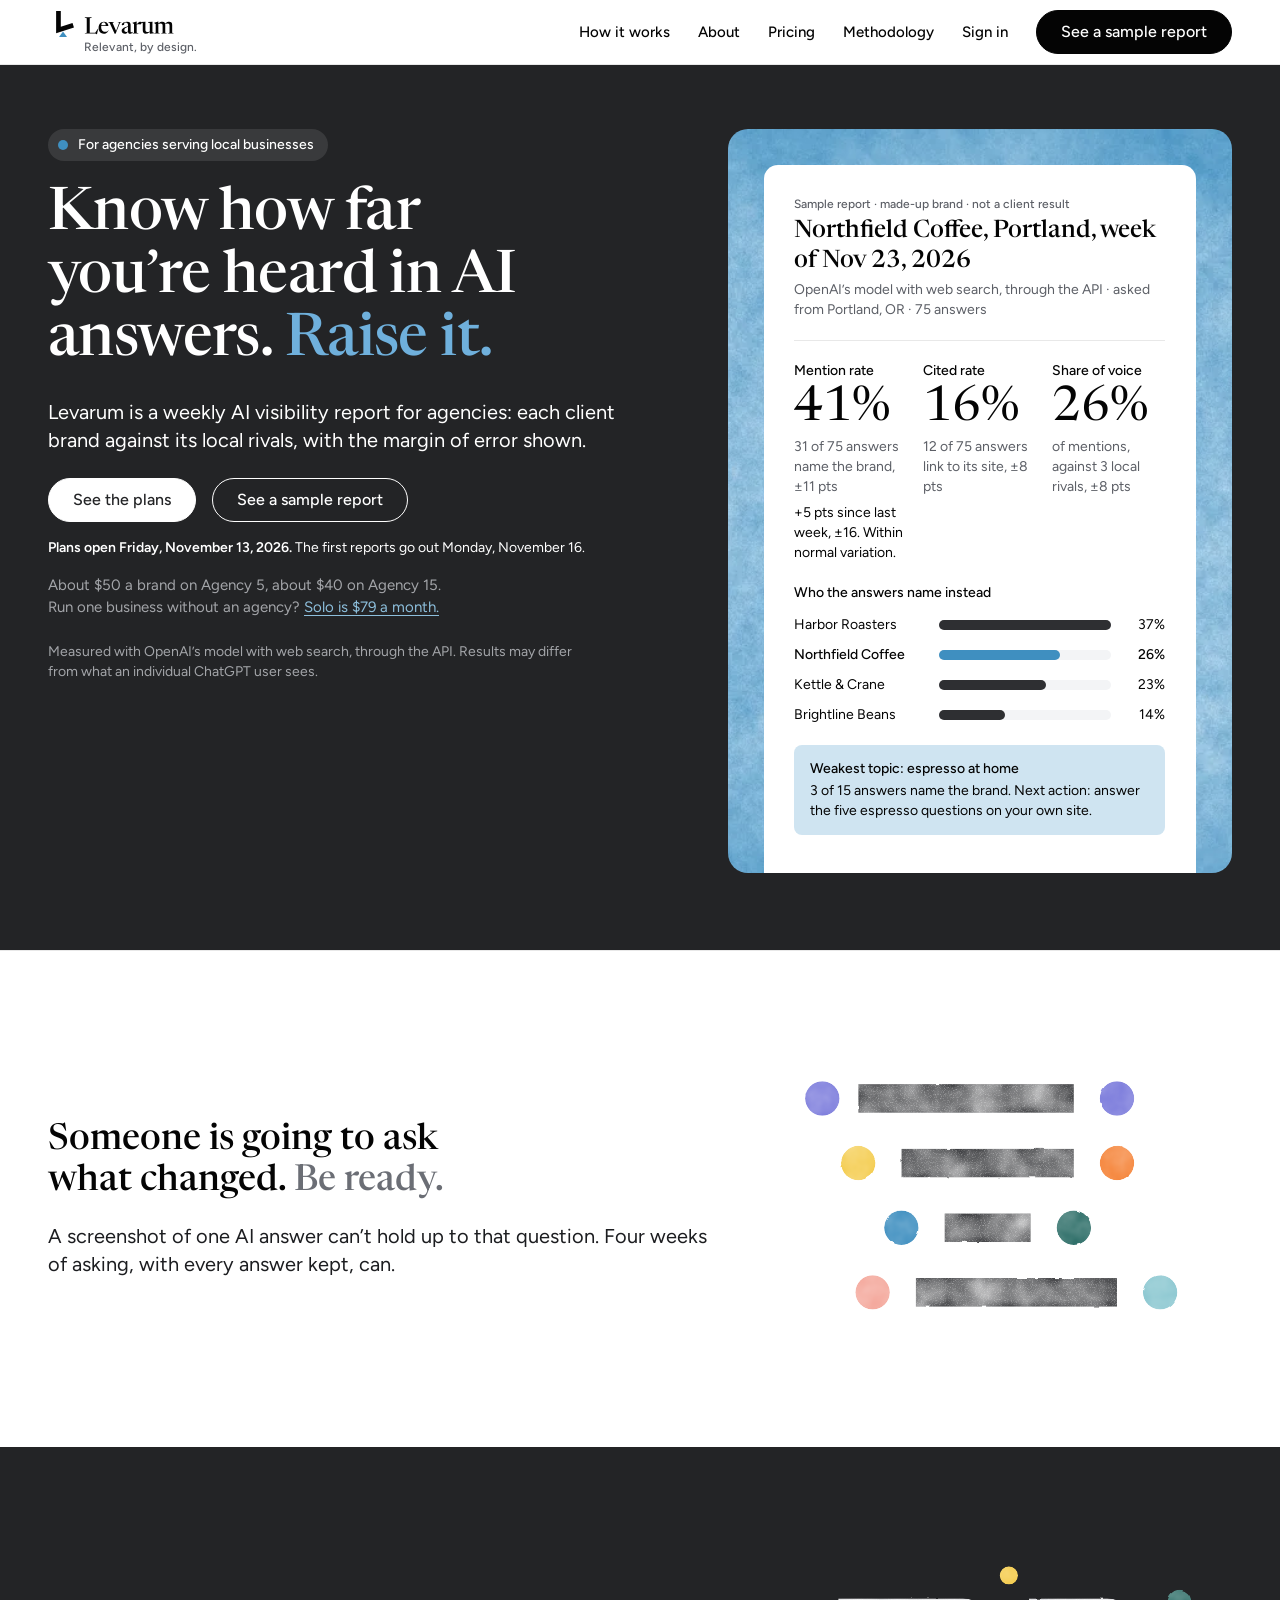
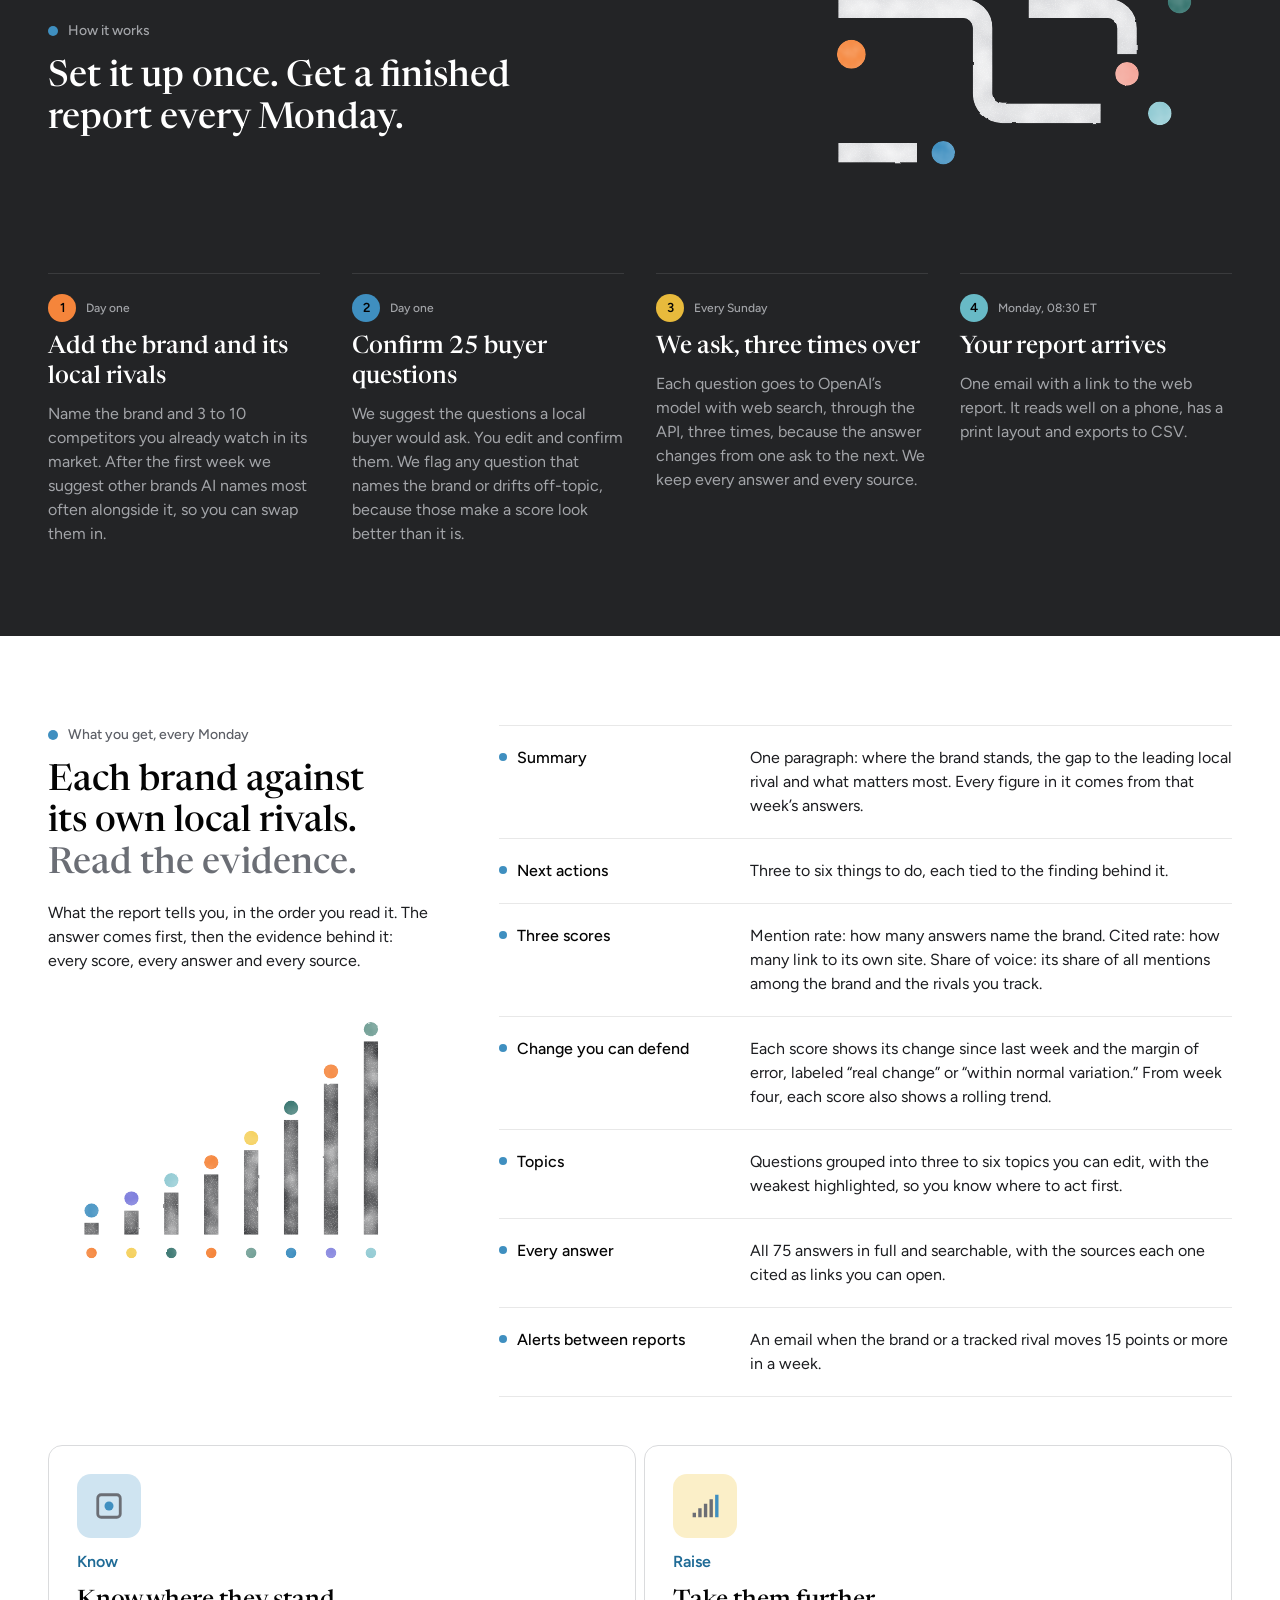
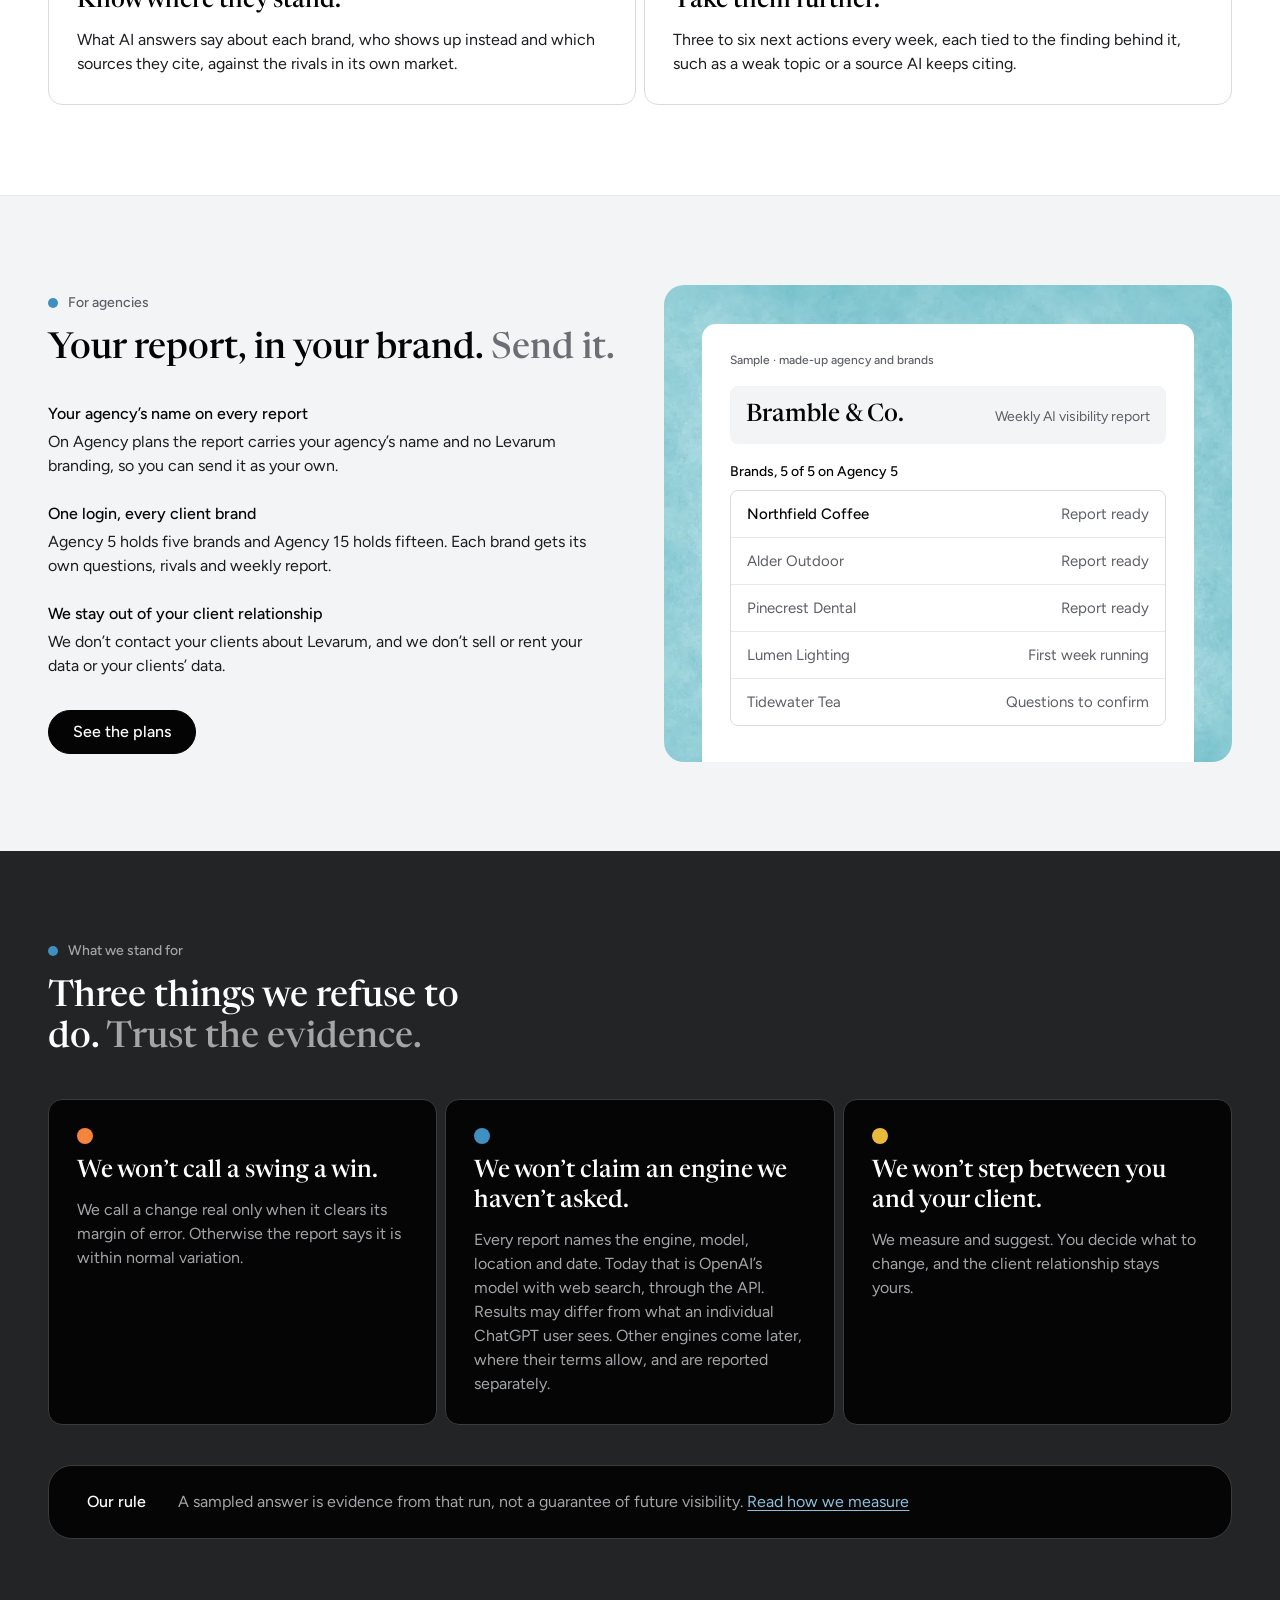
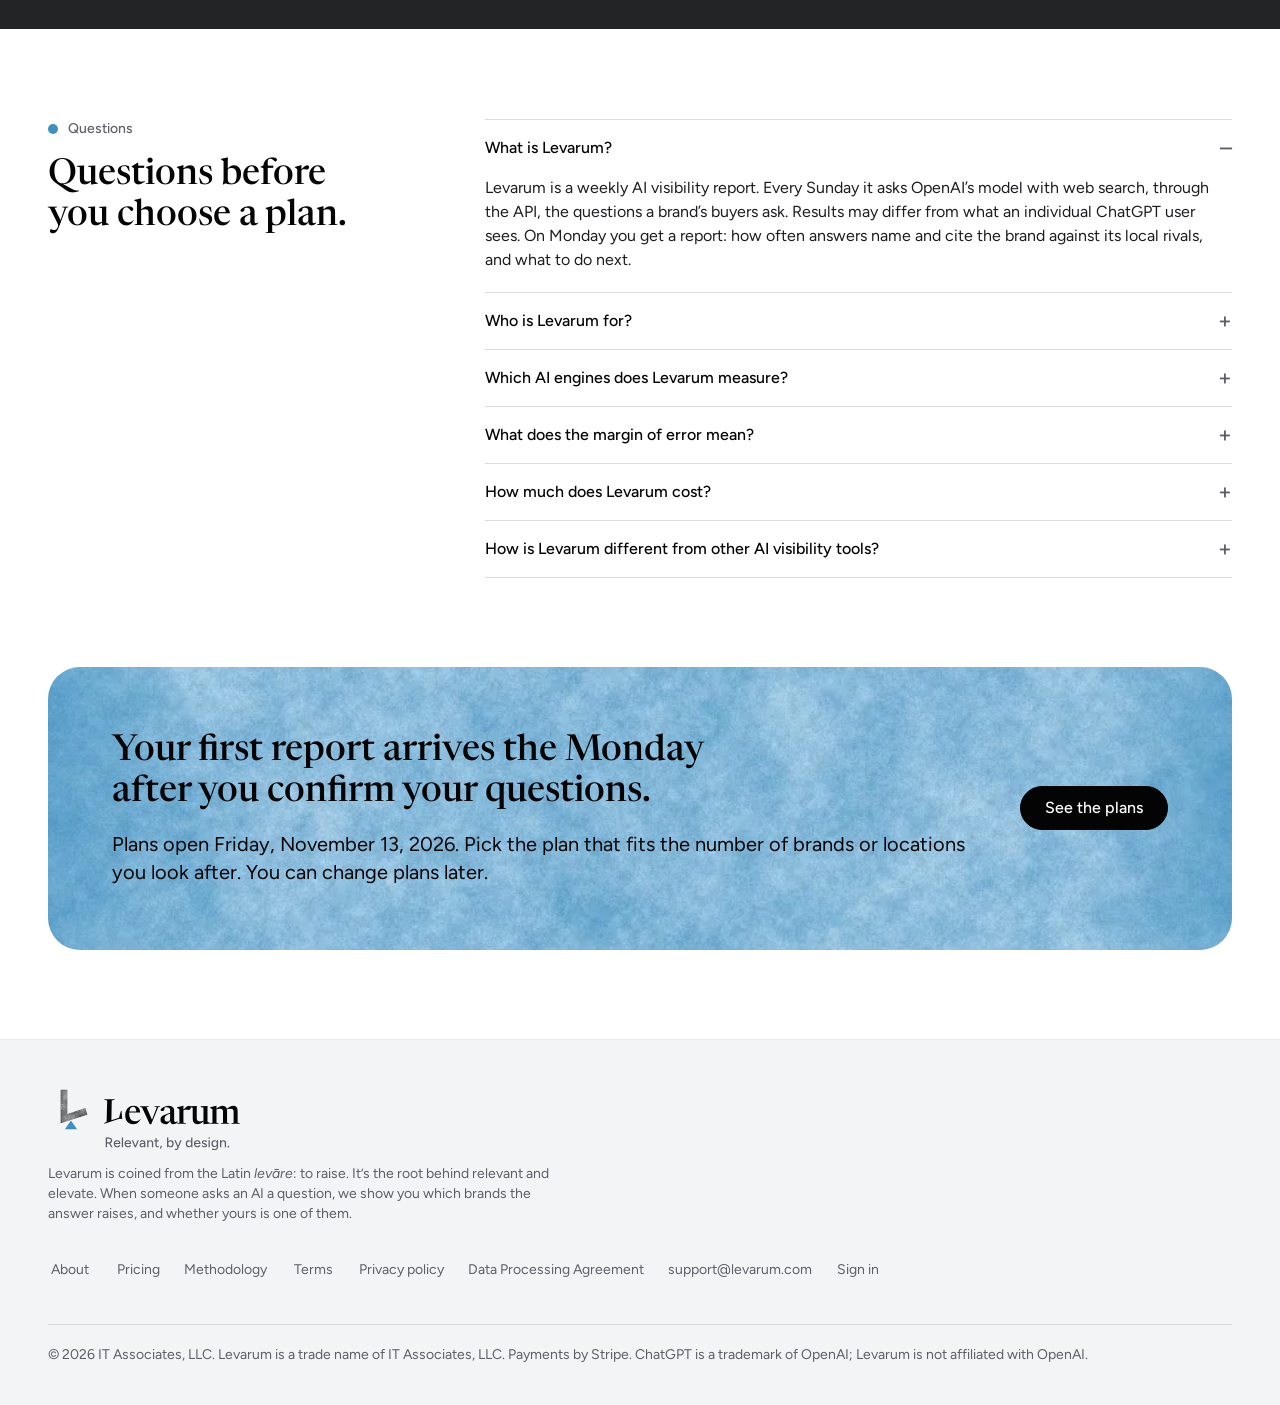
==== index.html @ 301036c8 "Use support@levarum.com (REQ-71) for the contact and reminder links Co-Authored-By: Claude Opus 5.5 " ====
<!doctype html>
<html lang="en-US">
<head>
<meta charset="utf-8">
<meta name="viewport" content="width=device-width, initial-scale=1">
<title>Levarum: weekly AI visibility reports for agencies</title>
<meta name="description" content="A weekly AI visibility report for each client brand, scored against its own local rivals, with a margin of error on every score. From $79 a month, or about $40 a brand on Agency 15.">
<link rel="icon" href="/favicon.ico" sizes="32x32">
<link rel="icon" href="/img/icon.svg" type="image/svg+xml">
<link rel="apple-touch-icon" href="/apple-touch-icon.png">
<link rel="preload" href="/assets/fonts/figtree-latin-wght-normal.woff2" as="font" type="font/woff2" crossorigin>
<link rel="preload" href="/assets/fonts/newsreader-latin-opsz-normal.woff2" as="font" type="font/woff2" crossorigin>
<meta property="og:type" content="website">
<meta property="og:site_name" content="Levarum">
<meta property="og:title" content="Levarum: weekly AI visibility reports for agencies">
<meta property="og:description" content="A weekly AI visibility report for each client brand, scored against its own local rivals, with a margin of error on every score. From $79 a month, or about $40 a brand on Agency 15.">
<meta property="og:url" content="https://levarum-website.vercel.app/">
<meta property="og:image" content="https://levarum-website.vercel.app/img/og-image.png">
<meta property="og:image:width" content="1200">
<meta property="og:image:height" content="630">
<meta property="og:image:alt" content="Levarum. Know how far you’re heard in AI answers. Raise it.">
<meta name="twitter:card" content="summary_large_image">
<link rel="stylesheet" href="/assets/levarum.css">
<script type="application/ld+json">{"@context": "https://schema.org", "@type": "Organization", "name": "Levarum", "legalName": "IT Associates, LLC", "url": "https://levarum-website.vercel.app/", "logo": "https://levarum-website.vercel.app/img/icon.svg"}</script>
<script type="application/ld+json">{"@context": "https://schema.org", "@type": "Product", "name": "Levarum weekly AI visibility report", "brand": {"@type": "Brand", "name": "Levarum"}, "description": "A weekly AI visibility report for agencies: each client brand against its local rivals, with the margin of error shown.", "offers": [{"@type": "Offer", "name": "Solo", "price": "79", "priceCurrency": "USD", "url": "https://levarum-website.vercel.app/pricing", "priceSpecification": {"@type": "UnitPriceSpecification", "price": "79", "priceCurrency": "USD", "unitText": "MONTH"}}, {"@type": "Offer", "name": "Agency 5", "price": "249", "priceCurrency": "USD", "url": "https://levarum-website.vercel.app/pricing", "priceSpecification": {"@type": "UnitPriceSpecification", "price": "249", "priceCurrency": "USD", "unitText": "MONTH"}}, {"@type": "Offer", "name": "Agency 15", "price": "599", "priceCurrency": "USD", "url": "https://levarum-website.vercel.app/pricing", "priceSpecification": {"@type": "UnitPriceSpecification", "price": "599", "priceCurrency": "USD", "unitText": "MONTH"}}]}</script>
</head>
<body>
<a class="lv-skip" href="#main">Skip to content</a>
<div class="lv-root">
<header style="background: var(--lv-page); border-bottom: 1px solid var(--lv-hairline); position: relative;">
<div class="lv-wrap" style="padding-top: 10px; padding-bottom: 10px; display: flex; flex-wrap: nowrap; align-items: center; justify-content: space-between; gap: 8px 24px;">
<a href="/" aria-label="Levarum home. Relevant, by design." class="lv-brand"><img width="572" height="124" src="/img/logo-header.svg" alt="" style="height: 28px; width: auto; display: block;"><span class="lv-brand__tag" aria-hidden="true">Relevant, by design.</span></a>
<nav aria-label="Main" class="lv-nav-desk" style="display: flex; flex-wrap: wrap; align-items: center; gap: 0 28px;">
<a class="lv-nav-link" href="/#how">How it works</a>
<a class="lv-nav-link" href="/about">About</a>
<a class="lv-nav-link" href="/pricing">Pricing</a>
<a class="lv-nav-link" href="/methodology">Methodology</a>
<a class="lv-nav-link" href="/signin">Sign in</a>
<a class="lv-btn" href="/#sample">See a sample report</a>
</nav>
<div class="lv-nav-mob">
<details class="lv-menu-m">
<summary>Menu</summary>
<nav aria-label="Main, mobile" class="lv-menu-m__panel">
<a class="lv-nav-link" href="/#how">How it works</a>
<a class="lv-nav-link" href="/about">About</a>
<a class="lv-nav-link" href="/pricing">Pricing</a>
<a class="lv-nav-link" href="/methodology">Methodology</a>
<a class="lv-nav-link" href="/signin">Sign in</a>
<a class="lv-btn" href="/#sample" style="margin-top: 16px; align-self: flex-start;">See a sample report</a>
</nav>
</details>
</div>
</div>
</header>
<main id="main">
<section class="lv-hero lv-inv" aria-labelledby="hero-h" style="background: var(--lv-inverse); overflow: hidden;">
<div class="lv-wrap" style="padding-top: clamp(48px, 5cqw, 72px); padding-bottom: clamp(56px, 6cqw, 96px);">
<div style="display: flex; flex-wrap: wrap; align-items: flex-start; gap: 48px 64px;">
<div style="flex: 1.3 1 480px; min-width: 0; display: flex; flex-direction: column; gap: 24px;">
<p class="lv-chip">For agencies serving local businesses</p>
<h1 id="hero-h" class="lv-display" style="color: var(--lv-on-inverse);">Know how far you’re heard in AI answers. <span class="lv-closer lv-closer--accent">Raise it.</span></h1>
<p class="lv-lead" style="color: var(--lv-on-inverse); max-width: 34em;">Levarum is a weekly AI visibility report for agencies: each client brand against its local rivals, with the margin of error shown.</p>
<div style="display: flex; flex-direction: column; gap: 16px;">
<div class="lv-cta-row" style="display: flex; flex-wrap: wrap; align-items: center; gap: 12px 16px;">
<a class="lv-btn" href="/pricing">See the plans</a>
<a class="lv-btn lv-btn-outline" href="#sample">See a sample report</a>
</div>
<p class="lv-body-sm" style="color: var(--lv-on-inverse);"><strong style="font-weight: 600;">Plans open Friday, November 13, 2026.</strong> The first reports go out Monday, November 16.</p>
<p class="lv-body" style="color: var(--lv-on-inverse-muted);">About $50 a brand on Agency 5, about $40 on Agency 15.<br>Run one business without an agency? <a class="lv-link" href="/pricing">Solo is $79 a month.</a></p>
</div>
<p class="lv-body-sm" style="color: var(--lv-on-inverse-muted); max-width: 38em;">Measured with OpenAI’s model with web search, through the API. Results may differ from what an individual ChatGPT user sees.</p>
</div>
<div class="lv-hero-art" style="flex: 1 1 400px; max-width: 580px; min-width: 0; position: relative;">
<div id="sample" class="lv-frame-sky lv-hero-frame" style="position: relative; z-index: 1; min-width: 0; border-radius: var(--lv-radius-lg); padding: clamp(20px, 3cqw, 36px) clamp(20px, 3cqw, 36px) 0; box-sizing: border-box; overflow: hidden; display: flex; flex-direction: column; justify-content: flex-start; height: auto; scroll-margin-top: 24px;">
<figure aria-labelledby="sample-cap" style="margin: 0; background: var(--lv-page); border-radius: var(--lv-radius-md) var(--lv-radius-md) 0 0; padding: clamp(20px, 2.4cqw, 32px); display: flex; flex-direction: column; gap: 20px;">
<div style="display: flex; flex-direction: column; gap: 4px;">
<p class="lv-caption" style="color: var(--lv-ink-muted);">Sample report · made-up brand · not a client result</p>
<p id="sample-cap" class="lv-subtitle" style="color: var(--lv-ink);">Northfield Coffee, Portland, week of Nov 23, 2026</p>
<p class="lv-body-sm" style="color: var(--lv-ink-muted);">OpenAI’s model with web search, through the API · asked from Portland, OR · 75 answers</p>
</div>
<div style="display: grid; grid-template-columns: repeat(auto-fit, minmax(min(100%, 104px), 1fr)); gap: 16px; border-top: 1px solid var(--lv-hairline); padding-top: 20px;">
<div style="display: flex; flex-direction: column; gap: 2px;">
<p class="lv-body-sm" style="font-weight: 500; color: var(--lv-ink);">Mention rate</p>
<p class="lv-numeral" style="color: var(--lv-ink);">41%</p>
<p class="lv-body-sm" style="color: var(--lv-ink-muted);">31 of 75 answers name the brand, ±11 pts</p>
<p class="lv-body-sm" style="color: var(--lv-ink); margin-top: 4px;">+5 pts since last week, ±16. Within normal variation.</p>
</div>
<div style="display: flex; flex-direction: column; gap: 2px;">
<p class="lv-body-sm" style="font-weight: 500; color: var(--lv-ink);">Cited rate</p>
<p class="lv-numeral" style="color: var(--lv-ink);">16%</p>
<p class="lv-body-sm" style="color: var(--lv-ink-muted);">12 of 75 answers link to its site, ±8 pts</p>
</div>
<div style="display: flex; flex-direction: column; gap: 2px;">
<p class="lv-body-sm" style="font-weight: 500; color: var(--lv-ink);">Share of voice</p>
<p class="lv-numeral" style="color: var(--lv-ink);">26%</p>
<p class="lv-body-sm" style="color: var(--lv-ink-muted);">of mentions, against 3 local rivals, ±8 pts</p>
</div>
</div>
<div class="lv-m-hide" style="display: flex; flex-direction: column; gap: 12px;">
<p class="lv-body-sm" style="font-weight: 500; color: var(--lv-ink);">Who the answers name instead</p>
<div style="display: grid; grid-template-columns: minmax(0, 9.5em) minmax(0, 1fr) 3em; align-items: center; gap: 10px 12px; font-size: 14px; line-height: 20px;">
<span style="color: var(--lv-ink);">Harbor Roasters</span><span style="display: block; height: 10px; border-radius: 999px; background: var(--lv-mist);"><span style="display: block; height: 10px; width: 100%; border-radius: 999px; background: var(--lv-charcoal);"></span></span><span style="text-align: right; color: var(--lv-ink);">37%</span>
<span style="font-weight: 500; color: var(--lv-ink);">Northfield Coffee</span><span style="display: block; height: 10px; border-radius: 999px; background: var(--lv-mist);"><span style="display: block; height: 10px; width: 70%; border-radius: 999px; background: var(--lv-accent);"></span></span><span style="font-weight: 500; text-align: right; color: var(--lv-ink);">26%</span>
<span style="color: var(--lv-ink);">Kettle &amp; Crane</span><span style="display: block; height: 10px; border-radius: 999px; background: var(--lv-mist);"><span style="display: block; height: 10px; width: 62%; border-radius: 999px; background: var(--lv-charcoal);"></span></span><span style="text-align: right; color: var(--lv-ink);">23%</span>
<span style="color: var(--lv-ink);">Brightline Beans</span><span style="display: block; height: 10px; border-radius: 999px; background: var(--lv-mist);"><span style="display: block; height: 10px; width: 38%; border-radius: 999px; background: var(--lv-charcoal);"></span></span><span style="text-align: right; color: var(--lv-ink);">14%</span>
</div>
</div>
<div style="background: var(--lv-tint); border-radius: var(--lv-radius-sm); padding: 14px 16px; margin-bottom: 8px; display: flex; flex-direction: column; gap: 2px;">
<p class="lv-body-sm" style="font-weight: 500; color: var(--lv-ink);">Weakest topic: espresso at home</p>
<p class="lv-body-sm" style="color: var(--lv-ink);">3 of 15 answers name the brand. Next action: answer the five espresso questions on your own site.</p>
</div>
</figure>
</div>
</div>
</div>
</div>
</section>
<section aria-labelledby="problem-h" style="background: var(--lv-page); border-top: 1px solid var(--lv-hairline);">
<div class="lv-wrap" style="padding-top: clamp(56px, 7cqw, 96px); padding-bottom: clamp(56px, 7cqw, 96px);">
<div style="display: flex; flex-wrap: wrap; align-items: center; justify-content: space-between; gap: 40px 64px;">
<div style="flex: 1 1 400px; min-width: 0; display: flex; flex-direction: column; gap: 20px; max-width: 46em;">
<h2 id="problem-h" class="lv-headline" style="color: var(--lv-ink);">Someone is going to ask what changed. <span class="lv-closer">Be ready.</span></h2>
<p class="lv-lead" style="color: var(--lv-ink-body);">A screenshot of one AI answer can’t hold up to that question. Four weeks of asking, with every answer kept, can.</p>
</div>
<img width="640" height="440" loading="lazy" decoding="async" src="/img/illustration-65a2b0a2.svg" alt="" style="flex: 0 1 460px; width: min(100%, 460px); height: auto; display: block;">
</div>
</div>
</section>
<section id="how" class="lv-inv" aria-labelledby="how-h" style="background: var(--lv-inverse);">
<div class="lv-wrap" style="padding-top: clamp(56px, 7cqw, 96px); padding-bottom: clamp(56px, 7cqw, 96px);">
<div style="display: flex; flex-direction: column; gap: 48px;">
<div style="display: flex; flex-wrap: wrap; align-items: center; justify-content: space-between; gap: 32px 64px;">
<div style="flex: 1 1 360px; min-width: 0; display: flex; flex-direction: column; gap: 16px; max-width: 40em;">
<p class="lv-eyebrow">How it works</p>
<h2 id="how-h" class="lv-headline" style="color: var(--lv-on-inverse);">Set it up once. Get a finished report every Monday.</h2>
</div>
<img width="640" height="440" loading="lazy" decoding="async" src="/img/illustration-a85e7f0f.svg" alt="" style="flex: 0 1 420px; width: min(100%, 420px); height: auto; display: block;">
</div>
<ol role="list" style="list-style: none; margin: 0; padding: 0; display: grid; grid-template-columns: repeat(auto-fit, minmax(min(100%, 240px), 1fr)); gap: 40px 32px;">
<li style="display: flex; flex-direction: column; gap: 10px; border-top: 1px solid var(--lv-inverse-rule); padding-top: 20px;">
<p class="lv-caption" style="display: flex; align-items: center; gap: 10px; color: var(--lv-on-inverse-muted);"><span aria-hidden="true" style="width: 28px; height: 28px; border-radius: 50%; background: var(--lv-ill-ember); color: #040404; display: grid; place-items: center; font-size: 13px; font-weight: 600;">1</span>Day one</p>
<h3 class="lv-subtitle" style="color: var(--lv-on-inverse);">Add the brand and its local rivals</h3>
<p class="lv-body-lg" style="color: var(--lv-on-inverse-muted);">Name the brand and 3 to 10 competitors you already watch in its market. After the first week we suggest other brands AI names most often alongside it, so you can swap them in.</p>
</li>
<li style="display: flex; flex-direction: column; gap: 10px; border-top: 1px solid var(--lv-inverse-rule); padding-top: 20px;">
<p class="lv-caption" style="display: flex; align-items: center; gap: 10px; color: var(--lv-on-inverse-muted);"><span aria-hidden="true" style="width: 28px; height: 28px; border-radius: 50%; background: var(--lv-accent); color: #040404; display: grid; place-items: center; font-size: 13px; font-weight: 600;">2</span>Day one</p>
<h3 class="lv-subtitle" style="color: var(--lv-on-inverse);">Confirm 25 buyer questions</h3>
<p class="lv-body-lg" style="color: var(--lv-on-inverse-muted);">We suggest the questions a local buyer would ask. You edit and confirm them. We flag any question that names the brand or drifts off-topic, because those make a score look better than it is.</p>
</li>
<li style="display: flex; flex-direction: column; gap: 10px; border-top: 1px solid var(--lv-inverse-rule); padding-top: 20px;">
<p class="lv-caption" style="display: flex; align-items: center; gap: 10px; color: var(--lv-on-inverse-muted);"><span aria-hidden="true" style="width: 28px; height: 28px; border-radius: 50%; background: var(--lv-sun); color: #040404; display: grid; place-items: center; font-size: 13px; font-weight: 600;">3</span>Every Sunday</p>
<h3 class="lv-subtitle" style="color: var(--lv-on-inverse);">We ask, three times over</h3>
<p class="lv-body-lg" style="color: var(--lv-on-inverse-muted);">Each question goes to OpenAI’s model with web search, through the API, three times, because the answer changes from one ask to the next. We keep every answer and every source.</p>
</li>
<li style="display: flex; flex-direction: column; gap: 10px; border-top: 1px solid var(--lv-inverse-rule); padding-top: 20px;">
<p class="lv-caption" style="display: flex; align-items: center; gap: 10px; color: var(--lv-on-inverse-muted);"><span aria-hidden="true" style="width: 28px; height: 28px; border-radius: 50%; background: var(--lv-ice); color: #040404; display: grid; place-items: center; font-size: 13px; font-weight: 600;">4</span>Monday, 08:30 ET</p>
<h3 class="lv-subtitle" style="color: var(--lv-on-inverse);">Your report arrives</h3>
<p class="lv-body-lg" style="color: var(--lv-on-inverse-muted);">One email with a link to the web report. It reads well on a phone, has a print layout and exports to CSV.</p>
</li>
</ol>
</div>
</div>
</section>
<section aria-labelledby="report-h" style="background: var(--lv-page);">
<div class="lv-wrap" style="padding-top: clamp(56px, 7cqw, 96px); padding-bottom: clamp(56px, 7cqw, 96px); display: flex; flex-direction: column; gap: 48px;">
<div style="display: flex; flex-wrap: wrap; gap: 40px 64px;">
<div style="flex: 1 1 300px; min-width: 0; display: flex; flex-direction: column; gap: 16px;">
<p class="lv-eyebrow">What you get, every Monday</p>
<h2 id="report-h" class="lv-headline" style="color: var(--lv-ink);">Each brand against its own local rivals. <span class="lv-closer">Read the evidence.</span></h2>
<p class="lv-body-lg" style="color: var(--lv-ink-body);">What the report tells you, in the order you read it. The answer comes first, then the evidence behind it: every score, every answer and every source.</p>
<img width="640" height="440" loading="lazy" decoding="async" src="/img/illustration-48159eb1.svg" alt="" style="width: min(100%, 420px); height: auto; display: block; margin-top: 16px;">
</div>
<dl style="flex: 2 1 560px; min-width: 0; margin: 0; display: flex; flex-direction: column;">
<div style="display: flex; flex-wrap: wrap; gap: 4px 24px; padding: 20px 0; border-top: 1px solid var(--lv-hairline);">
<dt class="lv-body-strong lv-dt" style="flex: 1 1 180px; margin: 0; color: var(--lv-ink);">Summary</dt>
<dd class="lv-body-lg" style="flex: 3 1 340px; margin: 0; color: var(--lv-ink-body);">One paragraph: where the brand stands, the gap to the leading local rival and what matters most. Every figure in it comes from that week’s answers.</dd>
</div>
<div style="display: flex; flex-wrap: wrap; gap: 4px 24px; padding: 20px 0; border-top: 1px solid var(--lv-hairline);">
<dt class="lv-body-strong lv-dt" style="flex: 1 1 180px; margin: 0; color: var(--lv-ink);">Next actions</dt>
<dd class="lv-body-lg" style="flex: 3 1 340px; margin: 0; color: var(--lv-ink-body);">Three to six things to do, each tied to the finding behind it.</dd>
</div>
<div style="display: flex; flex-wrap: wrap; gap: 4px 24px; padding: 20px 0; border-top: 1px solid var(--lv-hairline);">
<dt class="lv-body-strong lv-dt" style="flex: 1 1 180px; margin: 0; color: var(--lv-ink);">Three scores</dt>
<dd class="lv-body-lg" style="flex: 3 1 340px; margin: 0; color: var(--lv-ink-body);">Mention rate: how many answers name the brand. Cited rate: how many link to its own site. Share of voice: its share of all mentions among the brand and the rivals you track.</dd>
</div>
<div style="display: flex; flex-wrap: wrap; gap: 4px 24px; padding: 20px 0; border-top: 1px solid var(--lv-hairline);">
<dt class="lv-body-strong lv-dt" style="flex: 1 1 180px; margin: 0; color: var(--lv-ink);">Change you can defend</dt>
<dd class="lv-body-lg" style="flex: 3 1 340px; margin: 0; color: var(--lv-ink-body);">Each score shows its change since last week and the margin of error, labeled “real change” or “within normal variation.” From week four, each score also shows a rolling trend.</dd>
</div>
<div style="display: flex; flex-wrap: wrap; gap: 4px 24px; padding: 20px 0; border-top: 1px solid var(--lv-hairline);">
<dt class="lv-body-strong lv-dt" style="flex: 1 1 180px; margin: 0; color: var(--lv-ink);">Topics</dt>
<dd class="lv-body-lg" style="flex: 3 1 340px; margin: 0; color: var(--lv-ink-body);">Questions grouped into three to six topics you can edit, with the weakest highlighted, so you know where to act first.</dd>
</div>
<div style="display: flex; flex-wrap: wrap; gap: 4px 24px; padding: 20px 0; border-top: 1px solid var(--lv-hairline);">
<dt class="lv-body-strong lv-dt" style="flex: 1 1 180px; margin: 0; color: var(--lv-ink);">Every answer</dt>
<dd class="lv-body-lg" style="flex: 3 1 340px; margin: 0; color: var(--lv-ink-body);">All 75 answers in full and searchable, with the sources each one cited as links you can open.</dd>
</div>
<div style="display: flex; flex-wrap: wrap; gap: 4px 24px; padding: 20px 0; border-top: 1px solid var(--lv-hairline); border-bottom: 1px solid var(--lv-hairline);">
<dt class="lv-body-strong lv-dt" style="flex: 1 1 180px; margin: 0; color: var(--lv-ink);">Alerts between reports</dt>
<dd class="lv-body-lg" style="flex: 3 1 340px; margin: 0; color: var(--lv-ink-body);">An email when the brand or a tracked rival moves 15 points or more in a week.</dd>
</div>
</dl>
</div>
<ul role="list" style="list-style: none; margin: 0; padding: 0; display: grid; grid-template-columns: repeat(auto-fit, minmax(min(100%, 300px), 1fr)); gap: 8px;">
<li style="background: var(--lv-page); border: 1px solid var(--lv-rule); border-radius: var(--lv-radius-md); padding: 28px; display: flex; flex-direction: column; gap: 12px;">
<span style="width: 64px; height: 64px; border-radius: var(--lv-radius-md); background: var(--lv-tint-sky); display: grid; place-items: center;"><img width="32" height="32" loading="lazy" decoding="async" src="/img/illustration-ce087df8.svg" alt="" style="width: 36px; height: 36px; display: block;"></span>
<p class="lv-body-strong" style="color: var(--lv-accent-text); font-weight: 600;">Know</p>
<h3 class="lv-subtitle" style="color: var(--lv-ink);">Know where they stand.</h3>
<p class="lv-body-lg" style="color: var(--lv-ink-body);">What AI answers say about each brand, who shows up instead and which sources they cite, against the rivals in its own market.</p>
</li>
<li style="background: var(--lv-page); border: 1px solid var(--lv-rule); border-radius: var(--lv-radius-md); padding: 28px; display: flex; flex-direction: column; gap: 12px;">
<span style="width: 64px; height: 64px; border-radius: var(--lv-radius-md); background: var(--lv-tint-sun); display: grid; place-items: center;"><img width="32" height="32" loading="lazy" decoding="async" src="/img/illustration-6ac0e00a.svg" alt="" style="width: 36px; height: 36px; display: block;"></span>
<p class="lv-body-strong" style="color: var(--lv-accent-text); font-weight: 600;">Raise</p>
<h3 class="lv-subtitle" style="color: var(--lv-ink);">Take them further.</h3>
<p class="lv-body-lg" style="color: var(--lv-ink-body);">Three to six next actions every week, each tied to the finding behind it, such as a weak topic or a source AI keeps citing.</p>
</li>
</ul>
</div>
</section>
<section aria-labelledby="agency-h" style="background: var(--lv-mist); border-top: 1px solid var(--lv-hairline);">
<div class="lv-wrap" style="padding-top: clamp(56px, 7cqw, 96px); padding-bottom: clamp(56px, 7cqw, 96px);">
<div style="display: flex; flex-wrap: wrap; align-items: center; gap: 48px;">
<div style="flex: 1 1 400px; min-width: 0; display: flex; flex-direction: column; gap: 32px;">
<div style="display: flex; flex-direction: column; gap: 16px;">
<p class="lv-eyebrow">For agencies</p>
<h2 id="agency-h" class="lv-headline" style="color: var(--lv-ink);">Your report, in your brand. <span class="lv-closer">Send it.</span></h2>
</div>
<ul role="list" style="list-style: none; margin: 0; padding: 0; display: flex; flex-direction: column; gap: 24px;">
<li style="display: flex; flex-direction: column; gap: 4px;">
<h3 class="lv-body-strong" style="color: var(--lv-ink);">Your agency’s name on every report</h3>
<p class="lv-body-lg" style="color: var(--lv-ink-body);">On Agency plans the report carries your agency’s name and no Levarum branding, so you can send it as your own.</p>
</li>
<li style="display: flex; flex-direction: column; gap: 4px;">
<h3 class="lv-body-strong" style="color: var(--lv-ink);">One login, every client brand</h3>
<p class="lv-body-lg" style="color: var(--lv-ink-body);">Agency 5 holds five brands and Agency 15 holds fifteen. Each brand gets its own questions, rivals and weekly report.</p>
</li>
<li style="display: flex; flex-direction: column; gap: 4px;">
<h3 class="lv-body-strong" style="color: var(--lv-ink);">We stay out of your client relationship</h3>
<p class="lv-body-lg" style="color: var(--lv-ink-body);">We don’t contact your clients about Levarum, and we don’t sell or rent your data or your clients’ data.</p>
</li>
</ul>
<a class="lv-btn" href="/pricing" style="align-self: flex-start;">See the plans</a>
</div>
<div class="lv-frame-ice" style="flex: 1 1 400px; min-width: 0; border-radius: var(--lv-radius-lg); padding: clamp(20px, 3cqw, 40px) clamp(20px, 3cqw, 40px) 0; box-sizing: border-box; overflow: hidden; display: flex; flex-direction: column; justify-content: flex-end;">
<figure aria-labelledby="agency-cap" style="margin: 0; background: var(--lv-page); border-radius: var(--lv-radius-md) var(--lv-radius-md) 0 0; padding: clamp(20px, 2.4cqw, 28px) clamp(20px, 2.4cqw, 28px) 36px; display: flex; flex-direction: column; gap: 18px;">
<p class="lv-caption" style="color: var(--lv-ink-muted);">Sample · made-up agency and brands</p>
<div style="background: var(--lv-mist); border-radius: var(--lv-radius-sm); padding: 14px 16px; display: flex; flex-wrap: wrap; justify-content: space-between; align-items: baseline; gap: 4px 16px;">
<p class="lv-subtitle" style="color: var(--lv-ink);">Bramble &amp; Co.</p>
<p class="lv-body-sm" style="color: var(--lv-ink-muted);">Weekly AI visibility report</p>
</div>
<div style="display: flex; flex-direction: column; gap: 8px;">
<p id="agency-cap" class="lv-body-sm" style="font-weight: 500; color: var(--lv-ink);">Brands, 5 of 5 on Agency 5</p>
<ul role="list" style="list-style: none; margin: 0; padding: 0; border: 1px solid var(--lv-rule); border-radius: var(--lv-radius-sm); font-size: 15px; line-height: 22px; color: var(--lv-ink-muted);">
<li style="display: flex; justify-content: space-between; gap: 12px; padding: 12px 16px; border-bottom: 1px solid var(--lv-hairline); font-weight: 500; color: var(--lv-ink);"><span>Northfield Coffee</span><span style="font-weight: 400; color: var(--lv-ink-muted);">Report ready</span></li>
<li style="display: flex; justify-content: space-between; gap: 12px; padding: 12px 16px; border-bottom: 1px solid var(--lv-hairline);"><span>Alder Outdoor</span><span>Report ready</span></li>
<li style="display: flex; justify-content: space-between; gap: 12px; padding: 12px 16px; border-bottom: 1px solid var(--lv-hairline);"><span>Pinecrest Dental</span><span>Report ready</span></li>
<li style="display: flex; justify-content: space-between; gap: 12px; padding: 12px 16px; border-bottom: 1px solid var(--lv-hairline);"><span>Lumen Lighting</span><span>First week running</span></li>
<li style="display: flex; justify-content: space-between; gap: 12px; padding: 12px 16px;"><span>Tidewater Tea</span><span>Questions to confirm</span></li>
</ul>
</div>
</figure>
</div>
</div>
</div>
</section>
<section class="lv-inv" aria-labelledby="limits-h" style="background: var(--lv-inverse);">
<div class="lv-wrap" style="padding-top: clamp(56px, 7cqw, 96px); padding-bottom: clamp(56px, 7cqw, 96px);">
<div style="display: flex; flex-direction: column; gap: 40px;">
<div style="display: flex; flex-direction: column; gap: 16px; max-width: 44em;">
<p class="lv-eyebrow">What we stand for</p>
<h2 id="limits-h" class="lv-headline" style="color: var(--lv-on-inverse);">Three things we refuse to do. <span class="lv-closer">Trust the evidence.</span></h2>
</div>
<div style="display: grid; grid-template-columns: repeat(auto-fit, minmax(min(100%, 300px), 1fr)); gap: 8px;">
<div style="background: var(--lv-inverse-sunken); border: 1px solid var(--lv-inverse-rule); border-radius: var(--lv-radius-md); padding: 28px; display: flex; flex-direction: column; gap: 12px;">
<span aria-hidden="true" style="width: 16px; height: 16px; border-radius: 50%; background: var(--lv-ill-ember);"></span>
<h3 class="lv-subtitle" style="color: var(--lv-on-inverse);">We won’t call a swing a win.</h3>
<p class="lv-body-lg" style="color: var(--lv-on-inverse-muted);">We call a change real only when it clears its margin of error. Otherwise the report says it is within normal variation.</p>
</div>
<div style="background: var(--lv-inverse-sunken); border: 1px solid var(--lv-inverse-rule); border-radius: var(--lv-radius-md); padding: 28px; display: flex; flex-direction: column; gap: 12px;">
<span aria-hidden="true" style="width: 16px; height: 16px; border-radius: 50%; background: var(--lv-accent);"></span>
<h3 class="lv-subtitle" style="color: var(--lv-on-inverse);">We won’t claim an engine we haven’t asked.</h3>
<p class="lv-body-lg" style="color: var(--lv-on-inverse-muted);">Every report names the engine, model, location and date. Today that is OpenAI’s model with web search, through the API. Results may differ from what an individual ChatGPT user sees. Other engines come later, where their terms allow, and are reported separately.</p>
</div>
<div style="background: var(--lv-inverse-sunken); border: 1px solid var(--lv-inverse-rule); border-radius: var(--lv-radius-md); padding: 28px; display: flex; flex-direction: column; gap: 12px;">
<span aria-hidden="true" style="width: 16px; height: 16px; border-radius: 50%; background: var(--lv-sun);"></span>
<h3 class="lv-subtitle" style="color: var(--lv-on-inverse);">We won’t step between you and your client.</h3>
<p class="lv-body-lg" style="color: var(--lv-on-inverse-muted);">We measure and suggest. You decide what to change, and the client relationship stays yours.</p>
</div>
</div>
<div class="lv-inv lv-callout" style="background: var(--lv-inverse-sunken); border: 1px solid var(--lv-inverse-rule); border-radius: 24px; padding: 24px clamp(24px, 3cqw, 40px); display: flex; flex-wrap: wrap; align-items: baseline; gap: 8px 32px;">
<p class="lv-body-strong" style="color: var(--lv-on-inverse); white-space: nowrap;">Our rule</p>
<p class="lv-body-lg" style="flex: 1 1 320px; min-width: 0; color: var(--lv-on-inverse-muted);">A sampled answer is evidence from that run, not a guarantee of future visibility. <a class="lv-link" href="/methodology" style="color: var(--lv-focus-inverse);">Read how we measure</a></p>
</div>
</div>
</div>
</section>
<section aria-labelledby="faq-h" style="background: var(--lv-page);">
<div class="lv-wrap" style="padding-top: clamp(56px, 7cqw, 96px);">
<div style="display: flex; flex-wrap: wrap; gap: 32px 64px;">
<div style="flex: 1 1 280px; min-width: 0; display: flex; flex-direction: column; gap: 16px;">
<p class="lv-eyebrow">Questions</p>
<h2 id="faq-h" class="lv-headline" style="color: var(--lv-ink);">Questions before you choose a plan.</h2>
</div>
<div class="lv-faq" style="flex: 2 1 560px; min-width: 0; border-top: 1px solid var(--lv-rule);">
<details open style="border-bottom: 1px solid var(--lv-rule);">
<summary>What is Levarum?</summary>
<p class="lv-body-lg" style="margin: 0 0 20px; color: var(--lv-ink-body);">Levarum is a weekly AI visibility report. Every Sunday it asks OpenAI’s model with web search, through the API, the questions a brand’s buyers ask. Results may differ from what an individual ChatGPT user sees. On Monday you get a report: how often answers name and cite the brand against its local rivals, and what to do next.</p>
</details>
<details style="border-bottom: 1px solid var(--lv-rule);">
<summary>Who is Levarum for?</summary>
<p class="lv-body-lg" style="margin: 0 0 20px; color: var(--lv-ink-body);">Marketing agencies of any size that serve local and small businesses. On Agency 5 and Agency 15, each report carries your agency’s name, not ours. A business without an agency can use Solo: one brand, $79 a month, with the Levarum name on the report.</p>
</details>
<details style="border-bottom: 1px solid var(--lv-rule);">
<summary>Which AI engines does Levarum measure?</summary>
<p class="lv-body-lg" style="margin: 0 0 20px; color: var(--lv-ink-body);">Today, OpenAI’s model with web search, through the API. Results may differ from what an individual ChatGPT user sees. Every report names the engine, model, location and date. Other engines come later, where their terms allow, and will be reported separately.</p>
</details>
<details style="border-bottom: 1px solid var(--lv-rule);">
<summary>What does the margin of error mean?</summary>
<p class="lv-body-lg" style="margin: 0 0 20px; color: var(--lv-ink-body);">AI answers change between asks, so every score carries a margin of error. A change counts as real only when it clears that margin. Anything smaller is labeled “within normal variation,” so you’re less likely to report a swing as a win. <a class="lv-link" href="/methodology">How we measure</a></p>
</details>
<details style="border-bottom: 1px solid var(--lv-rule);">
<summary>How much does Levarum cost?</summary>
<p class="lv-body-lg" style="margin: 0 0 20px; color: var(--lv-ink-body);">Solo is $79 a month for one brand. Agency 5 is $249 a month for five brands, about $50 a brand. Agency 15 is $599 a month for fifteen brands, about $40 a brand. Prices are in US dollars, billed monthly until you cancel. You can change plans later.</p>
</details>
<details style="border-bottom: 1px solid var(--lv-rule);">
<summary>How is Levarum different from other AI visibility tools?</summary>
<p class="lv-body-lg" style="margin: 0 0 20px; color: var(--lv-ink-body);">Levarum is built around one comparison: each brand against the local rivals you name in its market. The weekly report shows that comparison, the answers and sources behind it, and next actions tied to what it finds.</p>
</details>
</div>
</div>
</div>
</section>
<section aria-labelledby="band-h" style="background: var(--lv-page);">
<div class="lv-wrap" style="padding-top: clamp(56px, 7cqw, 96px); padding-bottom: clamp(56px, 7cqw, 96px);">
<div class="lv-frame-sky" style="border-radius: var(--lv-radius-2xl); padding: clamp(32px, 5cqw, 72px); display: flex; flex-wrap: wrap; align-items: center; justify-content: space-between; gap: 32px 48px;">
<div style="flex: 1 1 420px; min-width: 0; display: flex; flex-direction: column; gap: 16px;">
<h2 id="band-h" class="lv-headline" style="color: var(--lv-ink);">Your first report arrives the Monday after you confirm your questions.</h2>
<p class="lv-lead" style="color: var(--lv-ink);">Plans open Friday, November 13, 2026. Pick the plan that fits the number of brands or locations you look after. You can change plans later.</p>
</div>
<a class="lv-btn" href="/pricing">See the plans</a>
</div>
</div>
</section>
</main>
<footer style="background: var(--lv-mist); border-top: 1px solid var(--lv-hairline);">
<div class="lv-wrap" style="padding-top: 48px; padding-bottom: 40px; display: flex; flex-direction: column; gap: 32px;">
<div style="display: flex; flex-wrap: wrap; justify-content: space-between; gap: 24px 48px;">
<div style="display: flex; flex-direction: column; gap: 12px;">
<a href="/" aria-label="Levarum home" style="display: inline-flex; align-self: flex-start;"><img width="572" height="186" loading="lazy" decoding="async" src="/img/logo-footer.svg" alt="Levarum. Relevant, by design." style="height: 64px; width: auto; display: block;"></a>
<p class="lv-body-sm" style="color: var(--lv-ink-muted); max-width: 36em;">Levarum is coined from the Latin <em>levāre</em>: to raise. It’s the root behind relevant and elevate. When someone asks an AI a question, we show you which brands the answer raises, and whether yours is one of them.</p>
</div>
<nav aria-label="Footer" style="display: flex; flex-wrap: wrap; gap: 0 24px; align-content: flex-start;">
<a class="lv-foot-link" href="/about">About</a>
<a class="lv-foot-link" href="/pricing">Pricing</a>
<a class="lv-foot-link" href="/methodology">Methodology</a>
<a class="lv-foot-link" href="/terms">Terms</a>
<a class="lv-foot-link" href="/privacy">Privacy policy</a>
<a class="lv-foot-link" href="/dpa">Data Processing Agreement</a>
<a class="lv-foot-link" href="mailto:support@levarum.com">support@levarum.com</a>
<a class="lv-foot-link" href="/signin">Sign in</a>
</nav>
</div>
<p class="lv-body-sm" style="border-top: 1px solid var(--lv-rule); padding-top: 20px; color: var(--lv-ink-muted);">© 2026 IT Associates, LLC. Levarum is a trade name of IT Associates, LLC. Payments by Stripe. ChatGPT is a trademark of OpenAI; Levarum is not affiliated with OpenAI.</p>
</div>
</footer>
</div>
</body>
</html>
---- assets/levarum.css ----
/* Fonts: Newsreader and Figtree (SIL Open Font License 1.1, see assets/fonts/OFL-*.txt), self-hosted so no visitor data goes to a font CDN */
@font-face { font-family: "Newsreader"; font-style: normal; font-weight: 200 800; font-display: swap; src: url(fonts/newsreader-latin-opsz-normal.woff2) format("woff2-variations"), url(fonts/newsreader-latin-opsz-normal.woff2) format("woff2"); unicode-range: U+0000-00FF,U+0131,U+0152-0153,U+02BB-02BC,U+02C6,U+02DA,U+02DC,U+0304,U+0308,U+0329,U+2000-206F,U+20AC,U+2122,U+2191,U+2193,U+2212,U+2215,U+FEFF,U+FFFD; }
@font-face { font-family: "Newsreader"; font-style: normal; font-weight: 200 800; font-display: swap; src: url(fonts/newsreader-latin-ext-opsz-normal.woff2) format("woff2-variations"), url(fonts/newsreader-latin-ext-opsz-normal.woff2) format("woff2"); unicode-range: U+0100-02BA,U+02BD-02C5,U+02C7-02CC,U+02CE-02D7,U+02DD-02FF,U+0304,U+0308,U+0329,U+1D00-1DBF,U+1E00-1E9F,U+1EF2-1EFF,U+2020,U+20A0-20AB,U+20AD-20C0,U+2113,U+2C60-2C7F,U+A720-A7FF; }
@font-face { font-family: "Newsreader"; font-style: italic; font-weight: 200 800; font-display: swap; src: url(fonts/newsreader-latin-opsz-italic.woff2) format("woff2-variations"), url(fonts/newsreader-latin-opsz-italic.woff2) format("woff2"); unicode-range: U+0000-00FF,U+0131,U+0152-0153,U+02BB-02BC,U+02C6,U+02DA,U+02DC,U+0304,U+0308,U+0329,U+2000-206F,U+20AC,U+2122,U+2191,U+2193,U+2212,U+2215,U+FEFF,U+FFFD; }
@font-face { font-family: "Newsreader"; font-style: italic; font-weight: 200 800; font-display: swap; src: url(fonts/newsreader-latin-ext-opsz-italic.woff2) format("woff2-variations"), url(fonts/newsreader-latin-ext-opsz-italic.woff2) format("woff2"); unicode-range: U+0100-02BA,U+02BD-02C5,U+02C7-02CC,U+02CE-02D7,U+02DD-02FF,U+0304,U+0308,U+0329,U+1D00-1DBF,U+1E00-1E9F,U+1EF2-1EFF,U+2020,U+20A0-20AB,U+20AD-20C0,U+2113,U+2C60-2C7F,U+A720-A7FF; }
@font-face { font-family: "Figtree"; font-style: normal; font-weight: 300 900; font-display: swap; src: url(fonts/figtree-latin-wght-normal.woff2) format("woff2-variations"), url(fonts/figtree-latin-wght-normal.woff2) format("woff2"); unicode-range: U+0000-00FF,U+0131,U+0152-0153,U+02BB-02BC,U+02C6,U+02DA,U+02DC,U+0304,U+0308,U+0329,U+2000-206F,U+20AC,U+2122,U+2191,U+2193,U+2212,U+2215,U+FEFF,U+FFFD; }
@font-face { font-family: "Figtree"; font-style: normal; font-weight: 300 900; font-display: swap; src: url(fonts/figtree-latin-ext-wght-normal.woff2) format("woff2-variations"), url(fonts/figtree-latin-ext-wght-normal.woff2) format("woff2"); unicode-range: U+0100-02BA,U+02BD-02C5,U+02C7-02CC,U+02CE-02D7,U+02DD-02FF,U+0304,U+0308,U+0329,U+1D00-1DBF,U+1E00-1E9F,U+1EF2-1EFF,U+2020,U+20A0-20AB,U+20AD-20C0,U+2113,U+2C60-2C7F,U+A720-A7FF; }
@font-face { font-family: "Figtree"; font-style: italic; font-weight: 300 900; font-display: swap; src: url(fonts/figtree-latin-wght-italic.woff2) format("woff2-variations"), url(fonts/figtree-latin-wght-italic.woff2) format("woff2"); unicode-range: U+0000-00FF,U+0131,U+0152-0153,U+02BB-02BC,U+02C6,U+02DA,U+02DC,U+0304,U+0308,U+0329,U+2000-206F,U+20AC,U+2122,U+2191,U+2193,U+2212,U+2215,U+FEFF,U+FFFD; }
@font-face { font-family: "Figtree"; font-style: italic; font-weight: 300 900; font-display: swap; src: url(fonts/figtree-latin-ext-wght-italic.woff2) format("woff2-variations"), url(fonts/figtree-latin-ext-wght-italic.woff2) format("woff2"); unicode-range: U+0100-02BA,U+02BD-02C5,U+02C7-02CC,U+02CE-02D7,U+02DD-02FF,U+0304,U+0308,U+0329,U+1D00-1DBF,U+1E00-1E9F,U+1EF2-1EFF,U+2020,U+20A0-20AB,U+20AD-20C0,U+2113,U+2C60-2C7F,U+A720-A7FF; }

/* Levarum tokens (light theme) and type/button styles, from the Levarum design system tokens.json */
:root {
  --lv-page: #ffffff;
  --lv-mist: #f3f4f6;
  --lv-hairline: #e8e8e8;
  --lv-rule: #dadbdd;
  --lv-rule-strong: #8a8d93;
  --lv-ink: #040404;
  --lv-ink-muted: #5c5f66;
  --lv-ink-faint: #6b6e75;
  --lv-ink-body: #1c1d20;
  --lv-tint-sky: #cfe4f1;
  --lv-tint-sun: #fbefc8;
  --lv-tint-ember: #fde0cc;
  --lv-on-ink: #ffffff;
  --lv-inverse: #232426;
  --lv-inverse-sunken: #050505;
  --lv-inverse-rule: #3a3b3d;
  --lv-on-inverse: #ffffff;
  --lv-on-inverse-muted: #a3a5a9;
  --lv-accent: #3f8fc0;
  --lv-accent-text: #1f6b96;
  --lv-focus: #1f6b96;
  --lv-focus-inverse: #8dbfdc;
  --lv-tint: #cfe4f1;
  --lv-charcoal: #2e2f32;
  --lv-serif: "Newsreader", "Source Serif 4", Georgia, serif;
  --lv-sans: "Figtree", "Helvetica Neue", Arial, sans-serif;
  --lv-radius-sm: 8px;
  --lv-radius-md: 14px;
  --lv-radius-lg: 20px;
  --lv-radius-2xl: 32px;
  --lv-ease: cubic-bezier(0.2, 0, 0, 1);
  --lv-sky: #3a8cc0;
  --lv-ice: #68bac6;
  --lv-sun: #e8ba3c;
  --lv-ill-ember: #f5853b;
  --lv-ill-teal: #2f6f69;
  --lv-ill-peri: #7d7ddc;
  --lv-success: #1f6f66;
  --lv-danger: #b3401c;
}

.lv-root { font-family: var(--lv-sans); font-size: 15px; line-height: 22px; color: var(--lv-ink); background: var(--lv-page); container-type: inline-size; width: 100%; min-width: 0; }
.lv-wrap { max-width: 1266px; margin: 0 auto; padding-left: 24px; padding-right: 24px; padding-left: clamp(16px, 4cqw, 48px); padding-right: clamp(16px, 4cqw, 48px); box-sizing: content-box; }

.lv-display { margin: 0; font-family: var(--lv-serif); font-weight: 500; font-size: 48px; font-size: clamp(36px, 4.6cqw, 64px); line-height: 1.07; letter-spacing: -0.01em; font-variation-settings: "opsz" 72; text-wrap: balance; }
.lv-headline { margin: 0; font-family: var(--lv-serif); font-weight: 500; font-size: 36px; font-size: clamp(30px, 2.8cqw, 40px); line-height: 1.15; font-variation-settings: "opsz" 72; text-wrap: balance; }
.lv-title { margin: 0; font-family: var(--lv-serif); font-weight: 500; font-size: 28px; font-size: clamp(26px, 2.2cqw, 32px); line-height: 1.19; font-variation-settings: "opsz" 72; text-wrap: balance; }
.lv-subtitle { margin: 0; font-family: var(--lv-serif); font-weight: 500; font-size: 24px; line-height: 30px; font-variation-settings: "opsz" 72; }
.lv-numeral { margin: 0; font-family: var(--lv-serif); font-weight: 400; font-size: 48px; line-height: 52px; font-variation-settings: "opsz" 72; font-feature-settings: "tnum"; }
.lv-lead { margin: 0; font-size: 20px; line-height: 28px; }
.lv-body-lg { margin: 0; font-size: 16px; line-height: 24px; }
.lv-body { margin: 0; font-size: 15px; line-height: 22px; }
.lv-body-strong { margin: 0; font-size: 16px; line-height: 24px; font-weight: 500; }
.lv-body-sm { margin: 0; font-size: 14px; line-height: 20px; }
.lv-caption { margin: 0; font-size: 12px; line-height: 16px; font-weight: 500; }
.lv-closer { color: var(--lv-ink-faint); }

.lv-btn { display: inline-flex; align-items: center; justify-content: center; min-height: 44px; padding: 0 24px; box-sizing: border-box; border-radius: 999px; border: 1px solid var(--lv-ink); background: var(--lv-ink); color: var(--lv-on-ink); font-family: var(--lv-sans); font-size: 16px; line-height: 20px; font-weight: 500; text-decoration: none; transition: opacity 120ms var(--lv-ease); }
.lv-btn:hover { opacity: 0.86; color: var(--lv-on-ink); }
.lv-btn-outline { background: transparent; color: var(--lv-ink); border: 1px solid var(--lv-ink); }
.lv-btn-outline:hover { color: var(--lv-ink); }

.lv-link { color: var(--lv-accent-text); text-decoration: underline; text-underline-offset: 3px; }
.lv-link:hover { color: #174f70; text-decoration-thickness: 2px; }
.lv-nav-link { color: var(--lv-ink); text-decoration: none; font-size: 15px; line-height: 20px; font-weight: 500; padding: 12px 0; }
.lv-nav-link:hover { color: var(--lv-ink-muted); }
.lv-foot-link { display: inline-flex; align-items: center; justify-content: center; min-height: 44px; min-width: 44px; color: var(--lv-ink-muted); text-decoration: none; font-size: 14px; line-height: 20px; padding: 0; }
.lv-foot-link:hover { color: var(--lv-ink); }

a:focus-visible, summary:focus-visible { outline: 2px solid var(--lv-focus); outline-offset: 2px; }
.lv-inv a:focus-visible { outline-color: var(--lv-focus-inverse); }
/* focus on the textured sky/ice bands: ink ring, about 5.6:1 on the mid-blue texture */
.lv-frame-sky a:focus-visible, .lv-frame-ice a:focus-visible { outline: 3px solid var(--lv-ink); outline-offset: 3px; }

.lv-faq summary { list-style: none; display: flex; justify-content: space-between; align-items: center; gap: 16px; cursor: pointer; padding: 16px 0; font-size: 16px; line-height: 24px; font-weight: 500; }
.lv-faq summary::-webkit-details-marker { display: none; }
.lv-faq summary::after { content: "+"; content: "+" / ""; font-size: 22px; line-height: 22px; color: var(--lv-ink-muted); }
.lv-faq details[open] summary::after { content: "\2013"; content: "\2013" / ""; }

@media (prefers-reduced-motion: reduce) { * { transition-duration: 0ms !important; } }

/* v8: inverse band helpers and stronger marks */
.lv-inv { background: var(--lv-inverse); color: var(--lv-on-inverse); }
.lv-dot { display: inline-block; width: 10px; height: 10px; border-radius: 50%; background: var(--lv-accent); }

.lv-eyebrow { margin: 0; display: inline-flex; align-items: center; gap: 10px; font-size: 14px; line-height: 20px; font-weight: 500; color: var(--lv-ink-muted); }
.lv-eyebrow::before { content: ""; width: 10px; height: 10px; border-radius: 50%; background: var(--lv-accent); flex: none; }
.lv-dt::before { content: ""; display: inline-block; width: 8px; height: 8px; border-radius: 50%; background: var(--lv-accent); margin-right: 10px; vertical-align: 2px; }
.lv-tick { position: relative; }
.lv-tick::before { content: ""; position: absolute; left: 2px; top: 22px; width: 10px; height: 5px; border-left: 2px solid var(--lv-accent); border-bottom: 2px solid var(--lv-accent); transform: rotate(-45deg); }

.lv-quote-serif { font-family: var(--lv-serif); font-weight: 500; font-size: 24px; font-size: clamp(22px, 2cqw, 28px); line-height: 1.3; font-variation-settings: "opsz" 72; color: var(--lv-ink); text-wrap: pretty; }
.lv-quote-serif::before { content: ""; display: block; width: 12px; height: 12px; border-radius: 50%; background: var(--lv-ill-ember); margin-bottom: 14px; }

.lv-chip { margin: 0; align-self: flex-start; display: inline-flex; align-items: center; gap: 10px; padding: 6px 14px 6px 10px; border-radius: 999px; background: var(--lv-tint-sky); color: var(--lv-ink); font-size: 14px; line-height: 20px; font-weight: 500; }
.lv-chip::before { content: ""; width: 10px; height: 10px; border-radius: 50%; background: var(--lv-accent); }

.lv-brand { display: inline-flex; flex-direction: column; align-items: flex-start; gap: 2px; min-height: 44px; justify-content: center; text-decoration: none; }
.lv-brand__tag { padding-left: 36px; font-size: 12px; line-height: 14px; font-weight: 500; color: var(--lv-ink-muted); letter-spacing: 0.01em; white-space: nowrap; }
.lv-hero-art { margin-top: 0; }
@container (max-width: 760px) { .lv-hero-art { margin-top: 0; } }

/* phone header: one row, menu behind a button */
.lv-nav-mob { display: none; align-items: center; gap: 8px; }
.lv-btn-sm { min-height: 40px; padding: 0 16px; font-size: 14px; }
.lv-menu-m summary { list-style: none; display: inline-flex; align-items: center; gap: 8px; min-height: 44px; padding: 0 14px; border: 1px solid var(--lv-ink); border-radius: 999px; font-size: 14px; font-weight: 500; cursor: pointer; }
.lv-menu-m summary::-webkit-details-marker { display: none; }
.lv-menu-m summary::after { content: ""; width: 14px; height: 10px; background: linear-gradient(var(--lv-ink) 0 0) top/100% 2px no-repeat, linear-gradient(var(--lv-ink) 0 0) center/100% 2px no-repeat, linear-gradient(var(--lv-ink) 0 0) bottom/100% 2px no-repeat; }
.lv-menu-m[open] summary::after { background: linear-gradient(var(--lv-ink) 0 0) center/100% 2px no-repeat; }
.lv-menu-m__panel { position: absolute; left: 0; right: 0; top: 100%; z-index: 20; display: flex; flex-direction: column; padding: 8px 24px 16px; padding: 8px clamp(16px, 4cqw, 48px) 16px; background: var(--lv-page); border-bottom: 1px solid var(--lv-hairline); box-shadow: 0 8px 24px rgba(4,4,4,0.08); }
.lv-menu-m__panel .lv-nav-link { padding: 14px 0; border-bottom: 1px solid var(--lv-hairline); font-size: 17px; }
@container (min-width: 761px) { .lv-wrap > .lv-nav-desk { flex-wrap: wrap; } }
@container (max-width: 760px) {
  .lv-nav-desk { display: none !important; }
  .lv-nav-mob { display: flex; }
  .lv-m-hide { display: none !important; }
  .lv-hero-frame { height: auto !important; }
  .lv-hero-frame figure { padding-bottom: 28px !important; }
}

/* dark bands (restored): text, buttons and links on inverse grounds */
.lv-inv .lv-closer { color: var(--lv-on-inverse-muted); }
.lv-closer--accent { color: var(--lv-accent); }
.lv-inv .lv-closer--accent { color: #6fb0dc; }
.lv-inv .lv-eyebrow { color: var(--lv-on-inverse-muted); }
.lv-inv .lv-chip { background: rgba(255,255,255,0.10); color: var(--lv-on-inverse); }
.lv-inv .lv-btn { background: var(--lv-on-inverse); color: var(--lv-inverse); border-color: var(--lv-on-inverse); }
.lv-inv .lv-btn:hover { color: var(--lv-inverse); }
.lv-inv .lv-btn-outline { background: transparent; color: var(--lv-on-inverse); border-color: var(--lv-on-inverse); }
.lv-inv .lv-btn-outline:hover { color: var(--lv-on-inverse); }
.lv-inv .lv-link, .lv-inv .lv-link:hover { color: #8dbfdc; }
.lv-inv .lv-quote-serif { color: var(--lv-on-inverse); }
.lv-inv .lv-hero-frame .lv-link { color: var(--lv-accent-text); }

/* Page-level frames */
.lv-frame-sky{background-color:var(--lv-sky);background-image:url(../img/frame-sky.png);background-image:image-set(url(../img/frame-sky.webp) type("image/webp"),url(../img/frame-sky.png) type("image/png"));background-size:cover;background-position:center}
.lv-frame-ice{background-color:var(--lv-ice);background-image:url(../img/frame-ice.png);background-image:image-set(url(../img/frame-ice.webp) type("image/webp"),url(../img/frame-ice.png) type("image/png"));background-size:cover;background-position:center}
body{margin:0;background:var(--lv-page)}

/* Skip link: hidden until focused */
.lv-skip { position: absolute; left: -9999px; top: 8px; z-index: 100; background: var(--lv-page); color: var(--lv-ink); padding: 10px 16px; border-radius: var(--lv-radius-sm); font-family: var(--lv-sans); font-size: 15px; font-weight: 500; text-decoration: underline; }
.lv-skip:focus { left: 16px; outline: 2px solid var(--lv-focus); outline-offset: 2px; }

/* Current page in the mobile menu */
.lv-menu-m__panel [aria-current="page"] { text-decoration: underline; text-decoration-thickness: 1px; text-underline-offset: 6px; }

/* Browsers without container queries (Safari < 16, Firefox < 110): use viewport breakpoints instead */
@supports not (container-type: inline-size) {
  @media (max-width: 760px) {
    .lv-nav-desk { display: none !important; }
    .lv-nav-mob { display: flex; }
    .lv-m-hide { display: none !important; }
  }
}

/* Phone: two-button rows fill the width, so stacked buttons are the same width */
@container (max-width: 560px) { .lv-cta-row > .lv-btn { flex: 1 1 auto; } }
@supports not (container-type: inline-size) {
  @media (max-width: 560px) { .lv-cta-row > .lv-btn { flex: 1 1 auto; } }
}
/* Phone: tagline a touch smaller so the header fits at 320 px */
@container (max-width: 760px) { .lv-brand__tag { font-size: 11px; line-height: 13px; } }
/* Small tablets: the full nav (with Sign in) wraps under the logo below ~850 px, so keep the Menu button up to 880 px */
@container (max-width: 880px) { .lv-nav-desk { display: none !important; } .lv-nav-mob { display: flex; } }
@supports not (container-type: inline-size) {
  @media (max-width: 880px) { .lv-nav-desk { display: none !important; } .lv-nav-mob { display: flex; } }
}
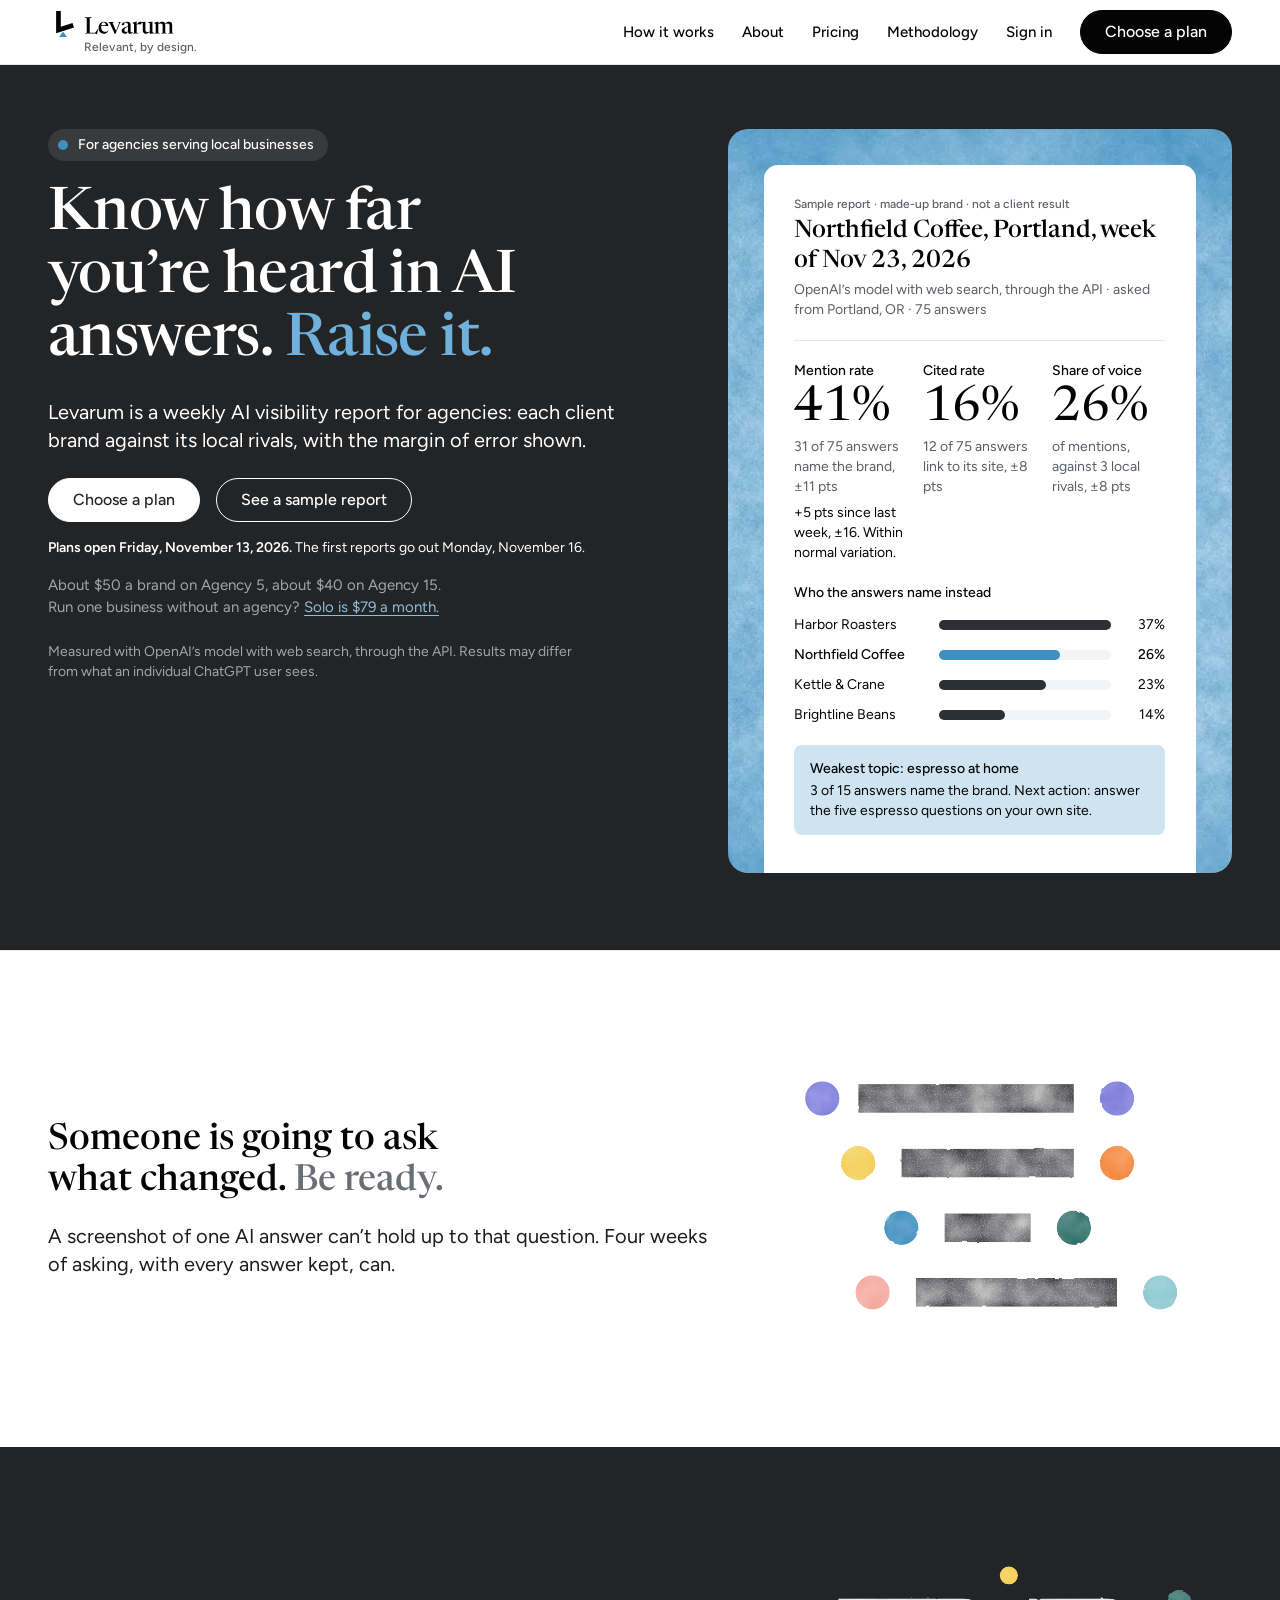
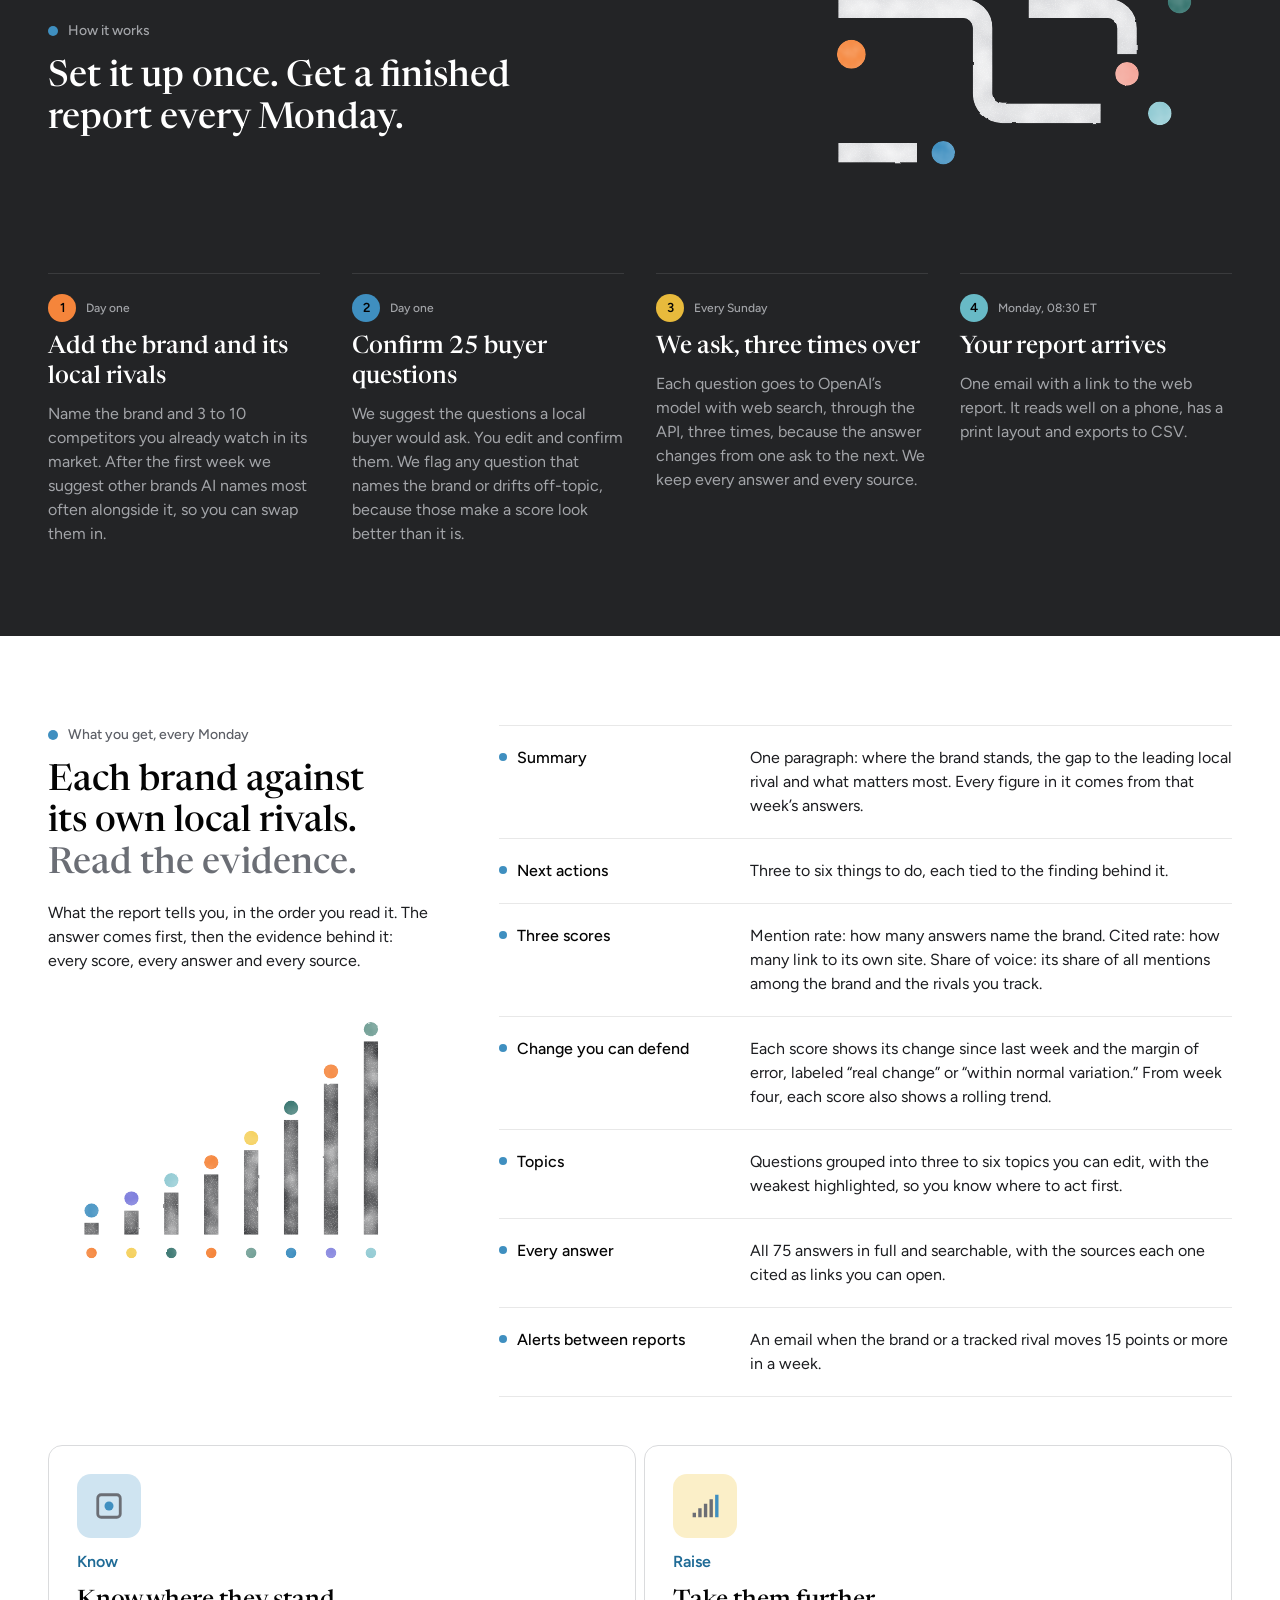
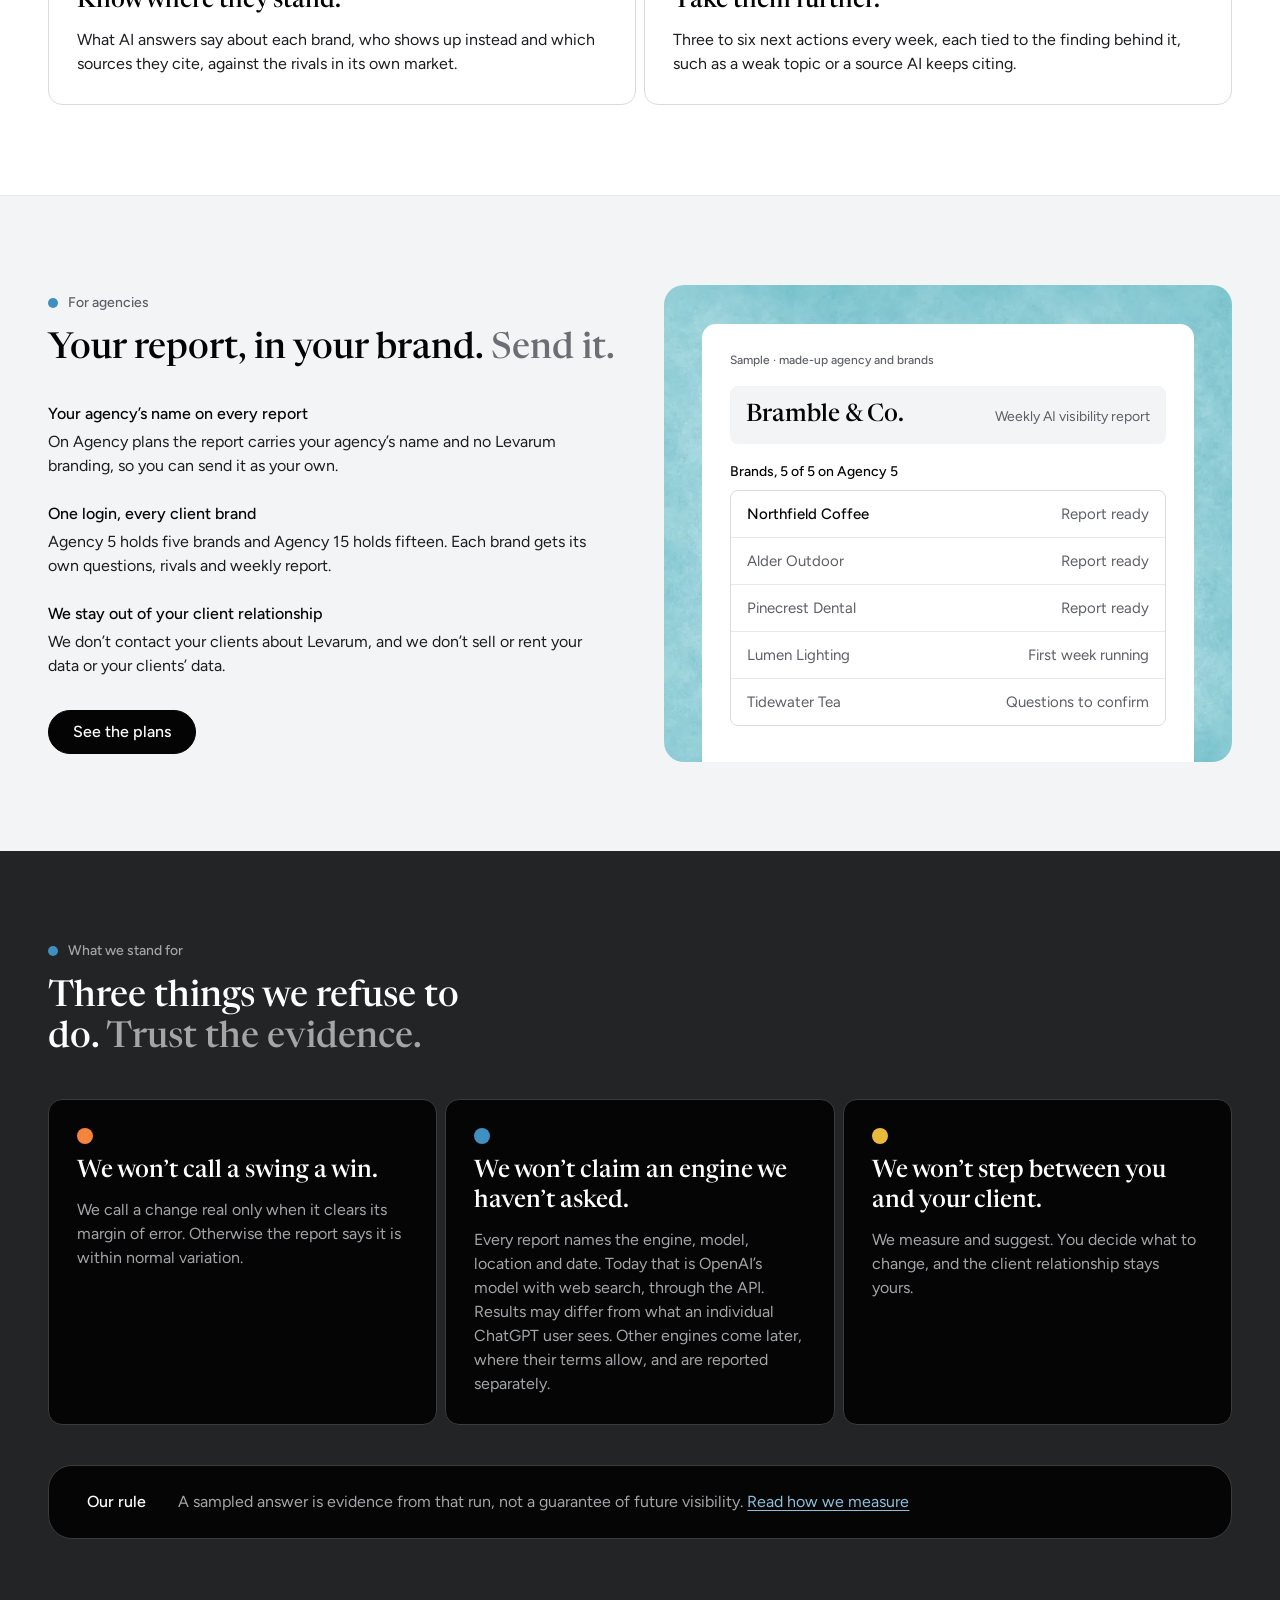
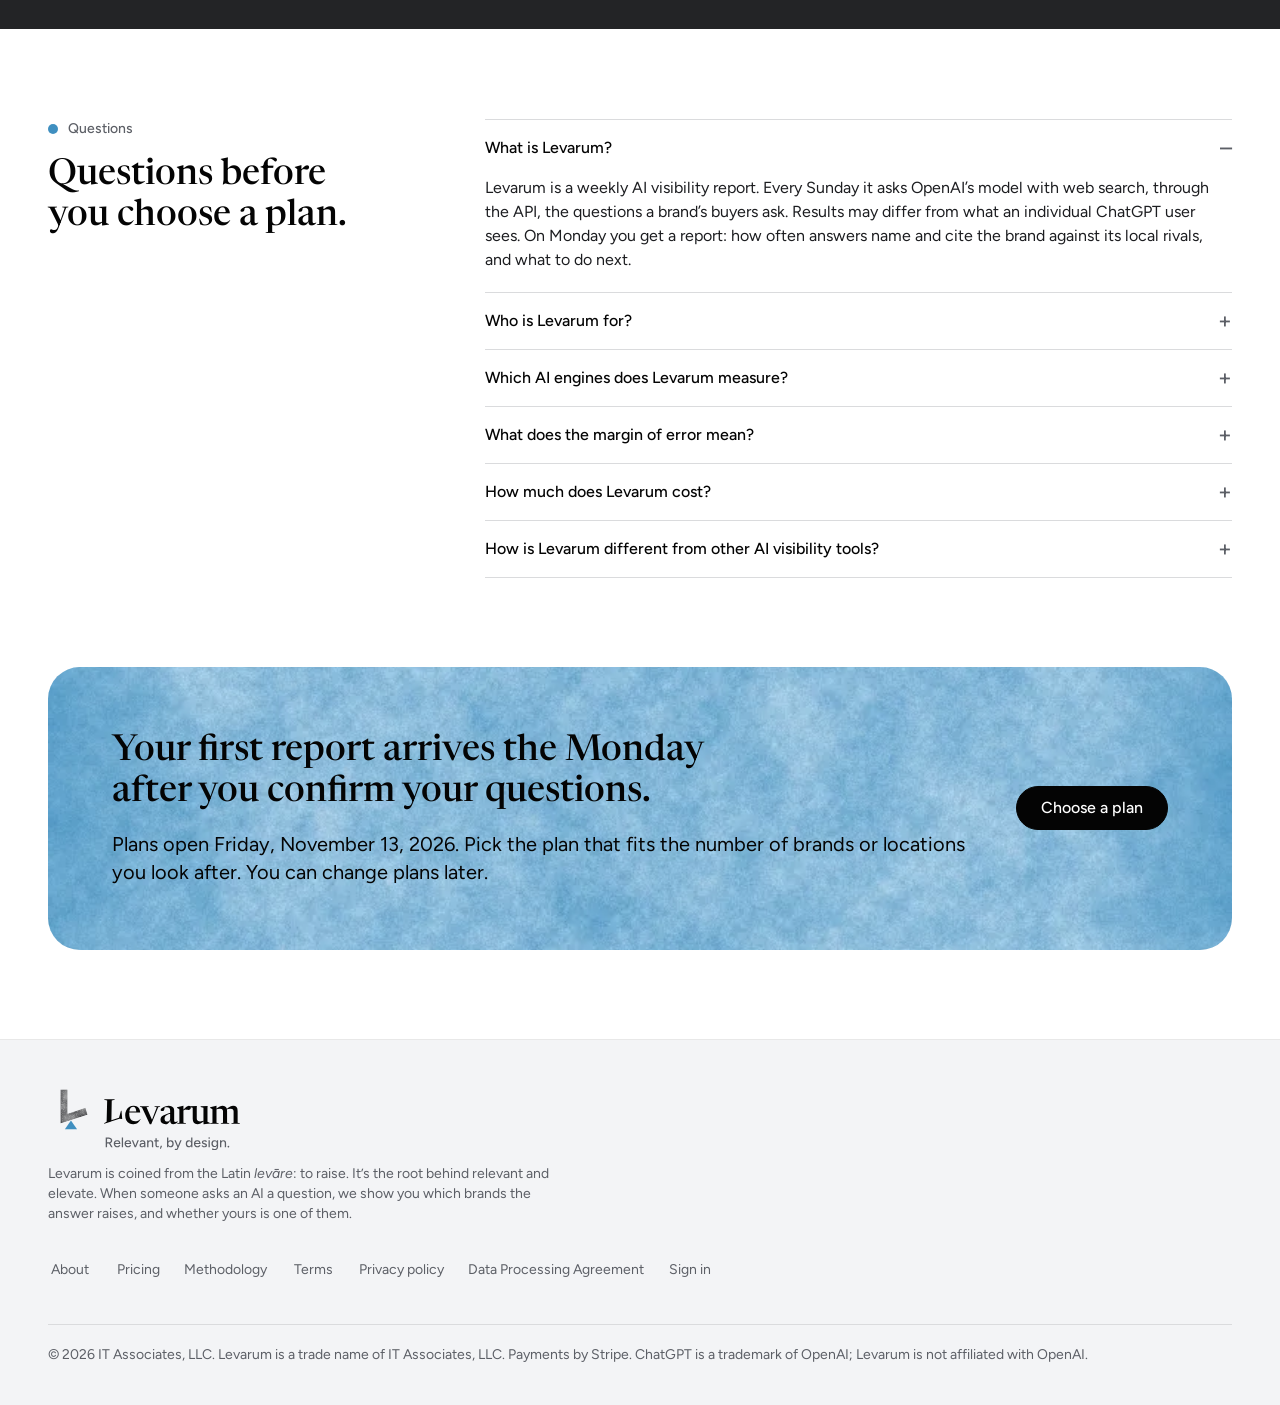
==== commit 6b7afc60: "Version the stylesheet link so phone and layout fixes reach every visitor /assets/ is cached for 7 d" ====
--- a/index.html
+++ b/index.html
@@ -20,7 +20,7 @@
 <meta property="og:image:height" content="630">
 <meta property="og:image:alt" content="Levarum. Know how far you’re heard in AI answers. Raise it.">
 <meta name="twitter:card" content="summary_large_image">
-<link rel="stylesheet" href="/assets/levarum.css">
+<link rel="stylesheet" href="/assets/levarum.css?v=c46daf00">
 <script type="application/ld+json">{"@context": "https://schema.org", "@type": "Organization", "name": "Levarum", "legalName": "IT Associates, LLC", "url": "https://levarum-website.vercel.app/", "logo": "https://levarum-website.vercel.app/img/icon.svg"}</script>
 <script type="application/ld+json">{"@context": "https://schema.org", "@type": "Product", "name": "Levarum weekly AI visibility report", "brand": {"@type": "Brand", "name": "Levarum"}, "description": "A weekly AI visibility report for agencies: each client brand against its local rivals, with the margin of error shown.", "offers": [{"@type": "Offer", "name": "Solo", "price": "79", "priceCurrency": "USD", "url": "https://levarum-website.vercel.app/pricing", "priceSpecification": {"@type": "UnitPriceSpecification", "price": "79", "priceCurrency": "USD", "unitText": "MONTH"}}, {"@type": "Offer", "name": "Agency 5", "price": "249", "priceCurrency": "USD", "url": "https://levarum-website.vercel.app/pricing", "priceSpecification": {"@type": "UnitPriceSpecification", "price": "249", "priceCurrency": "USD", "unitText": "MONTH"}}, {"@type": "Offer", "name": "Agency 15", "price": "599", "priceCurrency": "USD", "url": "https://levarum-website.vercel.app/pricing", "priceSpecification": {"@type": "UnitPriceSpecification", "price": "599", "priceCurrency": "USD", "unitText": "MONTH"}}]}</script>
 </head>
@@ -36,7 +36,7 @@
 <a class="lv-nav-link" href="/pricing">Pricing</a>
 <a class="lv-nav-link" href="/methodology">Methodology</a>
 <a class="lv-nav-link" href="/signin">Sign in</a>
-<a class="lv-btn" href="/#sample">See a sample report</a>
+<a class="lv-btn" href="/pricing">Choose a plan</a>
 </nav>
 <div class="lv-nav-mob">
 <details class="lv-menu-m">
@@ -47,7 +47,7 @@
 <a class="lv-nav-link" href="/pricing">Pricing</a>
 <a class="lv-nav-link" href="/methodology">Methodology</a>
 <a class="lv-nav-link" href="/signin">Sign in</a>
-<a class="lv-btn" href="/#sample" style="margin-top: 16px; align-self: flex-start;">See a sample report</a>
+<a class="lv-btn" href="/pricing" style="margin-top: 16px; align-self: flex-start;">Choose a plan</a>
 </nav>
 </details>
 </div>
@@ -63,7 +63,7 @@
 <p class="lv-lead" style="color: var(--lv-on-inverse); max-width: 34em;">Levarum is a weekly AI visibility report for agencies: each client brand against its local rivals, with the margin of error shown.</p>
 <div style="display: flex; flex-direction: column; gap: 16px;">
 <div class="lv-cta-row" style="display: flex; flex-wrap: wrap; align-items: center; gap: 12px 16px;">
-<a class="lv-btn" href="/pricing">See the plans</a>
+<a class="lv-btn" href="/pricing">Choose a plan</a>
 <a class="lv-btn lv-btn-outline" href="#sample">See a sample report</a>
 </div>
 <p class="lv-body-sm" style="color: var(--lv-on-inverse);"><strong style="font-weight: 600;">Plans open Friday, November 13, 2026.</strong> The first reports go out Monday, November 16.</p>
@@ -338,7 +338,7 @@
 <h2 id="band-h" class="lv-headline" style="color: var(--lv-ink);">Your first report arrives the Monday after you confirm your questions.</h2>
 <p class="lv-lead" style="color: var(--lv-ink);">Plans open Friday, November 13, 2026. Pick the plan that fits the number of brands or locations you look after. You can change plans later.</p>
 </div>
-<a class="lv-btn" href="/pricing">See the plans</a>
+<a class="lv-btn" href="/pricing">Choose a plan</a>
 </div>
 </div>
 </section>
@@ -357,7 +357,6 @@
 <a class="lv-foot-link" href="/terms">Terms</a>
 <a class="lv-foot-link" href="/privacy">Privacy policy</a>
 <a class="lv-foot-link" href="/dpa">Data Processing Agreement</a>
-<a class="lv-foot-link" href="mailto:support@levarum.com">support@levarum.com</a>
 <a class="lv-foot-link" href="/signin">Sign in</a>
 </nav>
 </div>
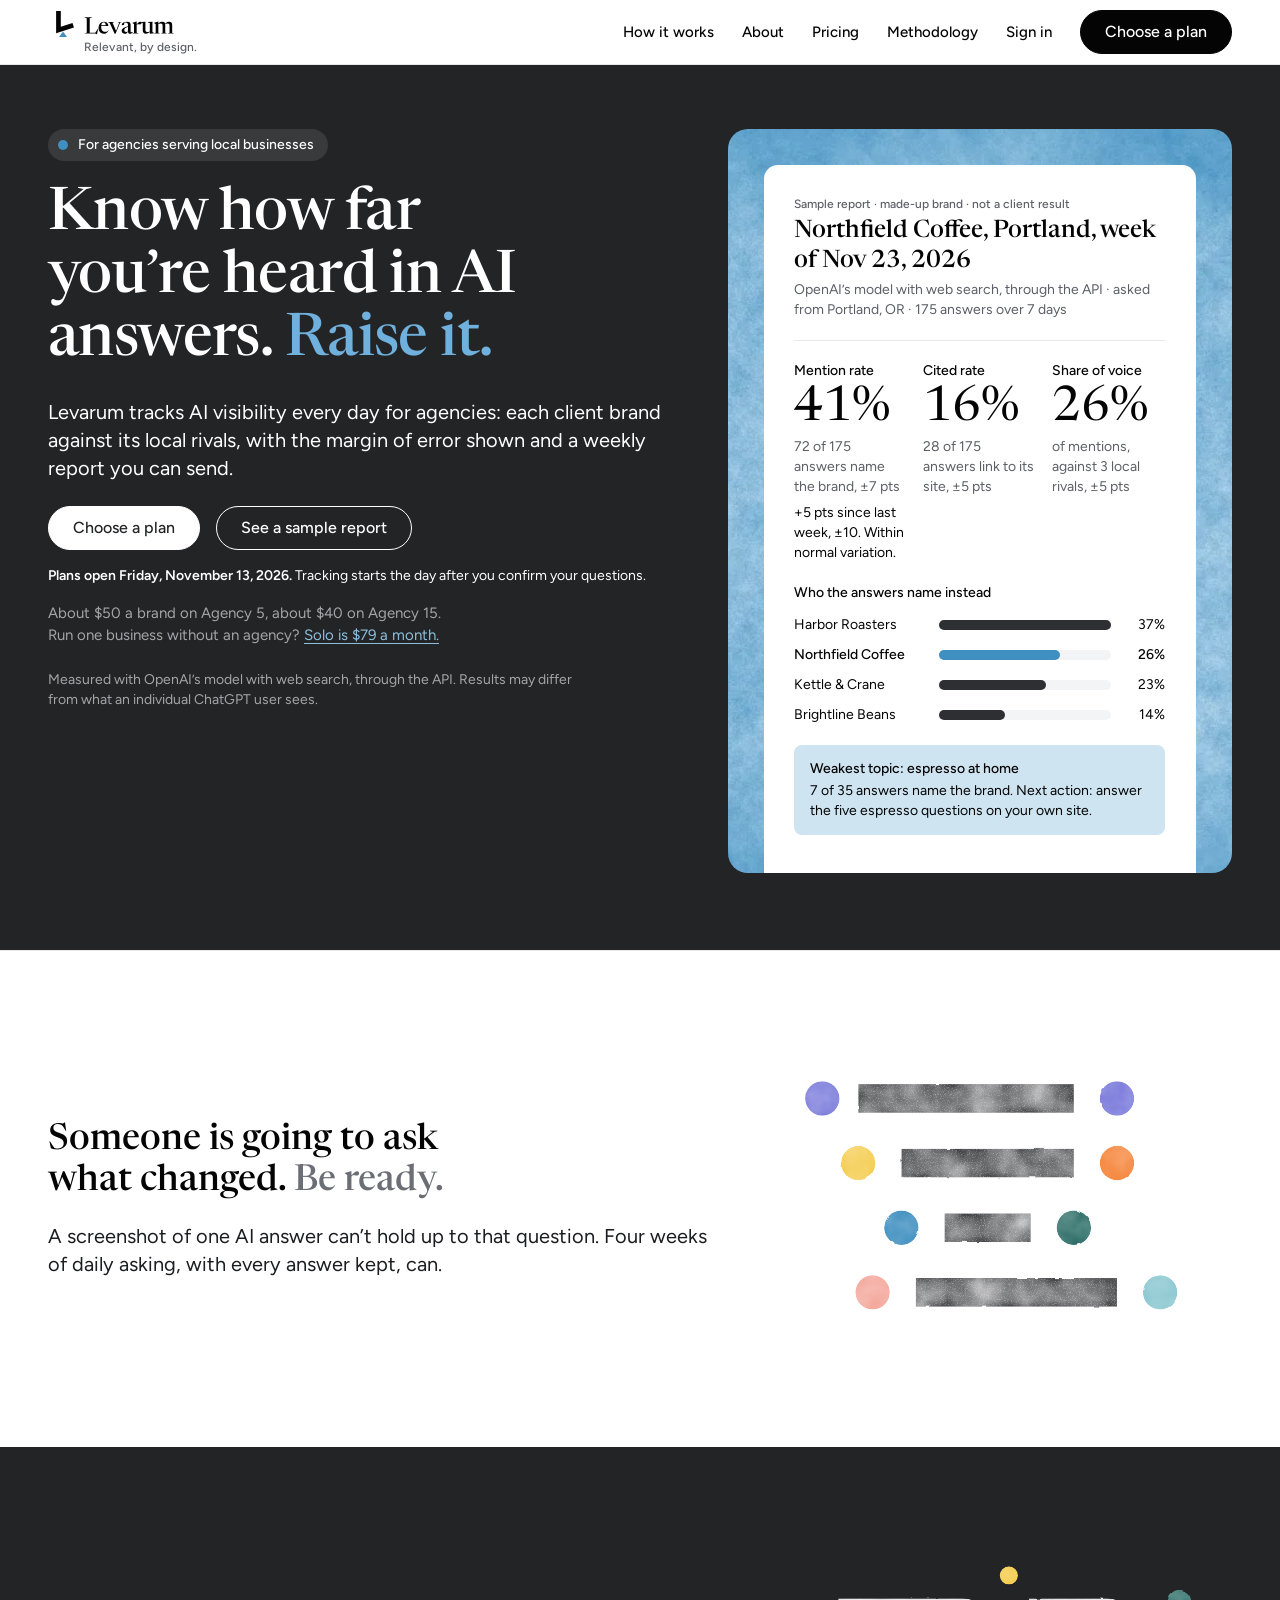
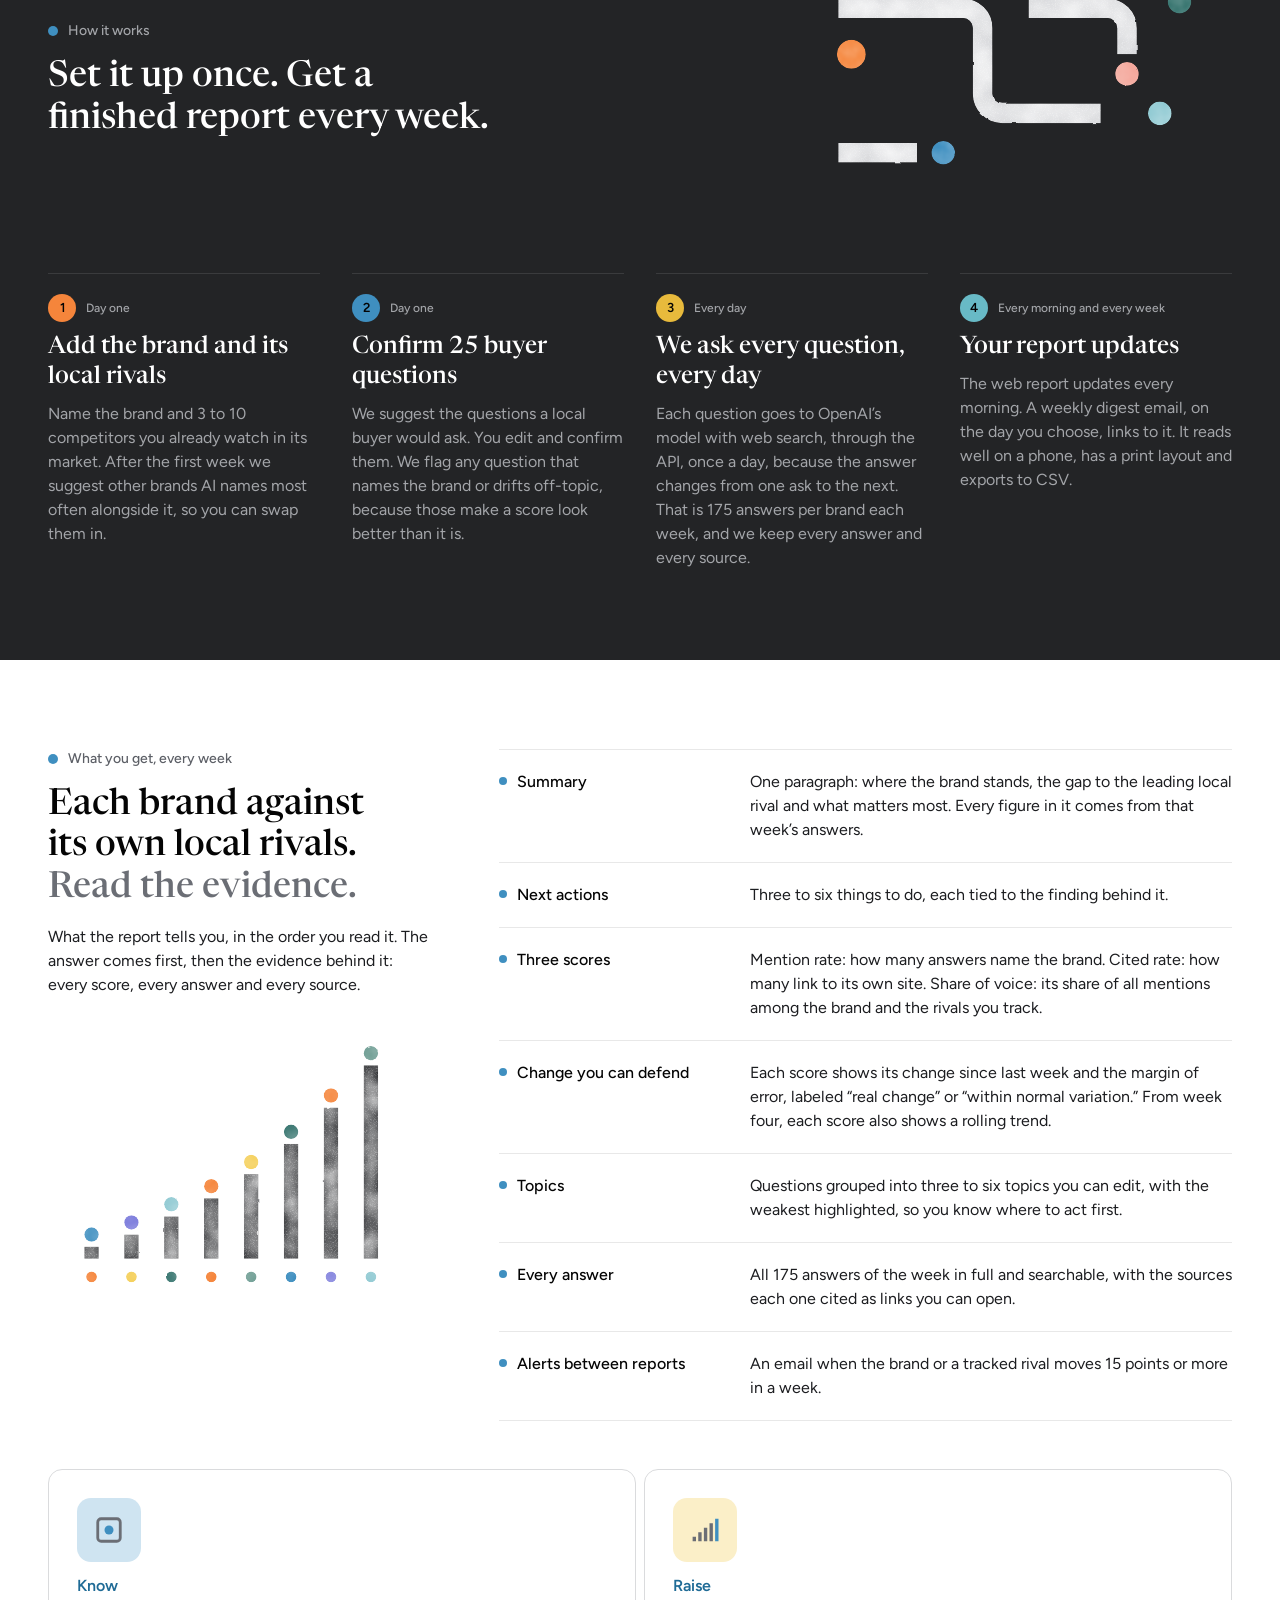
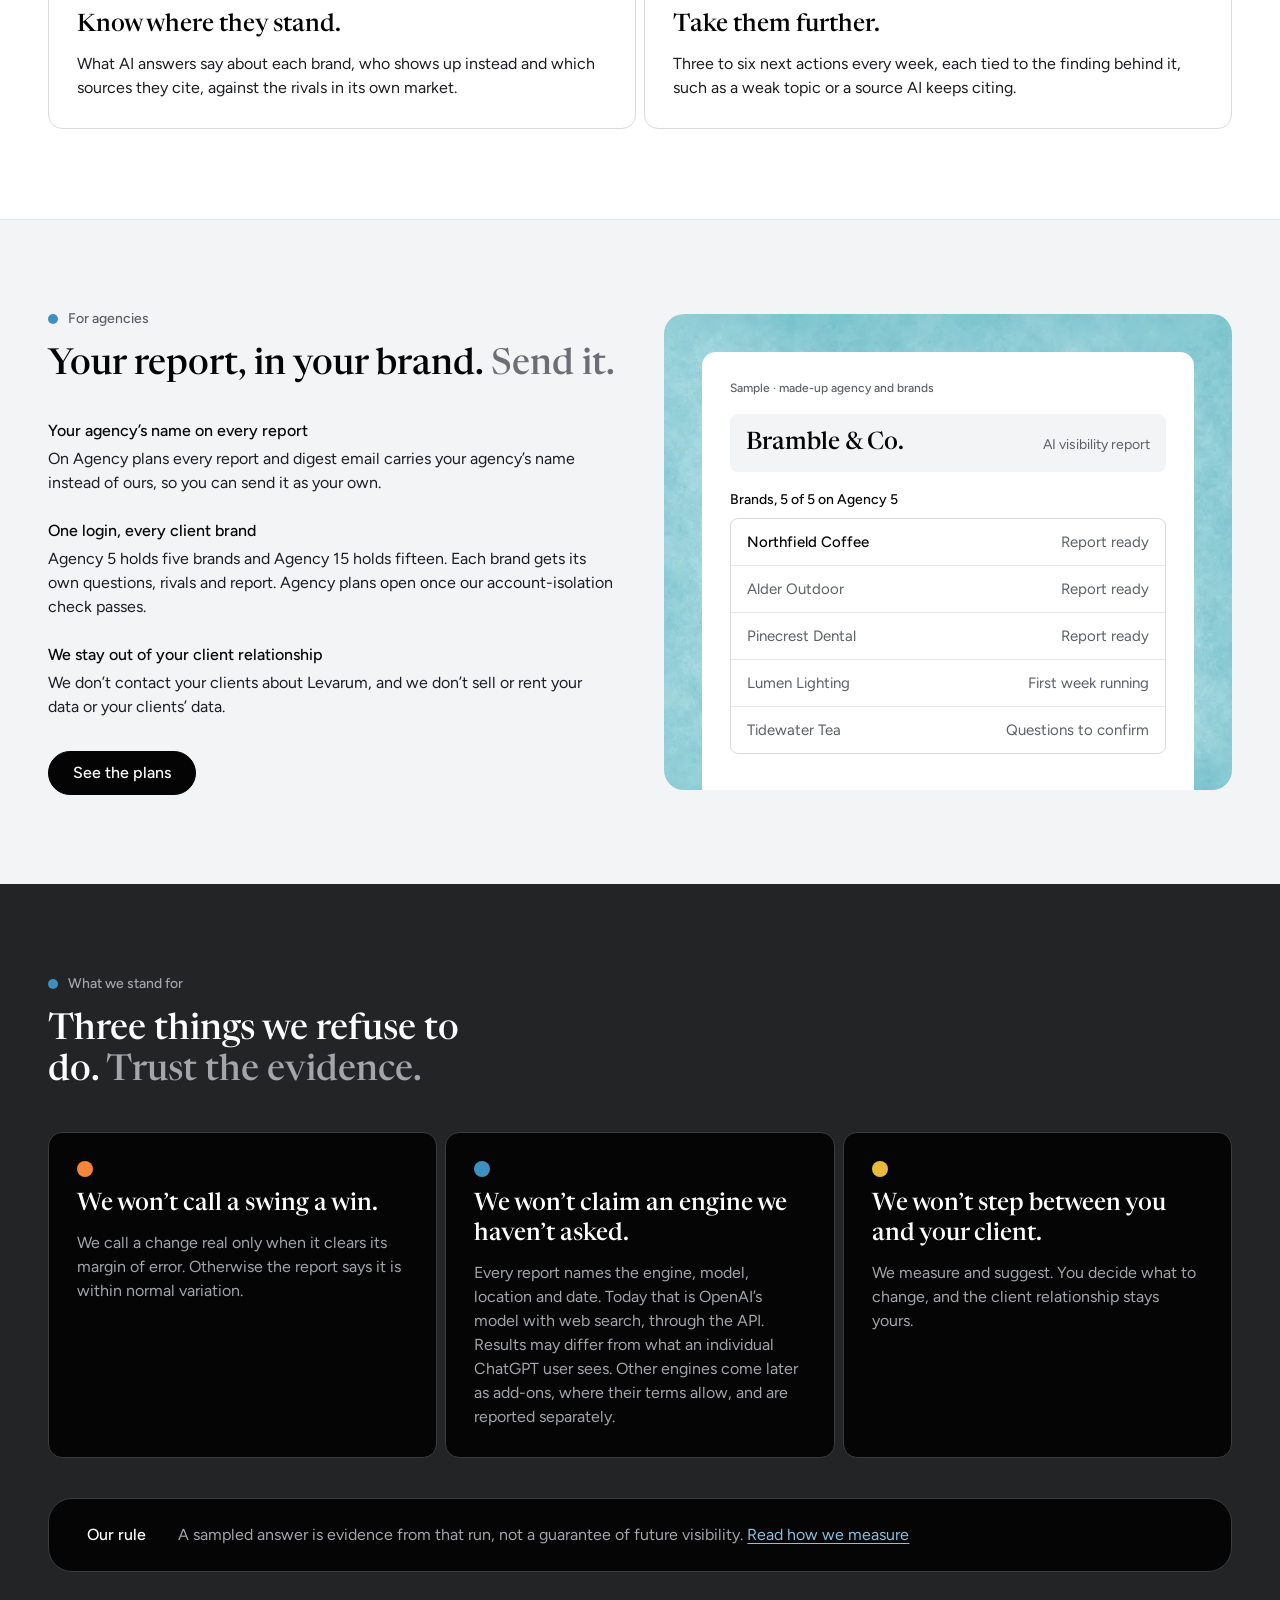
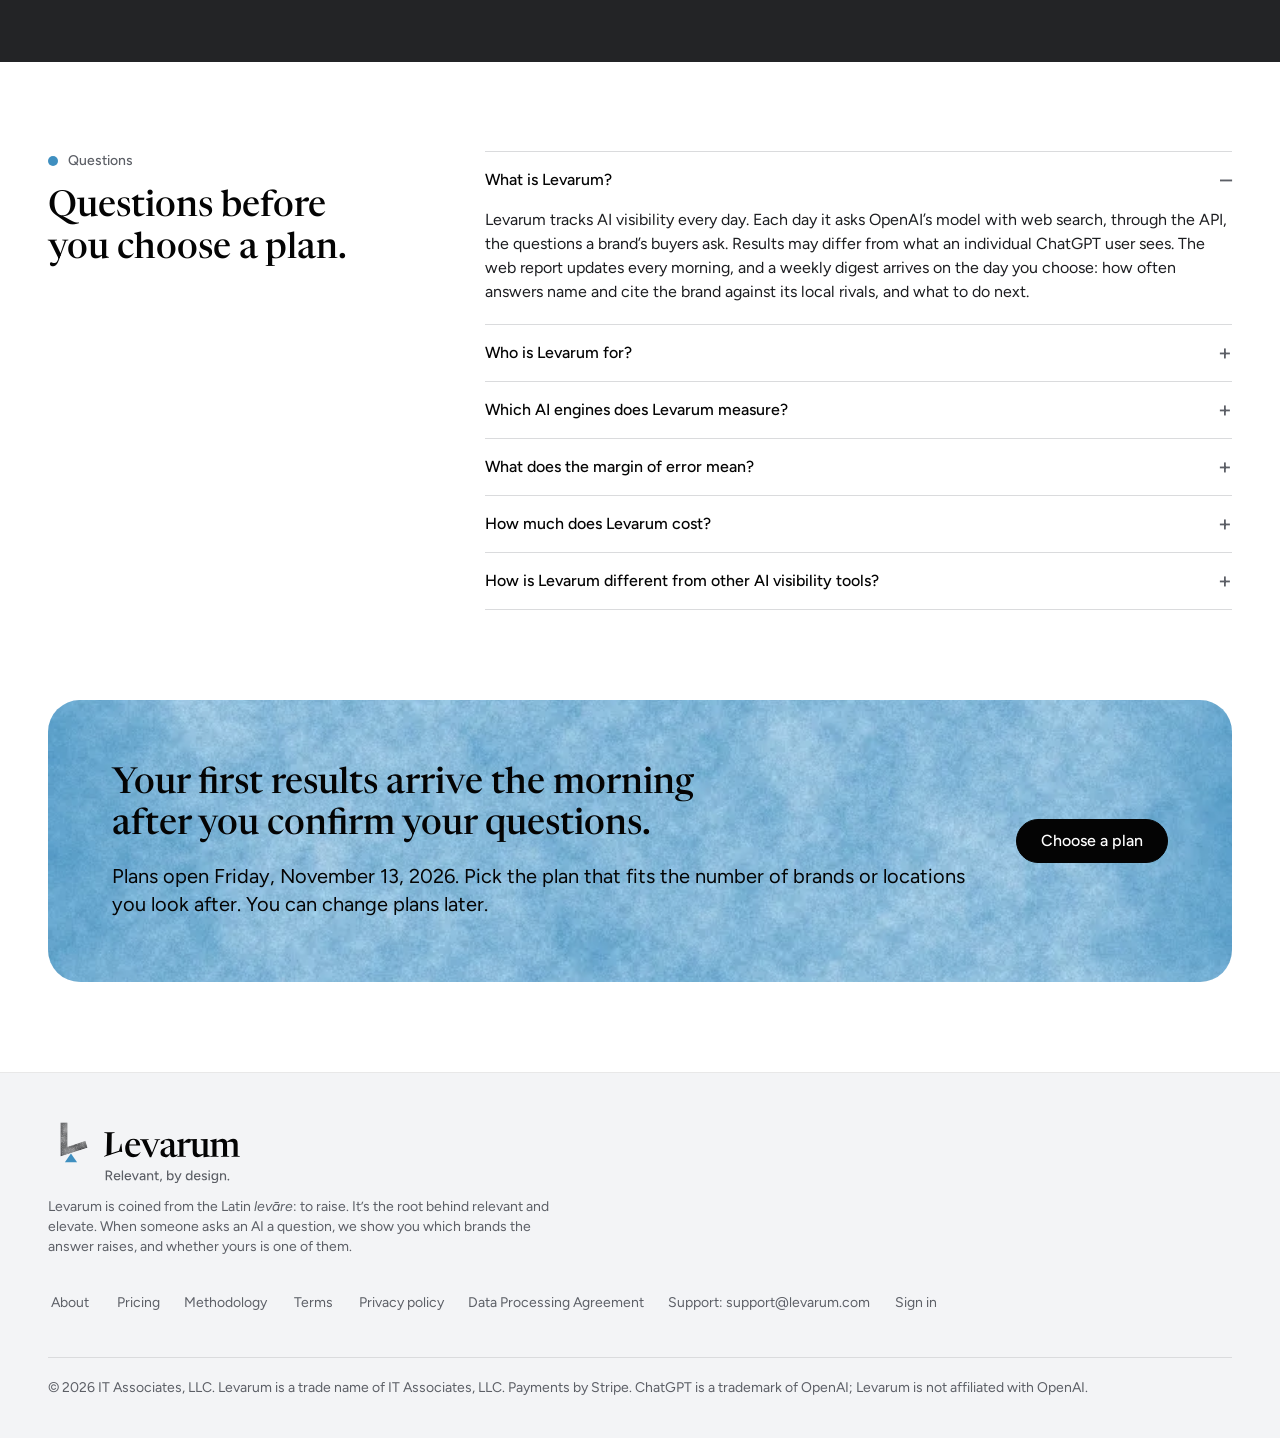
==== commit b17aa3be: "Align site with D-58 to D-66: daily tracking, weekly digest, add-ons, support email, billing rules D" ====
--- a/index.html
+++ b/index.html
@@ -3,8 +3,8 @@
 <head>
 <meta charset="utf-8">
 <meta name="viewport" content="width=device-width, initial-scale=1">
-<title>Levarum: weekly AI visibility reports for agencies</title>
-<meta name="description" content="A weekly AI visibility report for each client brand, scored against its own local rivals, with a margin of error on every score. From $79 a month, or about $40 a brand on Agency 15.">
+<title>Levarum: daily AI visibility tracking for agencies</title>
+<meta name="description" content="Daily AI visibility tracking for each client brand, scored against its own local rivals, with a margin of error on every score and a weekly report. From $79 a month, or about $40 a brand on Agency 15.">
 <link rel="icon" href="/favicon.ico" sizes="32x32">
 <link rel="icon" href="/img/icon.svg" type="image/svg+xml">
 <link rel="apple-touch-icon" href="/apple-touch-icon.png">
@@ -12,17 +12,17 @@
 <link rel="preload" href="/assets/fonts/newsreader-latin-opsz-normal.woff2" as="font" type="font/woff2" crossorigin>
 <meta property="og:type" content="website">
 <meta property="og:site_name" content="Levarum">
-<meta property="og:title" content="Levarum: weekly AI visibility reports for agencies">
-<meta property="og:description" content="A weekly AI visibility report for each client brand, scored against its own local rivals, with a margin of error on every score. From $79 a month, or about $40 a brand on Agency 15.">
+<meta property="og:title" content="Levarum: daily AI visibility tracking for agencies">
+<meta property="og:description" content="Daily AI visibility tracking for each client brand, scored against its own local rivals, with a margin of error on every score and a weekly report. From $79 a month, or about $40 a brand on Agency 15.">
 <meta property="og:url" content="https://levarum-website.vercel.app/">
 <meta property="og:image" content="https://levarum-website.vercel.app/img/og-image.png">
 <meta property="og:image:width" content="1200">
 <meta property="og:image:height" content="630">
 <meta property="og:image:alt" content="Levarum. Know how far you’re heard in AI answers. Raise it.">
 <meta name="twitter:card" content="summary_large_image">
-<link rel="stylesheet" href="/assets/levarum.css?v=c46daf00">
+<link rel="stylesheet" href="/assets/levarum.css?v=31357da3">
 <script type="application/ld+json">{"@context": "https://schema.org", "@type": "Organization", "name": "Levarum", "legalName": "IT Associates, LLC", "url": "https://levarum-website.vercel.app/", "logo": "https://levarum-website.vercel.app/img/icon.svg"}</script>
-<script type="application/ld+json">{"@context": "https://schema.org", "@type": "Product", "name": "Levarum weekly AI visibility report", "brand": {"@type": "Brand", "name": "Levarum"}, "description": "A weekly AI visibility report for agencies: each client brand against its local rivals, with the margin of error shown.", "offers": [{"@type": "Offer", "name": "Solo", "price": "79", "priceCurrency": "USD", "url": "https://levarum-website.vercel.app/pricing", "priceSpecification": {"@type": "UnitPriceSpecification", "price": "79", "priceCurrency": "USD", "unitText": "MONTH"}}, {"@type": "Offer", "name": "Agency 5", "price": "249", "priceCurrency": "USD", "url": "https://levarum-website.vercel.app/pricing", "priceSpecification": {"@type": "UnitPriceSpecification", "price": "249", "priceCurrency": "USD", "unitText": "MONTH"}}, {"@type": "Offer", "name": "Agency 15", "price": "599", "priceCurrency": "USD", "url": "https://levarum-website.vercel.app/pricing", "priceSpecification": {"@type": "UnitPriceSpecification", "price": "599", "priceCurrency": "USD", "unitText": "MONTH"}}]}</script>
+<script type="application/ld+json">{"@context": "https://schema.org", "@type": "Product", "name": "Levarum AI visibility tracking", "brand": {"@type": "Brand", "name": "Levarum"}, "description": "Daily AI visibility tracking for agencies: each client brand against its local rivals, with the margin of error shown and a weekly report.", "offers": [{"@type": "Offer", "name": "Solo", "price": "79", "priceCurrency": "USD", "url": "https://levarum-website.vercel.app/pricing", "priceSpecification": {"@type": "UnitPriceSpecification", "price": "79", "priceCurrency": "USD", "unitText": "MONTH"}}, {"@type": "Offer", "name": "Agency 5", "price": "249", "priceCurrency": "USD", "url": "https://levarum-website.vercel.app/pricing", "priceSpecification": {"@type": "UnitPriceSpecification", "price": "249", "priceCurrency": "USD", "unitText": "MONTH"}}, {"@type": "Offer", "name": "Agency 15", "price": "599", "priceCurrency": "USD", "url": "https://levarum-website.vercel.app/pricing", "priceSpecification": {"@type": "UnitPriceSpecification", "price": "599", "priceCurrency": "USD", "unitText": "MONTH"}}]}</script>
 </head>
 <body>
 <a class="lv-skip" href="#main">Skip to content</a>
@@ -60,13 +60,13 @@
 <div style="flex: 1.3 1 480px; min-width: 0; display: flex; flex-direction: column; gap: 24px;">
 <p class="lv-chip">For agencies serving local businesses</p>
 <h1 id="hero-h" class="lv-display" style="color: var(--lv-on-inverse);">Know how far you’re heard in AI answers. <span class="lv-closer lv-closer--accent">Raise it.</span></h1>
-<p class="lv-lead" style="color: var(--lv-on-inverse); max-width: 34em;">Levarum is a weekly AI visibility report for agencies: each client brand against its local rivals, with the margin of error shown.</p>
+<p class="lv-lead" style="color: var(--lv-on-inverse); max-width: 34em;">Levarum tracks AI visibility every day for agencies: each client brand against its local rivals, with the margin of error shown and a weekly report you can send.</p>
 <div style="display: flex; flex-direction: column; gap: 16px;">
 <div class="lv-cta-row" style="display: flex; flex-wrap: wrap; align-items: center; gap: 12px 16px;">
 <a class="lv-btn" href="/pricing">Choose a plan</a>
 <a class="lv-btn lv-btn-outline" href="#sample">See a sample report</a>
 </div>
-<p class="lv-body-sm" style="color: var(--lv-on-inverse);"><strong style="font-weight: 600;">Plans open Friday, November 13, 2026.</strong> The first reports go out Monday, November 16.</p>
+<p class="lv-body-sm" style="color: var(--lv-on-inverse);"><strong style="font-weight: 600;">Plans open Friday, November 13, 2026.</strong> Tracking starts the day after you confirm your questions.</p>
 <p class="lv-body" style="color: var(--lv-on-inverse-muted);">About $50 a brand on Agency 5, about $40 on Agency 15.<br>Run one business without an agency? <a class="lv-link" href="/pricing">Solo is $79 a month.</a></p>
 </div>
 <p class="lv-body-sm" style="color: var(--lv-on-inverse-muted); max-width: 38em;">Measured with OpenAI’s model with web search, through the API. Results may differ from what an individual ChatGPT user sees.</p>
@@ -77,24 +77,24 @@
 <div style="display: flex; flex-direction: column; gap: 4px;">
 <p class="lv-caption" style="color: var(--lv-ink-muted);">Sample report · made-up brand · not a client result</p>
 <p id="sample-cap" class="lv-subtitle" style="color: var(--lv-ink);">Northfield Coffee, Portland, week of Nov 23, 2026</p>
-<p class="lv-body-sm" style="color: var(--lv-ink-muted);">OpenAI’s model with web search, through the API · asked from Portland, OR · 75 answers</p>
+<p class="lv-body-sm" style="color: var(--lv-ink-muted);">OpenAI’s model with web search, through the API · asked from Portland, OR · 175 answers over 7 days</p>
 </div>
 <div style="display: grid; grid-template-columns: repeat(auto-fit, minmax(min(100%, 104px), 1fr)); gap: 16px; border-top: 1px solid var(--lv-hairline); padding-top: 20px;">
 <div style="display: flex; flex-direction: column; gap: 2px;">
 <p class="lv-body-sm" style="font-weight: 500; color: var(--lv-ink);">Mention rate</p>
 <p class="lv-numeral" style="color: var(--lv-ink);">41%</p>
-<p class="lv-body-sm" style="color: var(--lv-ink-muted);">31 of 75 answers name the brand, ±11 pts</p>
-<p class="lv-body-sm" style="color: var(--lv-ink); margin-top: 4px;">+5 pts since last week, ±16. Within normal variation.</p>
+<p class="lv-body-sm" style="color: var(--lv-ink-muted);">72 of 175 answers name the brand, ±7 pts</p>
+<p class="lv-body-sm" style="color: var(--lv-ink); margin-top: 4px;">+5 pts since last week, ±10. Within normal variation.</p>
 </div>
 <div style="display: flex; flex-direction: column; gap: 2px;">
 <p class="lv-body-sm" style="font-weight: 500; color: var(--lv-ink);">Cited rate</p>
 <p class="lv-numeral" style="color: var(--lv-ink);">16%</p>
-<p class="lv-body-sm" style="color: var(--lv-ink-muted);">12 of 75 answers link to its site, ±8 pts</p>
+<p class="lv-body-sm" style="color: var(--lv-ink-muted);">28 of 175 answers link to its site, ±5 pts</p>
 </div>
 <div style="display: flex; flex-direction: column; gap: 2px;">
 <p class="lv-body-sm" style="font-weight: 500; color: var(--lv-ink);">Share of voice</p>
 <p class="lv-numeral" style="color: var(--lv-ink);">26%</p>
-<p class="lv-body-sm" style="color: var(--lv-ink-muted);">of mentions, against 3 local rivals, ±8 pts</p>
+<p class="lv-body-sm" style="color: var(--lv-ink-muted);">of mentions, against 3 local rivals, ±5 pts</p>
 </div>
 </div>
 <div class="lv-m-hide" style="display: flex; flex-direction: column; gap: 12px;">
@@ -108,7 +108,7 @@
 </div>
 <div style="background: var(--lv-tint); border-radius: var(--lv-radius-sm); padding: 14px 16px; margin-bottom: 8px; display: flex; flex-direction: column; gap: 2px;">
 <p class="lv-body-sm" style="font-weight: 500; color: var(--lv-ink);">Weakest topic: espresso at home</p>
-<p class="lv-body-sm" style="color: var(--lv-ink);">3 of 15 answers name the brand. Next action: answer the five espresso questions on your own site.</p>
+<p class="lv-body-sm" style="color: var(--lv-ink);">7 of 35 answers name the brand. Next action: answer the five espresso questions on your own site.</p>
 </div>
 </figure>
 </div>
@@ -121,7 +121,7 @@
 <div style="display: flex; flex-wrap: wrap; align-items: center; justify-content: space-between; gap: 40px 64px;">
 <div style="flex: 1 1 400px; min-width: 0; display: flex; flex-direction: column; gap: 20px; max-width: 46em;">
 <h2 id="problem-h" class="lv-headline" style="color: var(--lv-ink);">Someone is going to ask what changed. <span class="lv-closer">Be ready.</span></h2>
-<p class="lv-lead" style="color: var(--lv-ink-body);">A screenshot of one AI answer can’t hold up to that question. Four weeks of asking, with every answer kept, can.</p>
+<p class="lv-lead" style="color: var(--lv-ink-body);">A screenshot of one AI answer can’t hold up to that question. Four weeks of daily asking, with every answer kept, can.</p>
 </div>
 <img width="640" height="440" loading="lazy" decoding="async" src="/img/illustration-65a2b0a2.svg" alt="" style="flex: 0 1 460px; width: min(100%, 460px); height: auto; display: block;">
 </div>
@@ -133,7 +133,7 @@
 <div style="display: flex; flex-wrap: wrap; align-items: center; justify-content: space-between; gap: 32px 64px;">
 <div style="flex: 1 1 360px; min-width: 0; display: flex; flex-direction: column; gap: 16px; max-width: 40em;">
 <p class="lv-eyebrow">How it works</p>
-<h2 id="how-h" class="lv-headline" style="color: var(--lv-on-inverse);">Set it up once. Get a finished report every Monday.</h2>
+<h2 id="how-h" class="lv-headline" style="color: var(--lv-on-inverse);">Set it up once. Get a finished report every week.</h2>
 </div>
 <img width="640" height="440" loading="lazy" decoding="async" src="/img/illustration-a85e7f0f.svg" alt="" style="flex: 0 1 420px; width: min(100%, 420px); height: auto; display: block;">
 </div>
@@ -149,14 +149,14 @@
 <p class="lv-body-lg" style="color: var(--lv-on-inverse-muted);">We suggest the questions a local buyer would ask. You edit and confirm them. We flag any question that names the brand or drifts off-topic, because those make a score look better than it is.</p>
 </li>
 <li style="display: flex; flex-direction: column; gap: 10px; border-top: 1px solid var(--lv-inverse-rule); padding-top: 20px;">
-<p class="lv-caption" style="display: flex; align-items: center; gap: 10px; color: var(--lv-on-inverse-muted);"><span aria-hidden="true" style="width: 28px; height: 28px; border-radius: 50%; background: var(--lv-sun); color: #040404; display: grid; place-items: center; font-size: 13px; font-weight: 600;">3</span>Every Sunday</p>
-<h3 class="lv-subtitle" style="color: var(--lv-on-inverse);">We ask, three times over</h3>
-<p class="lv-body-lg" style="color: var(--lv-on-inverse-muted);">Each question goes to OpenAI’s model with web search, through the API, three times, because the answer changes from one ask to the next. We keep every answer and every source.</p>
+<p class="lv-caption" style="display: flex; align-items: center; gap: 10px; color: var(--lv-on-inverse-muted);"><span aria-hidden="true" style="width: 28px; height: 28px; border-radius: 50%; background: var(--lv-sun); color: #040404; display: grid; place-items: center; font-size: 13px; font-weight: 600;">3</span>Every day</p>
+<h3 class="lv-subtitle" style="color: var(--lv-on-inverse);">We ask every question, every day</h3>
+<p class="lv-body-lg" style="color: var(--lv-on-inverse-muted);">Each question goes to OpenAI’s model with web search, through the API, once a day, because the answer changes from one ask to the next. That is 175 answers per brand each week, and we keep every answer and every source.</p>
 </li>
 <li style="display: flex; flex-direction: column; gap: 10px; border-top: 1px solid var(--lv-inverse-rule); padding-top: 20px;">
-<p class="lv-caption" style="display: flex; align-items: center; gap: 10px; color: var(--lv-on-inverse-muted);"><span aria-hidden="true" style="width: 28px; height: 28px; border-radius: 50%; background: var(--lv-ice); color: #040404; display: grid; place-items: center; font-size: 13px; font-weight: 600;">4</span>Monday, 08:30 ET</p>
-<h3 class="lv-subtitle" style="color: var(--lv-on-inverse);">Your report arrives</h3>
-<p class="lv-body-lg" style="color: var(--lv-on-inverse-muted);">One email with a link to the web report. It reads well on a phone, has a print layout and exports to CSV.</p>
+<p class="lv-caption" style="display: flex; align-items: center; gap: 10px; color: var(--lv-on-inverse-muted);"><span aria-hidden="true" style="width: 28px; height: 28px; border-radius: 50%; background: var(--lv-ice); color: #040404; display: grid; place-items: center; font-size: 13px; font-weight: 600;">4</span>Every morning and every week</p>
+<h3 class="lv-subtitle" style="color: var(--lv-on-inverse);">Your report updates</h3>
+<p class="lv-body-lg" style="color: var(--lv-on-inverse-muted);">The web report updates every morning. A weekly digest email, on the day you choose, links to it. It reads well on a phone, has a print layout and exports to CSV.</p>
 </li>
 </ol>
 </div>
@@ -166,7 +166,7 @@
 <div class="lv-wrap" style="padding-top: clamp(56px, 7cqw, 96px); padding-bottom: clamp(56px, 7cqw, 96px); display: flex; flex-direction: column; gap: 48px;">
 <div style="display: flex; flex-wrap: wrap; gap: 40px 64px;">
 <div style="flex: 1 1 300px; min-width: 0; display: flex; flex-direction: column; gap: 16px;">
-<p class="lv-eyebrow">What you get, every Monday</p>
+<p class="lv-eyebrow">What you get, every week</p>
 <h2 id="report-h" class="lv-headline" style="color: var(--lv-ink);">Each brand against its own local rivals. <span class="lv-closer">Read the evidence.</span></h2>
 <p class="lv-body-lg" style="color: var(--lv-ink-body);">What the report tells you, in the order you read it. The answer comes first, then the evidence behind it: every score, every answer and every source.</p>
 <img width="640" height="440" loading="lazy" decoding="async" src="/img/illustration-48159eb1.svg" alt="" style="width: min(100%, 420px); height: auto; display: block; margin-top: 16px;">
@@ -194,7 +194,7 @@
 </div>
 <div style="display: flex; flex-wrap: wrap; gap: 4px 24px; padding: 20px 0; border-top: 1px solid var(--lv-hairline);">
 <dt class="lv-body-strong lv-dt" style="flex: 1 1 180px; margin: 0; color: var(--lv-ink);">Every answer</dt>
-<dd class="lv-body-lg" style="flex: 3 1 340px; margin: 0; color: var(--lv-ink-body);">All 75 answers in full and searchable, with the sources each one cited as links you can open.</dd>
+<dd class="lv-body-lg" style="flex: 3 1 340px; margin: 0; color: var(--lv-ink-body);">All 175 answers of the week in full and searchable, with the sources each one cited as links you can open.</dd>
 </div>
 <div style="display: flex; flex-wrap: wrap; gap: 4px 24px; padding: 20px 0; border-top: 1px solid var(--lv-hairline); border-bottom: 1px solid var(--lv-hairline);">
 <dt class="lv-body-strong lv-dt" style="flex: 1 1 180px; margin: 0; color: var(--lv-ink);">Alerts between reports</dt>
@@ -229,11 +229,11 @@
 <ul role="list" style="list-style: none; margin: 0; padding: 0; display: flex; flex-direction: column; gap: 24px;">
 <li style="display: flex; flex-direction: column; gap: 4px;">
 <h3 class="lv-body-strong" style="color: var(--lv-ink);">Your agency’s name on every report</h3>
-<p class="lv-body-lg" style="color: var(--lv-ink-body);">On Agency plans the report carries your agency’s name and no Levarum branding, so you can send it as your own.</p>
+<p class="lv-body-lg" style="color: var(--lv-ink-body);">On Agency plans every report and digest email carries your agency’s name instead of ours, so you can send it as your own.</p>
 </li>
 <li style="display: flex; flex-direction: column; gap: 4px;">
 <h3 class="lv-body-strong" style="color: var(--lv-ink);">One login, every client brand</h3>
-<p class="lv-body-lg" style="color: var(--lv-ink-body);">Agency 5 holds five brands and Agency 15 holds fifteen. Each brand gets its own questions, rivals and weekly report.</p>
+<p class="lv-body-lg" style="color: var(--lv-ink-body);">Agency 5 holds five brands and Agency 15 holds fifteen. Each brand gets its own questions, rivals and report. Agency plans open once our account-isolation check passes.</p>
 </li>
 <li style="display: flex; flex-direction: column; gap: 4px;">
 <h3 class="lv-body-strong" style="color: var(--lv-ink);">We stay out of your client relationship</h3>
@@ -247,7 +247,7 @@
 <p class="lv-caption" style="color: var(--lv-ink-muted);">Sample · made-up agency and brands</p>
 <div style="background: var(--lv-mist); border-radius: var(--lv-radius-sm); padding: 14px 16px; display: flex; flex-wrap: wrap; justify-content: space-between; align-items: baseline; gap: 4px 16px;">
 <p class="lv-subtitle" style="color: var(--lv-ink);">Bramble &amp; Co.</p>
-<p class="lv-body-sm" style="color: var(--lv-ink-muted);">Weekly AI visibility report</p>
+<p class="lv-body-sm" style="color: var(--lv-ink-muted);">AI visibility report</p>
 </div>
 <div style="display: flex; flex-direction: column; gap: 8px;">
 <p id="agency-cap" class="lv-body-sm" style="font-weight: 500; color: var(--lv-ink);">Brands, 5 of 5 on Agency 5</p>
@@ -280,7 +280,7 @@
 <div style="background: var(--lv-inverse-sunken); border: 1px solid var(--lv-inverse-rule); border-radius: var(--lv-radius-md); padding: 28px; display: flex; flex-direction: column; gap: 12px;">
 <span aria-hidden="true" style="width: 16px; height: 16px; border-radius: 50%; background: var(--lv-accent);"></span>
 <h3 class="lv-subtitle" style="color: var(--lv-on-inverse);">We won’t claim an engine we haven’t asked.</h3>
-<p class="lv-body-lg" style="color: var(--lv-on-inverse-muted);">Every report names the engine, model, location and date. Today that is OpenAI’s model with web search, through the API. Results may differ from what an individual ChatGPT user sees. Other engines come later, where their terms allow, and are reported separately.</p>
+<p class="lv-body-lg" style="color: var(--lv-on-inverse-muted);">Every report names the engine, model, location and date. Today that is OpenAI’s model with web search, through the API. Results may differ from what an individual ChatGPT user sees. Other engines come later as add-ons, where their terms allow, and are reported separately.</p>
 </div>
 <div style="background: var(--lv-inverse-sunken); border: 1px solid var(--lv-inverse-rule); border-radius: var(--lv-radius-md); padding: 28px; display: flex; flex-direction: column; gap: 12px;">
 <span aria-hidden="true" style="width: 16px; height: 16px; border-radius: 50%; background: var(--lv-sun);"></span>
@@ -305,7 +305,7 @@
 <div class="lv-faq" style="flex: 2 1 560px; min-width: 0; border-top: 1px solid var(--lv-rule);">
 <details open style="border-bottom: 1px solid var(--lv-rule);">
 <summary>What is Levarum?</summary>
-<p class="lv-body-lg" style="margin: 0 0 20px; color: var(--lv-ink-body);">Levarum is a weekly AI visibility report. Every Sunday it asks OpenAI’s model with web search, through the API, the questions a brand’s buyers ask. Results may differ from what an individual ChatGPT user sees. On Monday you get a report: how often answers name and cite the brand against its local rivals, and what to do next.</p>
+<p class="lv-body-lg" style="margin: 0 0 20px; color: var(--lv-ink-body);">Levarum tracks AI visibility every day. Each day it asks OpenAI’s model with web search, through the API, the questions a brand’s buyers ask. Results may differ from what an individual ChatGPT user sees. The web report updates every morning, and a weekly digest arrives on the day you choose: how often answers name and cite the brand against its local rivals, and what to do next.</p>
 </details>
 <details style="border-bottom: 1px solid var(--lv-rule);">
 <summary>Who is Levarum for?</summary>
@@ -313,7 +313,7 @@
 </details>
 <details style="border-bottom: 1px solid var(--lv-rule);">
 <summary>Which AI engines does Levarum measure?</summary>
-<p class="lv-body-lg" style="margin: 0 0 20px; color: var(--lv-ink-body);">Today, OpenAI’s model with web search, through the API. Results may differ from what an individual ChatGPT user sees. Every report names the engine, model, location and date. Other engines come later, where their terms allow, and will be reported separately.</p>
+<p class="lv-body-lg" style="margin: 0 0 20px; color: var(--lv-ink-body);">Today, OpenAI’s model with web search, through the API. Results may differ from what an individual ChatGPT user sees. Every report names the engine, model, location and date. Other engines come later as add-ons, where their terms allow, and will be reported separately.</p>
 </details>
 <details style="border-bottom: 1px solid var(--lv-rule);">
 <summary>What does the margin of error mean?</summary>
@@ -321,11 +321,11 @@
 </details>
 <details style="border-bottom: 1px solid var(--lv-rule);">
 <summary>How much does Levarum cost?</summary>
-<p class="lv-body-lg" style="margin: 0 0 20px; color: var(--lv-ink-body);">Solo is $79 a month for one brand. Agency 5 is $249 a month for five brands, about $50 a brand. Agency 15 is $599 a month for fifteen brands, about $40 a brand. Prices are in US dollars, billed monthly until you cancel. You can change plans later.</p>
+<p class="lv-body-lg" style="margin: 0 0 20px; color: var(--lv-ink-body);">Solo is $79 a month for one brand. Agency 5 is $249 a month for five brands, about $50 a brand. Agency 15 is $599 a month for fifteen brands, about $40 a brand. Prices are in US dollars, billed monthly until you cancel. Add-ons per brand: Insights $29 a month and Action drafts $49 a month. You can change plans later.</p>
 </details>
 <details style="border-bottom: 1px solid var(--lv-rule);">
 <summary>How is Levarum different from other AI visibility tools?</summary>
-<p class="lv-body-lg" style="margin: 0 0 20px; color: var(--lv-ink-body);">Levarum is built around one comparison: each brand against the local rivals you name in its market. The weekly report shows that comparison, the answers and sources behind it, and next actions tied to what it finds.</p>
+<p class="lv-body-lg" style="margin: 0 0 20px; color: var(--lv-ink-body);">Levarum is built around one comparison: each brand against the local rivals you name in its market. The report shows that comparison, the answers and sources behind it, and next actions tied to what it finds.</p>
 </details>
 </div>
 </div>
@@ -335,7 +335,7 @@
 <div class="lv-wrap" style="padding-top: clamp(56px, 7cqw, 96px); padding-bottom: clamp(56px, 7cqw, 96px);">
 <div class="lv-frame-sky" style="border-radius: var(--lv-radius-2xl); padding: clamp(32px, 5cqw, 72px); display: flex; flex-wrap: wrap; align-items: center; justify-content: space-between; gap: 32px 48px;">
 <div style="flex: 1 1 420px; min-width: 0; display: flex; flex-direction: column; gap: 16px;">
-<h2 id="band-h" class="lv-headline" style="color: var(--lv-ink);">Your first report arrives the Monday after you confirm your questions.</h2>
+<h2 id="band-h" class="lv-headline" style="color: var(--lv-ink);">Your first results arrive the morning after you confirm your questions.</h2>
 <p class="lv-lead" style="color: var(--lv-ink);">Plans open Friday, November 13, 2026. Pick the plan that fits the number of brands or locations you look after. You can change plans later.</p>
 </div>
 <a class="lv-btn" href="/pricing">Choose a plan</a>
@@ -348,7 +348,7 @@
 <div style="display: flex; flex-wrap: wrap; justify-content: space-between; gap: 24px 48px;">
 <div style="display: flex; flex-direction: column; gap: 12px;">
 <a href="/" aria-label="Levarum home" style="display: inline-flex; align-self: flex-start;"><img width="572" height="186" loading="lazy" decoding="async" src="/img/logo-footer.svg" alt="Levarum. Relevant, by design." style="height: 64px; width: auto; display: block;"></a>
-<p class="lv-body-sm" style="color: var(--lv-ink-muted); max-width: 36em;">Levarum is coined from the Latin <em>levāre</em>: to raise. It’s the root behind relevant and elevate. When someone asks an AI a question, we show you which brands the answer raises, and whether yours is one of them.</p>
+<p class="lv-body-sm" style="color: var(--lv-ink-muted); max-width: 36em;">Levarum is coined from the Latin <em lang="la">levāre</em>: to raise. It’s the root behind relevant and elevate. When someone asks an AI a question, we show you which brands the answer raises, and whether yours is one of them.</p>
 </div>
 <nav aria-label="Footer" style="display: flex; flex-wrap: wrap; gap: 0 24px; align-content: flex-start;">
 <a class="lv-foot-link" href="/about">About</a>
@@ -357,6 +357,7 @@
 <a class="lv-foot-link" href="/terms">Terms</a>
 <a class="lv-foot-link" href="/privacy">Privacy policy</a>
 <a class="lv-foot-link" href="/dpa">Data Processing Agreement</a>
+<a class="lv-foot-link" href="mailto:support@levarum.com">Support: support@levarum.com</a>
 <a class="lv-foot-link" href="/signin">Sign in</a>
 </nav>
 </div>
--- a/assets/levarum.css
+++ b/assets/levarum.css
@@ -177,3 +177,5 @@
 @supports not (container-type: inline-size) {
   @media (max-width: 880px) { .lv-nav-desk { display: none !important; } .lv-nav-mob { display: flex; } }
 }
+/* Legal document tabs (Terms, Privacy policy, DPA): at least 44 x 44 px tap area (REQ-39 AC4) */
+nav[aria-label="Legal documents"] a { display: inline-flex; align-items: center; justify-content: center; min-width: 44px; min-height: 44px; box-sizing: border-box; }
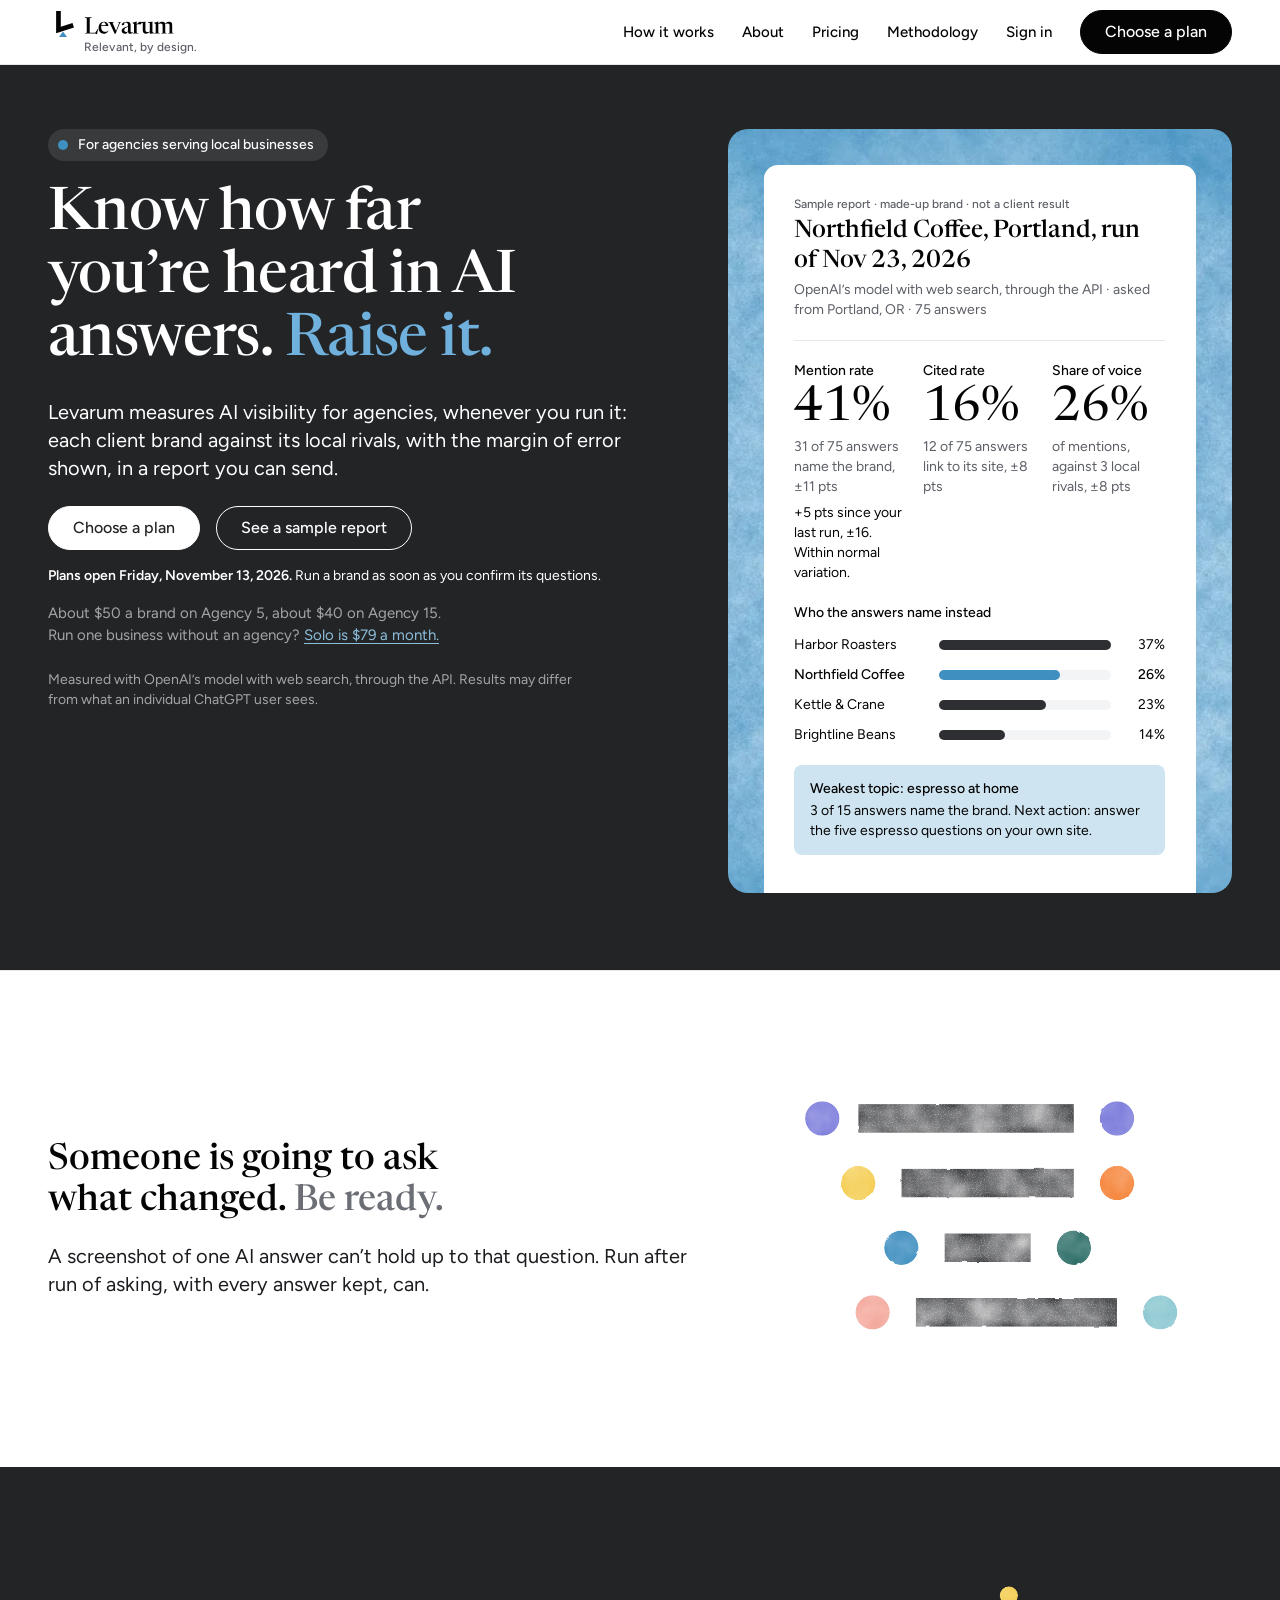
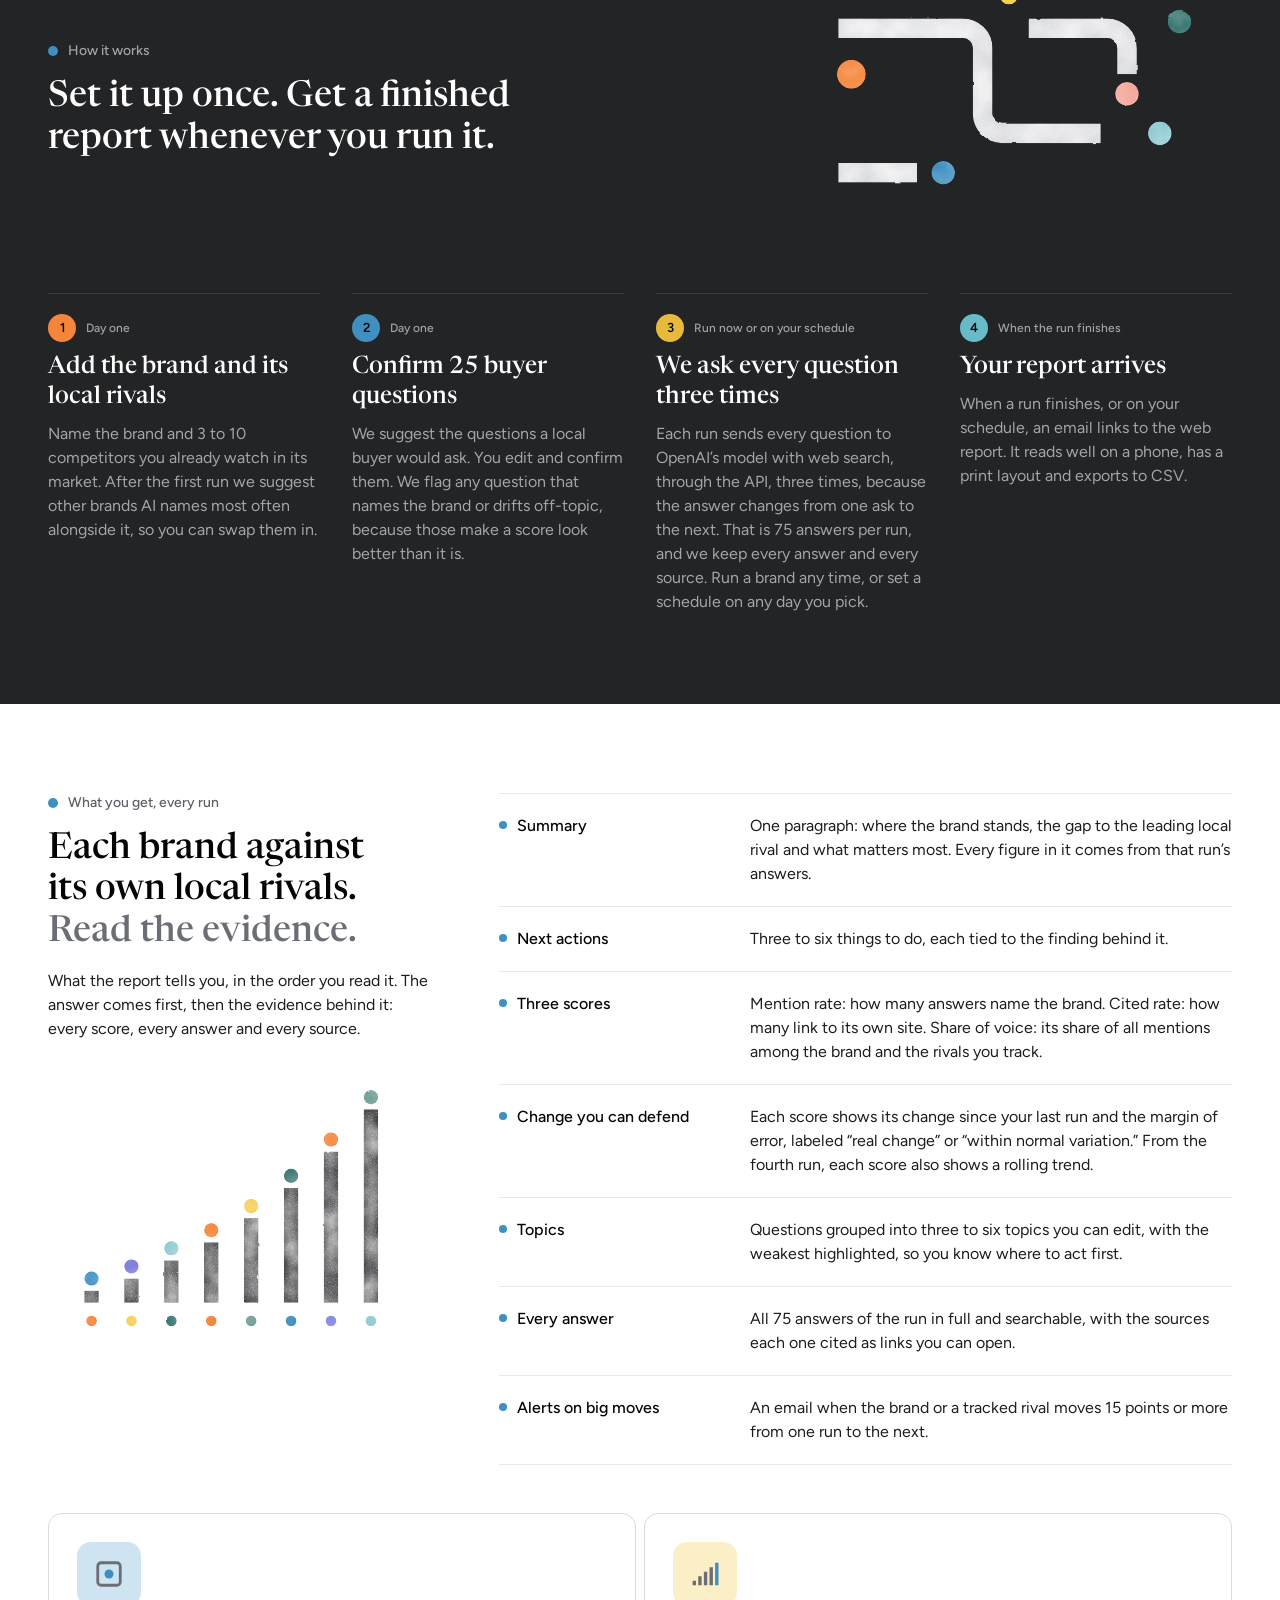
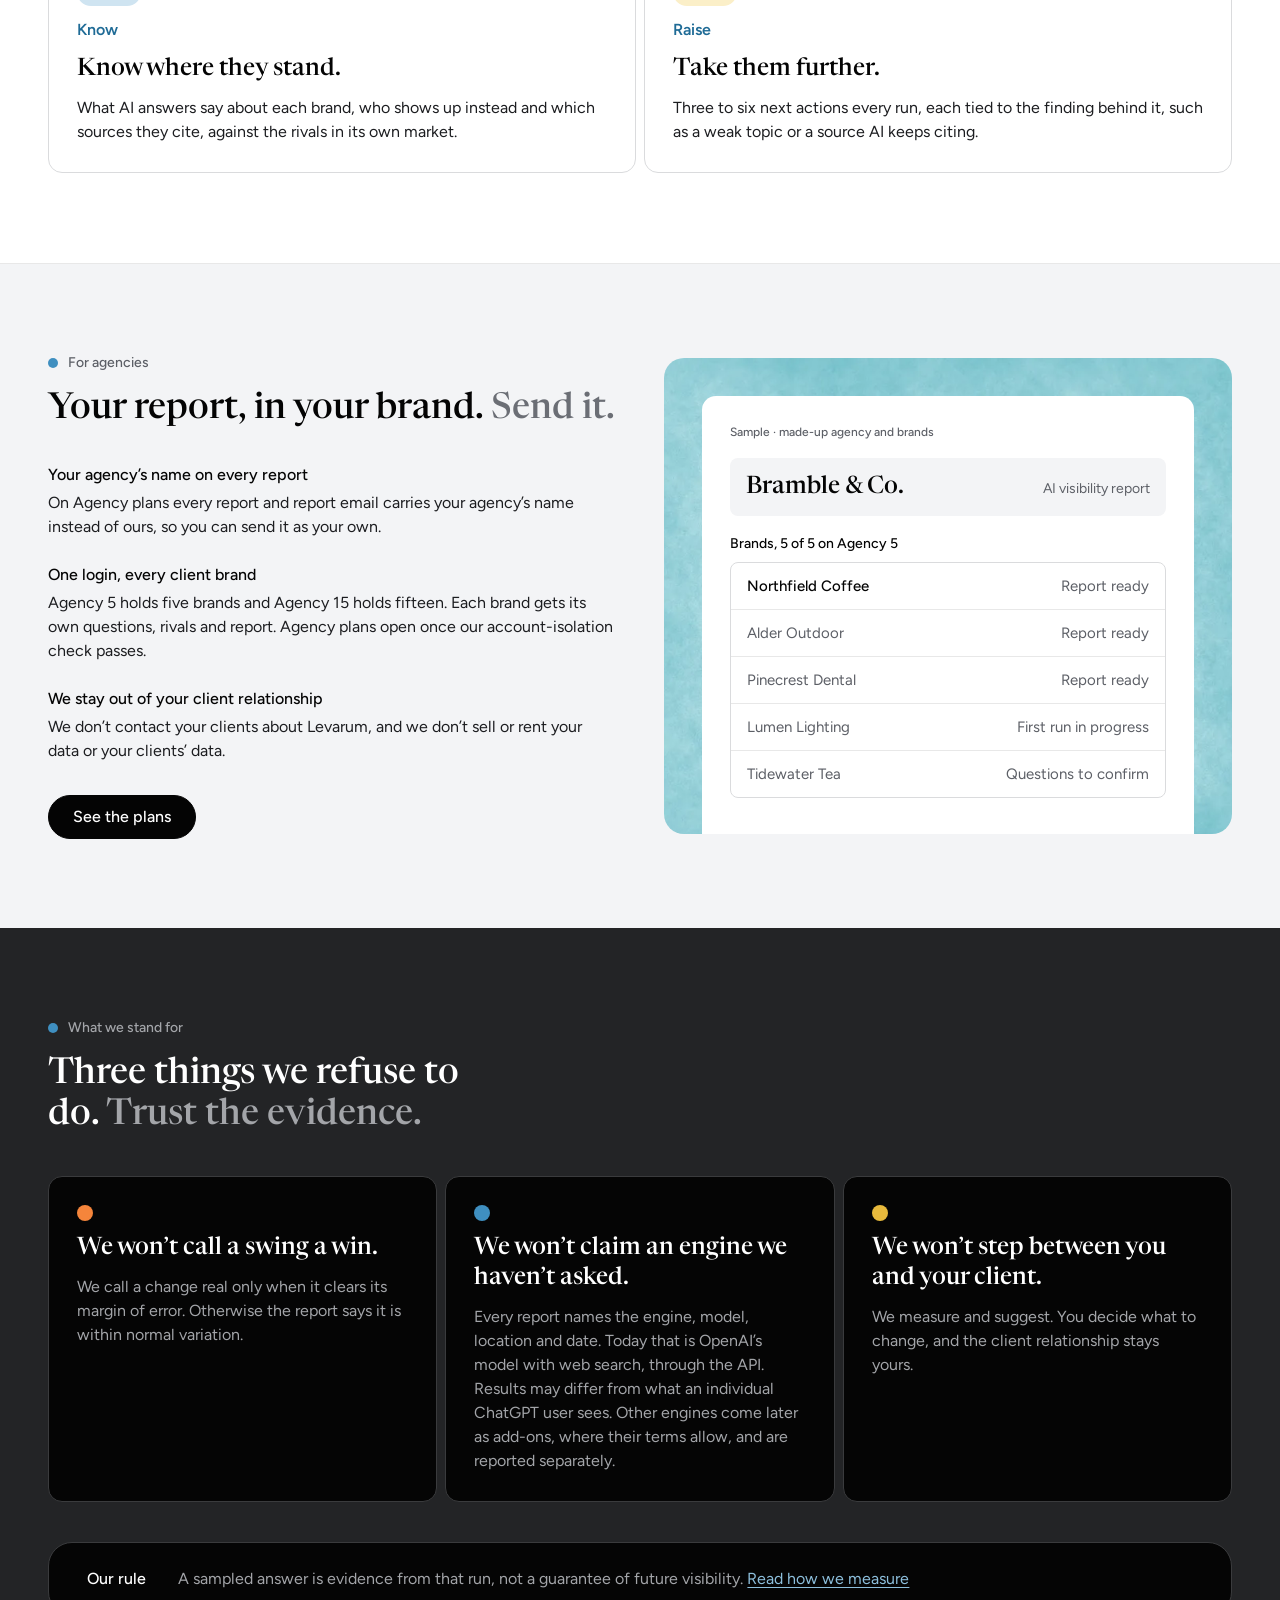
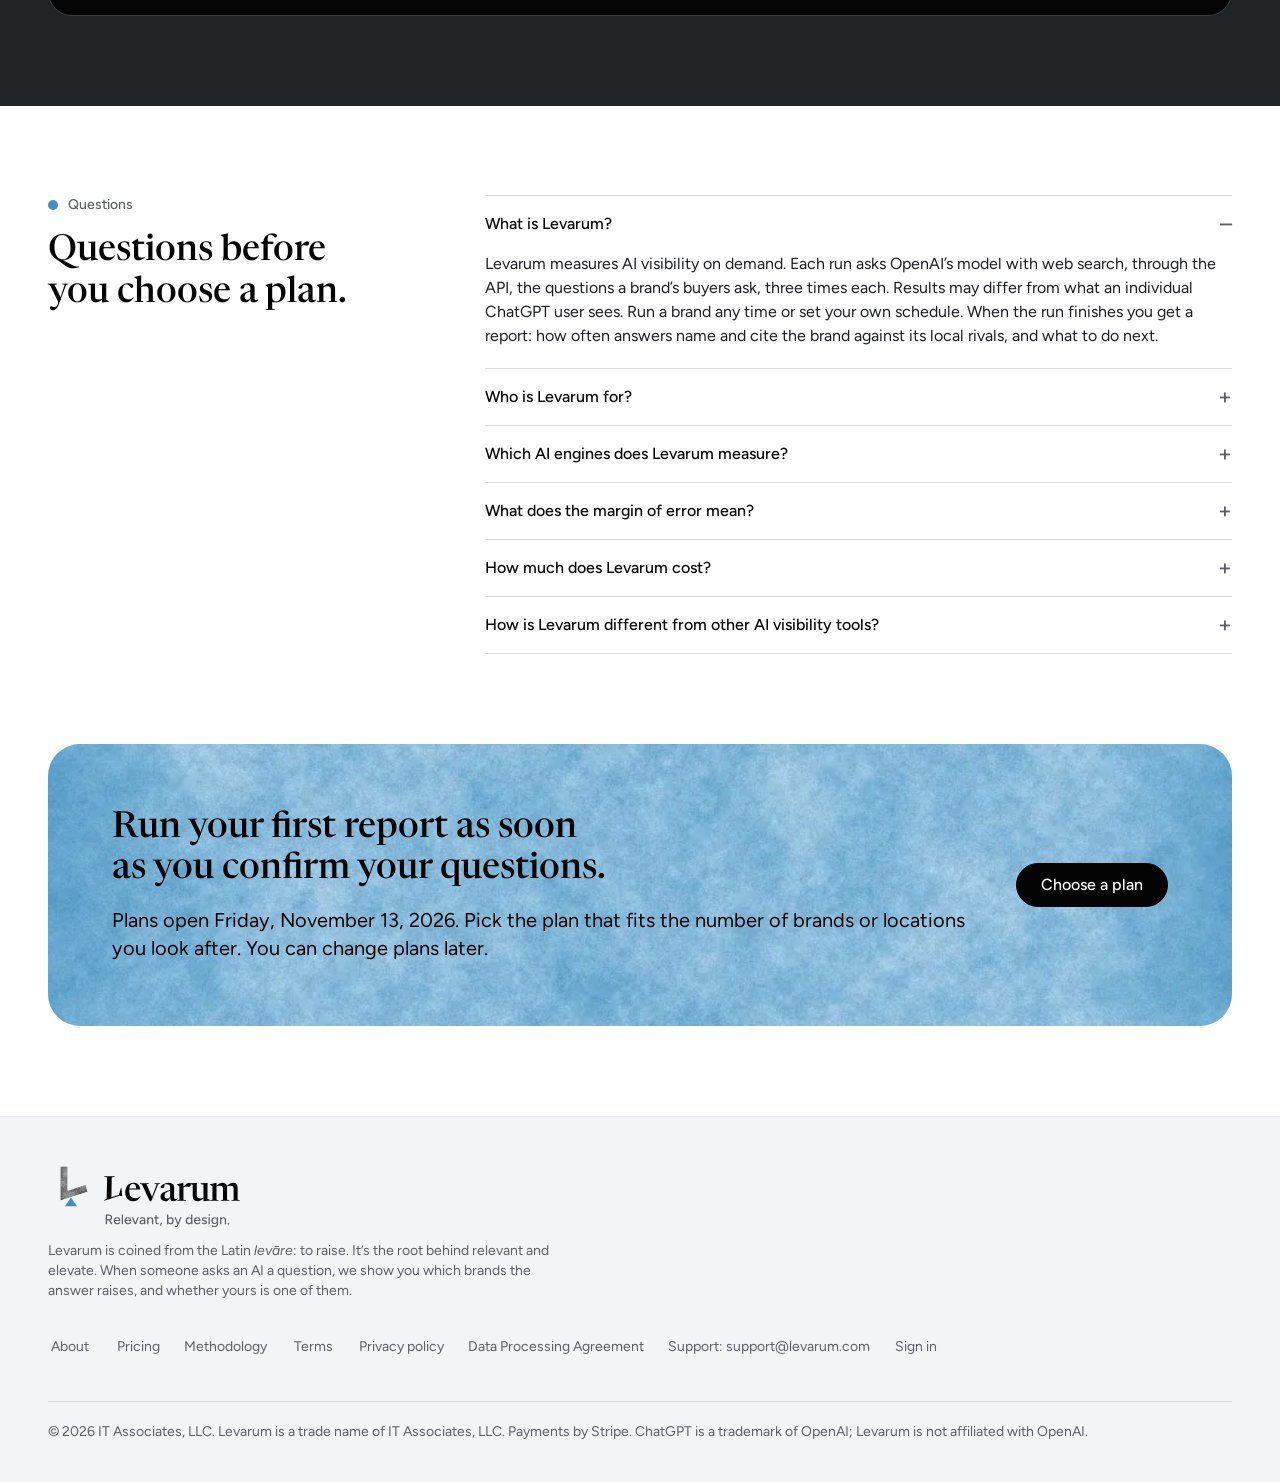
==== commit c036384c: "Switch site to on-demand runs and reports (decision 31 Oct 2026) Replace the daily tracking and week" ====
--- a/index.html
+++ b/index.html
@@ -3,8 +3,8 @@
 <head>
 <meta charset="utf-8">
 <meta name="viewport" content="width=device-width, initial-scale=1">
-<title>Levarum: daily AI visibility tracking for agencies</title>
-<meta name="description" content="Daily AI visibility tracking for each client brand, scored against its own local rivals, with a margin of error on every score and a weekly report. From $79 a month, or about $40 a brand on Agency 15.">
+<title>Levarum: on-demand AI visibility reports for agencies</title>
+<meta name="description" content="AI visibility reports on demand for each client brand, scored against its own local rivals, with a margin of error on every score. Run a brand any time or on your own schedule. From $79 a month, or about $40 a brand on Agency 15.">
 <link rel="icon" href="/favicon.ico" sizes="32x32">
 <link rel="icon" href="/img/icon.svg" type="image/svg+xml">
 <link rel="apple-touch-icon" href="/apple-touch-icon.png">
@@ -12,8 +12,8 @@
 <link rel="preload" href="/assets/fonts/newsreader-latin-opsz-normal.woff2" as="font" type="font/woff2" crossorigin>
 <meta property="og:type" content="website">
 <meta property="og:site_name" content="Levarum">
-<meta property="og:title" content="Levarum: daily AI visibility tracking for agencies">
-<meta property="og:description" content="Daily AI visibility tracking for each client brand, scored against its own local rivals, with a margin of error on every score and a weekly report. From $79 a month, or about $40 a brand on Agency 15.">
+<meta property="og:title" content="Levarum: on-demand AI visibility reports for agencies">
+<meta property="og:description" content="AI visibility reports on demand for each client brand, scored against its own local rivals, with a margin of error on every score. Run a brand any time or on your own schedule. From $79 a month, or about $40 a brand on Agency 15.">
 <meta property="og:url" content="https://levarum-website.vercel.app/">
 <meta property="og:image" content="https://levarum-website.vercel.app/img/og-image.png">
 <meta property="og:image:width" content="1200">
@@ -22,7 +22,7 @@
 <meta name="twitter:card" content="summary_large_image">
 <link rel="stylesheet" href="/assets/levarum.css?v=31357da3">
 <script type="application/ld+json">{"@context": "https://schema.org", "@type": "Organization", "name": "Levarum", "legalName": "IT Associates, LLC", "url": "https://levarum-website.vercel.app/", "logo": "https://levarum-website.vercel.app/img/icon.svg"}</script>
-<script type="application/ld+json">{"@context": "https://schema.org", "@type": "Product", "name": "Levarum AI visibility tracking", "brand": {"@type": "Brand", "name": "Levarum"}, "description": "Daily AI visibility tracking for agencies: each client brand against its local rivals, with the margin of error shown and a weekly report.", "offers": [{"@type": "Offer", "name": "Solo", "price": "79", "priceCurrency": "USD", "url": "https://levarum-website.vercel.app/pricing", "priceSpecification": {"@type": "UnitPriceSpecification", "price": "79", "priceCurrency": "USD", "unitText": "MONTH"}}, {"@type": "Offer", "name": "Agency 5", "price": "249", "priceCurrency": "USD", "url": "https://levarum-website.vercel.app/pricing", "priceSpecification": {"@type": "UnitPriceSpecification", "price": "249", "priceCurrency": "USD", "unitText": "MONTH"}}, {"@type": "Offer", "name": "Agency 15", "price": "599", "priceCurrency": "USD", "url": "https://levarum-website.vercel.app/pricing", "priceSpecification": {"@type": "UnitPriceSpecification", "price": "599", "priceCurrency": "USD", "unitText": "MONTH"}}]}</script>
+<script type="application/ld+json">{"@context": "https://schema.org", "@type": "Product", "name": "Levarum AI visibility tracking", "brand": {"@type": "Brand", "name": "Levarum"}, "description": "On-demand AI visibility reports for agencies: each client brand against its local rivals, with the margin of error shown. Run a brand any time or on your own schedule.", "offers": [{"@type": "Offer", "name": "Solo", "price": "79", "priceCurrency": "USD", "url": "https://levarum-website.vercel.app/pricing", "priceSpecification": {"@type": "UnitPriceSpecification", "price": "79", "priceCurrency": "USD", "unitText": "MONTH"}}, {"@type": "Offer", "name": "Agency 5", "price": "249", "priceCurrency": "USD", "url": "https://levarum-website.vercel.app/pricing", "priceSpecification": {"@type": "UnitPriceSpecification", "price": "249", "priceCurrency": "USD", "unitText": "MONTH"}}, {"@type": "Offer", "name": "Agency 15", "price": "599", "priceCurrency": "USD", "url": "https://levarum-website.vercel.app/pricing", "priceSpecification": {"@type": "UnitPriceSpecification", "price": "599", "priceCurrency": "USD", "unitText": "MONTH"}}]}</script>
 </head>
 <body>
 <a class="lv-skip" href="#main">Skip to content</a>
@@ -60,13 +60,13 @@
 <div style="flex: 1.3 1 480px; min-width: 0; display: flex; flex-direction: column; gap: 24px;">
 <p class="lv-chip">For agencies serving local businesses</p>
 <h1 id="hero-h" class="lv-display" style="color: var(--lv-on-inverse);">Know how far you’re heard in AI answers. <span class="lv-closer lv-closer--accent">Raise it.</span></h1>
-<p class="lv-lead" style="color: var(--lv-on-inverse); max-width: 34em;">Levarum tracks AI visibility every day for agencies: each client brand against its local rivals, with the margin of error shown and a weekly report you can send.</p>
+<p class="lv-lead" style="color: var(--lv-on-inverse); max-width: 34em;">Levarum measures AI visibility for agencies, whenever you run it: each client brand against its local rivals, with the margin of error shown, in a report you can send.</p>
 <div style="display: flex; flex-direction: column; gap: 16px;">
 <div class="lv-cta-row" style="display: flex; flex-wrap: wrap; align-items: center; gap: 12px 16px;">
 <a class="lv-btn" href="/pricing">Choose a plan</a>
 <a class="lv-btn lv-btn-outline" href="#sample">See a sample report</a>
 </div>
-<p class="lv-body-sm" style="color: var(--lv-on-inverse);"><strong style="font-weight: 600;">Plans open Friday, November 13, 2026.</strong> Tracking starts the day after you confirm your questions.</p>
+<p class="lv-body-sm" style="color: var(--lv-on-inverse);"><strong style="font-weight: 600;">Plans open Friday, November 13, 2026.</strong> Run a brand as soon as you confirm its questions.</p>
 <p class="lv-body" style="color: var(--lv-on-inverse-muted);">About $50 a brand on Agency 5, about $40 on Agency 15.<br>Run one business without an agency? <a class="lv-link" href="/pricing">Solo is $79 a month.</a></p>
 </div>
 <p class="lv-body-sm" style="color: var(--lv-on-inverse-muted); max-width: 38em;">Measured with OpenAI’s model with web search, through the API. Results may differ from what an individual ChatGPT user sees.</p>
@@ -76,25 +76,25 @@
 <figure aria-labelledby="sample-cap" style="margin: 0; background: var(--lv-page); border-radius: var(--lv-radius-md) var(--lv-radius-md) 0 0; padding: clamp(20px, 2.4cqw, 32px); display: flex; flex-direction: column; gap: 20px;">
 <div style="display: flex; flex-direction: column; gap: 4px;">
 <p class="lv-caption" style="color: var(--lv-ink-muted);">Sample report · made-up brand · not a client result</p>
-<p id="sample-cap" class="lv-subtitle" style="color: var(--lv-ink);">Northfield Coffee, Portland, week of Nov 23, 2026</p>
-<p class="lv-body-sm" style="color: var(--lv-ink-muted);">OpenAI’s model with web search, through the API · asked from Portland, OR · 175 answers over 7 days</p>
+<p id="sample-cap" class="lv-subtitle" style="color: var(--lv-ink);">Northfield Coffee, Portland, run of Nov 23, 2026</p>
+<p class="lv-body-sm" style="color: var(--lv-ink-muted);">OpenAI’s model with web search, through the API · asked from Portland, OR · 75 answers</p>
 </div>
 <div style="display: grid; grid-template-columns: repeat(auto-fit, minmax(min(100%, 104px), 1fr)); gap: 16px; border-top: 1px solid var(--lv-hairline); padding-top: 20px;">
 <div style="display: flex; flex-direction: column; gap: 2px;">
 <p class="lv-body-sm" style="font-weight: 500; color: var(--lv-ink);">Mention rate</p>
 <p class="lv-numeral" style="color: var(--lv-ink);">41%</p>
-<p class="lv-body-sm" style="color: var(--lv-ink-muted);">72 of 175 answers name the brand, ±7 pts</p>
-<p class="lv-body-sm" style="color: var(--lv-ink); margin-top: 4px;">+5 pts since last week, ±10. Within normal variation.</p>
+<p class="lv-body-sm" style="color: var(--lv-ink-muted);">31 of 75 answers name the brand, ±11 pts</p>
+<p class="lv-body-sm" style="color: var(--lv-ink); margin-top: 4px;">+5 pts since your last run, ±16. Within normal variation.</p>
 </div>
 <div style="display: flex; flex-direction: column; gap: 2px;">
 <p class="lv-body-sm" style="font-weight: 500; color: var(--lv-ink);">Cited rate</p>
 <p class="lv-numeral" style="color: var(--lv-ink);">16%</p>
-<p class="lv-body-sm" style="color: var(--lv-ink-muted);">28 of 175 answers link to its site, ±5 pts</p>
+<p class="lv-body-sm" style="color: var(--lv-ink-muted);">12 of 75 answers link to its site, ±8 pts</p>
 </div>
 <div style="display: flex; flex-direction: column; gap: 2px;">
 <p class="lv-body-sm" style="font-weight: 500; color: var(--lv-ink);">Share of voice</p>
 <p class="lv-numeral" style="color: var(--lv-ink);">26%</p>
-<p class="lv-body-sm" style="color: var(--lv-ink-muted);">of mentions, against 3 local rivals, ±5 pts</p>
+<p class="lv-body-sm" style="color: var(--lv-ink-muted);">of mentions, against 3 local rivals, ±8 pts</p>
 </div>
 </div>
 <div class="lv-m-hide" style="display: flex; flex-direction: column; gap: 12px;">
@@ -108,7 +108,7 @@
 </div>
 <div style="background: var(--lv-tint); border-radius: var(--lv-radius-sm); padding: 14px 16px; margin-bottom: 8px; display: flex; flex-direction: column; gap: 2px;">
 <p class="lv-body-sm" style="font-weight: 500; color: var(--lv-ink);">Weakest topic: espresso at home</p>
-<p class="lv-body-sm" style="color: var(--lv-ink);">7 of 35 answers name the brand. Next action: answer the five espresso questions on your own site.</p>
+<p class="lv-body-sm" style="color: var(--lv-ink);">3 of 15 answers name the brand. Next action: answer the five espresso questions on your own site.</p>
 </div>
 </figure>
 </div>
@@ -121,7 +121,7 @@
 <div style="display: flex; flex-wrap: wrap; align-items: center; justify-content: space-between; gap: 40px 64px;">
 <div style="flex: 1 1 400px; min-width: 0; display: flex; flex-direction: column; gap: 20px; max-width: 46em;">
 <h2 id="problem-h" class="lv-headline" style="color: var(--lv-ink);">Someone is going to ask what changed. <span class="lv-closer">Be ready.</span></h2>
-<p class="lv-lead" style="color: var(--lv-ink-body);">A screenshot of one AI answer can’t hold up to that question. Four weeks of daily asking, with every answer kept, can.</p>
+<p class="lv-lead" style="color: var(--lv-ink-body);">A screenshot of one AI answer can’t hold up to that question. Run after run of asking, with every answer kept, can.</p>
 </div>
 <img width="640" height="440" loading="lazy" decoding="async" src="/img/illustration-65a2b0a2.svg" alt="" style="flex: 0 1 460px; width: min(100%, 460px); height: auto; display: block;">
 </div>
@@ -133,7 +133,7 @@
 <div style="display: flex; flex-wrap: wrap; align-items: center; justify-content: space-between; gap: 32px 64px;">
 <div style="flex: 1 1 360px; min-width: 0; display: flex; flex-direction: column; gap: 16px; max-width: 40em;">
 <p class="lv-eyebrow">How it works</p>
-<h2 id="how-h" class="lv-headline" style="color: var(--lv-on-inverse);">Set it up once. Get a finished report every week.</h2>
+<h2 id="how-h" class="lv-headline" style="color: var(--lv-on-inverse);">Set it up once. Get a finished report whenever you run it.</h2>
 </div>
 <img width="640" height="440" loading="lazy" decoding="async" src="/img/illustration-a85e7f0f.svg" alt="" style="flex: 0 1 420px; width: min(100%, 420px); height: auto; display: block;">
 </div>
@@ -141,7 +141,7 @@
 <li style="display: flex; flex-direction: column; gap: 10px; border-top: 1px solid var(--lv-inverse-rule); padding-top: 20px;">
 <p class="lv-caption" style="display: flex; align-items: center; gap: 10px; color: var(--lv-on-inverse-muted);"><span aria-hidden="true" style="width: 28px; height: 28px; border-radius: 50%; background: var(--lv-ill-ember); color: #040404; display: grid; place-items: center; font-size: 13px; font-weight: 600;">1</span>Day one</p>
 <h3 class="lv-subtitle" style="color: var(--lv-on-inverse);">Add the brand and its local rivals</h3>
-<p class="lv-body-lg" style="color: var(--lv-on-inverse-muted);">Name the brand and 3 to 10 competitors you already watch in its market. After the first week we suggest other brands AI names most often alongside it, so you can swap them in.</p>
+<p class="lv-body-lg" style="color: var(--lv-on-inverse-muted);">Name the brand and 3 to 10 competitors you already watch in its market. After the first run we suggest other brands AI names most often alongside it, so you can swap them in.</p>
 </li>
 <li style="display: flex; flex-direction: column; gap: 10px; border-top: 1px solid var(--lv-inverse-rule); padding-top: 20px;">
 <p class="lv-caption" style="display: flex; align-items: center; gap: 10px; color: var(--lv-on-inverse-muted);"><span aria-hidden="true" style="width: 28px; height: 28px; border-radius: 50%; background: var(--lv-accent); color: #040404; display: grid; place-items: center; font-size: 13px; font-weight: 600;">2</span>Day one</p>
@@ -149,14 +149,14 @@
 <p class="lv-body-lg" style="color: var(--lv-on-inverse-muted);">We suggest the questions a local buyer would ask. You edit and confirm them. We flag any question that names the brand or drifts off-topic, because those make a score look better than it is.</p>
 </li>
 <li style="display: flex; flex-direction: column; gap: 10px; border-top: 1px solid var(--lv-inverse-rule); padding-top: 20px;">
-<p class="lv-caption" style="display: flex; align-items: center; gap: 10px; color: var(--lv-on-inverse-muted);"><span aria-hidden="true" style="width: 28px; height: 28px; border-radius: 50%; background: var(--lv-sun); color: #040404; display: grid; place-items: center; font-size: 13px; font-weight: 600;">3</span>Every day</p>
-<h3 class="lv-subtitle" style="color: var(--lv-on-inverse);">We ask every question, every day</h3>
-<p class="lv-body-lg" style="color: var(--lv-on-inverse-muted);">Each question goes to OpenAI’s model with web search, through the API, once a day, because the answer changes from one ask to the next. That is 175 answers per brand each week, and we keep every answer and every source.</p>
+<p class="lv-caption" style="display: flex; align-items: center; gap: 10px; color: var(--lv-on-inverse-muted);"><span aria-hidden="true" style="width: 28px; height: 28px; border-radius: 50%; background: var(--lv-sun); color: #040404; display: grid; place-items: center; font-size: 13px; font-weight: 600;">3</span>Run now or on your schedule</p>
+<h3 class="lv-subtitle" style="color: var(--lv-on-inverse);">We ask every question three times</h3>
+<p class="lv-body-lg" style="color: var(--lv-on-inverse-muted);">Each run sends every question to OpenAI’s model with web search, through the API, three times, because the answer changes from one ask to the next. That is 75 answers per run, and we keep every answer and every source. Run a brand any time, or set a schedule on any day you pick.</p>
 </li>
 <li style="display: flex; flex-direction: column; gap: 10px; border-top: 1px solid var(--lv-inverse-rule); padding-top: 20px;">
-<p class="lv-caption" style="display: flex; align-items: center; gap: 10px; color: var(--lv-on-inverse-muted);"><span aria-hidden="true" style="width: 28px; height: 28px; border-radius: 50%; background: var(--lv-ice); color: #040404; display: grid; place-items: center; font-size: 13px; font-weight: 600;">4</span>Every morning and every week</p>
-<h3 class="lv-subtitle" style="color: var(--lv-on-inverse);">Your report updates</h3>
-<p class="lv-body-lg" style="color: var(--lv-on-inverse-muted);">The web report updates every morning. A weekly digest email, on the day you choose, links to it. It reads well on a phone, has a print layout and exports to CSV.</p>
+<p class="lv-caption" style="display: flex; align-items: center; gap: 10px; color: var(--lv-on-inverse-muted);"><span aria-hidden="true" style="width: 28px; height: 28px; border-radius: 50%; background: var(--lv-ice); color: #040404; display: grid; place-items: center; font-size: 13px; font-weight: 600;">4</span>When the run finishes</p>
+<h3 class="lv-subtitle" style="color: var(--lv-on-inverse);">Your report arrives</h3>
+<p class="lv-body-lg" style="color: var(--lv-on-inverse-muted);">When a run finishes, or on your schedule, an email links to the web report. It reads well on a phone, has a print layout and exports to CSV.</p>
 </li>
 </ol>
 </div>
@@ -166,7 +166,7 @@
 <div class="lv-wrap" style="padding-top: clamp(56px, 7cqw, 96px); padding-bottom: clamp(56px, 7cqw, 96px); display: flex; flex-direction: column; gap: 48px;">
 <div style="display: flex; flex-wrap: wrap; gap: 40px 64px;">
 <div style="flex: 1 1 300px; min-width: 0; display: flex; flex-direction: column; gap: 16px;">
-<p class="lv-eyebrow">What you get, every week</p>
+<p class="lv-eyebrow">What you get, every run</p>
 <h2 id="report-h" class="lv-headline" style="color: var(--lv-ink);">Each brand against its own local rivals. <span class="lv-closer">Read the evidence.</span></h2>
 <p class="lv-body-lg" style="color: var(--lv-ink-body);">What the report tells you, in the order you read it. The answer comes first, then the evidence behind it: every score, every answer and every source.</p>
 <img width="640" height="440" loading="lazy" decoding="async" src="/img/illustration-48159eb1.svg" alt="" style="width: min(100%, 420px); height: auto; display: block; margin-top: 16px;">
@@ -174,7 +174,7 @@
 <dl style="flex: 2 1 560px; min-width: 0; margin: 0; display: flex; flex-direction: column;">
 <div style="display: flex; flex-wrap: wrap; gap: 4px 24px; padding: 20px 0; border-top: 1px solid var(--lv-hairline);">
 <dt class="lv-body-strong lv-dt" style="flex: 1 1 180px; margin: 0; color: var(--lv-ink);">Summary</dt>
-<dd class="lv-body-lg" style="flex: 3 1 340px; margin: 0; color: var(--lv-ink-body);">One paragraph: where the brand stands, the gap to the leading local rival and what matters most. Every figure in it comes from that week’s answers.</dd>
+<dd class="lv-body-lg" style="flex: 3 1 340px; margin: 0; color: var(--lv-ink-body);">One paragraph: where the brand stands, the gap to the leading local rival and what matters most. Every figure in it comes from that run’s answers.</dd>
 </div>
 <div style="display: flex; flex-wrap: wrap; gap: 4px 24px; padding: 20px 0; border-top: 1px solid var(--lv-hairline);">
 <dt class="lv-body-strong lv-dt" style="flex: 1 1 180px; margin: 0; color: var(--lv-ink);">Next actions</dt>
@@ -186,7 +186,7 @@
 </div>
 <div style="display: flex; flex-wrap: wrap; gap: 4px 24px; padding: 20px 0; border-top: 1px solid var(--lv-hairline);">
 <dt class="lv-body-strong lv-dt" style="flex: 1 1 180px; margin: 0; color: var(--lv-ink);">Change you can defend</dt>
-<dd class="lv-body-lg" style="flex: 3 1 340px; margin: 0; color: var(--lv-ink-body);">Each score shows its change since last week and the margin of error, labeled “real change” or “within normal variation.” From week four, each score also shows a rolling trend.</dd>
+<dd class="lv-body-lg" style="flex: 3 1 340px; margin: 0; color: var(--lv-ink-body);">Each score shows its change since your last run and the margin of error, labeled “real change” or “within normal variation.” From the fourth run, each score also shows a rolling trend.</dd>
 </div>
 <div style="display: flex; flex-wrap: wrap; gap: 4px 24px; padding: 20px 0; border-top: 1px solid var(--lv-hairline);">
 <dt class="lv-body-strong lv-dt" style="flex: 1 1 180px; margin: 0; color: var(--lv-ink);">Topics</dt>
@@ -194,11 +194,11 @@
 </div>
 <div style="display: flex; flex-wrap: wrap; gap: 4px 24px; padding: 20px 0; border-top: 1px solid var(--lv-hairline);">
 <dt class="lv-body-strong lv-dt" style="flex: 1 1 180px; margin: 0; color: var(--lv-ink);">Every answer</dt>
-<dd class="lv-body-lg" style="flex: 3 1 340px; margin: 0; color: var(--lv-ink-body);">All 175 answers of the week in full and searchable, with the sources each one cited as links you can open.</dd>
+<dd class="lv-body-lg" style="flex: 3 1 340px; margin: 0; color: var(--lv-ink-body);">All 75 answers of the run in full and searchable, with the sources each one cited as links you can open.</dd>
 </div>
 <div style="display: flex; flex-wrap: wrap; gap: 4px 24px; padding: 20px 0; border-top: 1px solid var(--lv-hairline); border-bottom: 1px solid var(--lv-hairline);">
-<dt class="lv-body-strong lv-dt" style="flex: 1 1 180px; margin: 0; color: var(--lv-ink);">Alerts between reports</dt>
-<dd class="lv-body-lg" style="flex: 3 1 340px; margin: 0; color: var(--lv-ink-body);">An email when the brand or a tracked rival moves 15 points or more in a week.</dd>
+<dt class="lv-body-strong lv-dt" style="flex: 1 1 180px; margin: 0; color: var(--lv-ink);">Alerts on big moves</dt>
+<dd class="lv-body-lg" style="flex: 3 1 340px; margin: 0; color: var(--lv-ink-body);">An email when the brand or a tracked rival moves 15 points or more from one run to the next.</dd>
 </div>
 </dl>
 </div>
@@ -213,7 +213,7 @@
 <span style="width: 64px; height: 64px; border-radius: var(--lv-radius-md); background: var(--lv-tint-sun); display: grid; place-items: center;"><img width="32" height="32" loading="lazy" decoding="async" src="/img/illustration-6ac0e00a.svg" alt="" style="width: 36px; height: 36px; display: block;"></span>
 <p class="lv-body-strong" style="color: var(--lv-accent-text); font-weight: 600;">Raise</p>
 <h3 class="lv-subtitle" style="color: var(--lv-ink);">Take them further.</h3>
-<p class="lv-body-lg" style="color: var(--lv-ink-body);">Three to six next actions every week, each tied to the finding behind it, such as a weak topic or a source AI keeps citing.</p>
+<p class="lv-body-lg" style="color: var(--lv-ink-body);">Three to six next actions every run, each tied to the finding behind it, such as a weak topic or a source AI keeps citing.</p>
 </li>
 </ul>
 </div>
@@ -229,7 +229,7 @@
 <ul role="list" style="list-style: none; margin: 0; padding: 0; display: flex; flex-direction: column; gap: 24px;">
 <li style="display: flex; flex-direction: column; gap: 4px;">
 <h3 class="lv-body-strong" style="color: var(--lv-ink);">Your agency’s name on every report</h3>
-<p class="lv-body-lg" style="color: var(--lv-ink-body);">On Agency plans every report and digest email carries your agency’s name instead of ours, so you can send it as your own.</p>
+<p class="lv-body-lg" style="color: var(--lv-ink-body);">On Agency plans every report and report email carries your agency’s name instead of ours, so you can send it as your own.</p>
 </li>
 <li style="display: flex; flex-direction: column; gap: 4px;">
 <h3 class="lv-body-strong" style="color: var(--lv-ink);">One login, every client brand</h3>
@@ -255,7 +255,7 @@
 <li style="display: flex; justify-content: space-between; gap: 12px; padding: 12px 16px; border-bottom: 1px solid var(--lv-hairline); font-weight: 500; color: var(--lv-ink);"><span>Northfield Coffee</span><span style="font-weight: 400; color: var(--lv-ink-muted);">Report ready</span></li>
 <li style="display: flex; justify-content: space-between; gap: 12px; padding: 12px 16px; border-bottom: 1px solid var(--lv-hairline);"><span>Alder Outdoor</span><span>Report ready</span></li>
 <li style="display: flex; justify-content: space-between; gap: 12px; padding: 12px 16px; border-bottom: 1px solid var(--lv-hairline);"><span>Pinecrest Dental</span><span>Report ready</span></li>
-<li style="display: flex; justify-content: space-between; gap: 12px; padding: 12px 16px; border-bottom: 1px solid var(--lv-hairline);"><span>Lumen Lighting</span><span>First week running</span></li>
+<li style="display: flex; justify-content: space-between; gap: 12px; padding: 12px 16px; border-bottom: 1px solid var(--lv-hairline);"><span>Lumen Lighting</span><span>First run in progress</span></li>
 <li style="display: flex; justify-content: space-between; gap: 12px; padding: 12px 16px;"><span>Tidewater Tea</span><span>Questions to confirm</span></li>
 </ul>
 </div>
@@ -305,7 +305,7 @@
 <div class="lv-faq" style="flex: 2 1 560px; min-width: 0; border-top: 1px solid var(--lv-rule);">
 <details open style="border-bottom: 1px solid var(--lv-rule);">
 <summary>What is Levarum?</summary>
-<p class="lv-body-lg" style="margin: 0 0 20px; color: var(--lv-ink-body);">Levarum tracks AI visibility every day. Each day it asks OpenAI’s model with web search, through the API, the questions a brand’s buyers ask. Results may differ from what an individual ChatGPT user sees. The web report updates every morning, and a weekly digest arrives on the day you choose: how often answers name and cite the brand against its local rivals, and what to do next.</p>
+<p class="lv-body-lg" style="margin: 0 0 20px; color: var(--lv-ink-body);">Levarum measures AI visibility on demand. Each run asks OpenAI’s model with web search, through the API, the questions a brand’s buyers ask, three times each. Results may differ from what an individual ChatGPT user sees. Run a brand any time or set your own schedule. When the run finishes you get a report: how often answers name and cite the brand against its local rivals, and what to do next.</p>
 </details>
 <details style="border-bottom: 1px solid var(--lv-rule);">
 <summary>Who is Levarum for?</summary>
@@ -321,7 +321,7 @@
 </details>
 <details style="border-bottom: 1px solid var(--lv-rule);">
 <summary>How much does Levarum cost?</summary>
-<p class="lv-body-lg" style="margin: 0 0 20px; color: var(--lv-ink-body);">Solo is $79 a month for one brand. Agency 5 is $249 a month for five brands, about $50 a brand. Agency 15 is $599 a month for fifteen brands, about $40 a brand. Prices are in US dollars, billed monthly until you cancel. Add-ons per brand: Insights $29 a month and Action drafts $49 a month. You can change plans later.</p>
+<p class="lv-body-lg" style="margin: 0 0 20px; color: var(--lv-ink-body);">Solo is $79 a month for one brand. Agency 5 is $249 a month for five brands, about $50 a brand. Agency 15 is $599 a month for fifteen brands, about $40 a brand. Prices are in US dollars, billed monthly until you cancel. Each plan includes 4 runs per brand a month; extra runs use credits, priced when plans open. Add-ons per brand: Insights $29 a month and Action drafts $49 a month. You can change plans later.</p>
 </details>
 <details style="border-bottom: 1px solid var(--lv-rule);">
 <summary>How is Levarum different from other AI visibility tools?</summary>
@@ -335,7 +335,7 @@
 <div class="lv-wrap" style="padding-top: clamp(56px, 7cqw, 96px); padding-bottom: clamp(56px, 7cqw, 96px);">
 <div class="lv-frame-sky" style="border-radius: var(--lv-radius-2xl); padding: clamp(32px, 5cqw, 72px); display: flex; flex-wrap: wrap; align-items: center; justify-content: space-between; gap: 32px 48px;">
 <div style="flex: 1 1 420px; min-width: 0; display: flex; flex-direction: column; gap: 16px;">
-<h2 id="band-h" class="lv-headline" style="color: var(--lv-ink);">Your first results arrive the morning after you confirm your questions.</h2>
+<h2 id="band-h" class="lv-headline" style="color: var(--lv-ink);">Run your first report as soon as you confirm your questions.</h2>
 <p class="lv-lead" style="color: var(--lv-ink);">Plans open Friday, November 13, 2026. Pick the plan that fits the number of brands or locations you look after. You can change plans later.</p>
 </div>
 <a class="lv-btn" href="/pricing">Choose a plan</a>
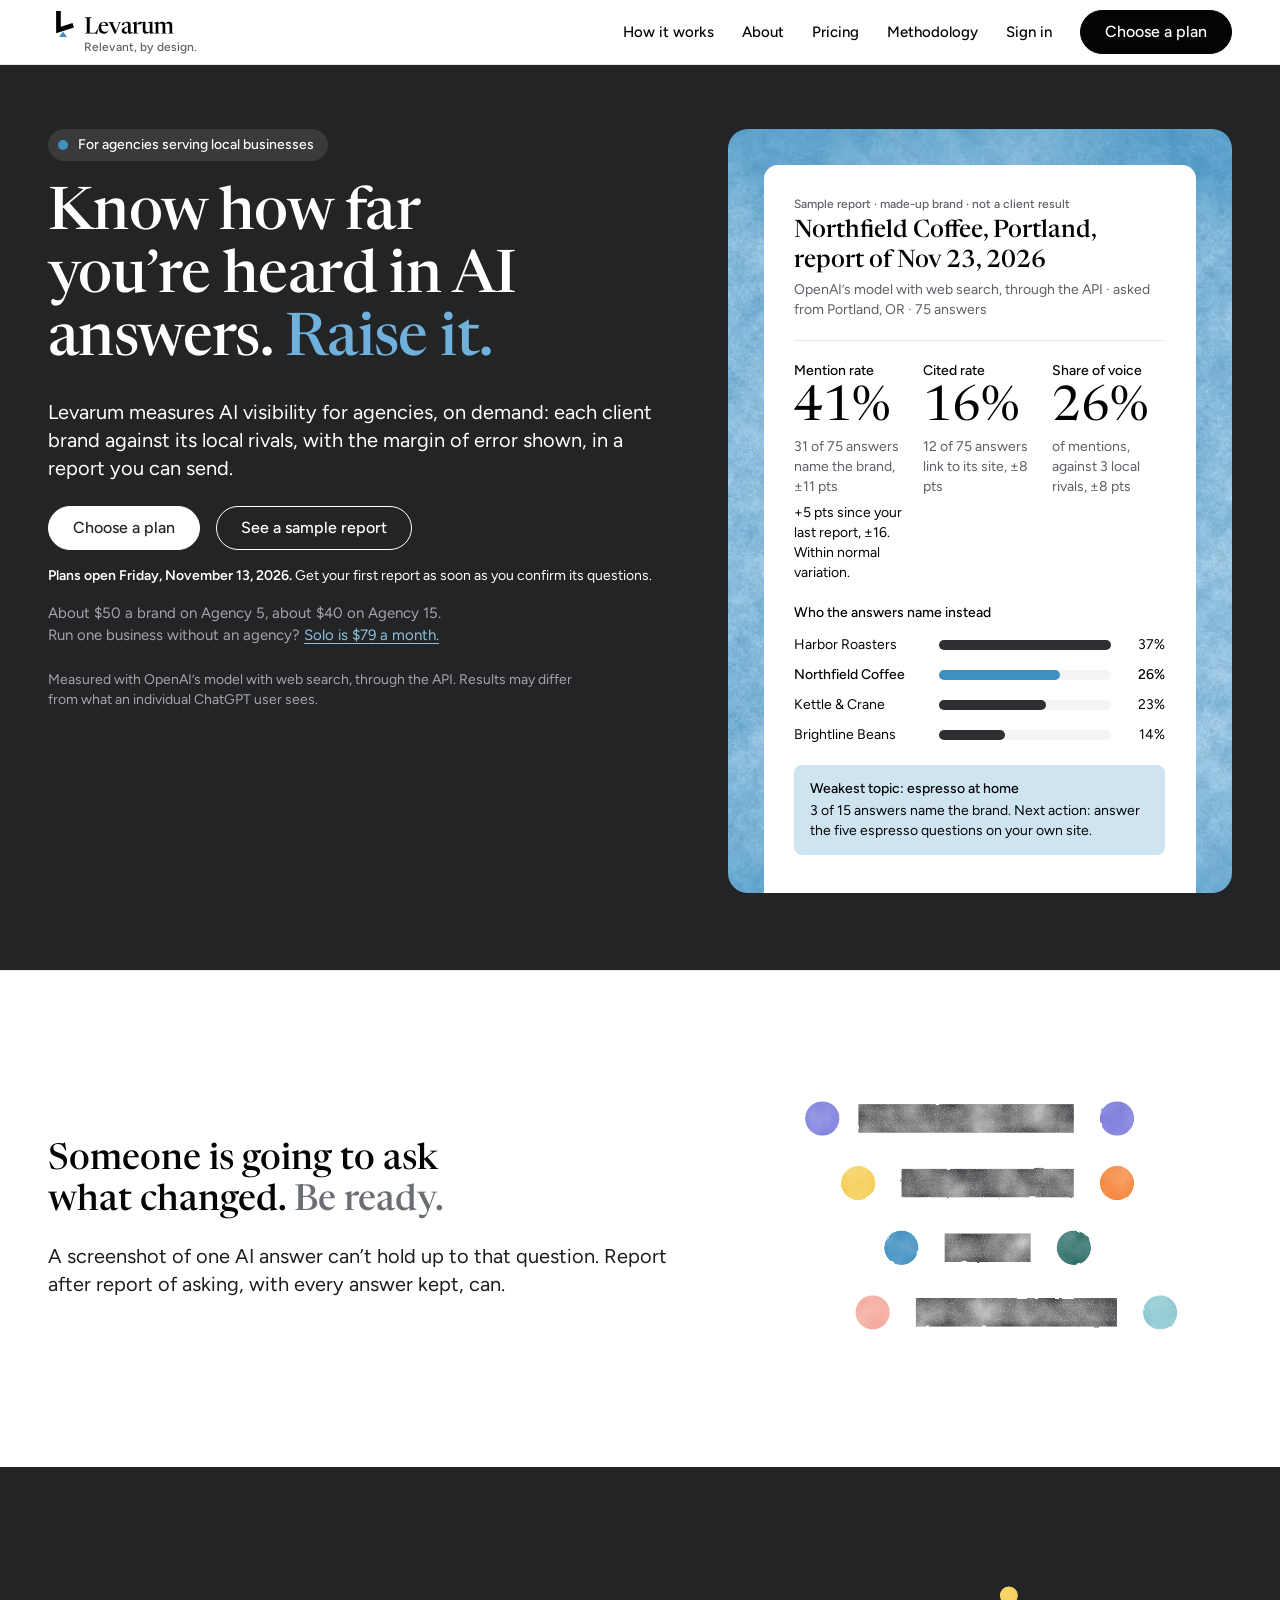
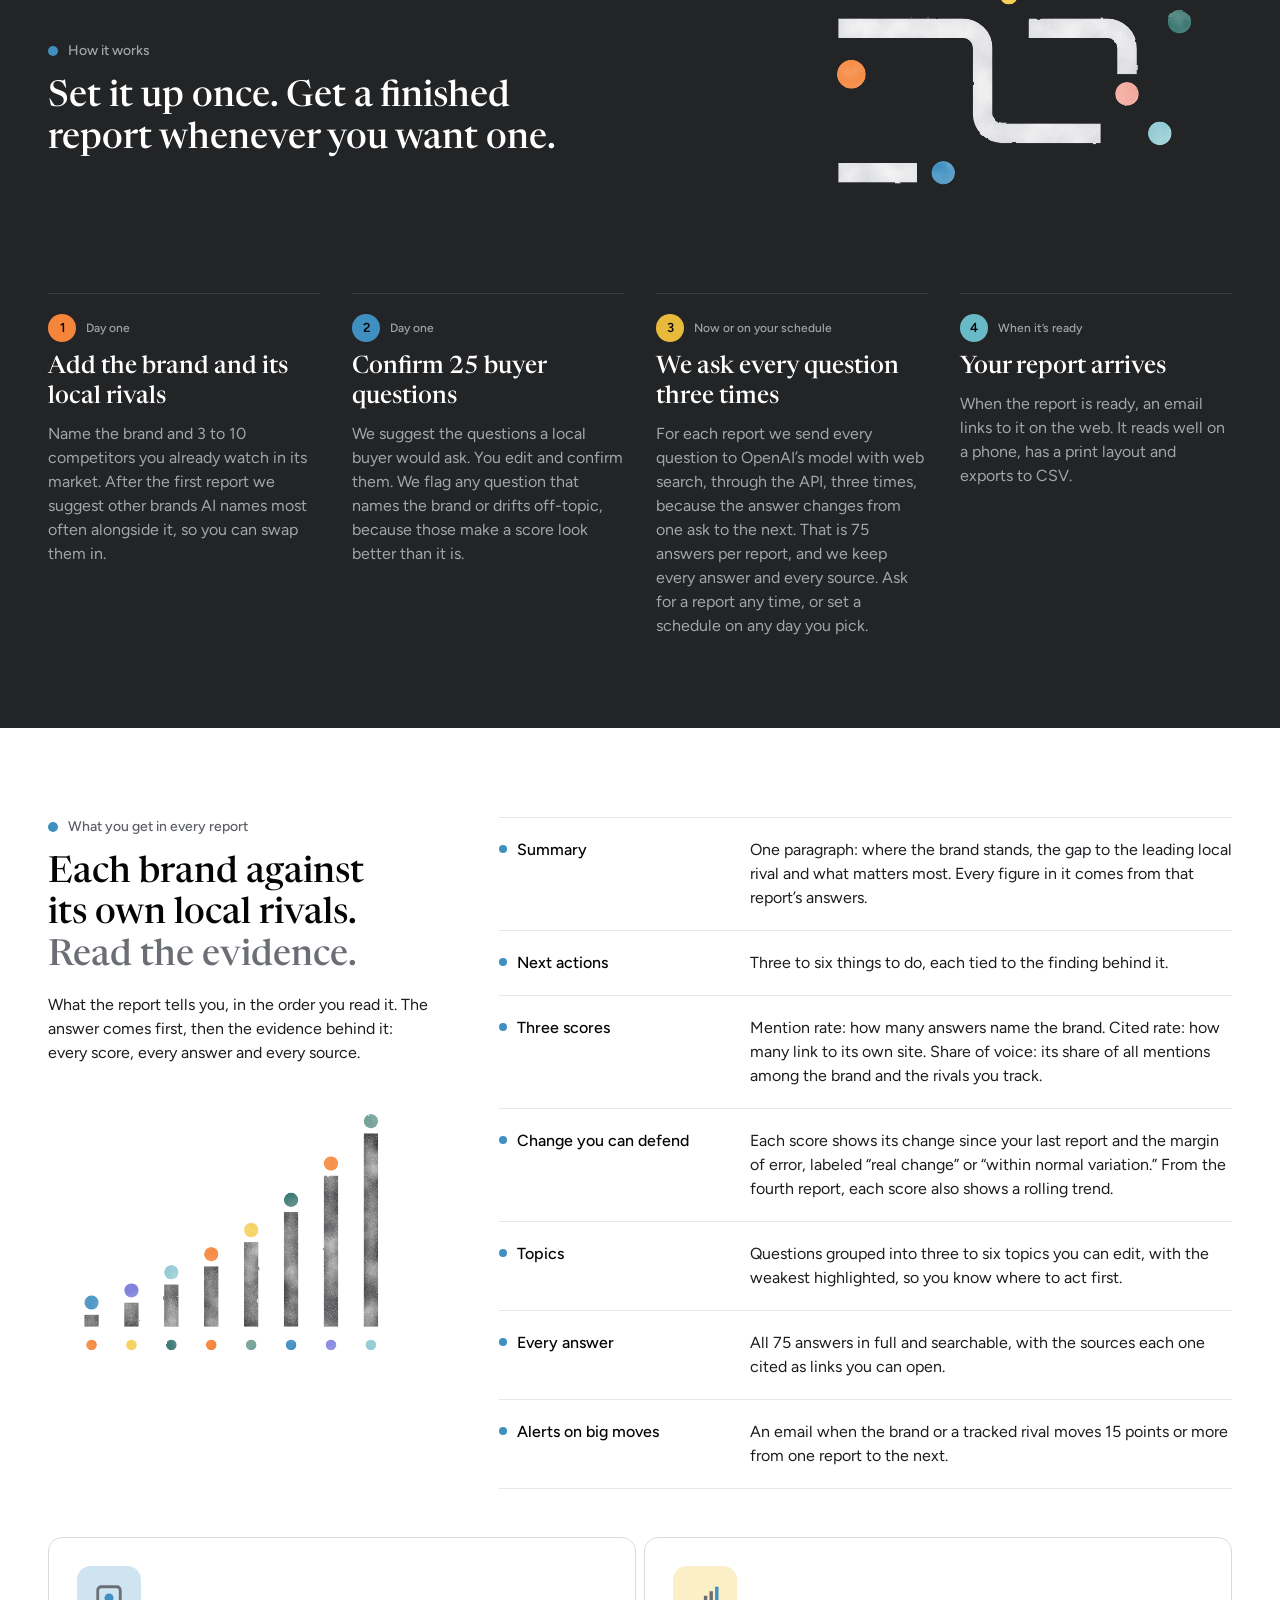
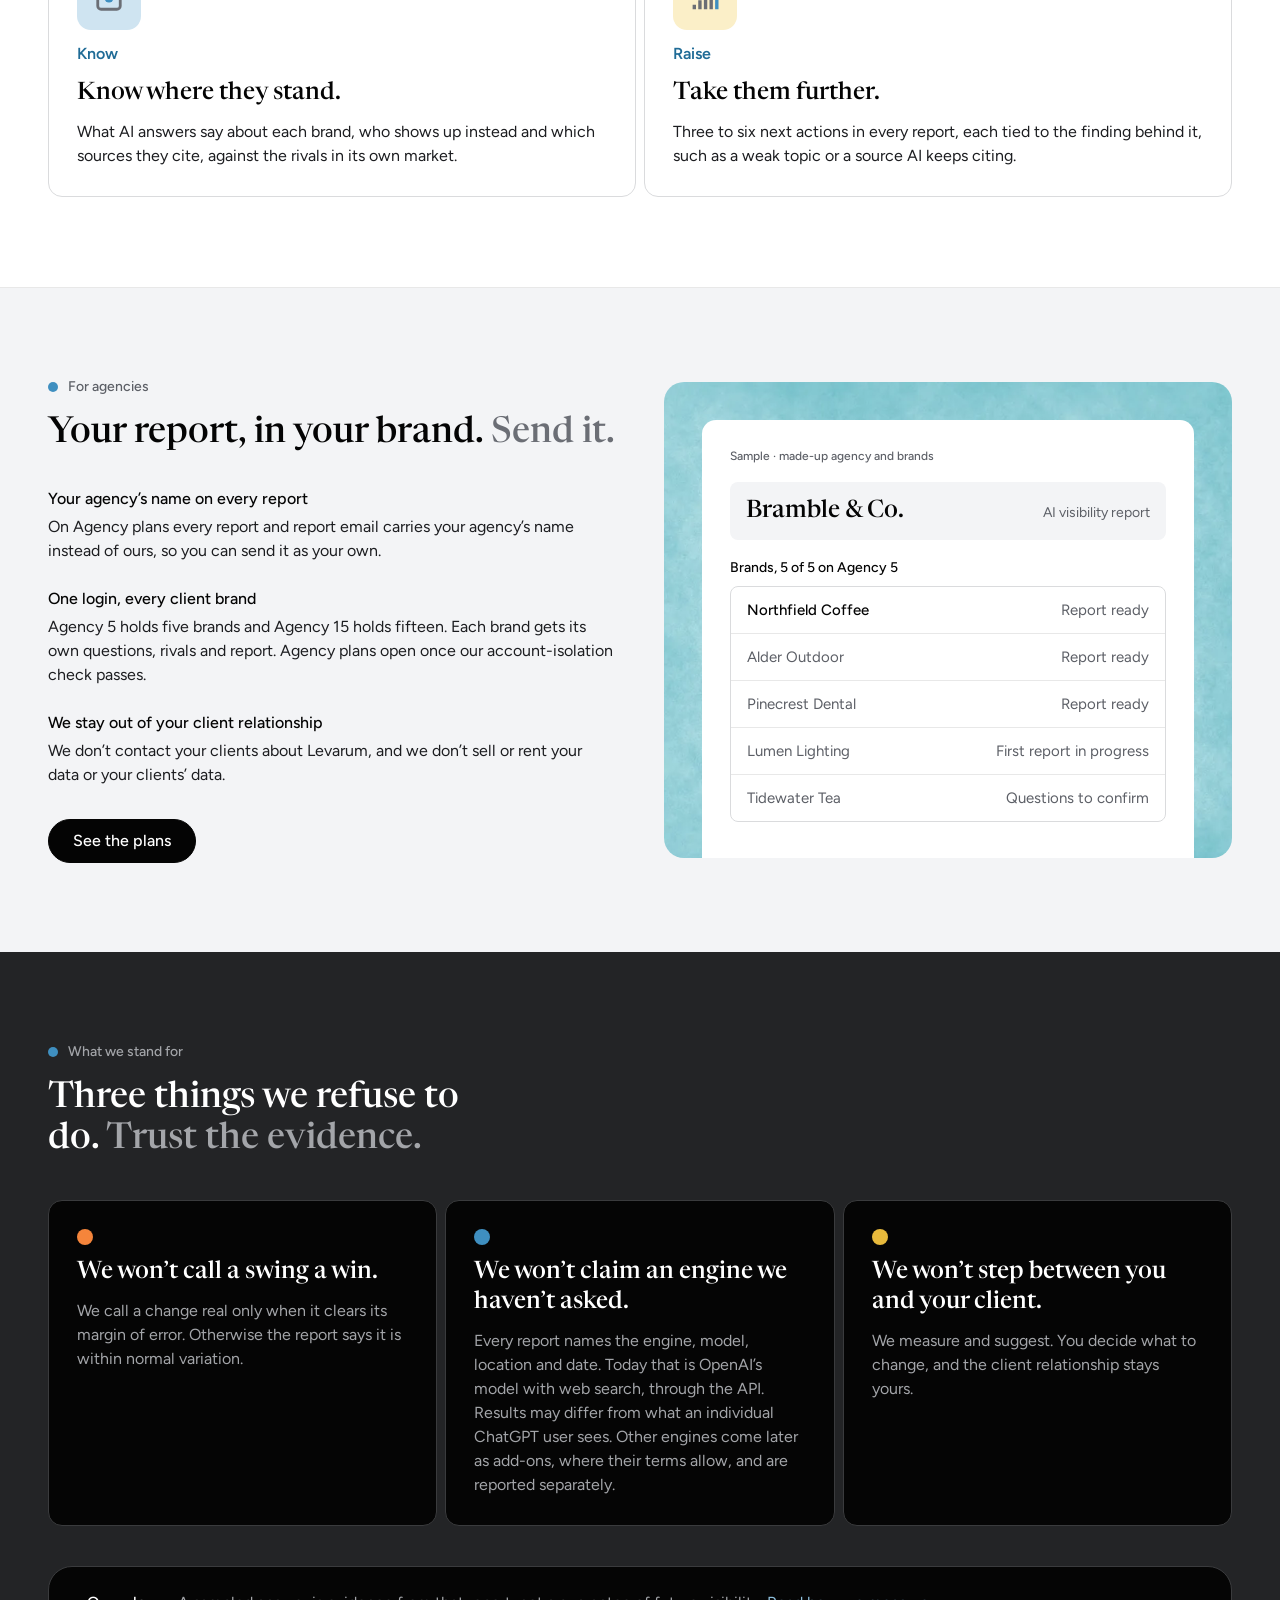
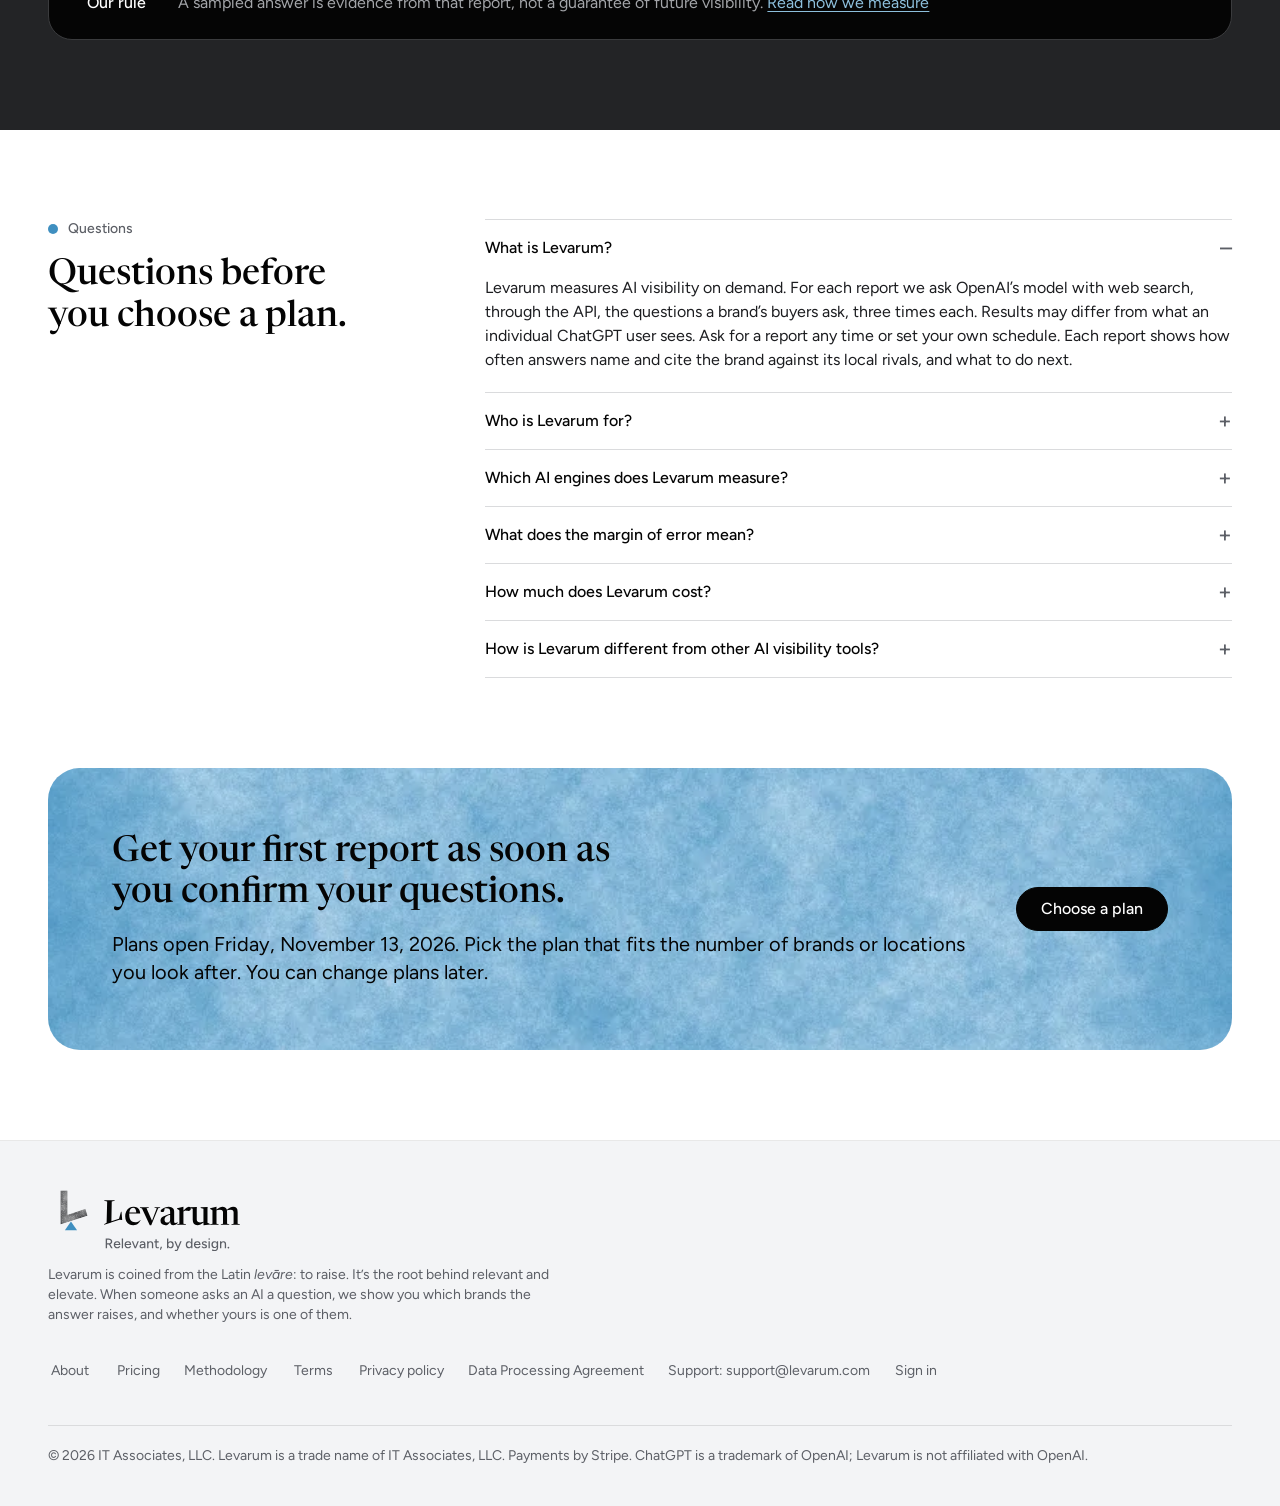
==== commit b0f95a43: "Mobile-first layout and MIN-232 offer wording - CSS now styles phones by default and adds to them at" ====
--- a/index.html
+++ b/index.html
@@ -4,7 +4,7 @@
 <meta charset="utf-8">
 <meta name="viewport" content="width=device-width, initial-scale=1">
 <title>Levarum: on-demand AI visibility reports for agencies</title>
-<meta name="description" content="AI visibility reports on demand for each client brand, scored against its own local rivals, with a margin of error on every score. Run a brand any time or on your own schedule. From $79 a month, or about $40 a brand on Agency 15.">
+<meta name="description" content="AI visibility reports on demand for each client brand, scored against its own local rivals, with a margin of error on every score. Get a report on any brand whenever you want one, or on your own schedule. From $79 a month, or about $40 a brand on Agency 15.">
 <link rel="icon" href="/favicon.ico" sizes="32x32">
 <link rel="icon" href="/img/icon.svg" type="image/svg+xml">
 <link rel="apple-touch-icon" href="/apple-touch-icon.png">
@@ -13,16 +13,16 @@
 <meta property="og:type" content="website">
 <meta property="og:site_name" content="Levarum">
 <meta property="og:title" content="Levarum: on-demand AI visibility reports for agencies">
-<meta property="og:description" content="AI visibility reports on demand for each client brand, scored against its own local rivals, with a margin of error on every score. Run a brand any time or on your own schedule. From $79 a month, or about $40 a brand on Agency 15.">
+<meta property="og:description" content="AI visibility reports on demand for each client brand, scored against its own local rivals, with a margin of error on every score. Get a report on any brand whenever you want one, or on your own schedule. From $79 a month, or about $40 a brand on Agency 15.">
 <meta property="og:url" content="https://levarum-website.vercel.app/">
 <meta property="og:image" content="https://levarum-website.vercel.app/img/og-image.png">
 <meta property="og:image:width" content="1200">
 <meta property="og:image:height" content="630">
 <meta property="og:image:alt" content="Levarum. Know how far you’re heard in AI answers. Raise it.">
 <meta name="twitter:card" content="summary_large_image">
-<link rel="stylesheet" href="/assets/levarum.css?v=31357da3">
+<link rel="stylesheet" href="/assets/levarum.css?v=1da5ec3e">
 <script type="application/ld+json">{"@context": "https://schema.org", "@type": "Organization", "name": "Levarum", "legalName": "IT Associates, LLC", "url": "https://levarum-website.vercel.app/", "logo": "https://levarum-website.vercel.app/img/icon.svg"}</script>
-<script type="application/ld+json">{"@context": "https://schema.org", "@type": "Product", "name": "Levarum AI visibility tracking", "brand": {"@type": "Brand", "name": "Levarum"}, "description": "On-demand AI visibility reports for agencies: each client brand against its local rivals, with the margin of error shown. Run a brand any time or on your own schedule.", "offers": [{"@type": "Offer", "name": "Solo", "price": "79", "priceCurrency": "USD", "url": "https://levarum-website.vercel.app/pricing", "priceSpecification": {"@type": "UnitPriceSpecification", "price": "79", "priceCurrency": "USD", "unitText": "MONTH"}}, {"@type": "Offer", "name": "Agency 5", "price": "249", "priceCurrency": "USD", "url": "https://levarum-website.vercel.app/pricing", "priceSpecification": {"@type": "UnitPriceSpecification", "price": "249", "priceCurrency": "USD", "unitText": "MONTH"}}, {"@type": "Offer", "name": "Agency 15", "price": "599", "priceCurrency": "USD", "url": "https://levarum-website.vercel.app/pricing", "priceSpecification": {"@type": "UnitPriceSpecification", "price": "599", "priceCurrency": "USD", "unitText": "MONTH"}}]}</script>
+<script type="application/ld+json">{"@context": "https://schema.org", "@type": "Product", "name": "Levarum AI visibility tracking", "brand": {"@type": "Brand", "name": "Levarum"}, "description": "On-demand AI visibility reports for agencies: each client brand against its local rivals, with the margin of error shown. Get a report on any brand whenever you want one, or on your own schedule.", "offers": [{"@type": "Offer", "name": "Solo", "price": "79", "priceCurrency": "USD", "url": "https://levarum-website.vercel.app/pricing", "priceSpecification": {"@type": "UnitPriceSpecification", "price": "79", "priceCurrency": "USD", "unitText": "MONTH"}}, {"@type": "Offer", "name": "Agency 5", "price": "249", "priceCurrency": "USD", "url": "https://levarum-website.vercel.app/pricing", "priceSpecification": {"@type": "UnitPriceSpecification", "price": "249", "priceCurrency": "USD", "unitText": "MONTH"}}, {"@type": "Offer", "name": "Agency 15", "price": "599", "priceCurrency": "USD", "url": "https://levarum-website.vercel.app/pricing", "priceSpecification": {"@type": "UnitPriceSpecification", "price": "599", "priceCurrency": "USD", "unitText": "MONTH"}}]}</script>
 </head>
 <body>
 <a class="lv-skip" href="#main">Skip to content</a>
@@ -30,7 +30,7 @@
 <header style="background: var(--lv-page); border-bottom: 1px solid var(--lv-hairline); position: relative;">
 <div class="lv-wrap" style="padding-top: 10px; padding-bottom: 10px; display: flex; flex-wrap: nowrap; align-items: center; justify-content: space-between; gap: 8px 24px;">
 <a href="/" aria-label="Levarum home. Relevant, by design." class="lv-brand"><img width="572" height="124" src="/img/logo-header.svg" alt="" style="height: 28px; width: auto; display: block;"><span class="lv-brand__tag" aria-hidden="true">Relevant, by design.</span></a>
-<nav aria-label="Main" class="lv-nav-desk" style="display: flex; flex-wrap: wrap; align-items: center; gap: 0 28px;">
+<nav aria-label="Main" class="lv-nav-desk">
 <a class="lv-nav-link" href="/#how">How it works</a>
 <a class="lv-nav-link" href="/about">About</a>
 <a class="lv-nav-link" href="/pricing">Pricing</a>
@@ -47,7 +47,7 @@
 <a class="lv-nav-link" href="/pricing">Pricing</a>
 <a class="lv-nav-link" href="/methodology">Methodology</a>
 <a class="lv-nav-link" href="/signin">Sign in</a>
-<a class="lv-btn" href="/pricing" style="margin-top: 16px; align-self: flex-start;">Choose a plan</a>
+<a class="lv-btn" href="/pricing" style="margin-top: 16px;">Choose a plan</a>
 </nav>
 </details>
 </div>
@@ -60,13 +60,13 @@
 <div style="flex: 1.3 1 480px; min-width: 0; display: flex; flex-direction: column; gap: 24px;">
 <p class="lv-chip">For agencies serving local businesses</p>
 <h1 id="hero-h" class="lv-display" style="color: var(--lv-on-inverse);">Know how far you’re heard in AI answers. <span class="lv-closer lv-closer--accent">Raise it.</span></h1>
-<p class="lv-lead" style="color: var(--lv-on-inverse); max-width: 34em;">Levarum measures AI visibility for agencies, whenever you run it: each client brand against its local rivals, with the margin of error shown, in a report you can send.</p>
+<p class="lv-lead" style="color: var(--lv-on-inverse); max-width: 34em;">Levarum measures AI visibility for agencies, on demand: each client brand against its local rivals, with the margin of error shown, in a report you can send.</p>
 <div style="display: flex; flex-direction: column; gap: 16px;">
 <div class="lv-cta-row" style="display: flex; flex-wrap: wrap; align-items: center; gap: 12px 16px;">
 <a class="lv-btn" href="/pricing">Choose a plan</a>
 <a class="lv-btn lv-btn-outline" href="#sample">See a sample report</a>
 </div>
-<p class="lv-body-sm" style="color: var(--lv-on-inverse);"><strong style="font-weight: 600;">Plans open Friday, November 13, 2026.</strong> Run a brand as soon as you confirm its questions.</p>
+<p class="lv-body-sm" style="color: var(--lv-on-inverse);"><strong style="font-weight: 600;">Plans open Friday, November 13, 2026.</strong> Get your first report as soon as you confirm its questions.</p>
 <p class="lv-body" style="color: var(--lv-on-inverse-muted);">About $50 a brand on Agency 5, about $40 on Agency 15.<br>Run one business without an agency? <a class="lv-link" href="/pricing">Solo is $79 a month.</a></p>
 </div>
 <p class="lv-body-sm" style="color: var(--lv-on-inverse-muted); max-width: 38em;">Measured with OpenAI’s model with web search, through the API. Results may differ from what an individual ChatGPT user sees.</p>
@@ -76,7 +76,7 @@
 <figure aria-labelledby="sample-cap" style="margin: 0; background: var(--lv-page); border-radius: var(--lv-radius-md) var(--lv-radius-md) 0 0; padding: clamp(20px, 2.4cqw, 32px); display: flex; flex-direction: column; gap: 20px;">
 <div style="display: flex; flex-direction: column; gap: 4px;">
 <p class="lv-caption" style="color: var(--lv-ink-muted);">Sample report · made-up brand · not a client result</p>
-<p id="sample-cap" class="lv-subtitle" style="color: var(--lv-ink);">Northfield Coffee, Portland, run of Nov 23, 2026</p>
+<p id="sample-cap" class="lv-subtitle" style="color: var(--lv-ink);">Northfield Coffee, Portland, report of Nov 23, 2026</p>
 <p class="lv-body-sm" style="color: var(--lv-ink-muted);">OpenAI’s model with web search, through the API · asked from Portland, OR · 75 answers</p>
 </div>
 <div style="display: grid; grid-template-columns: repeat(auto-fit, minmax(min(100%, 104px), 1fr)); gap: 16px; border-top: 1px solid var(--lv-hairline); padding-top: 20px;">
@@ -84,7 +84,7 @@
 <p class="lv-body-sm" style="font-weight: 500; color: var(--lv-ink);">Mention rate</p>
 <p class="lv-numeral" style="color: var(--lv-ink);">41%</p>
 <p class="lv-body-sm" style="color: var(--lv-ink-muted);">31 of 75 answers name the brand, ±11 pts</p>
-<p class="lv-body-sm" style="color: var(--lv-ink); margin-top: 4px;">+5 pts since your last run, ±16. Within normal variation.</p>
+<p class="lv-body-sm" style="color: var(--lv-ink); margin-top: 4px;">+5 pts since your last report, ±16. Within normal variation.</p>
 </div>
 <div style="display: flex; flex-direction: column; gap: 2px;">
 <p class="lv-body-sm" style="font-weight: 500; color: var(--lv-ink);">Cited rate</p>
@@ -97,7 +97,7 @@
 <p class="lv-body-sm" style="color: var(--lv-ink-muted);">of mentions, against 3 local rivals, ±8 pts</p>
 </div>
 </div>
-<div class="lv-m-hide" style="display: flex; flex-direction: column; gap: 12px;">
+<div class="lv-m-hide">
 <p class="lv-body-sm" style="font-weight: 500; color: var(--lv-ink);">Who the answers name instead</p>
 <div style="display: grid; grid-template-columns: minmax(0, 9.5em) minmax(0, 1fr) 3em; align-items: center; gap: 10px 12px; font-size: 14px; line-height: 20px;">
 <span style="color: var(--lv-ink);">Harbor Roasters</span><span style="display: block; height: 10px; border-radius: 999px; background: var(--lv-mist);"><span style="display: block; height: 10px; width: 100%; border-radius: 999px; background: var(--lv-charcoal);"></span></span><span style="text-align: right; color: var(--lv-ink);">37%</span>
@@ -121,7 +121,7 @@
 <div style="display: flex; flex-wrap: wrap; align-items: center; justify-content: space-between; gap: 40px 64px;">
 <div style="flex: 1 1 400px; min-width: 0; display: flex; flex-direction: column; gap: 20px; max-width: 46em;">
 <h2 id="problem-h" class="lv-headline" style="color: var(--lv-ink);">Someone is going to ask what changed. <span class="lv-closer">Be ready.</span></h2>
-<p class="lv-lead" style="color: var(--lv-ink-body);">A screenshot of one AI answer can’t hold up to that question. Run after run of asking, with every answer kept, can.</p>
+<p class="lv-lead" style="color: var(--lv-ink-body);">A screenshot of one AI answer can’t hold up to that question. Report after report of asking, with every answer kept, can.</p>
 </div>
 <img width="640" height="440" loading="lazy" decoding="async" src="/img/illustration-65a2b0a2.svg" alt="" style="flex: 0 1 460px; width: min(100%, 460px); height: auto; display: block;">
 </div>
@@ -133,7 +133,7 @@
 <div style="display: flex; flex-wrap: wrap; align-items: center; justify-content: space-between; gap: 32px 64px;">
 <div style="flex: 1 1 360px; min-width: 0; display: flex; flex-direction: column; gap: 16px; max-width: 40em;">
 <p class="lv-eyebrow">How it works</p>
-<h2 id="how-h" class="lv-headline" style="color: var(--lv-on-inverse);">Set it up once. Get a finished report whenever you run it.</h2>
+<h2 id="how-h" class="lv-headline" style="color: var(--lv-on-inverse);">Set it up once. Get a finished report whenever you want one.</h2>
 </div>
 <img width="640" height="440" loading="lazy" decoding="async" src="/img/illustration-a85e7f0f.svg" alt="" style="flex: 0 1 420px; width: min(100%, 420px); height: auto; display: block;">
 </div>
@@ -141,7 +141,7 @@
 <li style="display: flex; flex-direction: column; gap: 10px; border-top: 1px solid var(--lv-inverse-rule); padding-top: 20px;">
 <p class="lv-caption" style="display: flex; align-items: center; gap: 10px; color: var(--lv-on-inverse-muted);"><span aria-hidden="true" style="width: 28px; height: 28px; border-radius: 50%; background: var(--lv-ill-ember); color: #040404; display: grid; place-items: center; font-size: 13px; font-weight: 600;">1</span>Day one</p>
 <h3 class="lv-subtitle" style="color: var(--lv-on-inverse);">Add the brand and its local rivals</h3>
-<p class="lv-body-lg" style="color: var(--lv-on-inverse-muted);">Name the brand and 3 to 10 competitors you already watch in its market. After the first run we suggest other brands AI names most often alongside it, so you can swap them in.</p>
+<p class="lv-body-lg" style="color: var(--lv-on-inverse-muted);">Name the brand and 3 to 10 competitors you already watch in its market. After the first report we suggest other brands AI names most often alongside it, so you can swap them in.</p>
 </li>
 <li style="display: flex; flex-direction: column; gap: 10px; border-top: 1px solid var(--lv-inverse-rule); padding-top: 20px;">
 <p class="lv-caption" style="display: flex; align-items: center; gap: 10px; color: var(--lv-on-inverse-muted);"><span aria-hidden="true" style="width: 28px; height: 28px; border-radius: 50%; background: var(--lv-accent); color: #040404; display: grid; place-items: center; font-size: 13px; font-weight: 600;">2</span>Day one</p>
@@ -149,14 +149,14 @@
 <p class="lv-body-lg" style="color: var(--lv-on-inverse-muted);">We suggest the questions a local buyer would ask. You edit and confirm them. We flag any question that names the brand or drifts off-topic, because those make a score look better than it is.</p>
 </li>
 <li style="display: flex; flex-direction: column; gap: 10px; border-top: 1px solid var(--lv-inverse-rule); padding-top: 20px;">
-<p class="lv-caption" style="display: flex; align-items: center; gap: 10px; color: var(--lv-on-inverse-muted);"><span aria-hidden="true" style="width: 28px; height: 28px; border-radius: 50%; background: var(--lv-sun); color: #040404; display: grid; place-items: center; font-size: 13px; font-weight: 600;">3</span>Run now or on your schedule</p>
+<p class="lv-caption" style="display: flex; align-items: center; gap: 10px; color: var(--lv-on-inverse-muted);"><span aria-hidden="true" style="width: 28px; height: 28px; border-radius: 50%; background: var(--lv-sun); color: #040404; display: grid; place-items: center; font-size: 13px; font-weight: 600;">3</span>Now or on your schedule</p>
 <h3 class="lv-subtitle" style="color: var(--lv-on-inverse);">We ask every question three times</h3>
-<p class="lv-body-lg" style="color: var(--lv-on-inverse-muted);">Each run sends every question to OpenAI’s model with web search, through the API, three times, because the answer changes from one ask to the next. That is 75 answers per run, and we keep every answer and every source. Run a brand any time, or set a schedule on any day you pick.</p>
+<p class="lv-body-lg" style="color: var(--lv-on-inverse-muted);">For each report we send every question to OpenAI’s model with web search, through the API, three times, because the answer changes from one ask to the next. That is 75 answers per report, and we keep every answer and every source. Ask for a report any time, or set a schedule on any day you pick.</p>
 </li>
 <li style="display: flex; flex-direction: column; gap: 10px; border-top: 1px solid var(--lv-inverse-rule); padding-top: 20px;">
-<p class="lv-caption" style="display: flex; align-items: center; gap: 10px; color: var(--lv-on-inverse-muted);"><span aria-hidden="true" style="width: 28px; height: 28px; border-radius: 50%; background: var(--lv-ice); color: #040404; display: grid; place-items: center; font-size: 13px; font-weight: 600;">4</span>When the run finishes</p>
+<p class="lv-caption" style="display: flex; align-items: center; gap: 10px; color: var(--lv-on-inverse-muted);"><span aria-hidden="true" style="width: 28px; height: 28px; border-radius: 50%; background: var(--lv-ice); color: #040404; display: grid; place-items: center; font-size: 13px; font-weight: 600;">4</span>When it’s ready</p>
 <h3 class="lv-subtitle" style="color: var(--lv-on-inverse);">Your report arrives</h3>
-<p class="lv-body-lg" style="color: var(--lv-on-inverse-muted);">When a run finishes, or on your schedule, an email links to the web report. It reads well on a phone, has a print layout and exports to CSV.</p>
+<p class="lv-body-lg" style="color: var(--lv-on-inverse-muted);">When the report is ready, an email links to it on the web. It reads well on a phone, has a print layout and exports to CSV.</p>
 </li>
 </ol>
 </div>
@@ -166,7 +166,7 @@
 <div class="lv-wrap" style="padding-top: clamp(56px, 7cqw, 96px); padding-bottom: clamp(56px, 7cqw, 96px); display: flex; flex-direction: column; gap: 48px;">
 <div style="display: flex; flex-wrap: wrap; gap: 40px 64px;">
 <div style="flex: 1 1 300px; min-width: 0; display: flex; flex-direction: column; gap: 16px;">
-<p class="lv-eyebrow">What you get, every run</p>
+<p class="lv-eyebrow">What you get in every report</p>
 <h2 id="report-h" class="lv-headline" style="color: var(--lv-ink);">Each brand against its own local rivals. <span class="lv-closer">Read the evidence.</span></h2>
 <p class="lv-body-lg" style="color: var(--lv-ink-body);">What the report tells you, in the order you read it. The answer comes first, then the evidence behind it: every score, every answer and every source.</p>
 <img width="640" height="440" loading="lazy" decoding="async" src="/img/illustration-48159eb1.svg" alt="" style="width: min(100%, 420px); height: auto; display: block; margin-top: 16px;">
@@ -174,7 +174,7 @@
 <dl style="flex: 2 1 560px; min-width: 0; margin: 0; display: flex; flex-direction: column;">
 <div style="display: flex; flex-wrap: wrap; gap: 4px 24px; padding: 20px 0; border-top: 1px solid var(--lv-hairline);">
 <dt class="lv-body-strong lv-dt" style="flex: 1 1 180px; margin: 0; color: var(--lv-ink);">Summary</dt>
-<dd class="lv-body-lg" style="flex: 3 1 340px; margin: 0; color: var(--lv-ink-body);">One paragraph: where the brand stands, the gap to the leading local rival and what matters most. Every figure in it comes from that run’s answers.</dd>
+<dd class="lv-body-lg" style="flex: 3 1 340px; margin: 0; color: var(--lv-ink-body);">One paragraph: where the brand stands, the gap to the leading local rival and what matters most. Every figure in it comes from that report’s answers.</dd>
 </div>
 <div style="display: flex; flex-wrap: wrap; gap: 4px 24px; padding: 20px 0; border-top: 1px solid var(--lv-hairline);">
 <dt class="lv-body-strong lv-dt" style="flex: 1 1 180px; margin: 0; color: var(--lv-ink);">Next actions</dt>
@@ -186,7 +186,7 @@
 </div>
 <div style="display: flex; flex-wrap: wrap; gap: 4px 24px; padding: 20px 0; border-top: 1px solid var(--lv-hairline);">
 <dt class="lv-body-strong lv-dt" style="flex: 1 1 180px; margin: 0; color: var(--lv-ink);">Change you can defend</dt>
-<dd class="lv-body-lg" style="flex: 3 1 340px; margin: 0; color: var(--lv-ink-body);">Each score shows its change since your last run and the margin of error, labeled “real change” or “within normal variation.” From the fourth run, each score also shows a rolling trend.</dd>
+<dd class="lv-body-lg" style="flex: 3 1 340px; margin: 0; color: var(--lv-ink-body);">Each score shows its change since your last report and the margin of error, labeled “real change” or “within normal variation.” From the fourth report, each score also shows a rolling trend.</dd>
 </div>
 <div style="display: flex; flex-wrap: wrap; gap: 4px 24px; padding: 20px 0; border-top: 1px solid var(--lv-hairline);">
 <dt class="lv-body-strong lv-dt" style="flex: 1 1 180px; margin: 0; color: var(--lv-ink);">Topics</dt>
@@ -194,11 +194,11 @@
 </div>
 <div style="display: flex; flex-wrap: wrap; gap: 4px 24px; padding: 20px 0; border-top: 1px solid var(--lv-hairline);">
 <dt class="lv-body-strong lv-dt" style="flex: 1 1 180px; margin: 0; color: var(--lv-ink);">Every answer</dt>
-<dd class="lv-body-lg" style="flex: 3 1 340px; margin: 0; color: var(--lv-ink-body);">All 75 answers of the run in full and searchable, with the sources each one cited as links you can open.</dd>
+<dd class="lv-body-lg" style="flex: 3 1 340px; margin: 0; color: var(--lv-ink-body);">All 75 answers in full and searchable, with the sources each one cited as links you can open.</dd>
 </div>
 <div style="display: flex; flex-wrap: wrap; gap: 4px 24px; padding: 20px 0; border-top: 1px solid var(--lv-hairline); border-bottom: 1px solid var(--lv-hairline);">
 <dt class="lv-body-strong lv-dt" style="flex: 1 1 180px; margin: 0; color: var(--lv-ink);">Alerts on big moves</dt>
-<dd class="lv-body-lg" style="flex: 3 1 340px; margin: 0; color: var(--lv-ink-body);">An email when the brand or a tracked rival moves 15 points or more from one run to the next.</dd>
+<dd class="lv-body-lg" style="flex: 3 1 340px; margin: 0; color: var(--lv-ink-body);">An email when the brand or a tracked rival moves 15 points or more from one report to the next.</dd>
 </div>
 </dl>
 </div>
@@ -213,7 +213,7 @@
 <span style="width: 64px; height: 64px; border-radius: var(--lv-radius-md); background: var(--lv-tint-sun); display: grid; place-items: center;"><img width="32" height="32" loading="lazy" decoding="async" src="/img/illustration-6ac0e00a.svg" alt="" style="width: 36px; height: 36px; display: block;"></span>
 <p class="lv-body-strong" style="color: var(--lv-accent-text); font-weight: 600;">Raise</p>
 <h3 class="lv-subtitle" style="color: var(--lv-ink);">Take them further.</h3>
-<p class="lv-body-lg" style="color: var(--lv-ink-body);">Three to six next actions every run, each tied to the finding behind it, such as a weak topic or a source AI keeps citing.</p>
+<p class="lv-body-lg" style="color: var(--lv-ink-body);">Three to six next actions in every report, each tied to the finding behind it, such as a weak topic or a source AI keeps citing.</p>
 </li>
 </ul>
 </div>
@@ -255,7 +255,7 @@
 <li style="display: flex; justify-content: space-between; gap: 12px; padding: 12px 16px; border-bottom: 1px solid var(--lv-hairline); font-weight: 500; color: var(--lv-ink);"><span>Northfield Coffee</span><span style="font-weight: 400; color: var(--lv-ink-muted);">Report ready</span></li>
 <li style="display: flex; justify-content: space-between; gap: 12px; padding: 12px 16px; border-bottom: 1px solid var(--lv-hairline);"><span>Alder Outdoor</span><span>Report ready</span></li>
 <li style="display: flex; justify-content: space-between; gap: 12px; padding: 12px 16px; border-bottom: 1px solid var(--lv-hairline);"><span>Pinecrest Dental</span><span>Report ready</span></li>
-<li style="display: flex; justify-content: space-between; gap: 12px; padding: 12px 16px; border-bottom: 1px solid var(--lv-hairline);"><span>Lumen Lighting</span><span>First run in progress</span></li>
+<li style="display: flex; justify-content: space-between; gap: 12px; padding: 12px 16px; border-bottom: 1px solid var(--lv-hairline);"><span>Lumen Lighting</span><span>First report in progress</span></li>
 <li style="display: flex; justify-content: space-between; gap: 12px; padding: 12px 16px;"><span>Tidewater Tea</span><span>Questions to confirm</span></li>
 </ul>
 </div>
@@ -290,7 +290,7 @@
 </div>
 <div class="lv-inv lv-callout" style="background: var(--lv-inverse-sunken); border: 1px solid var(--lv-inverse-rule); border-radius: 24px; padding: 24px clamp(24px, 3cqw, 40px); display: flex; flex-wrap: wrap; align-items: baseline; gap: 8px 32px;">
 <p class="lv-body-strong" style="color: var(--lv-on-inverse); white-space: nowrap;">Our rule</p>
-<p class="lv-body-lg" style="flex: 1 1 320px; min-width: 0; color: var(--lv-on-inverse-muted);">A sampled answer is evidence from that run, not a guarantee of future visibility. <a class="lv-link" href="/methodology" style="color: var(--lv-focus-inverse);">Read how we measure</a></p>
+<p class="lv-body-lg" style="flex: 1 1 320px; min-width: 0; color: var(--lv-on-inverse-muted);">A sampled answer is evidence from that report, not a guarantee of future visibility. <a class="lv-link" href="/methodology" style="color: var(--lv-focus-inverse);">Read how we measure</a></p>
 </div>
 </div>
 </div>
@@ -305,7 +305,7 @@
 <div class="lv-faq" style="flex: 2 1 560px; min-width: 0; border-top: 1px solid var(--lv-rule);">
 <details open style="border-bottom: 1px solid var(--lv-rule);">
 <summary>What is Levarum?</summary>
-<p class="lv-body-lg" style="margin: 0 0 20px; color: var(--lv-ink-body);">Levarum measures AI visibility on demand. Each run asks OpenAI’s model with web search, through the API, the questions a brand’s buyers ask, three times each. Results may differ from what an individual ChatGPT user sees. Run a brand any time or set your own schedule. When the run finishes you get a report: how often answers name and cite the brand against its local rivals, and what to do next.</p>
+<p class="lv-body-lg" style="margin: 0 0 20px; color: var(--lv-ink-body);">Levarum measures AI visibility on demand. For each report we ask OpenAI’s model with web search, through the API, the questions a brand’s buyers ask, three times each. Results may differ from what an individual ChatGPT user sees. Ask for a report any time or set your own schedule. Each report shows how often answers name and cite the brand against its local rivals, and what to do next.</p>
 </details>
 <details style="border-bottom: 1px solid var(--lv-rule);">
 <summary>Who is Levarum for?</summary>
@@ -321,7 +321,7 @@
 </details>
 <details style="border-bottom: 1px solid var(--lv-rule);">
 <summary>How much does Levarum cost?</summary>
-<p class="lv-body-lg" style="margin: 0 0 20px; color: var(--lv-ink-body);">Solo is $79 a month for one brand. Agency 5 is $249 a month for five brands, about $50 a brand. Agency 15 is $599 a month for fifteen brands, about $40 a brand. Prices are in US dollars, billed monthly until you cancel. Each plan includes 4 runs per brand a month; extra runs use credits, priced when plans open. Add-ons per brand: Insights $29 a month and Action drafts $49 a month. You can change plans later.</p>
+<p class="lv-body-lg" style="margin: 0 0 20px; color: var(--lv-ink-body);">Solo is $79 a month for one brand. Agency 5 is $249 a month for five brands, about $50 a brand. Agency 15 is $599 a month for fifteen brands, about $40 a brand. Prices are in US dollars, billed monthly until you cancel. Each plan includes 4 reports per brand a month, pooled across your account. Extra reports are $9 each, sold 10 for $90. Add-ons per brand: Insights $29 a month, Action drafts $49 a month and Question packs $19 a month for 10 more questions. All prices are provisional until plans open. You can change plans later.</p>
 </details>
 <details style="border-bottom: 1px solid var(--lv-rule);">
 <summary>How is Levarum different from other AI visibility tools?</summary>
@@ -335,7 +335,7 @@
 <div class="lv-wrap" style="padding-top: clamp(56px, 7cqw, 96px); padding-bottom: clamp(56px, 7cqw, 96px);">
 <div class="lv-frame-sky" style="border-radius: var(--lv-radius-2xl); padding: clamp(32px, 5cqw, 72px); display: flex; flex-wrap: wrap; align-items: center; justify-content: space-between; gap: 32px 48px;">
 <div style="flex: 1 1 420px; min-width: 0; display: flex; flex-direction: column; gap: 16px;">
-<h2 id="band-h" class="lv-headline" style="color: var(--lv-ink);">Run your first report as soon as you confirm your questions.</h2>
+<h2 id="band-h" class="lv-headline" style="color: var(--lv-ink);">Get your first report as soon as you confirm your questions.</h2>
 <p class="lv-lead" style="color: var(--lv-ink);">Plans open Friday, November 13, 2026. Pick the plan that fits the number of brands or locations you look after. You can change plans later.</p>
 </div>
 <a class="lv-btn" href="/pricing">Choose a plan</a>
--- a/assets/levarum.css
+++ b/assets/levarum.css
@@ -110,25 +110,34 @@
 .lv-brand { display: inline-flex; flex-direction: column; align-items: flex-start; gap: 2px; min-height: 44px; justify-content: center; text-decoration: none; }
 .lv-brand__tag { padding-left: 36px; font-size: 12px; line-height: 14px; font-weight: 500; color: var(--lv-ink-muted); letter-spacing: 0.01em; white-space: nowrap; }
 .lv-hero-art { margin-top: 0; }
-@container (max-width: 760px) { .lv-hero-art { margin-top: 0; } }
 
-/* phone header: one row, menu behind a button */
-.lv-nav-mob { display: none; align-items: center; gap: 8px; }
+/* Mobile first: phone styles are the default; wider screens add to them in the breakpoints below */
+.lv-nav-desk { display: none; flex-wrap: wrap; align-items: center; gap: 0 28px; }
+.lv-nav-mob { display: flex; align-items: center; gap: 8px; }
+.lv-m-hide { display: none; }
 .lv-btn-sm { min-height: 40px; padding: 0 16px; font-size: 14px; }
+.lv-brand__tag { font-size: 11px; line-height: 13px; }
+.lv-cta-row > .lv-btn { flex: 1 1 auto; }
+/* decorative illustrations stay small on phones so the copy comes first */
+main img[src*="/img/illustration-"] { max-width: 260px; align-self: center; }
 .lv-menu-m summary { list-style: none; display: inline-flex; align-items: center; gap: 8px; min-height: 44px; padding: 0 14px; border: 1px solid var(--lv-ink); border-radius: 999px; font-size: 14px; font-weight: 500; cursor: pointer; }
 .lv-menu-m summary::-webkit-details-marker { display: none; }
 .lv-menu-m summary::after { content: ""; width: 14px; height: 10px; background: linear-gradient(var(--lv-ink) 0 0) top/100% 2px no-repeat, linear-gradient(var(--lv-ink) 0 0) center/100% 2px no-repeat, linear-gradient(var(--lv-ink) 0 0) bottom/100% 2px no-repeat; }
 .lv-menu-m[open] summary::after { background: linear-gradient(var(--lv-ink) 0 0) center/100% 2px no-repeat; }
 .lv-menu-m__panel { position: absolute; left: 0; right: 0; top: 100%; z-index: 20; display: flex; flex-direction: column; padding: 8px 24px 16px; padding: 8px clamp(16px, 4cqw, 48px) 16px; background: var(--lv-page); border-bottom: 1px solid var(--lv-hairline); box-shadow: 0 8px 24px rgba(4,4,4,0.08); }
 .lv-menu-m__panel .lv-nav-link { padding: 14px 0; border-bottom: 1px solid var(--lv-hairline); font-size: 17px; }
-@container (min-width: 761px) { .lv-wrap > .lv-nav-desk { flex-wrap: wrap; } }
-@container (max-width: 760px) {
-  .lv-nav-desk { display: none !important; }
-  .lv-nav-mob { display: flex; }
-  .lv-m-hide { display: none !important; }
-  .lv-hero-frame { height: auto !important; }
-  .lv-hero-frame figure { padding-bottom: 28px !important; }
+.lv-menu-m__panel .lv-btn { align-self: stretch; }
+
+/* 561 px and up: buttons take their own width */
+@container (min-width: 561px) { .lv-cta-row > .lv-btn { flex: 0 0 auto; } .lv-menu-m__panel .lv-btn { align-self: flex-start; } }
+/* 761 px and up: full tagline, phone-hidden detail and full-size illustrations */
+@container (min-width: 761px) {
+  .lv-brand__tag { font-size: 12px; line-height: 14px; }
+  .lv-m-hide { display: flex; flex-direction: column; gap: 12px; }
+  main img[src*="/img/illustration-"] { max-width: none; align-self: auto; }
 }
+/* 881 px and up: the full nav (with Sign in) fits beside the logo */
+@container (min-width: 881px) { .lv-nav-desk { display: flex; } .lv-nav-mob { display: none; } }
 
 /* dark bands (restored): text, buttons and links on inverse grounds */
 .lv-inv .lv-closer { color: var(--lv-on-inverse-muted); }
@@ -156,26 +165,15 @@
 /* Current page in the mobile menu */
 .lv-menu-m__panel [aria-current="page"] { text-decoration: underline; text-decoration-thickness: 1px; text-underline-offset: 6px; }
 
-/* Browsers without container queries (Safari < 16, Firefox < 110): use viewport breakpoints instead */
+/* Browsers without container queries (Safari < 16, Firefox < 110): the same steps on the viewport */
 @supports not (container-type: inline-size) {
-  @media (max-width: 760px) {
-    .lv-nav-desk { display: none !important; }
-    .lv-nav-mob { display: flex; }
-    .lv-m-hide { display: none !important; }
+  @media (min-width: 561px) { .lv-cta-row > .lv-btn { flex: 0 0 auto; } .lv-menu-m__panel .lv-btn { align-self: flex-start; } }
+  @media (min-width: 761px) {
+    .lv-brand__tag { font-size: 12px; line-height: 14px; }
+    .lv-m-hide { display: flex; flex-direction: column; gap: 12px; }
+    main img[src*="/img/illustration-"] { max-width: none; align-self: auto; }
   }
-}
-
-/* Phone: two-button rows fill the width, so stacked buttons are the same width */
-@container (max-width: 560px) { .lv-cta-row > .lv-btn { flex: 1 1 auto; } }
-@supports not (container-type: inline-size) {
-  @media (max-width: 560px) { .lv-cta-row > .lv-btn { flex: 1 1 auto; } }
-}
-/* Phone: tagline a touch smaller so the header fits at 320 px */
-@container (max-width: 760px) { .lv-brand__tag { font-size: 11px; line-height: 13px; } }
-/* Small tablets: the full nav (with Sign in) wraps under the logo below ~850 px, so keep the Menu button up to 880 px */
-@container (max-width: 880px) { .lv-nav-desk { display: none !important; } .lv-nav-mob { display: flex; } }
-@supports not (container-type: inline-size) {
-  @media (max-width: 880px) { .lv-nav-desk { display: none !important; } .lv-nav-mob { display: flex; } }
+  @media (min-width: 881px) { .lv-nav-desk { display: flex; } .lv-nav-mob { display: none; } }
 }
 /* Legal document tabs (Terms, Privacy policy, DPA): at least 44 x 44 px tap area (REQ-39 AC4) */
 nav[aria-label="Legal documents"] a { display: inline-flex; align-items: center; justify-content: center; min-width: 44px; min-height: 44px; box-sizing: border-box; }
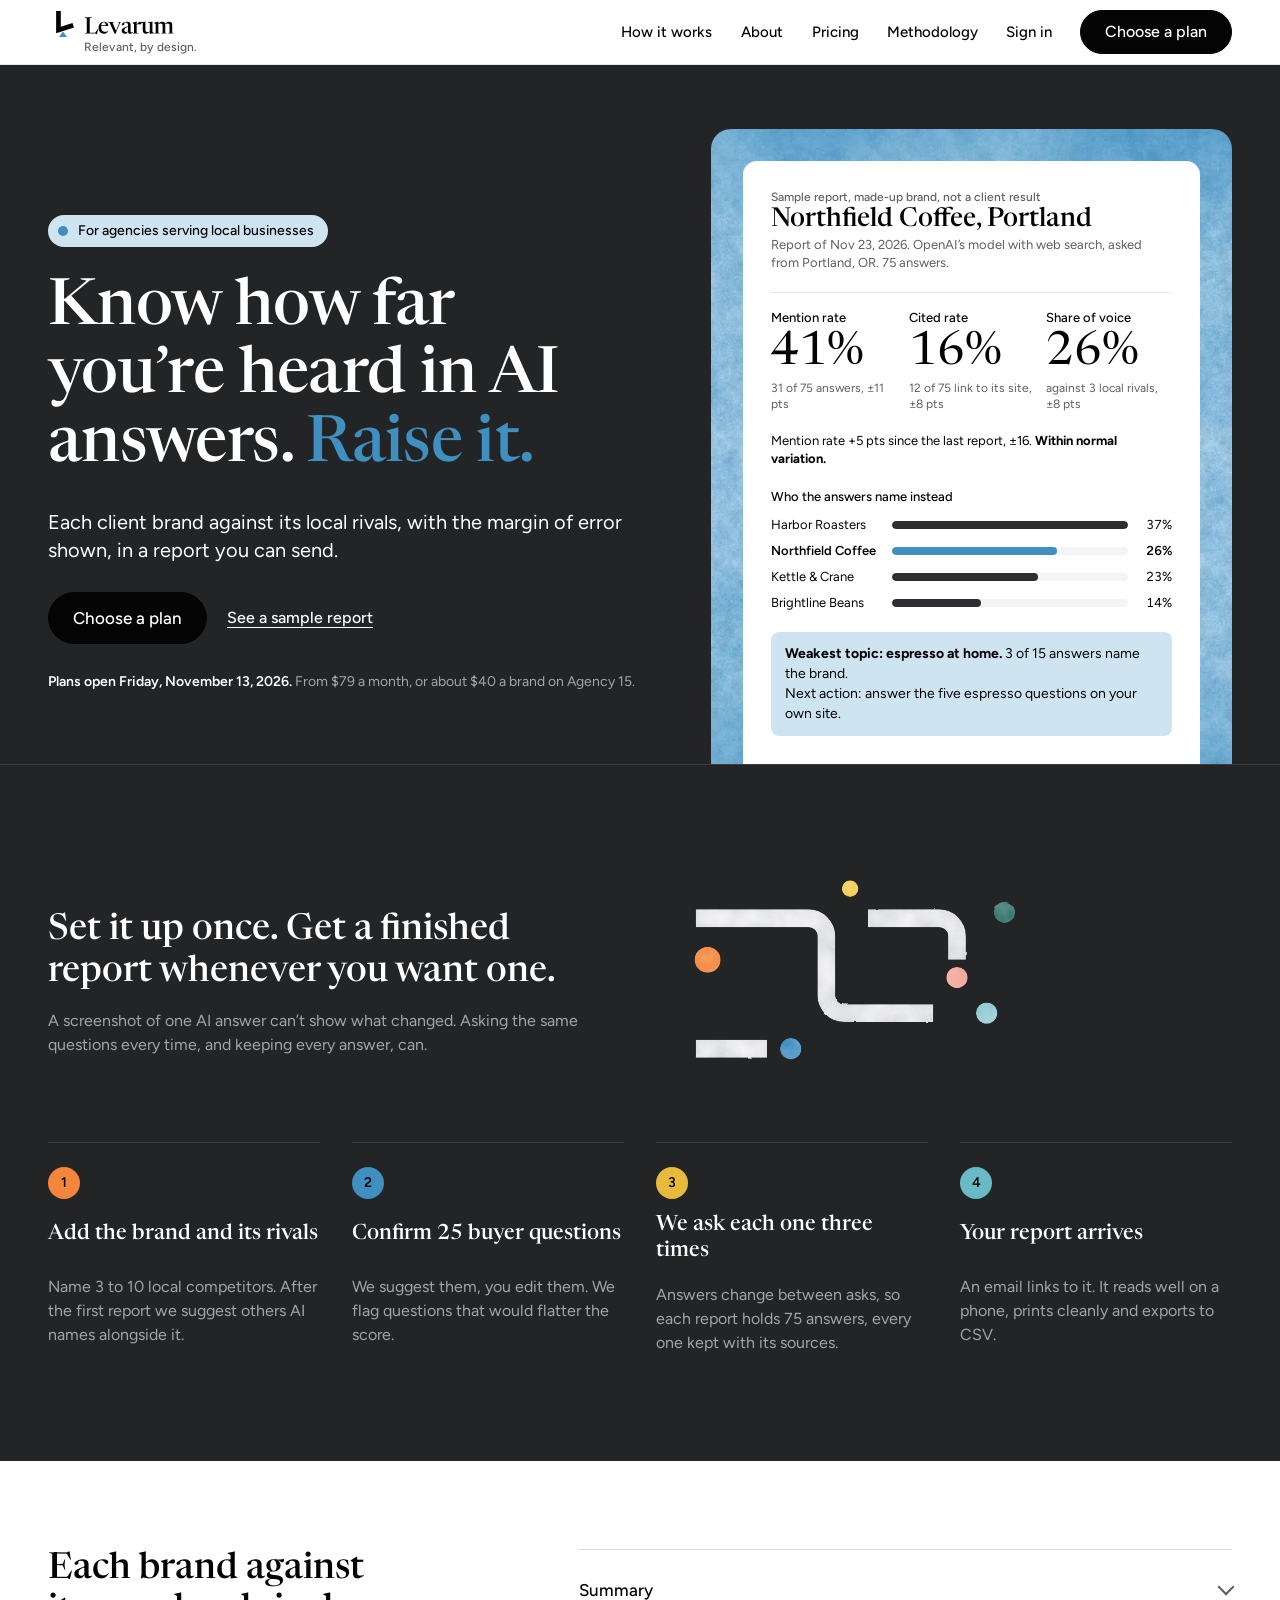
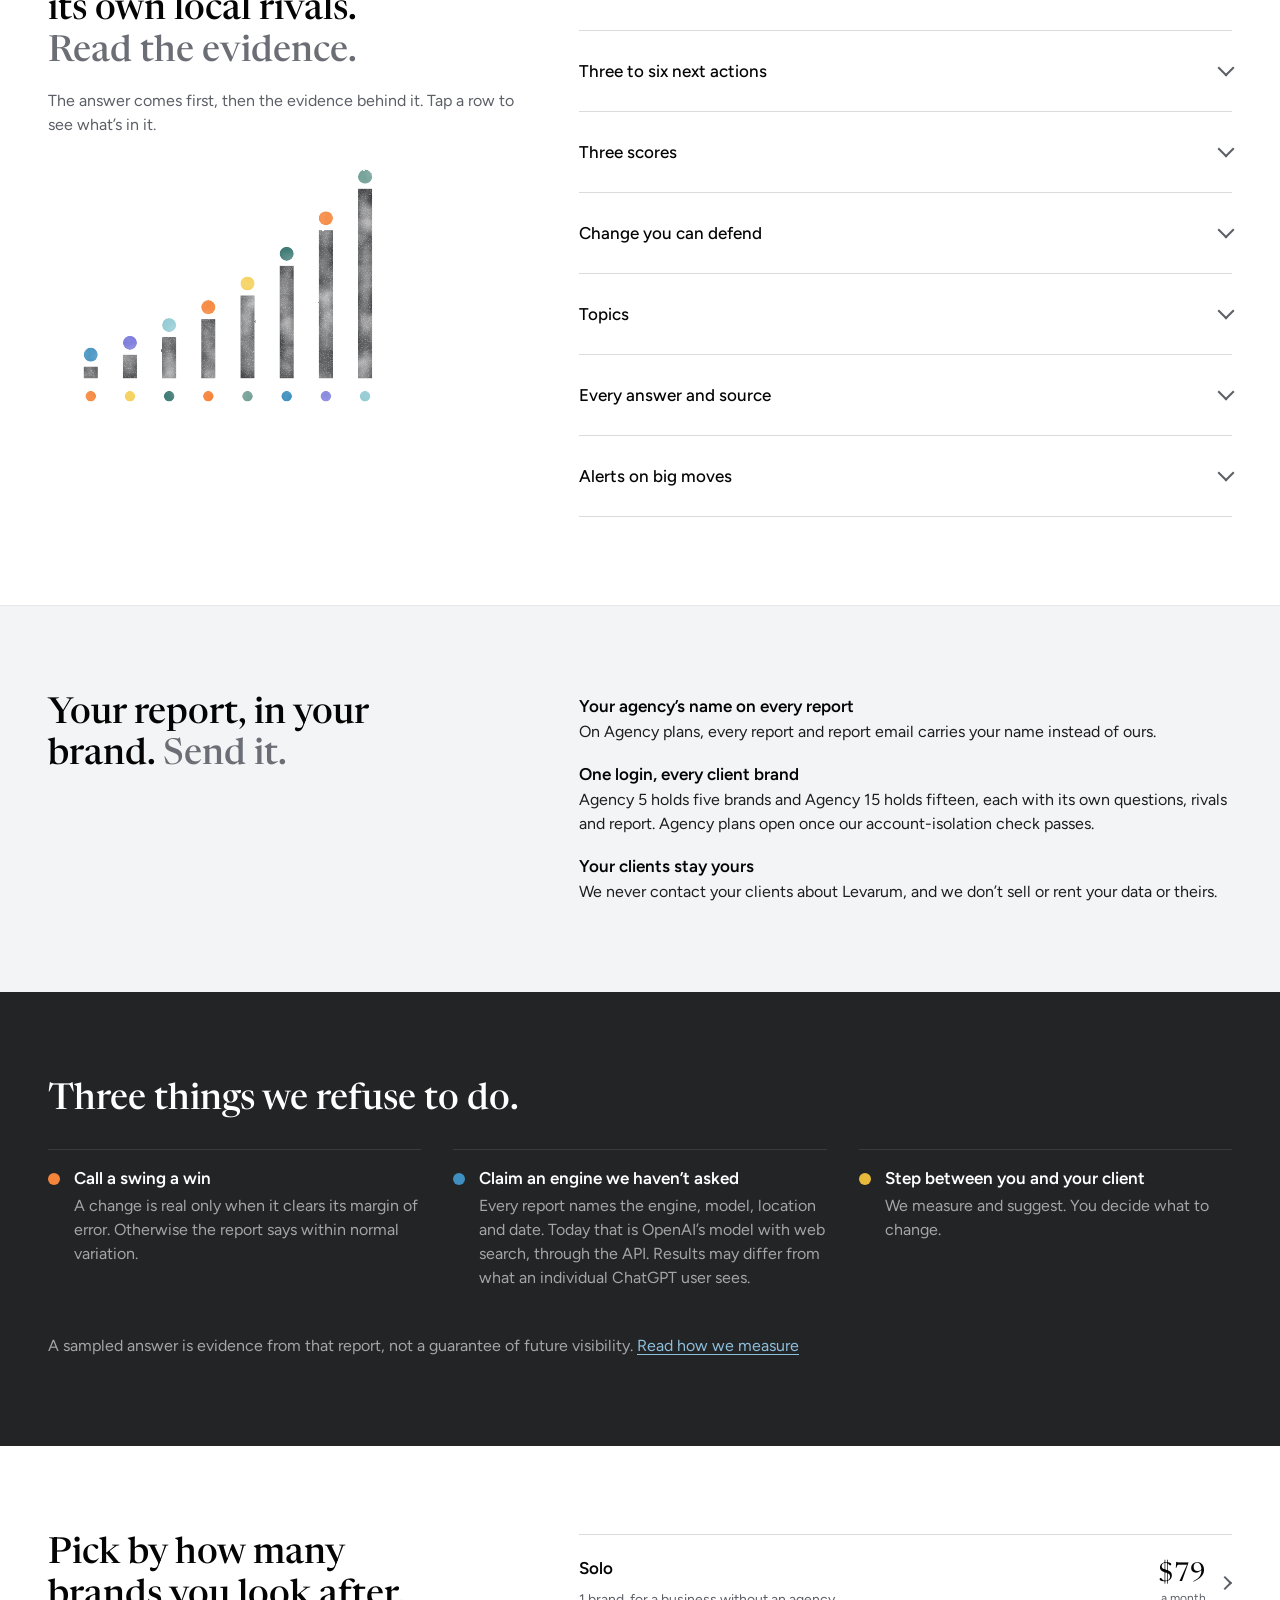
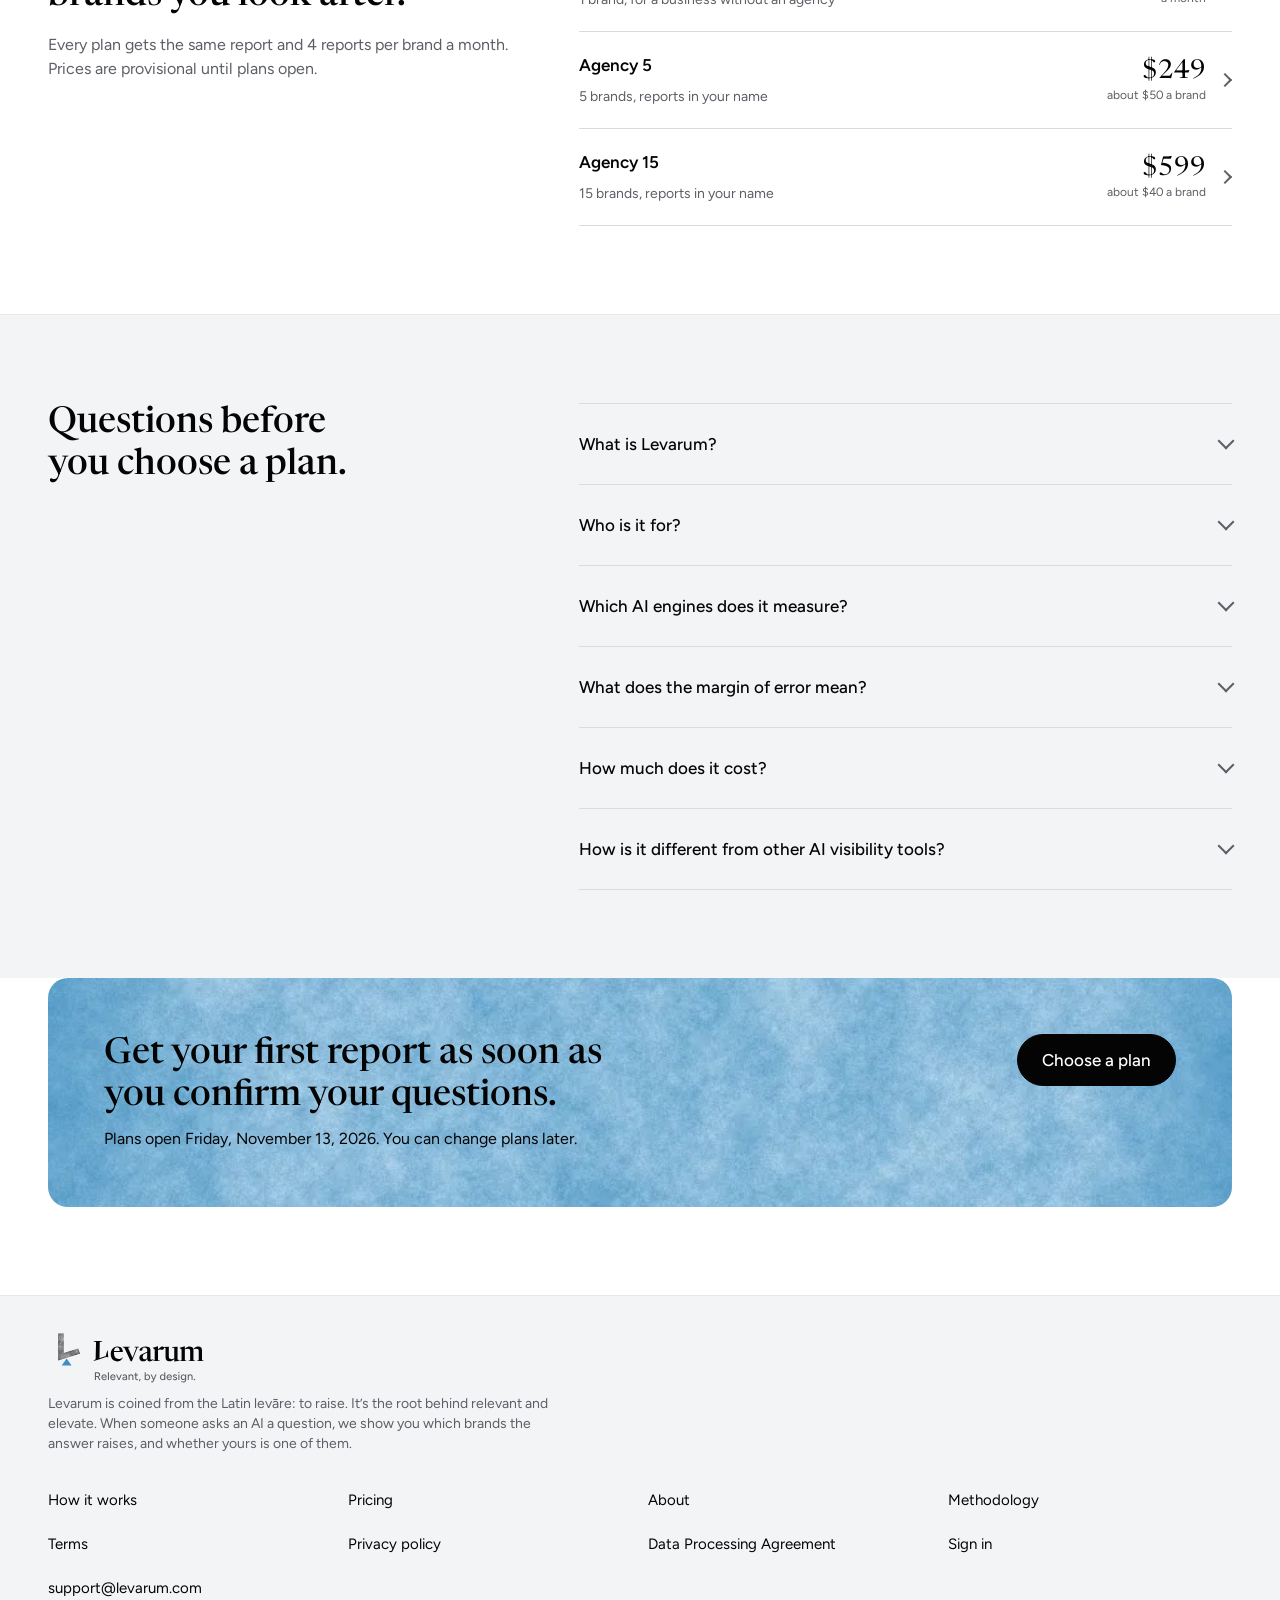
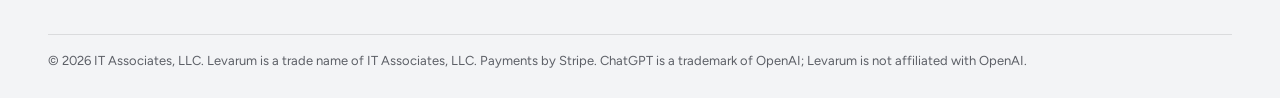
==== commit 62cfc7f3: "Mobile-first rebuild: homepage, pricing and shared chrome - Homepage and pricing rebuilt phone-first" ====
--- a/index.html
+++ b/index.html
@@ -2,7 +2,8 @@
 <html lang="en-US">
 <head>
 <meta charset="utf-8">
-<meta name="viewport" content="width=device-width, initial-scale=1">
+<meta name="viewport" content="width=device-width, initial-scale=1, viewport-fit=cover">
+<meta name="theme-color" content="#ffffff">
 <title>Levarum: on-demand AI visibility reports for agencies</title>
 <meta name="description" content="AI visibility reports on demand for each client brand, scored against its own local rivals, with a margin of error on every score. Get a report on any brand whenever you want one, or on your own schedule. From $79 a month, or about $40 a brand on Agency 15.">
 <link rel="icon" href="/favicon.ico" sizes="32x32">
@@ -20,11 +21,11 @@
 <meta property="og:image:height" content="630">
 <meta property="og:image:alt" content="Levarum. Know how far you’re heard in AI answers. Raise it.">
 <meta name="twitter:card" content="summary_large_image">
-<link rel="stylesheet" href="/assets/levarum.css?v=1da5ec3e">
+<link rel="stylesheet" href="/assets/levarum.css?v=5f46f2f6">
 <script type="application/ld+json">{"@context": "https://schema.org", "@type": "Organization", "name": "Levarum", "legalName": "IT Associates, LLC", "url": "https://levarum-website.vercel.app/", "logo": "https://levarum-website.vercel.app/img/icon.svg"}</script>
 <script type="application/ld+json">{"@context": "https://schema.org", "@type": "Product", "name": "Levarum AI visibility tracking", "brand": {"@type": "Brand", "name": "Levarum"}, "description": "On-demand AI visibility reports for agencies: each client brand against its local rivals, with the margin of error shown. Get a report on any brand whenever you want one, or on your own schedule.", "offers": [{"@type": "Offer", "name": "Solo", "price": "79", "priceCurrency": "USD", "url": "https://levarum-website.vercel.app/pricing", "priceSpecification": {"@type": "UnitPriceSpecification", "price": "79", "priceCurrency": "USD", "unitText": "MONTH"}}, {"@type": "Offer", "name": "Agency 5", "price": "249", "priceCurrency": "USD", "url": "https://levarum-website.vercel.app/pricing", "priceSpecification": {"@type": "UnitPriceSpecification", "price": "249", "priceCurrency": "USD", "unitText": "MONTH"}}, {"@type": "Offer", "name": "Agency 15", "price": "599", "priceCurrency": "USD", "url": "https://levarum-website.vercel.app/pricing", "priceSpecification": {"@type": "UnitPriceSpecification", "price": "599", "priceCurrency": "USD", "unitText": "MONTH"}}]}</script>
 </head>
-<body>
+<body class="has-dock">
 <a class="lv-skip" href="#main">Skip to content</a>
 <div class="lv-root">
 <header style="background: var(--lv-page); border-bottom: 1px solid var(--lv-hairline); position: relative;">
@@ -54,316 +55,175 @@
 </div>
 </header>
 <main id="main">
-<section class="lv-hero lv-inv" aria-labelledby="hero-h" style="background: var(--lv-inverse); overflow: hidden;">
-<div class="lv-wrap" style="padding-top: clamp(48px, 5cqw, 72px); padding-bottom: clamp(56px, 6cqw, 96px);">
-<div style="display: flex; flex-wrap: wrap; align-items: flex-start; gap: 48px 64px;">
-<div style="flex: 1.3 1 480px; min-width: 0; display: flex; flex-direction: column; gap: 24px;">
+<section class="lv-hero2" aria-labelledby="hero-h">
+<div class="lv-wrap lv-hero2__grid">
+<div class="lv-stack lv-stack--lg lv-hero2__copy">
 <p class="lv-chip">For agencies serving local businesses</p>
-<h1 id="hero-h" class="lv-display" style="color: var(--lv-on-inverse);">Know how far you’re heard in AI answers. <span class="lv-closer lv-closer--accent">Raise it.</span></h1>
-<p class="lv-lead" style="color: var(--lv-on-inverse); max-width: 34em;">Levarum measures AI visibility for agencies, on demand: each client brand against its local rivals, with the margin of error shown, in a report you can send.</p>
-<div style="display: flex; flex-direction: column; gap: 16px;">
-<div class="lv-cta-row" style="display: flex; flex-wrap: wrap; align-items: center; gap: 12px 16px;">
-<a class="lv-btn" href="/pricing">Choose a plan</a>
-<a class="lv-btn lv-btn-outline" href="#sample">See a sample report</a>
-</div>
-<p class="lv-body-sm" style="color: var(--lv-on-inverse);"><strong style="font-weight: 600;">Plans open Friday, November 13, 2026.</strong> Get your first report as soon as you confirm its questions.</p>
-<p class="lv-body" style="color: var(--lv-on-inverse-muted);">About $50 a brand on Agency 5, about $40 on Agency 15.<br>Run one business without an agency? <a class="lv-link" href="/pricing">Solo is $79 a month.</a></p>
-</div>
-<p class="lv-body-sm" style="color: var(--lv-on-inverse-muted); max-width: 38em;">Measured with OpenAI’s model with web search, through the API. Results may differ from what an individual ChatGPT user sees.</p>
-</div>
-<div class="lv-hero-art" style="flex: 1 1 400px; max-width: 580px; min-width: 0; position: relative;">
-<div id="sample" class="lv-frame-sky lv-hero-frame" style="position: relative; z-index: 1; min-width: 0; border-radius: var(--lv-radius-lg); padding: clamp(20px, 3cqw, 36px) clamp(20px, 3cqw, 36px) 0; box-sizing: border-box; overflow: hidden; display: flex; flex-direction: column; justify-content: flex-start; height: auto; scroll-margin-top: 24px;">
-<figure aria-labelledby="sample-cap" style="margin: 0; background: var(--lv-page); border-radius: var(--lv-radius-md) var(--lv-radius-md) 0 0; padding: clamp(20px, 2.4cqw, 32px); display: flex; flex-direction: column; gap: 20px;">
-<div style="display: flex; flex-direction: column; gap: 4px;">
-<p class="lv-caption" style="color: var(--lv-ink-muted);">Sample report · made-up brand · not a client result</p>
-<p id="sample-cap" class="lv-subtitle" style="color: var(--lv-ink);">Northfield Coffee, Portland, report of Nov 23, 2026</p>
-<p class="lv-body-sm" style="color: var(--lv-ink-muted);">OpenAI’s model with web search, through the API · asked from Portland, OR · 75 answers</p>
-</div>
-<div style="display: grid; grid-template-columns: repeat(auto-fit, minmax(min(100%, 104px), 1fr)); gap: 16px; border-top: 1px solid var(--lv-hairline); padding-top: 20px;">
-<div style="display: flex; flex-direction: column; gap: 2px;">
-<p class="lv-body-sm" style="font-weight: 500; color: var(--lv-ink);">Mention rate</p>
-<p class="lv-numeral" style="color: var(--lv-ink);">41%</p>
-<p class="lv-body-sm" style="color: var(--lv-ink-muted);">31 of 75 answers name the brand, ±11 pts</p>
-<p class="lv-body-sm" style="color: var(--lv-ink); margin-top: 4px;">+5 pts since your last report, ±16. Within normal variation.</p>
-</div>
-<div style="display: flex; flex-direction: column; gap: 2px;">
-<p class="lv-body-sm" style="font-weight: 500; color: var(--lv-ink);">Cited rate</p>
-<p class="lv-numeral" style="color: var(--lv-ink);">16%</p>
-<p class="lv-body-sm" style="color: var(--lv-ink-muted);">12 of 75 answers link to its site, ±8 pts</p>
-</div>
-<div style="display: flex; flex-direction: column; gap: 2px;">
-<p class="lv-body-sm" style="font-weight: 500; color: var(--lv-ink);">Share of voice</p>
-<p class="lv-numeral" style="color: var(--lv-ink);">26%</p>
-<p class="lv-body-sm" style="color: var(--lv-ink-muted);">of mentions, against 3 local rivals, ±8 pts</p>
-</div>
-</div>
-<div class="lv-m-hide">
-<p class="lv-body-sm" style="font-weight: 500; color: var(--lv-ink);">Who the answers name instead</p>
-<div style="display: grid; grid-template-columns: minmax(0, 9.5em) minmax(0, 1fr) 3em; align-items: center; gap: 10px 12px; font-size: 14px; line-height: 20px;">
-<span style="color: var(--lv-ink);">Harbor Roasters</span><span style="display: block; height: 10px; border-radius: 999px; background: var(--lv-mist);"><span style="display: block; height: 10px; width: 100%; border-radius: 999px; background: var(--lv-charcoal);"></span></span><span style="text-align: right; color: var(--lv-ink);">37%</span>
-<span style="font-weight: 500; color: var(--lv-ink);">Northfield Coffee</span><span style="display: block; height: 10px; border-radius: 999px; background: var(--lv-mist);"><span style="display: block; height: 10px; width: 70%; border-radius: 999px; background: var(--lv-accent);"></span></span><span style="font-weight: 500; text-align: right; color: var(--lv-ink);">26%</span>
-<span style="color: var(--lv-ink);">Kettle &amp; Crane</span><span style="display: block; height: 10px; border-radius: 999px; background: var(--lv-mist);"><span style="display: block; height: 10px; width: 62%; border-radius: 999px; background: var(--lv-charcoal);"></span></span><span style="text-align: right; color: var(--lv-ink);">23%</span>
-<span style="color: var(--lv-ink);">Brightline Beans</span><span style="display: block; height: 10px; border-radius: 999px; background: var(--lv-mist);"><span style="display: block; height: 10px; width: 38%; border-radius: 999px; background: var(--lv-charcoal);"></span></span><span style="text-align: right; color: var(--lv-ink);">14%</span>
-</div>
-</div>
-<div style="background: var(--lv-tint); border-radius: var(--lv-radius-sm); padding: 14px 16px; margin-bottom: 8px; display: flex; flex-direction: column; gap: 2px;">
-<p class="lv-body-sm" style="font-weight: 500; color: var(--lv-ink);">Weakest topic: espresso at home</p>
-<p class="lv-body-sm" style="color: var(--lv-ink);">3 of 15 answers name the brand. Next action: answer the five espresso questions on your own site.</p>
+<h1 id="hero-h" class="lv-display">Know how far you’re heard in AI answers. <span class="lv-closer lv-closer--accent">Raise it.</span></h1>
+<p class="lv-hero2__lead">Each client brand against its local rivals, with the margin of error shown, in a report you can send.</p>
+<div class="lv-hero2__actions">
+<a class="lv-btn" href="/pricing">Choose a plan</a>
+<a class="lv-textlink" href="#sample">See a sample report</a>
+</div>
+<p class="lv-hero2__note"><strong>Plans open Friday, November 13, 2026.</strong> From $79 a month, or about $40 a brand on Agency 15.</p>
+</div>
+<div id="sample" class="lv-report lv-frame-sky">
+<figure class="lv-report__sheet" aria-labelledby="sample-cap">
+<div>
+<p class="lv-report__meta">Sample report, made-up brand, not a client result</p>
+<p id="sample-cap" class="lv-report__title">Northfield Coffee, Portland</p>
+<p class="lv-report__sub">Report of Nov 23, 2026. OpenAI’s model with web search, asked from Portland, OR. 75 answers.</p>
+</div>
+<dl class="lv-scores">
+<div><dt>Mention rate</dt><dd class="lv-score__n">41%</dd><dd class="lv-score__d">31 of 75 answers, ±11 pts</dd></div>
+<div><dt>Cited rate</dt><dd class="lv-score__n">16%</dd><dd class="lv-score__d">12 of 75 link to its site, ±8 pts</dd></div>
+<div><dt>Share of voice</dt><dd class="lv-score__n">26%</dd><dd class="lv-score__d">against 3 local rivals, ±8 pts</dd></div>
+</dl>
+<p class="lv-report__change">Mention rate +5 pts since the last report, ±16. <strong>Within normal variation.</strong></p>
+<div class="lv-stack" style="gap: 10px;">
+<p style="margin: 0; font-size: 13px; line-height: 18px; font-weight: 500;">Who the answers name instead</p>
+<ul class="lv-bars" role="list">
+<li><span>Harbor Roasters</span><span class="lv-bar" aria-hidden="true"><span style="width: 100%;"></span></span><span class="lv-pct">37%</span></li>
+<li class="is-you"><span>Northfield Coffee</span><span class="lv-bar" aria-hidden="true"><span style="width: 70%;"></span></span><span class="lv-pct">26%</span></li>
+<li><span>Kettle &amp; Crane</span><span class="lv-bar" aria-hidden="true"><span style="width: 62%;"></span></span><span class="lv-pct">23%</span></li>
+<li><span>Brightline Beans</span><span class="lv-bar" aria-hidden="true"><span style="width: 38%;"></span></span><span class="lv-pct">14%</span></li>
+</ul>
+</div>
+<div class="lv-report__action">
+<p><strong>Weakest topic: espresso at home.</strong> 3 of 15 answers name the brand.</p>
+<p>Next action: answer the five espresso questions on your own site.</p>
 </div>
 </figure>
 </div>
 </div>
-</div>
-</div>
-</section>
-<section aria-labelledby="problem-h" style="background: var(--lv-page); border-top: 1px solid var(--lv-hairline);">
-<div class="lv-wrap" style="padding-top: clamp(56px, 7cqw, 96px); padding-bottom: clamp(56px, 7cqw, 96px);">
-<div style="display: flex; flex-wrap: wrap; align-items: center; justify-content: space-between; gap: 40px 64px;">
-<div style="flex: 1 1 400px; min-width: 0; display: flex; flex-direction: column; gap: 20px; max-width: 46em;">
-<h2 id="problem-h" class="lv-headline" style="color: var(--lv-ink);">Someone is going to ask what changed. <span class="lv-closer">Be ready.</span></h2>
-<p class="lv-lead" style="color: var(--lv-ink-body);">A screenshot of one AI answer can’t hold up to that question. Report after report of asking, with every answer kept, can.</p>
-</div>
-<img width="640" height="440" loading="lazy" decoding="async" src="/img/illustration-65a2b0a2.svg" alt="" style="flex: 0 1 460px; width: min(100%, 460px); height: auto; display: block;">
-</div>
-</div>
-</section>
-<section id="how" class="lv-inv" aria-labelledby="how-h" style="background: var(--lv-inverse);">
-<div class="lv-wrap" style="padding-top: clamp(56px, 7cqw, 96px); padding-bottom: clamp(56px, 7cqw, 96px);">
-<div style="display: flex; flex-direction: column; gap: 48px;">
-<div style="display: flex; flex-wrap: wrap; align-items: center; justify-content: space-between; gap: 32px 64px;">
-<div style="flex: 1 1 360px; min-width: 0; display: flex; flex-direction: column; gap: 16px; max-width: 40em;">
-<p class="lv-eyebrow">How it works</p>
-<h2 id="how-h" class="lv-headline" style="color: var(--lv-on-inverse);">Set it up once. Get a finished report whenever you want one.</h2>
-</div>
-<img width="640" height="440" loading="lazy" decoding="async" src="/img/illustration-a85e7f0f.svg" alt="" style="flex: 0 1 420px; width: min(100%, 420px); height: auto; display: block;">
-</div>
-<ol role="list" style="list-style: none; margin: 0; padding: 0; display: grid; grid-template-columns: repeat(auto-fit, minmax(min(100%, 240px), 1fr)); gap: 40px 32px;">
-<li style="display: flex; flex-direction: column; gap: 10px; border-top: 1px solid var(--lv-inverse-rule); padding-top: 20px;">
-<p class="lv-caption" style="display: flex; align-items: center; gap: 10px; color: var(--lv-on-inverse-muted);"><span aria-hidden="true" style="width: 28px; height: 28px; border-radius: 50%; background: var(--lv-ill-ember); color: #040404; display: grid; place-items: center; font-size: 13px; font-weight: 600;">1</span>Day one</p>
-<h3 class="lv-subtitle" style="color: var(--lv-on-inverse);">Add the brand and its local rivals</h3>
-<p class="lv-body-lg" style="color: var(--lv-on-inverse-muted);">Name the brand and 3 to 10 competitors you already watch in its market. After the first report we suggest other brands AI names most often alongside it, so you can swap them in.</p>
-</li>
-<li style="display: flex; flex-direction: column; gap: 10px; border-top: 1px solid var(--lv-inverse-rule); padding-top: 20px;">
-<p class="lv-caption" style="display: flex; align-items: center; gap: 10px; color: var(--lv-on-inverse-muted);"><span aria-hidden="true" style="width: 28px; height: 28px; border-radius: 50%; background: var(--lv-accent); color: #040404; display: grid; place-items: center; font-size: 13px; font-weight: 600;">2</span>Day one</p>
-<h3 class="lv-subtitle" style="color: var(--lv-on-inverse);">Confirm 25 buyer questions</h3>
-<p class="lv-body-lg" style="color: var(--lv-on-inverse-muted);">We suggest the questions a local buyer would ask. You edit and confirm them. We flag any question that names the brand or drifts off-topic, because those make a score look better than it is.</p>
-</li>
-<li style="display: flex; flex-direction: column; gap: 10px; border-top: 1px solid var(--lv-inverse-rule); padding-top: 20px;">
-<p class="lv-caption" style="display: flex; align-items: center; gap: 10px; color: var(--lv-on-inverse-muted);"><span aria-hidden="true" style="width: 28px; height: 28px; border-radius: 50%; background: var(--lv-sun); color: #040404; display: grid; place-items: center; font-size: 13px; font-weight: 600;">3</span>Now or on your schedule</p>
-<h3 class="lv-subtitle" style="color: var(--lv-on-inverse);">We ask every question three times</h3>
-<p class="lv-body-lg" style="color: var(--lv-on-inverse-muted);">For each report we send every question to OpenAI’s model with web search, through the API, three times, because the answer changes from one ask to the next. That is 75 answers per report, and we keep every answer and every source. Ask for a report any time, or set a schedule on any day you pick.</p>
-</li>
-<li style="display: flex; flex-direction: column; gap: 10px; border-top: 1px solid var(--lv-inverse-rule); padding-top: 20px;">
-<p class="lv-caption" style="display: flex; align-items: center; gap: 10px; color: var(--lv-on-inverse-muted);"><span aria-hidden="true" style="width: 28px; height: 28px; border-radius: 50%; background: var(--lv-ice); color: #040404; display: grid; place-items: center; font-size: 13px; font-weight: 600;">4</span>When it’s ready</p>
-<h3 class="lv-subtitle" style="color: var(--lv-on-inverse);">Your report arrives</h3>
-<p class="lv-body-lg" style="color: var(--lv-on-inverse-muted);">When the report is ready, an email links to it on the web. It reads well on a phone, has a print layout and exports to CSV.</p>
-</li>
+</section>
+
+<section id="how" class="lv-sec lv-sec--inv" aria-labelledby="how-h" style="border-top: 1px solid var(--lv-inverse-rule);">
+<div class="lv-wrap lv-stack lv-stack--lg">
+<div class="lv-split lv-split--even">
+<div class="lv-stack">
+<h2 id="how-h" class="lv-headline">Set it up once. Get a finished report whenever you want one.</h2>
+<p class="lv-muted" style="margin: 0;">A screenshot of one AI answer can’t show what changed. Asking the same questions every time, and keeping every answer, can.</p>
+</div>
+<img class="lv-illo" width="640" height="440" loading="lazy" decoding="async" src="/img/illustration-a85e7f0f.svg" alt="">
+</div>
+<ol class="lv-steps" role="list">
+<li style="--c: var(--lv-ill-ember);"><h3>Add the brand and its rivals</h3><p>Name 3 to 10 local competitors. After the first report we suggest others AI names alongside it.</p></li>
+<li style="--c: var(--lv-accent);"><h3>Confirm 25 buyer questions</h3><p>We suggest them, you edit them. We flag questions that would flatter the score.</p></li>
+<li style="--c: var(--lv-sun);"><h3>We ask each one three times</h3><p>Answers change between asks, so each report holds 75 answers, every one kept with its sources.</p></li>
+<li style="--c: var(--lv-ice);"><h3>Your report arrives</h3><p>An email links to it. It reads well on a phone, prints cleanly and exports to CSV.</p></li>
 </ol>
 </div>
-</div>
-</section>
-<section aria-labelledby="report-h" style="background: var(--lv-page);">
-<div class="lv-wrap" style="padding-top: clamp(56px, 7cqw, 96px); padding-bottom: clamp(56px, 7cqw, 96px); display: flex; flex-direction: column; gap: 48px;">
-<div style="display: flex; flex-wrap: wrap; gap: 40px 64px;">
-<div style="flex: 1 1 300px; min-width: 0; display: flex; flex-direction: column; gap: 16px;">
-<p class="lv-eyebrow">What you get in every report</p>
-<h2 id="report-h" class="lv-headline" style="color: var(--lv-ink);">Each brand against its own local rivals. <span class="lv-closer">Read the evidence.</span></h2>
-<p class="lv-body-lg" style="color: var(--lv-ink-body);">What the report tells you, in the order you read it. The answer comes first, then the evidence behind it: every score, every answer and every source.</p>
-<img width="640" height="440" loading="lazy" decoding="async" src="/img/illustration-48159eb1.svg" alt="" style="width: min(100%, 420px); height: auto; display: block; margin-top: 16px;">
-</div>
-<dl style="flex: 2 1 560px; min-width: 0; margin: 0; display: flex; flex-direction: column;">
-<div style="display: flex; flex-wrap: wrap; gap: 4px 24px; padding: 20px 0; border-top: 1px solid var(--lv-hairline);">
-<dt class="lv-body-strong lv-dt" style="flex: 1 1 180px; margin: 0; color: var(--lv-ink);">Summary</dt>
-<dd class="lv-body-lg" style="flex: 3 1 340px; margin: 0; color: var(--lv-ink-body);">One paragraph: where the brand stands, the gap to the leading local rival and what matters most. Every figure in it comes from that report’s answers.</dd>
-</div>
-<div style="display: flex; flex-wrap: wrap; gap: 4px 24px; padding: 20px 0; border-top: 1px solid var(--lv-hairline);">
-<dt class="lv-body-strong lv-dt" style="flex: 1 1 180px; margin: 0; color: var(--lv-ink);">Next actions</dt>
-<dd class="lv-body-lg" style="flex: 3 1 340px; margin: 0; color: var(--lv-ink-body);">Three to six things to do, each tied to the finding behind it.</dd>
-</div>
-<div style="display: flex; flex-wrap: wrap; gap: 4px 24px; padding: 20px 0; border-top: 1px solid var(--lv-hairline);">
-<dt class="lv-body-strong lv-dt" style="flex: 1 1 180px; margin: 0; color: var(--lv-ink);">Three scores</dt>
-<dd class="lv-body-lg" style="flex: 3 1 340px; margin: 0; color: var(--lv-ink-body);">Mention rate: how many answers name the brand. Cited rate: how many link to its own site. Share of voice: its share of all mentions among the brand and the rivals you track.</dd>
-</div>
-<div style="display: flex; flex-wrap: wrap; gap: 4px 24px; padding: 20px 0; border-top: 1px solid var(--lv-hairline);">
-<dt class="lv-body-strong lv-dt" style="flex: 1 1 180px; margin: 0; color: var(--lv-ink);">Change you can defend</dt>
-<dd class="lv-body-lg" style="flex: 3 1 340px; margin: 0; color: var(--lv-ink-body);">Each score shows its change since your last report and the margin of error, labeled “real change” or “within normal variation.” From the fourth report, each score also shows a rolling trend.</dd>
-</div>
-<div style="display: flex; flex-wrap: wrap; gap: 4px 24px; padding: 20px 0; border-top: 1px solid var(--lv-hairline);">
-<dt class="lv-body-strong lv-dt" style="flex: 1 1 180px; margin: 0; color: var(--lv-ink);">Topics</dt>
-<dd class="lv-body-lg" style="flex: 3 1 340px; margin: 0; color: var(--lv-ink-body);">Questions grouped into three to six topics you can edit, with the weakest highlighted, so you know where to act first.</dd>
-</div>
-<div style="display: flex; flex-wrap: wrap; gap: 4px 24px; padding: 20px 0; border-top: 1px solid var(--lv-hairline);">
-<dt class="lv-body-strong lv-dt" style="flex: 1 1 180px; margin: 0; color: var(--lv-ink);">Every answer</dt>
-<dd class="lv-body-lg" style="flex: 3 1 340px; margin: 0; color: var(--lv-ink-body);">All 75 answers in full and searchable, with the sources each one cited as links you can open.</dd>
-</div>
-<div style="display: flex; flex-wrap: wrap; gap: 4px 24px; padding: 20px 0; border-top: 1px solid var(--lv-hairline); border-bottom: 1px solid var(--lv-hairline);">
-<dt class="lv-body-strong lv-dt" style="flex: 1 1 180px; margin: 0; color: var(--lv-ink);">Alerts on big moves</dt>
-<dd class="lv-body-lg" style="flex: 3 1 340px; margin: 0; color: var(--lv-ink-body);">An email when the brand or a tracked rival moves 15 points or more from one report to the next.</dd>
-</div>
-</dl>
-</div>
-<ul role="list" style="list-style: none; margin: 0; padding: 0; display: grid; grid-template-columns: repeat(auto-fit, minmax(min(100%, 300px), 1fr)); gap: 8px;">
-<li style="background: var(--lv-page); border: 1px solid var(--lv-rule); border-radius: var(--lv-radius-md); padding: 28px; display: flex; flex-direction: column; gap: 12px;">
-<span style="width: 64px; height: 64px; border-radius: var(--lv-radius-md); background: var(--lv-tint-sky); display: grid; place-items: center;"><img width="32" height="32" loading="lazy" decoding="async" src="/img/illustration-ce087df8.svg" alt="" style="width: 36px; height: 36px; display: block;"></span>
-<p class="lv-body-strong" style="color: var(--lv-accent-text); font-weight: 600;">Know</p>
-<h3 class="lv-subtitle" style="color: var(--lv-ink);">Know where they stand.</h3>
-<p class="lv-body-lg" style="color: var(--lv-ink-body);">What AI answers say about each brand, who shows up instead and which sources they cite, against the rivals in its own market.</p>
-</li>
-<li style="background: var(--lv-page); border: 1px solid var(--lv-rule); border-radius: var(--lv-radius-md); padding: 28px; display: flex; flex-direction: column; gap: 12px;">
-<span style="width: 64px; height: 64px; border-radius: var(--lv-radius-md); background: var(--lv-tint-sun); display: grid; place-items: center;"><img width="32" height="32" loading="lazy" decoding="async" src="/img/illustration-6ac0e00a.svg" alt="" style="width: 36px; height: 36px; display: block;"></span>
-<p class="lv-body-strong" style="color: var(--lv-accent-text); font-weight: 600;">Raise</p>
-<h3 class="lv-subtitle" style="color: var(--lv-ink);">Take them further.</h3>
-<p class="lv-body-lg" style="color: var(--lv-ink-body);">Three to six next actions in every report, each tied to the finding behind it, such as a weak topic or a source AI keeps citing.</p>
-</li>
-</ul>
-</div>
-</section>
-<section aria-labelledby="agency-h" style="background: var(--lv-mist); border-top: 1px solid var(--lv-hairline);">
-<div class="lv-wrap" style="padding-top: clamp(56px, 7cqw, 96px); padding-bottom: clamp(56px, 7cqw, 96px);">
-<div style="display: flex; flex-wrap: wrap; align-items: center; gap: 48px;">
-<div style="flex: 1 1 400px; min-width: 0; display: flex; flex-direction: column; gap: 32px;">
-<div style="display: flex; flex-direction: column; gap: 16px;">
-<p class="lv-eyebrow">For agencies</p>
-<h2 id="agency-h" class="lv-headline" style="color: var(--lv-ink);">Your report, in your brand. <span class="lv-closer">Send it.</span></h2>
-</div>
-<ul role="list" style="list-style: none; margin: 0; padding: 0; display: flex; flex-direction: column; gap: 24px;">
-<li style="display: flex; flex-direction: column; gap: 4px;">
-<h3 class="lv-body-strong" style="color: var(--lv-ink);">Your agency’s name on every report</h3>
-<p class="lv-body-lg" style="color: var(--lv-ink-body);">On Agency plans every report and report email carries your agency’s name instead of ours, so you can send it as your own.</p>
-</li>
-<li style="display: flex; flex-direction: column; gap: 4px;">
-<h3 class="lv-body-strong" style="color: var(--lv-ink);">One login, every client brand</h3>
-<p class="lv-body-lg" style="color: var(--lv-ink-body);">Agency 5 holds five brands and Agency 15 holds fifteen. Each brand gets its own questions, rivals and report. Agency plans open once our account-isolation check passes.</p>
-</li>
-<li style="display: flex; flex-direction: column; gap: 4px;">
-<h3 class="lv-body-strong" style="color: var(--lv-ink);">We stay out of your client relationship</h3>
-<p class="lv-body-lg" style="color: var(--lv-ink-body);">We don’t contact your clients about Levarum, and we don’t sell or rent your data or your clients’ data.</p>
-</li>
-</ul>
-<a class="lv-btn" href="/pricing" style="align-self: flex-start;">See the plans</a>
-</div>
-<div class="lv-frame-ice" style="flex: 1 1 400px; min-width: 0; border-radius: var(--lv-radius-lg); padding: clamp(20px, 3cqw, 40px) clamp(20px, 3cqw, 40px) 0; box-sizing: border-box; overflow: hidden; display: flex; flex-direction: column; justify-content: flex-end;">
-<figure aria-labelledby="agency-cap" style="margin: 0; background: var(--lv-page); border-radius: var(--lv-radius-md) var(--lv-radius-md) 0 0; padding: clamp(20px, 2.4cqw, 28px) clamp(20px, 2.4cqw, 28px) 36px; display: flex; flex-direction: column; gap: 18px;">
-<p class="lv-caption" style="color: var(--lv-ink-muted);">Sample · made-up agency and brands</p>
-<div style="background: var(--lv-mist); border-radius: var(--lv-radius-sm); padding: 14px 16px; display: flex; flex-wrap: wrap; justify-content: space-between; align-items: baseline; gap: 4px 16px;">
-<p class="lv-subtitle" style="color: var(--lv-ink);">Bramble &amp; Co.</p>
-<p class="lv-body-sm" style="color: var(--lv-ink-muted);">AI visibility report</p>
-</div>
-<div style="display: flex; flex-direction: column; gap: 8px;">
-<p id="agency-cap" class="lv-body-sm" style="font-weight: 500; color: var(--lv-ink);">Brands, 5 of 5 on Agency 5</p>
-<ul role="list" style="list-style: none; margin: 0; padding: 0; border: 1px solid var(--lv-rule); border-radius: var(--lv-radius-sm); font-size: 15px; line-height: 22px; color: var(--lv-ink-muted);">
-<li style="display: flex; justify-content: space-between; gap: 12px; padding: 12px 16px; border-bottom: 1px solid var(--lv-hairline); font-weight: 500; color: var(--lv-ink);"><span>Northfield Coffee</span><span style="font-weight: 400; color: var(--lv-ink-muted);">Report ready</span></li>
-<li style="display: flex; justify-content: space-between; gap: 12px; padding: 12px 16px; border-bottom: 1px solid var(--lv-hairline);"><span>Alder Outdoor</span><span>Report ready</span></li>
-<li style="display: flex; justify-content: space-between; gap: 12px; padding: 12px 16px; border-bottom: 1px solid var(--lv-hairline);"><span>Pinecrest Dental</span><span>Report ready</span></li>
-<li style="display: flex; justify-content: space-between; gap: 12px; padding: 12px 16px; border-bottom: 1px solid var(--lv-hairline);"><span>Lumen Lighting</span><span>First report in progress</span></li>
-<li style="display: flex; justify-content: space-between; gap: 12px; padding: 12px 16px;"><span>Tidewater Tea</span><span>Questions to confirm</span></li>
-</ul>
-</div>
-</figure>
-</div>
-</div>
-</div>
-</section>
-<section class="lv-inv" aria-labelledby="limits-h" style="background: var(--lv-inverse);">
-<div class="lv-wrap" style="padding-top: clamp(56px, 7cqw, 96px); padding-bottom: clamp(56px, 7cqw, 96px);">
-<div style="display: flex; flex-direction: column; gap: 40px;">
-<div style="display: flex; flex-direction: column; gap: 16px; max-width: 44em;">
-<p class="lv-eyebrow">What we stand for</p>
-<h2 id="limits-h" class="lv-headline" style="color: var(--lv-on-inverse);">Three things we refuse to do. <span class="lv-closer">Trust the evidence.</span></h2>
-</div>
-<div style="display: grid; grid-template-columns: repeat(auto-fit, minmax(min(100%, 300px), 1fr)); gap: 8px;">
-<div style="background: var(--lv-inverse-sunken); border: 1px solid var(--lv-inverse-rule); border-radius: var(--lv-radius-md); padding: 28px; display: flex; flex-direction: column; gap: 12px;">
-<span aria-hidden="true" style="width: 16px; height: 16px; border-radius: 50%; background: var(--lv-ill-ember);"></span>
-<h3 class="lv-subtitle" style="color: var(--lv-on-inverse);">We won’t call a swing a win.</h3>
-<p class="lv-body-lg" style="color: var(--lv-on-inverse-muted);">We call a change real only when it clears its margin of error. Otherwise the report says it is within normal variation.</p>
-</div>
-<div style="background: var(--lv-inverse-sunken); border: 1px solid var(--lv-inverse-rule); border-radius: var(--lv-radius-md); padding: 28px; display: flex; flex-direction: column; gap: 12px;">
-<span aria-hidden="true" style="width: 16px; height: 16px; border-radius: 50%; background: var(--lv-accent);"></span>
-<h3 class="lv-subtitle" style="color: var(--lv-on-inverse);">We won’t claim an engine we haven’t asked.</h3>
-<p class="lv-body-lg" style="color: var(--lv-on-inverse-muted);">Every report names the engine, model, location and date. Today that is OpenAI’s model with web search, through the API. Results may differ from what an individual ChatGPT user sees. Other engines come later as add-ons, where their terms allow, and are reported separately.</p>
-</div>
-<div style="background: var(--lv-inverse-sunken); border: 1px solid var(--lv-inverse-rule); border-radius: var(--lv-radius-md); padding: 28px; display: flex; flex-direction: column; gap: 12px;">
-<span aria-hidden="true" style="width: 16px; height: 16px; border-radius: 50%; background: var(--lv-sun);"></span>
-<h3 class="lv-subtitle" style="color: var(--lv-on-inverse);">We won’t step between you and your client.</h3>
-<p class="lv-body-lg" style="color: var(--lv-on-inverse-muted);">We measure and suggest. You decide what to change, and the client relationship stays yours.</p>
-</div>
-</div>
-<div class="lv-inv lv-callout" style="background: var(--lv-inverse-sunken); border: 1px solid var(--lv-inverse-rule); border-radius: 24px; padding: 24px clamp(24px, 3cqw, 40px); display: flex; flex-wrap: wrap; align-items: baseline; gap: 8px 32px;">
-<p class="lv-body-strong" style="color: var(--lv-on-inverse); white-space: nowrap;">Our rule</p>
-<p class="lv-body-lg" style="flex: 1 1 320px; min-width: 0; color: var(--lv-on-inverse-muted);">A sampled answer is evidence from that report, not a guarantee of future visibility. <a class="lv-link" href="/methodology" style="color: var(--lv-focus-inverse);">Read how we measure</a></p>
-</div>
-</div>
-</div>
-</section>
-<section aria-labelledby="faq-h" style="background: var(--lv-page);">
-<div class="lv-wrap" style="padding-top: clamp(56px, 7cqw, 96px);">
-<div style="display: flex; flex-wrap: wrap; gap: 32px 64px;">
-<div style="flex: 1 1 280px; min-width: 0; display: flex; flex-direction: column; gap: 16px;">
-<p class="lv-eyebrow">Questions</p>
-<h2 id="faq-h" class="lv-headline" style="color: var(--lv-ink);">Questions before you choose a plan.</h2>
-</div>
-<div class="lv-faq" style="flex: 2 1 560px; min-width: 0; border-top: 1px solid var(--lv-rule);">
-<details open style="border-bottom: 1px solid var(--lv-rule);">
-<summary>What is Levarum?</summary>
-<p class="lv-body-lg" style="margin: 0 0 20px; color: var(--lv-ink-body);">Levarum measures AI visibility on demand. For each report we ask OpenAI’s model with web search, through the API, the questions a brand’s buyers ask, three times each. Results may differ from what an individual ChatGPT user sees. Ask for a report any time or set your own schedule. Each report shows how often answers name and cite the brand against its local rivals, and what to do next.</p>
-</details>
-<details style="border-bottom: 1px solid var(--lv-rule);">
-<summary>Who is Levarum for?</summary>
-<p class="lv-body-lg" style="margin: 0 0 20px; color: var(--lv-ink-body);">Marketing agencies of any size that serve local and small businesses. On Agency 5 and Agency 15, each report carries your agency’s name, not ours. A business without an agency can use Solo: one brand, $79 a month, with the Levarum name on the report.</p>
-</details>
-<details style="border-bottom: 1px solid var(--lv-rule);">
-<summary>Which AI engines does Levarum measure?</summary>
-<p class="lv-body-lg" style="margin: 0 0 20px; color: var(--lv-ink-body);">Today, OpenAI’s model with web search, through the API. Results may differ from what an individual ChatGPT user sees. Every report names the engine, model, location and date. Other engines come later as add-ons, where their terms allow, and will be reported separately.</p>
-</details>
-<details style="border-bottom: 1px solid var(--lv-rule);">
-<summary>What does the margin of error mean?</summary>
-<p class="lv-body-lg" style="margin: 0 0 20px; color: var(--lv-ink-body);">AI answers change between asks, so every score carries a margin of error. A change counts as real only when it clears that margin. Anything smaller is labeled “within normal variation,” so you’re less likely to report a swing as a win. <a class="lv-link" href="/methodology">How we measure</a></p>
-</details>
-<details style="border-bottom: 1px solid var(--lv-rule);">
-<summary>How much does Levarum cost?</summary>
-<p class="lv-body-lg" style="margin: 0 0 20px; color: var(--lv-ink-body);">Solo is $79 a month for one brand. Agency 5 is $249 a month for five brands, about $50 a brand. Agency 15 is $599 a month for fifteen brands, about $40 a brand. Prices are in US dollars, billed monthly until you cancel. Each plan includes 4 reports per brand a month, pooled across your account. Extra reports are $9 each, sold 10 for $90. Add-ons per brand: Insights $29 a month, Action drafts $49 a month and Question packs $19 a month for 10 more questions. All prices are provisional until plans open. You can change plans later.</p>
-</details>
-<details style="border-bottom: 1px solid var(--lv-rule);">
-<summary>How is Levarum different from other AI visibility tools?</summary>
-<p class="lv-body-lg" style="margin: 0 0 20px; color: var(--lv-ink-body);">Levarum is built around one comparison: each brand against the local rivals you name in its market. The report shows that comparison, the answers and sources behind it, and next actions tied to what it finds.</p>
-</details>
-</div>
-</div>
-</div>
-</section>
-<section aria-labelledby="band-h" style="background: var(--lv-page);">
-<div class="lv-wrap" style="padding-top: clamp(56px, 7cqw, 96px); padding-bottom: clamp(56px, 7cqw, 96px);">
-<div class="lv-frame-sky" style="border-radius: var(--lv-radius-2xl); padding: clamp(32px, 5cqw, 72px); display: flex; flex-wrap: wrap; align-items: center; justify-content: space-between; gap: 32px 48px;">
-<div style="flex: 1 1 420px; min-width: 0; display: flex; flex-direction: column; gap: 16px;">
+</section>
+
+<section class="lv-sec" aria-labelledby="report-h">
+<div class="lv-wrap lv-split">
+<div class="lv-stack">
+<h2 id="report-h" class="lv-headline">Each brand against its own local rivals. <span class="lv-closer">Read the evidence.</span></h2>
+<p class="lv-muted" style="margin: 0;">The answer comes first, then the evidence behind it. Tap a row to see what’s in it.</p>
+<img class="lv-illo" width="640" height="440" loading="lazy" decoding="async" src="/img/illustration-48159eb1.svg" alt="">
+</div>
+<div class="lv-acc">
+<details><summary>Summary</summary><p>One paragraph: where the brand stands, the gap to the leading local rival and what matters most. Every figure comes from that report’s answers.</p></details>
+<details><summary>Three to six next actions</summary><p>Each tied to the finding behind it, such as a weak topic or a source AI keeps citing.</p></details>
+<details><summary>Three scores</summary><p>Mention rate: how many answers name the brand. Cited rate: how many link to its own site. Share of voice: its share of all mentions among the brand and the rivals you track.</p></details>
+<details><summary>Change you can defend</summary><p>Each score shows its change since the last report and the margin of error, labeled “real change” or “within normal variation.” From the fourth report, each score also shows a rolling trend.</p></details>
+<details><summary>Topics</summary><p>Questions grouped into three to six topics you can edit, with the weakest highlighted, so you know where to act first.</p></details>
+<details><summary>Every answer and source</summary><p>All 75 answers in full and searchable, with the sources each one cited as links you can open.</p></details>
+<details><summary>Alerts on big moves</summary><p>An email when the brand or a tracked rival moves 15 points or more from one report to the next.</p></details>
+</div>
+</div>
+</section>
+
+<section class="lv-sec lv-sec--mist" aria-labelledby="agency-h">
+<div class="lv-wrap lv-split">
+<div class="lv-stack">
+<h2 id="agency-h" class="lv-headline">Your report, in your brand. <span class="lv-closer">Send it.</span></h2>
+</div>
+<ul class="lv-points" role="list">
+<li><h3>Your agency’s name on every report</h3><p>On Agency plans, every report and report email carries your name instead of ours.</p></li>
+<li><h3>One login, every client brand</h3><p>Agency 5 holds five brands and Agency 15 holds fifteen, each with its own questions, rivals and report. Agency plans open once our account-isolation check passes.</p></li>
+<li><h3>Your clients stay yours</h3><p>We never contact your clients about Levarum, and we don’t sell or rent your data or theirs.</p></li>
+</ul>
+</div>
+</section>
+
+<section class="lv-sec lv-sec--inv" aria-labelledby="limits-h">
+<div class="lv-wrap lv-stack lv-stack--lg">
+<h2 id="limits-h" class="lv-headline">Three things we refuse to do.</h2>
+<ul class="lv-refusals" role="list">
+<li style="--c: var(--lv-ill-ember);"><h3>Call a swing a win</h3><p>A change is real only when it clears its margin of error. Otherwise the report says within normal variation.</p></li>
+<li style="--c: var(--lv-accent);"><h3>Claim an engine we haven’t asked</h3><p>Every report names the engine, model, location and date. Today that is OpenAI’s model with web search, through the API. Results may differ from what an individual ChatGPT user sees.</p></li>
+<li style="--c: var(--lv-sun);"><h3>Step between you and your client</h3><p>We measure and suggest. You decide what to change.</p></li>
+</ul>
+<p class="lv-muted" style="margin: 0;">A sampled answer is evidence from that report, not a guarantee of future visibility. <a class="lv-link" href="/methodology">Read how we measure</a></p>
+</div>
+</section>
+
+<section class="lv-sec" aria-labelledby="plans-h">
+<div class="lv-wrap lv-split">
+<div class="lv-stack">
+<h2 id="plans-h" class="lv-headline">Pick by how many brands you look after.</h2>
+<p class="lv-muted" style="margin: 0;">Every plan gets the same report and 4 reports per brand a month. Prices are provisional until plans open.</p>
+</div>
+<ul class="lv-planrows" role="list">
+<li><a href="/pricing#solo"><span><span class="lv-plan__name">Solo</span><span class="lv-plan__for">1 brand, for a business without an agency</span></span><span class="lv-plan__price">$79<small>a month</small></span></a></li>
+<li><a href="/pricing#agency-5"><span><span class="lv-plan__name">Agency 5</span><span class="lv-plan__for">5 brands, reports in your name</span></span><span class="lv-plan__price">$249<small>about $50 a brand</small></span></a></li>
+<li><a href="/pricing#agency-15"><span><span class="lv-plan__name">Agency 15</span><span class="lv-plan__for">15 brands, reports in your name</span></span><span class="lv-plan__price">$599<small>about $40 a brand</small></span></a></li>
+</ul>
+</div>
+</section>
+
+<section class="lv-sec lv-sec--mist" aria-labelledby="faq-h">
+<div class="lv-wrap lv-split">
+<h2 id="faq-h" class="lv-headline">Questions before you choose a plan.</h2>
+<div class="lv-acc">
+<details><summary>What is Levarum?</summary><p>Levarum measures AI visibility on demand. For each report we ask OpenAI’s model with web search, through the API, the questions a brand’s buyers ask, three times each. Results may differ from what an individual ChatGPT user sees. Each report shows how often answers name and cite the brand against its local rivals, and what to do next.</p></details>
+<details><summary>Who is it for?</summary><p>Marketing agencies of any size that serve local and small businesses. On Agency 5 and Agency 15, each report carries your agency’s name. A business without an agency can use Solo: one brand, $79 a month, with the Levarum name on the report.</p></details>
+<details><summary>Which AI engines does it measure?</summary><p>Today, OpenAI’s model with web search, through the API. Every report names the engine, model, location and date. Other engines come later as add-ons, where their terms allow, and will be reported separately.</p></details>
+<details><summary>What does the margin of error mean?</summary><p>AI answers change between asks, so every score carries a margin of error. A change counts as real only when it clears that margin. Anything smaller is labeled “within normal variation,” so you’re less likely to report a swing as a win. <a class="lv-link" href="/methodology">How we measure</a></p></details>
+<details><summary>How much does it cost?</summary><p>Solo is $79 a month for one brand, Agency 5 is $249 for five and Agency 15 is $599 for fifteen, in US dollars, billed monthly until you cancel. Each plan includes 4 reports per brand a month, pooled across your account. Extra reports are $9 each, sold 10 for $90. Add-ons per brand: Insights $29 a month, Action drafts $49 a month and Question packs $19 a month for 10 more questions. All prices are provisional until plans open.</p></details>
+<details><summary>How is it different from other AI visibility tools?</summary><p>Levarum is built around one comparison: each brand against the local rivals you name in its market. The report shows that comparison, the answers and sources behind it, and next actions tied to what it finds.</p></details>
+</div>
+</div>
+</section>
+
+<section class="lv-sec" aria-labelledby="band-h" style="padding-top: 0;">
+<div class="lv-wrap">
+<div class="lv-band lv-frame-sky">
+<div class="lv-stack" style="gap: 10px;">
 <h2 id="band-h" class="lv-headline" style="color: var(--lv-ink);">Get your first report as soon as you confirm your questions.</h2>
-<p class="lv-lead" style="color: var(--lv-ink);">Plans open Friday, November 13, 2026. Pick the plan that fits the number of brands or locations you look after. You can change plans later.</p>
+<p style="margin: 0; color: var(--lv-ink);">Plans open Friday, November 13, 2026. You can change plans later.</p>
 </div>
 <a class="lv-btn" href="/pricing">Choose a plan</a>
 </div>
 </div>
 </section>
 </main>
-<footer style="background: var(--lv-mist); border-top: 1px solid var(--lv-hairline);">
-<div class="lv-wrap" style="padding-top: 48px; padding-bottom: 40px; display: flex; flex-direction: column; gap: 32px;">
-<div style="display: flex; flex-wrap: wrap; justify-content: space-between; gap: 24px 48px;">
-<div style="display: flex; flex-direction: column; gap: 12px;">
-<a href="/" aria-label="Levarum home" style="display: inline-flex; align-self: flex-start;"><img width="572" height="186" loading="lazy" decoding="async" src="/img/logo-footer.svg" alt="Levarum. Relevant, by design." style="height: 64px; width: auto; display: block;"></a>
-<p class="lv-body-sm" style="color: var(--lv-ink-muted); max-width: 36em;">Levarum is coined from the Latin <em lang="la">levāre</em>: to raise. It’s the root behind relevant and elevate. When someone asks an AI a question, we show you which brands the answer raises, and whether yours is one of them.</p>
-</div>
-<nav aria-label="Footer" style="display: flex; flex-wrap: wrap; gap: 0 24px; align-content: flex-start;">
-<a class="lv-foot-link" href="/about">About</a>
-<a class="lv-foot-link" href="/pricing">Pricing</a>
-<a class="lv-foot-link" href="/methodology">Methodology</a>
-<a class="lv-foot-link" href="/terms">Terms</a>
-<a class="lv-foot-link" href="/privacy">Privacy policy</a>
-<a class="lv-foot-link" href="/dpa">Data Processing Agreement</a>
-<a class="lv-foot-link" href="mailto:support@levarum.com">Support: support@levarum.com</a>
-<a class="lv-foot-link" href="/signin">Sign in</a>
+<footer class="lv-foot">
+<div class="lv-wrap lv-foot__inner">
+<div class="lv-stack" style="gap: 10px;">
+<a href="/" aria-label="Levarum home" style="display: inline-flex; align-self: flex-start;"><img width="572" height="186" loading="lazy" decoding="async" src="/img/logo-footer.svg" alt="Levarum. Relevant, by design." style="height: 52px; width: auto; display: block;"></a>
+<p class="lv-note" style="max-width: 36em;">Levarum is coined from the Latin <em lang="la">levāre</em>: to raise. It’s the root behind relevant and elevate. When someone asks an AI a question, we show you which brands the answer raises, and whether yours is one of them.</p>
+</div>
+<nav aria-label="Footer">
+<a href="/#how">How it works</a>
+<a href="/pricing">Pricing</a>
+<a href="/about">About</a>
+<a href="/methodology">Methodology</a>
+<a href="/terms">Terms</a>
+<a href="/privacy">Privacy policy</a>
+<a href="/dpa">Data Processing Agreement</a>
+<a href="/signin">Sign in</a>
+<a class="lv-foot__wide" href="mailto:support@levarum.com">support@levarum.com</a>
 </nav>
-</div>
-<p class="lv-body-sm" style="border-top: 1px solid var(--lv-rule); padding-top: 20px; color: var(--lv-ink-muted);">© 2026 IT Associates, LLC. Levarum is a trade name of IT Associates, LLC. Payments by Stripe. ChatGPT is a trademark of OpenAI; Levarum is not affiliated with OpenAI.</p>
+<p class="lv-foot__legal">© 2026 IT Associates, LLC. Levarum is a trade name of IT Associates, LLC. Payments by Stripe. ChatGPT is a trademark of OpenAI; Levarum is not affiliated with OpenAI.</p>
 </div>
 </footer>
+</div>
+<div class="lv-dock" role="region" aria-label="Choose a plan">
+<p class="lv-dock__txt"><strong>From $79 a month</strong>Plans open Nov 13</p>
+<a class="lv-btn" href="/pricing">Choose a plan</a>
 </div>
 </body>
 </html>
--- a/assets/levarum.css
+++ b/assets/levarum.css
@@ -1,8 +1,8 @@
 /* Fonts: Newsreader and Figtree (SIL Open Font License 1.1, see assets/fonts/OFL-*.txt), self-hosted so no visitor data goes to a font CDN */
 @font-face { font-family: "Newsreader"; font-style: normal; font-weight: 200 800; font-display: swap; src: url(fonts/newsreader-latin-opsz-normal.woff2) format("woff2-variations"), url(fonts/newsreader-latin-opsz-normal.woff2) format("woff2"); unicode-range: U+0000-00FF,U+0131,U+0152-0153,U+02BB-02BC,U+02C6,U+02DA,U+02DC,U+0304,U+0308,U+0329,U+2000-206F,U+20AC,U+2122,U+2191,U+2193,U+2212,U+2215,U+FEFF,U+FFFD; }
 @font-face { font-family: "Newsreader"; font-style: normal; font-weight: 200 800; font-display: swap; src: url(fonts/newsreader-latin-ext-opsz-normal.woff2) format("woff2-variations"), url(fonts/newsreader-latin-ext-opsz-normal.woff2) format("woff2"); unicode-range: U+0100-02BA,U+02BD-02C5,U+02C7-02CC,U+02CE-02D7,U+02DD-02FF,U+0304,U+0308,U+0329,U+1D00-1DBF,U+1E00-1E9F,U+1EF2-1EFF,U+2020,U+20A0-20AB,U+20AD-20C0,U+2113,U+2C60-2C7F,U+A720-A7FF; }
-@font-face { font-family: "Newsreader"; font-style: italic; font-weight: 200 800; font-display: swap; src: url(fonts/newsreader-latin-opsz-italic.woff2) format("woff2-variations"), url(fonts/newsreader-latin-opsz-italic.woff2) format("woff2"); unicode-range: U+0000-00FF,U+0131,U+0152-0153,U+02BB-02BC,U+02C6,U+02DA,U+02DC,U+0304,U+0308,U+0329,U+2000-206F,U+20AC,U+2122,U+2191,U+2193,U+2212,U+2215,U+FEFF,U+FFFD; }
-@font-face { font-family: "Newsreader"; font-style: italic; font-weight: 200 800; font-display: swap; src: url(fonts/newsreader-latin-ext-opsz-italic.woff2) format("woff2-variations"), url(fonts/newsreader-latin-ext-opsz-italic.woff2) format("woff2"); unicode-range: U+0100-02BA,U+02BD-02C5,U+02C7-02CC,U+02CE-02D7,U+02DD-02FF,U+0304,U+0308,U+0329,U+1D00-1DBF,U+1E00-1E9F,U+1EF2-1EFF,U+2020,U+20A0-20AB,U+20AD-20C0,U+2113,U+2C60-2C7F,U+A720-A7FF; }
+@font-face { font-family: "Newsreader"; font-style: italic; font-weight: 200 800; font-display: swap; src: url(fonts/newsreader-italic-basic.woff2) format("woff2"); unicode-range: U+0020-007E,U+00A0,U+2018-2019,U+201C-201D; } /* static subset (weight 500, opsz 72) of the OFL italic: the site only sets a few italic display words */
+@font-face { font-family: "Newsreader"; font-style: italic; font-weight: 200 800; font-display: swap; src: url(fonts/newsreader-italic-amacron.woff2) format("woff2"); unicode-range: U+0100-0101; }
 @font-face { font-family: "Figtree"; font-style: normal; font-weight: 300 900; font-display: swap; src: url(fonts/figtree-latin-wght-normal.woff2) format("woff2-variations"), url(fonts/figtree-latin-wght-normal.woff2) format("woff2"); unicode-range: U+0000-00FF,U+0131,U+0152-0153,U+02BB-02BC,U+02C6,U+02DA,U+02DC,U+0304,U+0308,U+0329,U+2000-206F,U+20AC,U+2122,U+2191,U+2193,U+2212,U+2215,U+FEFF,U+FFFD; }
 @font-face { font-family: "Figtree"; font-style: normal; font-weight: 300 900; font-display: swap; src: url(fonts/figtree-latin-ext-wght-normal.woff2) format("woff2-variations"), url(fonts/figtree-latin-ext-wght-normal.woff2) format("woff2"); unicode-range: U+0100-02BA,U+02BD-02C5,U+02C7-02CC,U+02CE-02D7,U+02DD-02FF,U+0304,U+0308,U+0329,U+1D00-1DBF,U+1E00-1E9F,U+1EF2-1EFF,U+2020,U+20A0-20AB,U+20AD-20C0,U+2113,U+2C60-2C7F,U+A720-A7FF; }
 @font-face { font-family: "Figtree"; font-style: italic; font-weight: 300 900; font-display: swap; src: url(fonts/figtree-latin-wght-italic.woff2) format("woff2-variations"), url(fonts/figtree-latin-wght-italic.woff2) format("woff2"); unicode-range: U+0000-00FF,U+0131,U+0152-0153,U+02BB-02BC,U+02C6,U+02DA,U+02DC,U+0304,U+0308,U+0329,U+2000-206F,U+20AC,U+2122,U+2191,U+2193,U+2212,U+2215,U+FEFF,U+FFFD; }
@@ -177,3 +177,216 @@
 }
 /* Legal document tabs (Terms, Privacy policy, DPA): at least 44 x 44 px tap area (REQ-39 AC4) */
 nav[aria-label="Legal documents"] a { display: inline-flex; align-items: center; justify-content: center; min-width: 44px; min-height: 44px; box-sizing: border-box; }
+
+/* ===== v9 mobile-first components (1 Nov 2026) =====
+   Phone is the default. 561 px: large phones / small tablets. 881 px: desktop layout. */
+html { -webkit-text-size-adjust: 100%; text-size-adjust: 100%; scroll-behavior: smooth; }
+@media (prefers-reduced-motion: reduce) { html { scroll-behavior: auto; } }
+body { -webkit-tap-highlight-color: rgba(31,107,150,0.15); }
+.lv-root { font-size: 16px; line-height: 24px; }
+:target { scroll-margin-top: 16px; }
+
+.lv-sec { padding-top: 44px; padding-bottom: 44px; }
+.lv-sec--tight { padding-top: 32px; padding-bottom: 32px; }
+.lv-sec--mist { background: var(--lv-mist); border-top: 1px solid var(--lv-hairline); }
+.lv-sec--inv { background: var(--lv-inverse); color: var(--lv-on-inverse); }
+.lv-stack { display: flex; flex-direction: column; gap: 16px; min-width: 0; }
+.lv-stack--lg { gap: 28px; }
+.lv-split { display: grid; grid-template-columns: minmax(0, 1fr); gap: 28px; }
+.lv-muted { color: var(--lv-ink-muted); }
+.lv-inv .lv-muted, .lv-sec--inv .lv-muted { color: var(--lv-on-inverse-muted); }
+.lv-sec--inv .lv-headline, .lv-sec--inv .lv-subtitle, .lv-sec--inv .lv-display { color: var(--lv-on-inverse); }
+.lv-illo { display: none; }
+
+/* hero */
+.lv-hero2 { background: var(--lv-inverse); color: var(--lv-on-inverse); padding-top: 28px; padding-bottom: 0; overflow: hidden; }
+.lv-hero2__grid { display: grid; grid-template-columns: minmax(0, 1fr); gap: 32px; }
+.lv-hero2 .lv-display { color: var(--lv-on-inverse); font-size: clamp(38px, 10.4cqw, 64px); }
+.lv-hero2__lead { margin: 0; font-size: 18px; line-height: 26px; color: var(--lv-on-inverse); max-width: 32em; }
+.lv-hero2__note { margin: 0; font-size: 14px; line-height: 20px; color: var(--lv-on-inverse-muted); }
+.lv-hero2__note strong { color: var(--lv-on-inverse); font-weight: 600; }
+.lv-hero2__actions { display: flex; flex-direction: column; gap: 4px; }
+.lv-hero2__actions .lv-btn { width: 100%; min-height: 52px; font-size: 17px; }
+.lv-textlink { display: inline-flex; align-items: center; justify-content: center; min-height: 48px; font-weight: 500; color: inherit; text-decoration: underline; text-underline-offset: 4px; text-decoration-thickness: 1px; }
+.lv-textlink:hover { text-decoration-thickness: 2px; }
+.lv-sec--inv .lv-textlink, .lv-hero2 .lv-textlink { color: var(--lv-on-inverse); }
+
+/* sample report card */
+.lv-report { position: relative; background-color: var(--lv-sky); border-radius: var(--lv-radius-lg) var(--lv-radius-lg) 0 0; padding: 14px 14px 0; margin: 0 -4px; }
+.lv-report__sheet { margin: 0; background: var(--lv-page); color: var(--lv-ink); border-radius: var(--lv-radius-md) var(--lv-radius-md) 0 0; padding: 18px 16px 20px; display: flex; flex-direction: column; gap: 16px; }
+.lv-report__meta { margin: 0; font-size: 12px; line-height: 16px; font-weight: 500; color: var(--lv-ink-muted); }
+.lv-report__title { margin: 0; font-family: var(--lv-serif); font-weight: 500; font-size: 22px; line-height: 27px; font-variation-settings: "opsz" 72; }
+.lv-report__sub { margin: 0; font-size: 13px; line-height: 18px; color: var(--lv-ink-muted); }
+.lv-scores { display: grid; grid-template-columns: repeat(3, minmax(0, 1fr)); gap: 12px; border-top: 1px solid var(--lv-hairline); padding-top: 16px; margin: 0; }
+.lv-scores > div { display: flex; flex-direction: column; gap: 2px; min-width: 0; }
+.lv-scores dt { order: 1; margin: 0; font-size: 13px; line-height: 17px; font-weight: 500; }
+.lv-scores dd { margin: 0; }
+.lv-scores .lv-score__n { order: 2; font-family: var(--lv-serif); font-weight: 400; font-size: 34px; line-height: 38px; font-variation-settings: "opsz" 72; font-feature-settings: "tnum"; }
+.lv-scores .lv-score__d { order: 3; font-size: 12px; line-height: 16px; color: var(--lv-ink-muted); }
+.lv-report__change { margin: 0; font-size: 13px; line-height: 18px; }
+.lv-bars { display: grid; grid-template-columns: minmax(0, 8.5em) minmax(0, 1fr) 2.6em; align-items: center; gap: 8px 10px; font-size: 13px; line-height: 18px; margin: 0; padding: 0; list-style: none; }
+.lv-bars li { display: contents; }
+.lv-bars .lv-bar { display: block; height: 8px; border-radius: 999px; background: var(--lv-mist); overflow: hidden; }
+.lv-bars .lv-bar > span { display: block; height: 100%; border-radius: 999px; background: var(--lv-charcoal); }
+.lv-bars .is-you { font-weight: 600; }
+.lv-bars .is-you .lv-bar > span { background: var(--lv-accent); }
+.lv-bars .lv-pct { text-align: right; font-feature-settings: "tnum"; }
+.lv-report__action { background: var(--lv-tint); border-radius: var(--lv-radius-sm); padding: 12px 14px; font-size: 14px; line-height: 20px; }
+.lv-report__action p { margin: 0; }
+
+/* numbered steps (a real sequence) */
+.lv-steps { list-style: none; margin: 0; padding: 0; display: grid; grid-template-columns: minmax(0, 1fr); gap: 0; counter-reset: step; }
+.lv-steps li { display: grid; grid-template-columns: 36px minmax(0, 1fr); column-gap: 14px; padding: 18px 0; border-top: 1px solid var(--lv-inverse-rule); counter-increment: step; }
+.lv-steps li::before { content: counter(step); grid-row: span 2; width: 32px; height: 32px; border-radius: 50%; background: var(--c, var(--lv-accent)); color: #040404; display: grid; place-items: center; font-size: 14px; font-weight: 600; }
+.lv-steps h3 { margin: 0 0 4px; font-family: var(--lv-serif); font-weight: 500; font-size: 21px; line-height: 26px; font-variation-settings: "opsz" 72; color: var(--lv-on-inverse); }
+.lv-steps p { margin: 0; color: var(--lv-on-inverse-muted); }
+
+/* accordion rows */
+.lv-acc { border-top: 1px solid var(--lv-rule); }
+.lv-acc details { border-bottom: 1px solid var(--lv-rule); }
+.lv-acc summary { list-style: none; display: flex; justify-content: space-between; align-items: center; gap: 16px; min-height: 56px; padding: 12px 0; cursor: pointer; font-size: 17px; line-height: 24px; font-weight: 500; }
+.lv-acc summary::-webkit-details-marker { display: none; }
+.lv-acc summary::after { content: ""; flex: none; width: 10px; height: 10px; border-right: 2px solid var(--lv-ink-muted); border-bottom: 2px solid var(--lv-ink-muted); transform: translateY(-3px) rotate(45deg); transition: transform 160ms var(--lv-ease); }
+.lv-acc details[open] > summary::after { transform: translateY(2px) rotate(-135deg); }
+.lv-acc details > :not(summary) { margin: 0 0 18px; color: var(--lv-ink-body); }
+.lv-sec--inv .lv-acc, .lv-sec--inv .lv-acc details { border-color: var(--lv-inverse-rule); }
+.lv-sec--inv .lv-acc details > :not(summary) { color: var(--lv-on-inverse-muted); }
+.lv-sec--inv .lv-acc summary::after { border-color: var(--lv-on-inverse-muted); }
+summary:focus-visible { outline: 2px solid var(--lv-focus); outline-offset: 2px; border-radius: 4px; }
+.lv-sec--inv summary:focus-visible { outline-color: var(--lv-focus-inverse); }
+
+/* three refusals */
+.lv-refusals { list-style: none; margin: 0; padding: 0; display: grid; grid-template-columns: minmax(0, 1fr); gap: 0; }
+.lv-refusals li { padding: 16px 0 16px 26px; border-top: 1px solid var(--lv-inverse-rule); position: relative; }
+.lv-refusals li::before { content: ""; position: absolute; left: 0; top: 23px; width: 12px; height: 12px; border-radius: 50%; background: var(--c, var(--lv-accent)); }
+.lv-refusals h3 { margin: 0 0 4px; font-size: 17px; line-height: 24px; font-weight: 600; color: var(--lv-on-inverse); }
+.lv-refusals p { margin: 0; color: var(--lv-on-inverse-muted); }
+
+/* agency points */
+.lv-points { list-style: none; margin: 0; padding: 0; display: flex; flex-direction: column; gap: 18px; }
+.lv-points h3 { margin: 0 0 2px; font-size: 17px; line-height: 24px; font-weight: 600; }
+.lv-points p { margin: 0; color: var(--lv-ink-body); }
+
+/* plan rows (home summary and pricing) */
+.lv-planrows { list-style: none; margin: 0; padding: 0; border-top: 1px solid var(--lv-rule); }
+.lv-planrows li { border-bottom: 1px solid var(--lv-rule); }
+.lv-planrows a { display: grid; grid-template-columns: minmax(0, 1fr) auto 12px; align-items: center; column-gap: 14px; min-height: 72px; padding: 12px 0; color: var(--lv-ink); text-decoration: none; }
+.lv-planrows a::after { content: ""; width: 8px; height: 8px; border-right: 2px solid var(--lv-ink-muted); border-top: 2px solid var(--lv-ink-muted); transform: rotate(45deg); }
+.lv-planrows .lv-plan__name { display: block; font-weight: 600; font-size: 17px; line-height: 24px; }
+.lv-planrows .lv-plan__for { display: block; font-size: 14px; line-height: 20px; color: var(--lv-ink-muted); }
+.lv-planrows .lv-plan__price { text-align: right; font-family: var(--lv-serif); font-size: 26px; line-height: 30px; font-variation-settings: "opsz" 72; font-feature-settings: "tnum"; }
+.lv-planrows .lv-plan__price small { display: block; font-family: var(--lv-sans); font-size: 12px; line-height: 16px; color: var(--lv-ink-muted); }
+.lv-planrows a:hover .lv-plan__name { text-decoration: underline; text-underline-offset: 3px; }
+
+/* pricing plan cards */
+.lv-plans { list-style: none; margin: 0; padding: 0; display: grid; grid-template-columns: minmax(0, 1fr); gap: 12px; }
+.lv-plan { border: 1px solid var(--lv-rule); border-radius: var(--lv-radius-md); background: var(--lv-page); padding: 18px 18px 6px; scroll-margin-top: 16px; }
+.lv-plan.is-featured { border: 2px solid var(--lv-accent); }
+.lv-plan__head { display: grid; grid-template-columns: minmax(0, 1fr) auto; align-items: baseline; column-gap: 12px; }
+.lv-plan__head h2 { margin: 0; font-family: var(--lv-serif); font-weight: 500; font-size: 24px; line-height: 30px; font-variation-settings: "opsz" 72; }
+.lv-plan__head .lv-plan__amount { font-family: var(--lv-serif); font-size: 36px; line-height: 40px; font-variation-settings: "opsz" 72; font-feature-settings: "tnum"; }
+.lv-plan__per { grid-column: 1 / -1; display: flex; justify-content: space-between; gap: 12px; font-size: 14px; line-height: 20px; color: var(--lv-ink-muted); margin-top: 2px; }
+.lv-plan__for { margin: 10px 0 0; color: var(--lv-ink-body); }
+.lv-plan__flag { margin: 10px 0 0; display: inline-flex; font-size: 13px; line-height: 18px; font-weight: 500; background: var(--lv-tint-sun); border-radius: 999px; padding: 4px 10px; }
+.lv-plan details { border-top: 1px solid var(--lv-hairline); margin-top: 14px; }
+.lv-plan summary { list-style: none; display: flex; justify-content: space-between; align-items: center; min-height: 48px; cursor: pointer; font-weight: 500; font-size: 15px; }
+.lv-plan summary::-webkit-details-marker { display: none; }
+.lv-plan summary::after { content: ""; width: 8px; height: 8px; border-right: 2px solid var(--lv-ink-muted); border-bottom: 2px solid var(--lv-ink-muted); transform: translateY(-2px) rotate(45deg); }
+.lv-plan details[open] summary::after { transform: translateY(2px) rotate(-135deg); }
+.lv-plan details ul { list-style: none; margin: 0 0 12px; padding: 0; display: flex; flex-direction: column; gap: 8px; font-size: 15px; line-height: 22px; color: var(--lv-ink-body); }
+.lv-ticks { list-style: none; margin: 0; padding: 0; }
+.lv-ticks li { position: relative; padding: 12px 0 12px 26px; border-top: 1px solid var(--lv-rule); }
+.lv-ticks li:last-child { border-bottom: 1px solid var(--lv-rule); }
+.lv-ticks li::before { content: ""; position: absolute; left: 2px; top: 19px; width: 10px; height: 5px; border-left: 2px solid var(--lv-accent); border-bottom: 2px solid var(--lv-accent); transform: rotate(-45deg); }
+.lv-note { margin: 0; font-size: 14px; line-height: 20px; color: var(--lv-ink-muted); }
+.lv-pill { align-self: flex-start; margin: 0; display: inline-flex; align-items: center; gap: 8px; font-size: 14px; line-height: 20px; font-weight: 500; background: var(--lv-tint-sky); color: var(--lv-ink); border-radius: 999px; padding: 6px 12px; }
+
+/* closing band */
+.lv-band { border-radius: var(--lv-radius-lg); padding: 28px 20px; display: flex; flex-direction: column; gap: 18px; }
+.lv-band .lv-btn { width: 100%; min-height: 52px; font-size: 17px; }
+
+/* footer */
+.lv-foot { background: var(--lv-mist); border-top: 1px solid var(--lv-hairline); }
+.lv-foot__inner { padding-top: 36px; padding-bottom: 28px; display: flex; flex-direction: column; gap: 24px; }
+.lv-foot nav { display: grid; grid-template-columns: repeat(2, minmax(0, 1fr)); column-gap: 16px; }
+.lv-foot nav a { display: flex; align-items: center; min-height: 44px; color: var(--lv-ink); text-decoration: none; font-size: 15px; line-height: 20px; }
+.lv-foot nav a:hover { text-decoration: underline; }
+.lv-foot nav .lv-foot__wide { grid-column: 1 / -1; }
+.lv-foot__legal { margin: 0; border-top: 1px solid var(--lv-rule); padding-top: 16px; font-size: 13px; line-height: 19px; color: var(--lv-ink-muted); }
+
+/* sticky plan bar on phones: thumb reach, clear of the home indicator */
+.lv-dock { font-family: var(--lv-sans); color: var(--lv-ink); position: fixed; left: 0; right: 0; bottom: 0; z-index: 30; display: flex; align-items: center; gap: 12px; padding: 10px 16px; padding-bottom: max(10px, env(safe-area-inset-bottom)); padding-left: max(16px, env(safe-area-inset-left)); padding-right: max(16px, env(safe-area-inset-right)); background: rgba(255,255,255,0.94); border-top: 1px solid var(--lv-hairline); box-shadow: 0 -6px 20px rgba(4,4,4,0.06); }
+@supports ((-webkit-backdrop-filter: blur(1px)) or (backdrop-filter: blur(1px))) { .lv-dock { background: rgba(255,255,255,0.82); -webkit-backdrop-filter: saturate(1.6) blur(14px); backdrop-filter: saturate(1.6) blur(14px); } }
+.lv-dock__txt { flex: 1 1 auto; min-width: 0; margin: 0; font-size: 13px; line-height: 17px; color: var(--lv-ink-muted); }
+.lv-dock__txt strong { display: block; color: var(--lv-ink); font-size: 15px; line-height: 20px; font-weight: 600; }
+.lv-dock .lv-btn { flex: none; min-height: 48px; padding: 0 22px; }
+.has-dock { padding-bottom: calc(76px + env(safe-area-inset-bottom)); }
+@supports (animation-timeline: scroll()) {
+  @media (prefers-reduced-motion: no-preference) {
+    .lv-dock { animation: lv-dock-in linear both; animation-timeline: scroll(root block); animation-range: 0 70vh; }
+    @keyframes lv-dock-in { 0%, 60% { transform: translateY(110%); } 100% { transform: translateY(0); } }
+  }
+}
+
+/* phone menu: larger panel rows */
+.lv-menu-m__panel { gap: 0; }
+.lv-menu-m__panel .lv-nav-link { display: flex; align-items: center; min-height: 52px; padding: 0; }
+.lv-menu-m__panel .lv-btn { min-height: 52px; }
+header .lv-wrap { min-height: 44px; }
+
+@container (min-width: 561px) {
+  .lv-hero2__actions { flex-direction: row; align-items: center; gap: 20px; }
+  .lv-hero2__actions .lv-btn { width: auto; }
+  .lv-band .lv-btn { width: auto; align-self: flex-start; }
+  .lv-report { margin: 0; padding: 20px 20px 0; }
+  .lv-report__sheet { padding: 24px 24px 24px; }
+  .lv-plans { grid-template-columns: repeat(auto-fit, minmax(240px, 1fr)); }
+  .lv-foot nav { grid-template-columns: repeat(3, minmax(0, 1fr)); }
+}
+@container (min-width: 881px) {
+  .lv-sec { padding-top: 88px; padding-bottom: 88px; }
+  .lv-sec--tight { padding-top: 56px; padding-bottom: 56px; }
+  .lv-split { grid-template-columns: minmax(0, 5fr) minmax(0, 7fr); gap: 64px; align-items: start; }
+  .lv-split--even { grid-template-columns: minmax(0, 1fr) minmax(0, 1fr); align-items: center; }
+  .lv-illo { display: block; width: min(100%, 380px); height: auto; }
+  .lv-hero2 { padding-top: 64px; }
+  .lv-hero2__grid { grid-template-columns: minmax(0, 1.15fr) minmax(0, 1fr); gap: 64px; align-items: end; }
+  .lv-hero2__copy { padding-bottom: 72px; }
+  .lv-hero2__lead { font-size: 20px; line-height: 28px; }
+  .lv-report { padding: 32px 32px 0; }
+  .lv-report__sheet { padding: 28px; gap: 20px; }
+  .lv-report__title { font-size: 26px; line-height: 31px; }
+  .lv-scores .lv-score__n { font-size: 46px; line-height: 50px; }
+  .lv-steps { grid-template-columns: repeat(4, minmax(0, 1fr)); gap: 32px; }
+  .lv-steps li { grid-template-columns: minmax(0, 1fr); row-gap: 14px; padding-top: 24px; }
+  .lv-steps li::before { grid-row: auto; }
+  .lv-refusals { grid-template-columns: repeat(3, minmax(0, 1fr)); gap: 32px; }
+  .lv-band { padding: 56px; flex-direction: row; align-items: center; justify-content: space-between; gap: 48px; }
+  .lv-foot nav { grid-template-columns: repeat(4, minmax(0, 1fr)); }
+}
+/* the dock sits outside the .lv-root container (a container would trap position: fixed), so it uses viewport queries */
+@media (min-width: 881px) { .lv-dock { display: none; } .has-dock { padding-bottom: 0; } }
+@supports not (container-type: inline-size) {
+  @media (min-width: 561px) {
+    .lv-hero2__actions { flex-direction: row; align-items: center; gap: 20px; }
+    .lv-hero2__actions .lv-btn { width: auto; }
+    .lv-plans { grid-template-columns: repeat(auto-fit, minmax(240px, 1fr)); }
+  }
+  @media (min-width: 881px) {
+    .lv-sec { padding-top: 88px; padding-bottom: 88px; }
+    .lv-split { grid-template-columns: minmax(0, 5fr) minmax(0, 7fr); gap: 64px; }
+    .lv-hero2__grid { grid-template-columns: minmax(0, 1.15fr) minmax(0, 1fr); gap: 64px; align-items: end; }
+    .lv-illo { display: block; width: min(100%, 380px); height: auto; }
+    .lv-steps { grid-template-columns: repeat(4, minmax(0, 1fr)); gap: 32px; }
+    .lv-refusals { grid-template-columns: repeat(3, minmax(0, 1fr)); gap: 32px; }
+  }
+}
+@media print { .lv-dock, .lv-nav-mob, .lv-skip { display: none !important; } .has-dock { padding-bottom: 0; } }
+.lv-btn { white-space: nowrap; }
+/* inner pages: decorative illustrations are a wide-screen extra */
+@container (max-width: 760px) { main img[src*="/img/illustration-"]:not(.lv-illo) { display: none !important; } }
+@supports not (container-type: inline-size) { @media (max-width: 760px) { main img[src*="/img/illustration-"]:not(.lv-illo) { display: none !important; } } }
+.lv-sec--inv .lv-link, .lv-sec--inv .lv-link:hover, .lv-hero2 .lv-link { color: var(--lv-focus-inverse); }
+.lv-foot em { font-style: normal; } /* the footer note does not pull italic font files onto every page */
+.lv-skip { min-height: 44px; display: inline-flex; align-items: center; box-sizing: border-box; }
+.lv-nav-desk .lv-nav-link { display: inline-flex; align-items: center; justify-content: center; min-height: 44px; min-width: 44px; padding: 0; }
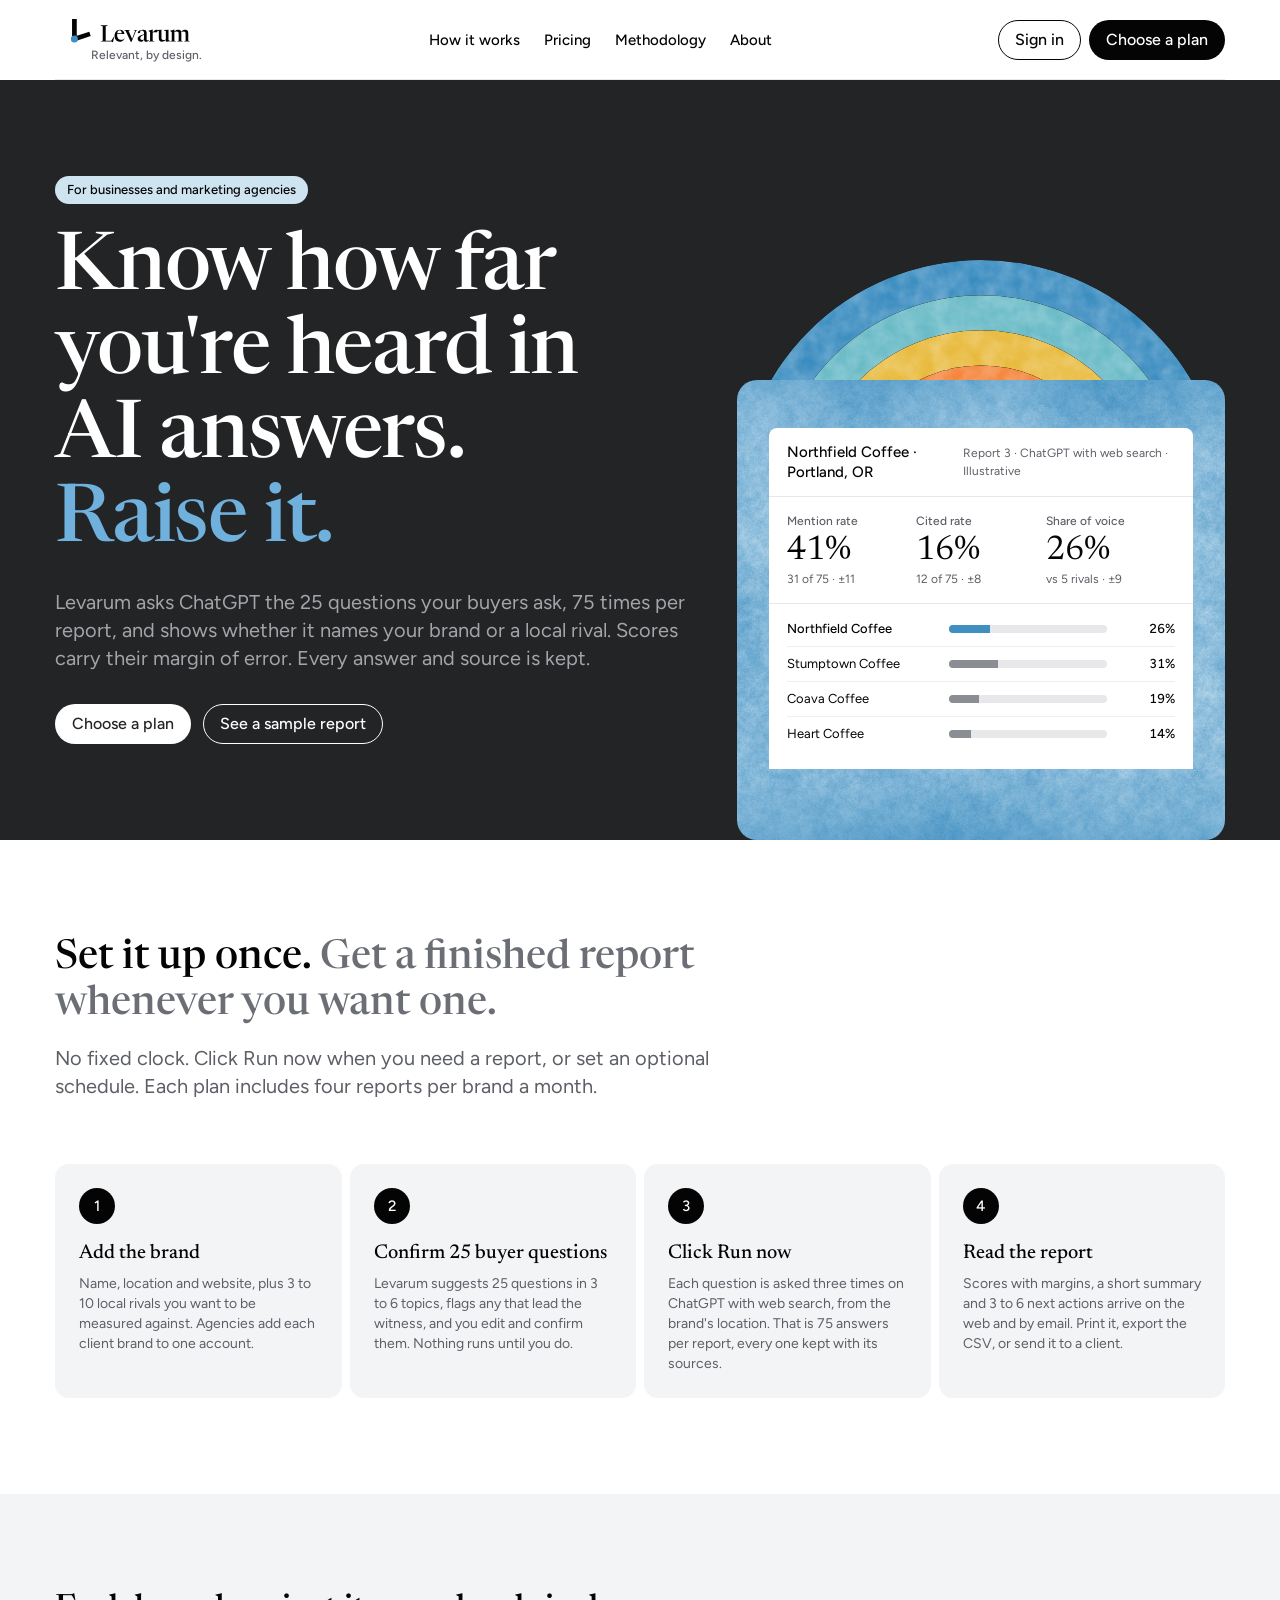
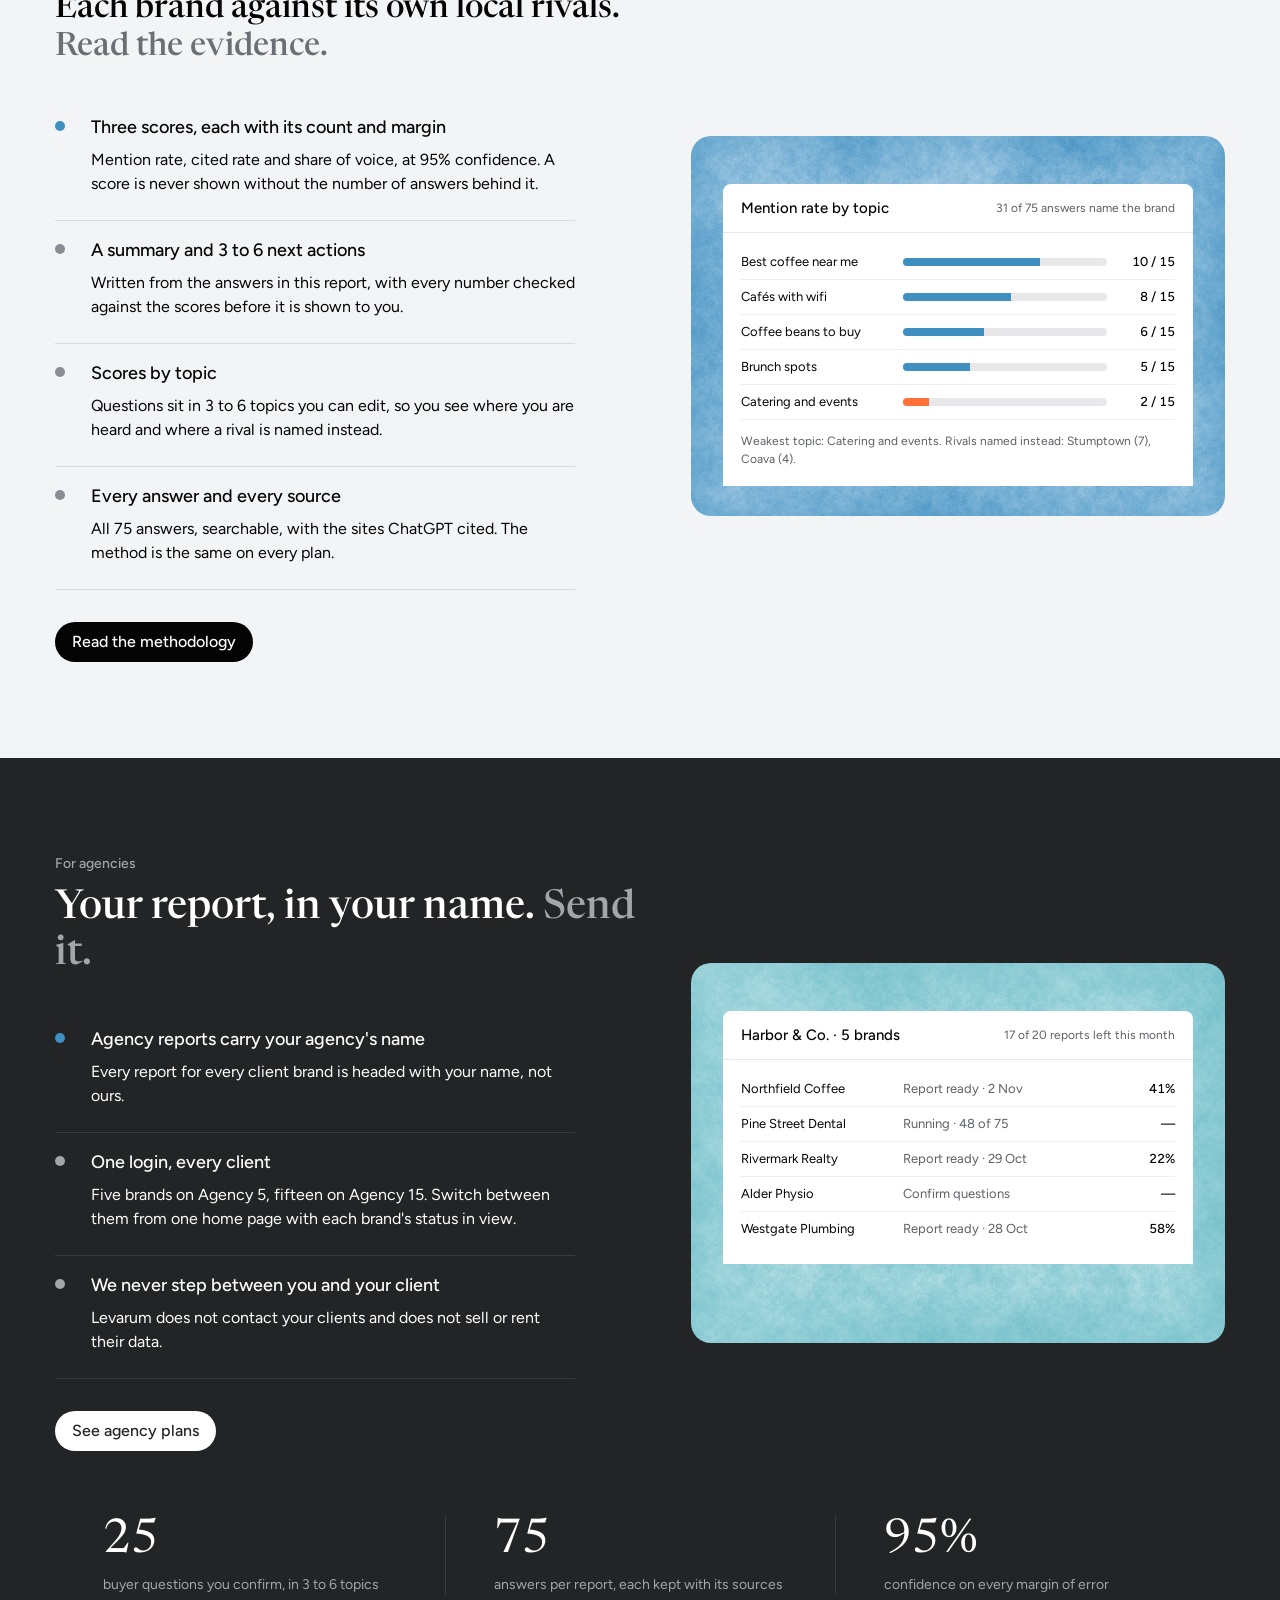
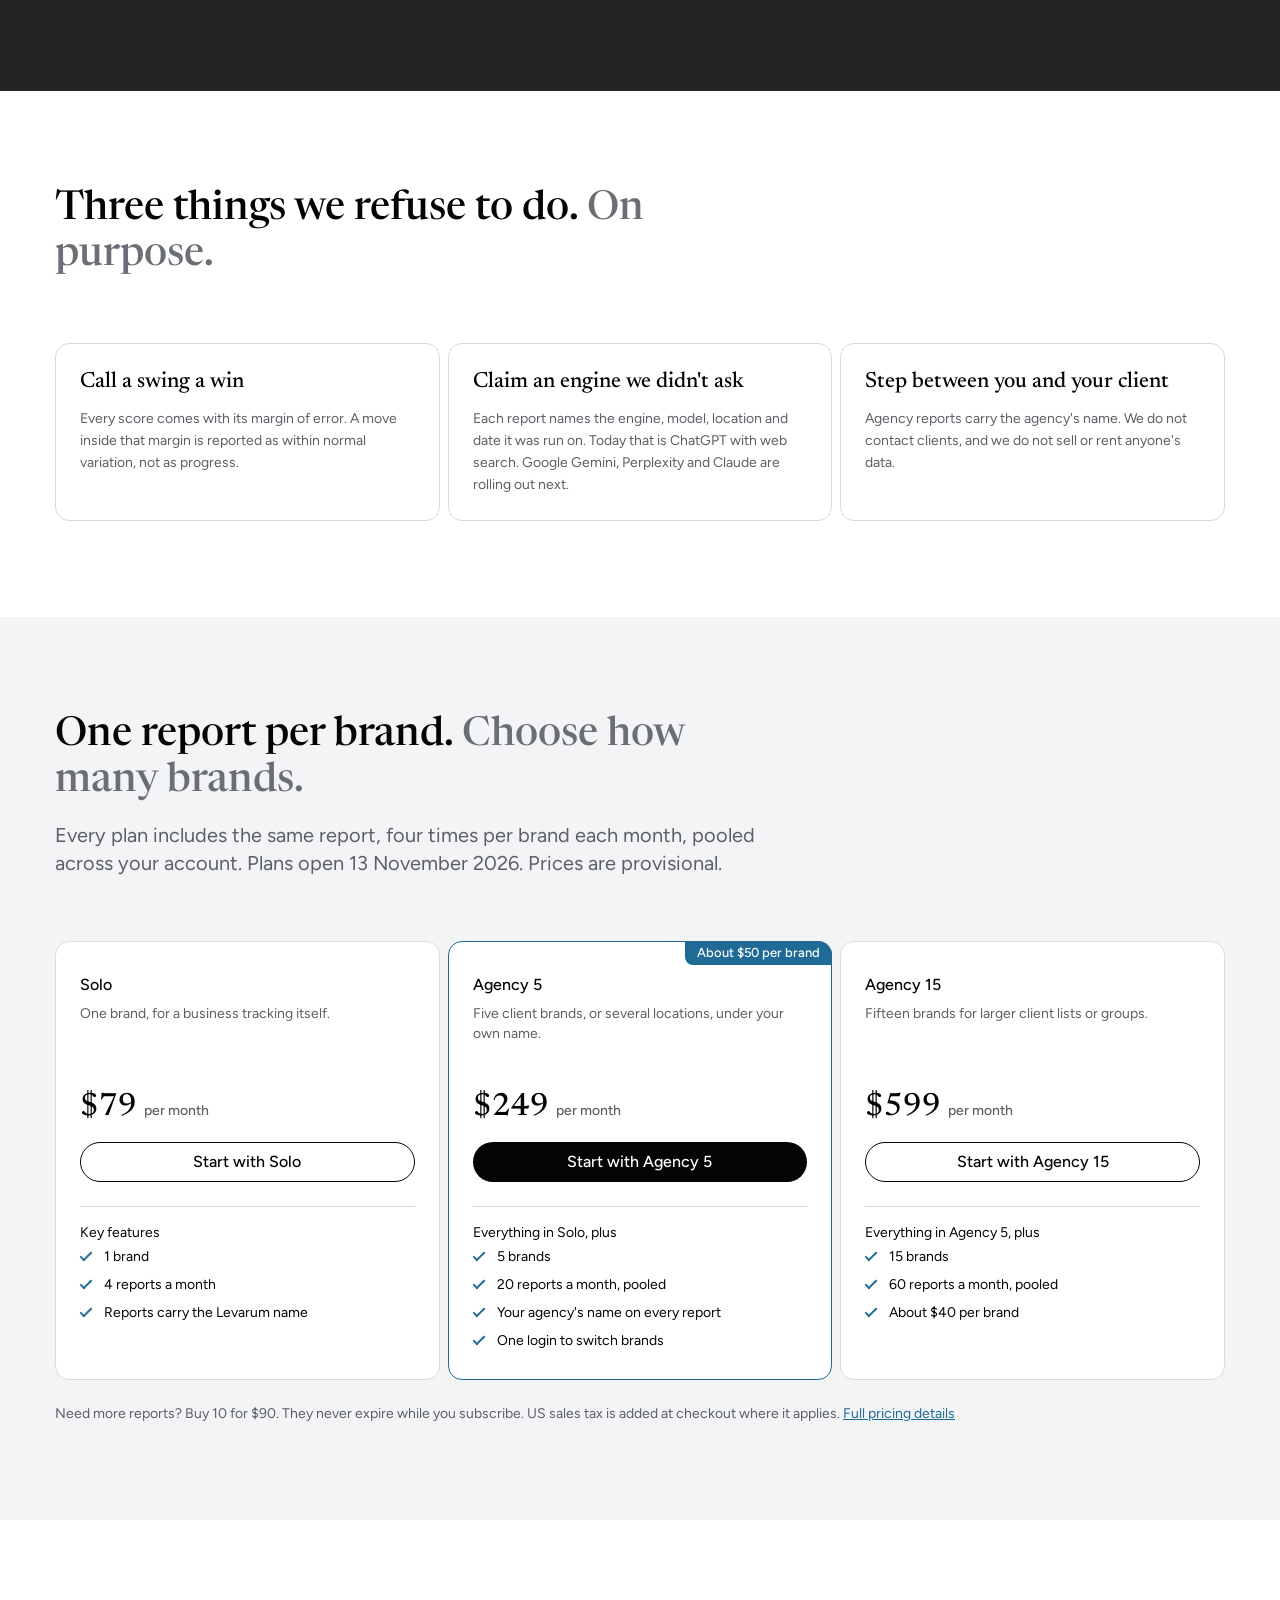
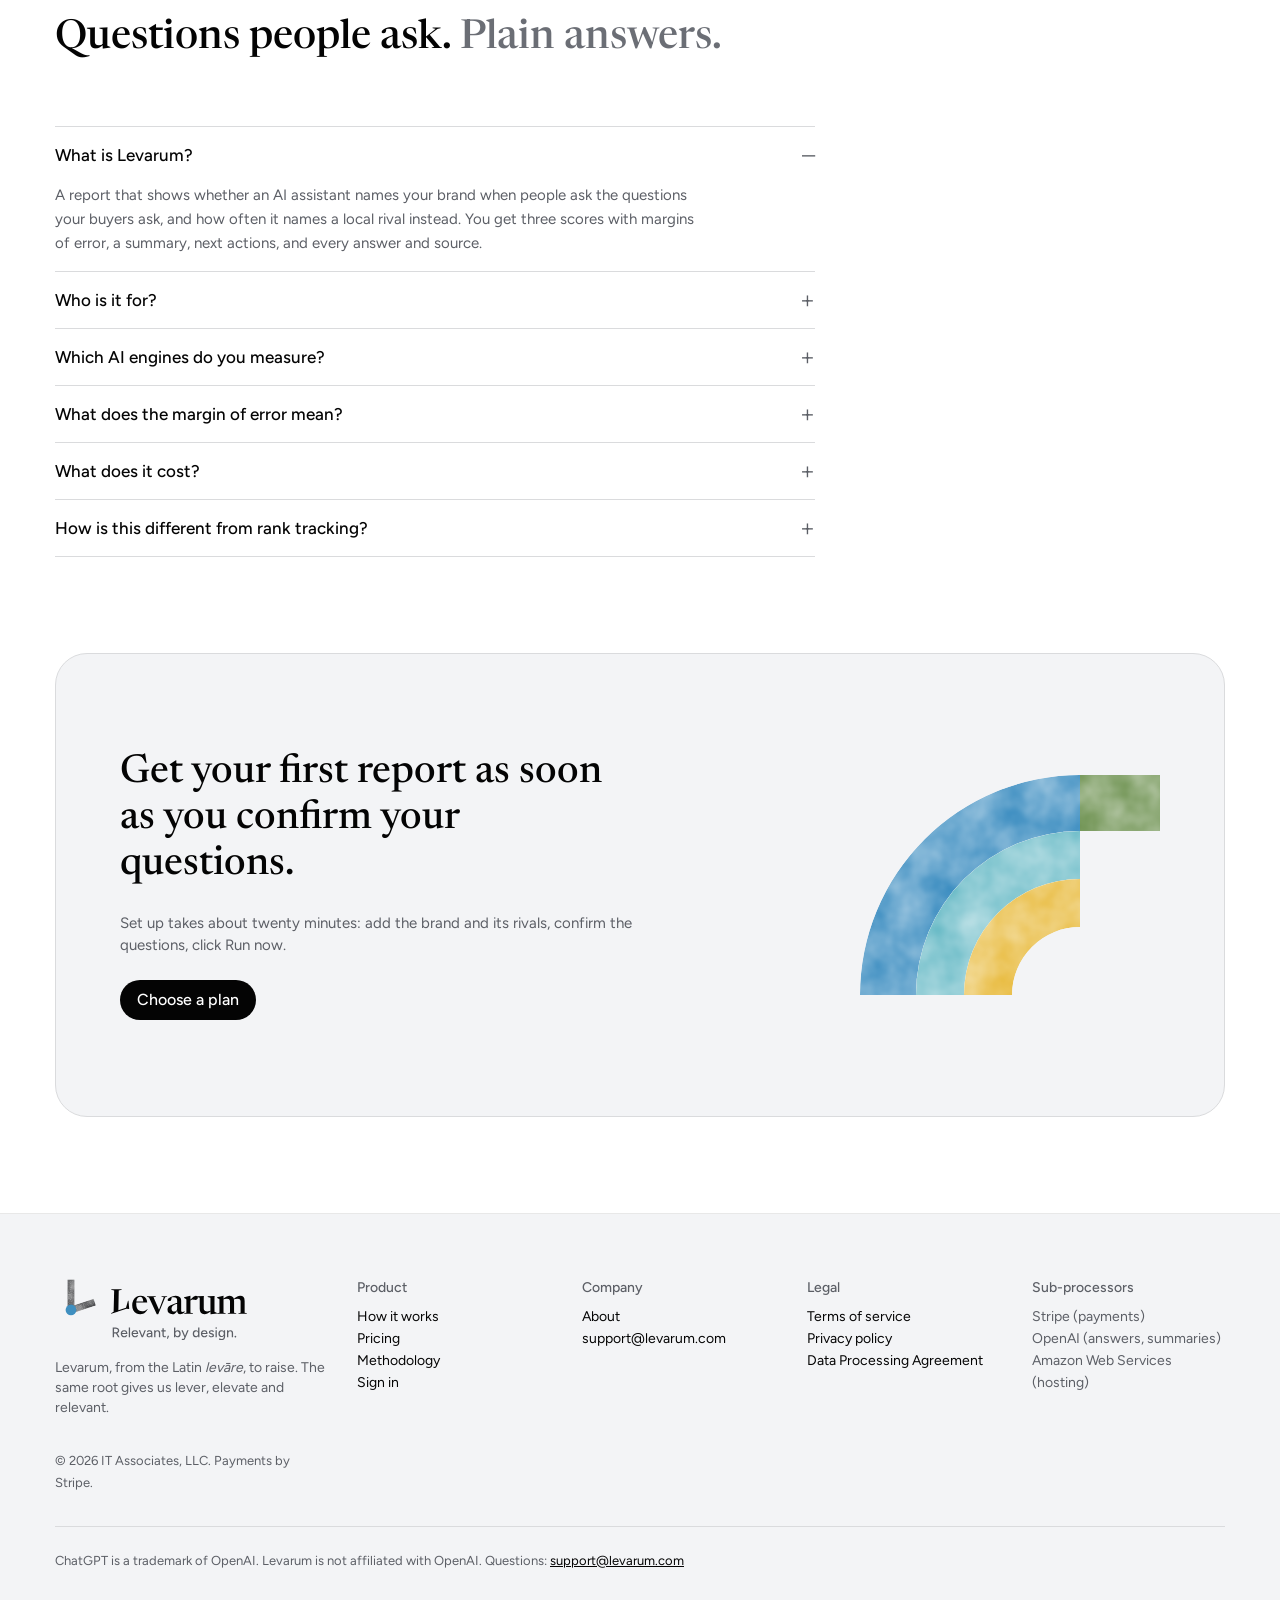
==== commit 2fb6f7f0: "Rebuild Home, Pricing, Methodology and About on the Levarum design system Four pages exported from t" ====
--- a/index.html
+++ b/index.html
@@ -2,15 +2,15 @@
 <html lang="en-US">
 <head>
 <meta charset="utf-8">
+<link rel="preload" href="/assets/fonts/Figtree-Variable.woff2" as="font" type="font/woff2" crossorigin>
+<link rel="preload" href="/assets/fonts/Newsreader-Variable.woff2" as="font" type="font/woff2" crossorigin>
 <meta name="viewport" content="width=device-width, initial-scale=1, viewport-fit=cover">
 <meta name="theme-color" content="#ffffff">
-<title>Levarum: on-demand AI visibility reports for agencies</title>
+<title>Levarum — AI visibility reports for businesses and agencies</title>
 <meta name="description" content="AI visibility reports on demand for each client brand, scored against its own local rivals, with a margin of error on every score. Get a report on any brand whenever you want one, or on your own schedule. From $79 a month, or about $40 a brand on Agency 15.">
 <link rel="icon" href="/favicon.ico" sizes="32x32">
 <link rel="icon" href="/img/icon.svg" type="image/svg+xml">
 <link rel="apple-touch-icon" href="/apple-touch-icon.png">
-<link rel="preload" href="/assets/fonts/figtree-latin-wght-normal.woff2" as="font" type="font/woff2" crossorigin>
-<link rel="preload" href="/assets/fonts/newsreader-latin-opsz-normal.woff2" as="font" type="font/woff2" crossorigin>
 <meta property="og:type" content="website">
 <meta property="og:site_name" content="Levarum">
 <meta property="og:title" content="Levarum: on-demand AI visibility reports for agencies">
@@ -21,209 +21,188 @@
 <meta property="og:image:height" content="630">
 <meta property="og:image:alt" content="Levarum. Know how far you’re heard in AI answers. Raise it.">
 <meta name="twitter:card" content="summary_large_image">
-<link rel="stylesheet" href="/assets/levarum.css?v=5f46f2f6">
+<link rel="stylesheet" href="/assets/levarum-ds.css?v=2e9403ca">
 <script type="application/ld+json">{"@context": "https://schema.org", "@type": "Organization", "name": "Levarum", "legalName": "IT Associates, LLC", "url": "https://levarum-website.vercel.app/", "logo": "https://levarum-website.vercel.app/img/icon.svg"}</script>
 <script type="application/ld+json">{"@context": "https://schema.org", "@type": "Product", "name": "Levarum AI visibility tracking", "brand": {"@type": "Brand", "name": "Levarum"}, "description": "On-demand AI visibility reports for agencies: each client brand against its local rivals, with the margin of error shown. Get a report on any brand whenever you want one, or on your own schedule.", "offers": [{"@type": "Offer", "name": "Solo", "price": "79", "priceCurrency": "USD", "url": "https://levarum-website.vercel.app/pricing", "priceSpecification": {"@type": "UnitPriceSpecification", "price": "79", "priceCurrency": "USD", "unitText": "MONTH"}}, {"@type": "Offer", "name": "Agency 5", "price": "249", "priceCurrency": "USD", "url": "https://levarum-website.vercel.app/pricing", "priceSpecification": {"@type": "UnitPriceSpecification", "price": "249", "priceCurrency": "USD", "unitText": "MONTH"}}, {"@type": "Offer", "name": "Agency 15", "price": "599", "priceCurrency": "USD", "url": "https://levarum-website.vercel.app/pricing", "priceSpecification": {"@type": "UnitPriceSpecification", "price": "599", "priceCurrency": "USD", "unitText": "MONTH"}}]}</script>
 </head>
-<body class="has-dock">
-<a class="lv-skip" href="#main">Skip to content</a>
-<div class="lv-root">
-<header style="background: var(--lv-page); border-bottom: 1px solid var(--lv-hairline); position: relative;">
-<div class="lv-wrap" style="padding-top: 10px; padding-bottom: 10px; display: flex; flex-wrap: nowrap; align-items: center; justify-content: space-between; gap: 8px 24px;">
-<a href="/" aria-label="Levarum home. Relevant, by design." class="lv-brand"><img width="572" height="124" src="/img/logo-header.svg" alt="" style="height: 28px; width: auto; display: block;"><span class="lv-brand__tag" aria-hidden="true">Relevant, by design.</span></a>
-<nav aria-label="Main" class="lv-nav-desk">
-<a class="lv-nav-link" href="/#how">How it works</a>
-<a class="lv-nav-link" href="/about">About</a>
-<a class="lv-nav-link" href="/pricing">Pricing</a>
-<a class="lv-nav-link" href="/methodology">Methodology</a>
-<a class="lv-nav-link" href="/signin">Sign in</a>
-<a class="lv-btn" href="/pricing">Choose a plan</a>
+<body>
+<div style="width:100%;min-height:100%;background:#ffffff;color:#040404;font-family:'Figtree','Helvetica Neue',Arial,sans-serif">
+<a class="skip" href="#main">Skip to content</a>
+
+<header class="container">
+<nav class="lv-nav site-nav" aria-label="Main" style="padding:0">
+<a class="brand" href="/" aria-label="Levarum home. Relevant, by design."><img src="/img/ds/lockup-small.svg" alt="Levarum"><small aria-hidden="true">Relevant, by design.</small></a>
+<div class="lv-nav__links"><a href="#how" aria-current="page">How it works</a><a href="/pricing">Pricing</a><a href="/methodology">Methodology</a><a href="/about">About</a></div>
+<div class="lv-nav__actions"><a class="lv-btn lv-btn--outline" href="/signin">Sign in</a><a class="lv-btn lv-btn--primary" href="/pricing">Choose a plan</a><a class="lv-btn lv-btn--outline menu-btn" href="#site-links">Menu</a></div>
 </nav>
-<div class="lv-nav-mob">
-<details class="lv-menu-m">
-<summary>Menu</summary>
-<nav aria-label="Main, mobile" class="lv-menu-m__panel">
-<a class="lv-nav-link" href="/#how">How it works</a>
-<a class="lv-nav-link" href="/about">About</a>
-<a class="lv-nav-link" href="/pricing">Pricing</a>
-<a class="lv-nav-link" href="/methodology">Methodology</a>
-<a class="lv-nav-link" href="/signin">Sign in</a>
-<a class="lv-btn" href="/pricing" style="margin-top: 16px;">Choose a plan</a>
-</nav>
-</details>
-</div>
-</div>
 </header>
+
 <main id="main">
-<section class="lv-hero2" aria-labelledby="hero-h">
-<div class="lv-wrap lv-hero2__grid">
-<div class="lv-stack lv-stack--lg lv-hero2__copy">
-<p class="lv-chip">For agencies serving local businesses</p>
-<h1 id="hero-h" class="lv-display">Know how far you’re heard in AI answers. <span class="lv-closer lv-closer--accent">Raise it.</span></h1>
-<p class="lv-hero2__lead">Each client brand against its local rivals, with the margin of error shown, in a report you can send.</p>
-<div class="lv-hero2__actions">
-<a class="lv-btn" href="/pricing">Choose a plan</a>
-<a class="lv-textlink" href="#sample">See a sample report</a>
-</div>
-<p class="lv-hero2__note"><strong>Plans open Friday, November 13, 2026.</strong> From $79 a month, or about $40 a brand on Agency 15.</p>
-</div>
-<div id="sample" class="lv-report lv-frame-sky">
-<figure class="lv-report__sheet" aria-labelledby="sample-cap">
-<div>
-<p class="lv-report__meta">Sample report, made-up brand, not a client result</p>
-<p id="sample-cap" class="lv-report__title">Northfield Coffee, Portland</p>
-<p class="lv-report__sub">Report of Nov 23, 2026. OpenAI’s model with web search, asked from Portland, OR. 75 answers.</p>
-</div>
-<dl class="lv-scores">
-<div><dt>Mention rate</dt><dd class="lv-score__n">41%</dd><dd class="lv-score__d">31 of 75 answers, ±11 pts</dd></div>
-<div><dt>Cited rate</dt><dd class="lv-score__n">16%</dd><dd class="lv-score__d">12 of 75 link to its site, ±8 pts</dd></div>
-<div><dt>Share of voice</dt><dd class="lv-score__n">26%</dd><dd class="lv-score__d">against 3 local rivals, ±8 pts</dd></div>
-</dl>
-<p class="lv-report__change">Mention rate +5 pts since the last report, ±16. <strong>Within normal variation.</strong></p>
-<div class="lv-stack" style="gap: 10px;">
-<p style="margin: 0; font-size: 13px; line-height: 18px; font-weight: 500;">Who the answers name instead</p>
-<ul class="lv-bars" role="list">
-<li><span>Harbor Roasters</span><span class="lv-bar" aria-hidden="true"><span style="width: 100%;"></span></span><span class="lv-pct">37%</span></li>
-<li class="is-you"><span>Northfield Coffee</span><span class="lv-bar" aria-hidden="true"><span style="width: 70%;"></span></span><span class="lv-pct">26%</span></li>
-<li><span>Kettle &amp; Crane</span><span class="lv-bar" aria-hidden="true"><span style="width: 62%;"></span></span><span class="lv-pct">23%</span></li>
-<li><span>Brightline Beans</span><span class="lv-bar" aria-hidden="true"><span style="width: 38%;"></span></span><span class="lv-pct">14%</span></li>
+
+<section class="hero" aria-labelledby="hero-h">
+<div class="container">
+<div class="lv-two">
+<span class="chip">For businesses and marketing agencies</span>
+<h1 id="hero-h" class="display-lg" style="max-width:12ch">Know how far you're heard in AI answers. <span class="closer">Raise it.</span></h1>
+<p class="lead">Levarum asks ChatGPT the 25 questions your buyers ask, 75 times per report, and shows whether it names your brand or a local rival. Scores carry their margin of error. Every answer and source is kept.</p>
+<div class="actions"><a class="lv-btn lv-btn--inverse" href="/pricing">Choose a plan</a><a class="lv-btn lv-btn--outline" href="#sample" style="color:#ffffff;border-color:#ffffff">See a sample report</a></div>
+</div>
+<div class="frame-wrap">
+<img class="arch" src="/img/ds/arch.svg" alt="">
+<div class="lv-frame">
+<div class="rep" role="img" aria-label="Sample report for Northfield Coffee, Portland: mention rate 41 percent, cited rate 16 percent, share of voice 26 percent, each with a margin of error">
+<div class="rep__head"><b>Northfield Coffee · Portland, OR</b><span>Report 3 · ChatGPT with web search · Illustrative</span></div>
+<div class="rep__scores">
+<div class="rep__score"><small>Mention rate</small><b>41%</b><em>31 of 75 · ±11</em></div>
+<div class="rep__score"><small>Cited rate</small><b>16%</b><em>12 of 75 · ±8</em></div>
+<div class="rep__score"><small>Share of voice</small><b>26%</b><em>vs 5 rivals · ±9</em></div>
+</div>
+<div class="rep__rows">
+<div class="rep__row is-you"><span>Northfield Coffee</span><div class="lv-meter" style="--v:26%"><i></i></div><b>26%</b></div>
+<div class="rep__row"><span>Stumptown Coffee</span><div class="lv-meter" style="--v:31%"><i></i></div><b>31%</b></div>
+<div class="rep__row"><span>Coava Coffee</span><div class="lv-meter" style="--v:19%"><i></i></div><b>19%</b></div>
+<div class="rep__row"><span>Heart Coffee</span><div class="lv-meter" style="--v:14%"><i></i></div><b>14%</b></div>
+</div>
+</div>
+</div>
+</div>
+</div>
+</section>
+
+<section class="section" id="how" aria-labelledby="how-h">
+<div class="container">
+<div class="section-head lv-two"><h2 id="how-h" class="headline">Set it up once. <span class="closer">Get a finished report whenever you want one.</span></h2><p class="lead">No fixed clock. Click Run now when you need a report, or set an optional schedule. Each plan includes four reports per brand a month.</p></div>
+<ol class="steps" style="margin:0;padding:0;list-style:none">
+<li class="step"><h3>Add the brand</h3><p>Name, location and website, plus 3 to 10 local rivals you want to be measured against. Agencies add each client brand to one account.</p></li>
+<li class="step"><h3>Confirm 25 buyer questions</h3><p>Levarum suggests 25 questions in 3 to 6 topics, flags any that lead the witness, and you edit and confirm them. Nothing runs until you do.</p></li>
+<li class="step"><h3>Click Run now</h3><p>Each question is asked three times on ChatGPT with web search, from the brand's location. That is 75 answers per report, every one kept with its sources.</p></li>
+<li class="step"><h3>Read the report</h3><p>Scores with margins, a short summary and 3 to 6 next actions arrive on the web and by email. Print it, export the CSV, or send it to a client.</p></li>
+</ol>
+</div>
+</section>
+
+<section class="section section--mist" id="sample" aria-labelledby="ev-h">
+<div class="container two-col">
+<div class="lv-two">
+<h2 id="ev-h" class="title">Each brand against its own local rivals. <span class="closer">Read the evidence.</span></h2>
+<ul class="lv-list" style="margin-top:var(--space-6)">
+<li aria-current="true"><div><strong>Three scores, each with its count and margin</strong><p>Mention rate, cited rate and share of voice, at 95% confidence. A score is never shown without the number of answers behind it.</p></div></li>
+<li><div><strong>A summary and 3 to 6 next actions</strong><p>Written from the answers in this report, with every number checked against the scores before it is shown to you.</p></div></li>
+<li><div><strong>Scores by topic</strong><p>Questions sit in 3 to 6 topics you can edit, so you see where you are heard and where a rival is named instead.</p></div></li>
+<li><div><strong>Every answer and every source</strong><p>All 75 answers, searchable, with the sites ChatGPT cited. The method is the same on every plan.</p></div></li>
 </ul>
-</div>
-<div class="lv-report__action">
-<p><strong>Weakest topic: espresso at home.</strong> 3 of 15 answers name the brand.</p>
-<p>Next action: answer the five espresso questions on your own site.</p>
-</div>
-</figure>
-</div>
-</div>
-</section>
-
-<section id="how" class="lv-sec lv-sec--inv" aria-labelledby="how-h" style="border-top: 1px solid var(--lv-inverse-rule);">
-<div class="lv-wrap lv-stack lv-stack--lg">
-<div class="lv-split lv-split--even">
-<div class="lv-stack">
-<h2 id="how-h" class="lv-headline">Set it up once. Get a finished report whenever you want one.</h2>
-<p class="lv-muted" style="margin: 0;">A screenshot of one AI answer can’t show what changed. Asking the same questions every time, and keeping every answer, can.</p>
-</div>
-<img class="lv-illo" width="640" height="440" loading="lazy" decoding="async" src="/img/illustration-a85e7f0f.svg" alt="">
-</div>
-<ol class="lv-steps" role="list">
-<li style="--c: var(--lv-ill-ember);"><h3>Add the brand and its rivals</h3><p>Name 3 to 10 local competitors. After the first report we suggest others AI names alongside it.</p></li>
-<li style="--c: var(--lv-accent);"><h3>Confirm 25 buyer questions</h3><p>We suggest them, you edit them. We flag questions that would flatter the score.</p></li>
-<li style="--c: var(--lv-sun);"><h3>We ask each one three times</h3><p>Answers change between asks, so each report holds 75 answers, every one kept with its sources.</p></li>
-<li style="--c: var(--lv-ice);"><h3>Your report arrives</h3><p>An email links to it. It reads well on a phone, prints cleanly and exports to CSV.</p></li>
-</ol>
-</div>
-</section>
-
-<section class="lv-sec" aria-labelledby="report-h">
-<div class="lv-wrap lv-split">
-<div class="lv-stack">
-<h2 id="report-h" class="lv-headline">Each brand against its own local rivals. <span class="lv-closer">Read the evidence.</span></h2>
-<p class="lv-muted" style="margin: 0;">The answer comes first, then the evidence behind it. Tap a row to see what’s in it.</p>
-<img class="lv-illo" width="640" height="440" loading="lazy" decoding="async" src="/img/illustration-48159eb1.svg" alt="">
-</div>
-<div class="lv-acc">
-<details><summary>Summary</summary><p>One paragraph: where the brand stands, the gap to the leading local rival and what matters most. Every figure comes from that report’s answers.</p></details>
-<details><summary>Three to six next actions</summary><p>Each tied to the finding behind it, such as a weak topic or a source AI keeps citing.</p></details>
-<details><summary>Three scores</summary><p>Mention rate: how many answers name the brand. Cited rate: how many link to its own site. Share of voice: its share of all mentions among the brand and the rivals you track.</p></details>
-<details><summary>Change you can defend</summary><p>Each score shows its change since the last report and the margin of error, labeled “real change” or “within normal variation.” From the fourth report, each score also shows a rolling trend.</p></details>
-<details><summary>Topics</summary><p>Questions grouped into three to six topics you can edit, with the weakest highlighted, so you know where to act first.</p></details>
-<details><summary>Every answer and source</summary><p>All 75 answers in full and searchable, with the sources each one cited as links you can open.</p></details>
-<details><summary>Alerts on big moves</summary><p>An email when the brand or a tracked rival moves 15 points or more from one report to the next.</p></details>
-</div>
-</div>
-</section>
-
-<section class="lv-sec lv-sec--mist" aria-labelledby="agency-h">
-<div class="lv-wrap lv-split">
-<div class="lv-stack">
-<h2 id="agency-h" class="lv-headline">Your report, in your brand. <span class="lv-closer">Send it.</span></h2>
-</div>
-<ul class="lv-points" role="list">
-<li><h3>Your agency’s name on every report</h3><p>On Agency plans, every report and report email carries your name instead of ours.</p></li>
-<li><h3>One login, every client brand</h3><p>Agency 5 holds five brands and Agency 15 holds fifteen, each with its own questions, rivals and report. Agency plans open once our account-isolation check passes.</p></li>
-<li><h3>Your clients stay yours</h3><p>We never contact your clients about Levarum, and we don’t sell or rent your data or theirs.</p></li>
+<a class="lv-btn lv-btn--primary" href="/methodology" style="margin-top:var(--space-6)">Read the methodology</a>
+</div>
+<div class="lv-frame frame-clip">
+<div class="rep" role="img" aria-label="Report detail: mention rate by topic with the weakest topic marked">
+<div class="rep__head"><b>Mention rate by topic</b><span>31 of 75 answers name the brand</span></div>
+<div class="rep__rows" style="padding-top:12px">
+<div class="rep__row"><span>Best coffee near me</span><div class="lv-meter" style="--v:67%;--c:var(--accent)"><i></i></div><b>10 / 15</b></div>
+<div class="rep__row"><span>Cafés with wifi</span><div class="lv-meter" style="--v:53%;--c:var(--accent)"><i></i></div><b>8 / 15</b></div>
+<div class="rep__row"><span>Coffee beans to buy</span><div class="lv-meter" style="--v:40%;--c:var(--accent)"><i></i></div><b>6 / 15</b></div>
+<div class="rep__row"><span>Brunch spots</span><div class="lv-meter" style="--v:33%;--c:var(--accent)"><i></i></div><b>5 / 15</b></div>
+<div class="rep__row"><span>Catering and events</span><div class="lv-meter" style="--v:13%;--c:var(--ember)"><i></i></div><b>2 / 15</b></div>
+<p style="margin-top:12px;color:#5c5f66;font-size:12px">Weakest topic: Catering and events. Rivals named instead: Stumptown (7), Coava (4).</p>
+</div>
+</div>
+</div>
+</div>
+</section>
+
+<section class="band" aria-labelledby="ag-h">
+<div class="container two-col">
+<div class="lv-two">
+<p class="lv-eyebrow" style="color:var(--on-inverse-muted)">For agencies</p>
+<h2 id="ag-h" class="headline">Your report, in your name. <span class="closer">Send it.</span></h2>
+<ul class="lv-list" style="margin-top:var(--space-6)">
+<li aria-current="true"><div><strong>Agency reports carry your agency's name</strong><p>Every report for every client brand is headed with your name, not ours.</p></div></li>
+<li><div><strong>One login, every client</strong><p>Five brands on Agency 5, fifteen on Agency 15. Switch between them from one home page with each brand's status in view.</p></div></li>
+<li><div><strong>We never step between you and your client</strong><p>Levarum does not contact your clients and does not sell or rent their data.</p></div></li>
 </ul>
-</div>
-</section>
-
-<section class="lv-sec lv-sec--inv" aria-labelledby="limits-h">
-<div class="lv-wrap lv-stack lv-stack--lg">
-<h2 id="limits-h" class="lv-headline">Three things we refuse to do.</h2>
-<ul class="lv-refusals" role="list">
-<li style="--c: var(--lv-ill-ember);"><h3>Call a swing a win</h3><p>A change is real only when it clears its margin of error. Otherwise the report says within normal variation.</p></li>
-<li style="--c: var(--lv-accent);"><h3>Claim an engine we haven’t asked</h3><p>Every report names the engine, model, location and date. Today that is OpenAI’s model with web search, through the API. Results may differ from what an individual ChatGPT user sees.</p></li>
-<li style="--c: var(--lv-sun);"><h3>Step between you and your client</h3><p>We measure and suggest. You decide what to change.</p></li>
-</ul>
-<p class="lv-muted" style="margin: 0;">A sampled answer is evidence from that report, not a guarantee of future visibility. <a class="lv-link" href="/methodology">Read how we measure</a></p>
-</div>
-</section>
-
-<section class="lv-sec" aria-labelledby="plans-h">
-<div class="lv-wrap lv-split">
-<div class="lv-stack">
-<h2 id="plans-h" class="lv-headline">Pick by how many brands you look after.</h2>
-<p class="lv-muted" style="margin: 0;">Every plan gets the same report and 4 reports per brand a month. Prices are provisional until plans open.</p>
-</div>
-<ul class="lv-planrows" role="list">
-<li><a href="/pricing#solo"><span><span class="lv-plan__name">Solo</span><span class="lv-plan__for">1 brand, for a business without an agency</span></span><span class="lv-plan__price">$79<small>a month</small></span></a></li>
-<li><a href="/pricing#agency-5"><span><span class="lv-plan__name">Agency 5</span><span class="lv-plan__for">5 brands, reports in your name</span></span><span class="lv-plan__price">$249<small>about $50 a brand</small></span></a></li>
-<li><a href="/pricing#agency-15"><span><span class="lv-plan__name">Agency 15</span><span class="lv-plan__for">15 brands, reports in your name</span></span><span class="lv-plan__price">$599<small>about $40 a brand</small></span></a></li>
-</ul>
-</div>
-</section>
-
-<section class="lv-sec lv-sec--mist" aria-labelledby="faq-h">
-<div class="lv-wrap lv-split">
-<h2 id="faq-h" class="lv-headline">Questions before you choose a plan.</h2>
-<div class="lv-acc">
-<details><summary>What is Levarum?</summary><p>Levarum measures AI visibility on demand. For each report we ask OpenAI’s model with web search, through the API, the questions a brand’s buyers ask, three times each. Results may differ from what an individual ChatGPT user sees. Each report shows how often answers name and cite the brand against its local rivals, and what to do next.</p></details>
-<details><summary>Who is it for?</summary><p>Marketing agencies of any size that serve local and small businesses. On Agency 5 and Agency 15, each report carries your agency’s name. A business without an agency can use Solo: one brand, $79 a month, with the Levarum name on the report.</p></details>
-<details><summary>Which AI engines does it measure?</summary><p>Today, OpenAI’s model with web search, through the API. Every report names the engine, model, location and date. Other engines come later as add-ons, where their terms allow, and will be reported separately.</p></details>
-<details><summary>What does the margin of error mean?</summary><p>AI answers change between asks, so every score carries a margin of error. A change counts as real only when it clears that margin. Anything smaller is labeled “within normal variation,” so you’re less likely to report a swing as a win. <a class="lv-link" href="/methodology">How we measure</a></p></details>
-<details><summary>How much does it cost?</summary><p>Solo is $79 a month for one brand, Agency 5 is $249 for five and Agency 15 is $599 for fifteen, in US dollars, billed monthly until you cancel. Each plan includes 4 reports per brand a month, pooled across your account. Extra reports are $9 each, sold 10 for $90. Add-ons per brand: Insights $29 a month, Action drafts $49 a month and Question packs $19 a month for 10 more questions. All prices are provisional until plans open.</p></details>
-<details><summary>How is it different from other AI visibility tools?</summary><p>Levarum is built around one comparison: each brand against the local rivals you name in its market. The report shows that comparison, the answers and sources behind it, and next actions tied to what it finds.</p></details>
-</div>
-</div>
-</section>
-
-<section class="lv-sec" aria-labelledby="band-h" style="padding-top: 0;">
-<div class="lv-wrap">
-<div class="lv-band lv-frame-sky">
-<div class="lv-stack" style="gap: 10px;">
-<h2 id="band-h" class="lv-headline" style="color: var(--lv-ink);">Get your first report as soon as you confirm your questions.</h2>
-<p style="margin: 0; color: var(--lv-ink);">Plans open Friday, November 13, 2026. You can change plans later.</p>
-</div>
-<a class="lv-btn" href="/pricing">Choose a plan</a>
-</div>
-</div>
-</section>
+<a class="lv-btn lv-btn--primary" href="/pricing" style="margin-top:var(--space-6)">See agency plans</a>
+</div>
+<div class="lv-frame lv-frame--ice frame-clip">
+<div class="rep" role="img" aria-label="Agency home showing five client brands with their latest report status">
+<div class="rep__head"><b>Harbor &amp; Co. · 5 brands</b><span>17 of 20 reports left this month</span></div>
+<div class="rep__rows" style="padding-top:12px">
+<div class="rep__row"><span>Northfield Coffee</span><span style="color:#5c5f66">Report ready · 2 Nov</span><b>41%</b></div>
+<div class="rep__row"><span>Pine Street Dental</span><span style="color:#5c5f66">Running · 48 of 75</span><b>—</b></div>
+<div class="rep__row"><span>Rivermark Realty</span><span style="color:#5c5f66">Report ready · 29 Oct</span><b>22%</b></div>
+<div class="rep__row"><span>Alder Physio</span><span style="color:#5c5f66">Confirm questions</span><b>—</b></div>
+<div class="rep__row"><span>Westgate Plumbing</span><span style="color:#5c5f66">Report ready · 28 Oct</span><b>58%</b></div>
+</div>
+</div>
+</div>
+</div>
+<div class="container">
+<div class="lv-stats">
+<div class="lv-stat"><b>25</b><span>buyer questions you confirm, in 3 to 6 topics</span></div>
+<div class="lv-stat"><b>75</b><span>answers per report, each kept with its sources</span></div>
+<div class="lv-stat"><b>95%</b><span>confidence on every margin of error</span></div>
+</div>
+</div>
+</section>
+
+<section class="section" aria-labelledby="ref-h">
+<div class="container">
+<div class="section-head lv-two"><h2 id="ref-h" class="headline">Three things we refuse to do. <span class="closer">On purpose.</span></h2></div>
+<div class="refuse">
+<div><h3>Call a swing a win</h3><p>Every score comes with its margin of error. A move inside that margin is reported as within normal variation, not as progress.</p></div>
+<div><h3>Claim an engine we didn't ask</h3><p>Each report names the engine, model, location and date it was run on. Today that is ChatGPT with web search. Google Gemini, Perplexity and Claude are rolling out next.</p></div>
+<div><h3>Step between you and your client</h3><p>Agency reports carry the agency's name. We do not contact clients, and we do not sell or rent anyone's data.</p></div>
+</div>
+</div>
+</section>
+
+<section class="section section--mist" aria-labelledby="pr-h">
+<div class="container">
+<div class="section-head lv-two"><h2 id="pr-h" class="headline">One report per brand. <span class="closer">Choose how many brands.</span></h2><p class="lead">Every plan includes the same report, four times per brand each month, pooled across your account. Plans open 13 November 2026. Prices are provisional.</p></div>
+<div class="plans">
+<div class="lv-price" style="background:var(--page)"><h3>Solo</h3><p class="lv-price__desc">One brand, for a business tracking itself.</p><div class="lv-price__amount">$79 <small>per month</small></div><a class="lv-btn lv-btn--outline lv-btn--block" href="/signin?plan=solo">Start with Solo</a><hr><strong class="body-sm">Key features</strong><ul><li>1 brand</li><li>4 reports a month</li><li>Reports carry the Levarum name</li></ul></div>
+<div class="lv-price lv-price--featured" style="background:var(--page)"><span class="lv-price__ribbon">About $50 per brand</span><h3>Agency 5</h3><p class="lv-price__desc">Five client brands, or several locations, under your own name.</p><div class="lv-price__amount">$249 <small>per month</small></div><a class="lv-btn lv-btn--primary lv-btn--block" href="/signin?plan=agency5">Start with Agency 5</a><hr><strong class="body-sm">Everything in Solo, plus</strong><ul><li>5 brands</li><li>20 reports a month, pooled</li><li>Your agency's name on every report</li><li>One login to switch brands</li></ul></div>
+<div class="lv-price" style="background:var(--page)"><h3>Agency 15</h3><p class="lv-price__desc">Fifteen brands for larger client lists or groups.</p><div class="lv-price__amount">$599 <small>per month</small></div><a class="lv-btn lv-btn--outline lv-btn--block" href="/signin?plan=agency15">Start with Agency 15</a><hr><strong class="body-sm">Everything in Agency 5, plus</strong><ul><li>15 brands</li><li>60 reports a month, pooled</li><li>About $40 per brand</li></ul></div>
+</div>
+<p class="muted body-sm" style="margin-top:var(--space-5)">Need more reports? Buy 10 for $90. They never expire while you subscribe. US sales tax is added at checkout where it applies. <a href="/pricing">Full pricing details</a></p>
+</div>
+</section>
+
+<section class="section" aria-labelledby="faq-h">
+<div class="container">
+<div class="section-head lv-two"><h2 id="faq-h" class="headline">Questions people ask. <span class="closer">Plain answers.</span></h2></div>
+<div class="lv-acc faq">
+<details open><summary>What is Levarum?</summary><p>A report that shows whether an AI assistant names your brand when people ask the questions your buyers ask, and how often it names a local rival instead. You get three scores with margins of error, a summary, next actions, and every answer and source.</p></details>
+<details><summary>Who is it for?</summary><p>Individual businesses that want to track their own brand (Solo), and marketing agencies that track several client brands under their own name (Agency 5 and Agency 15). The method is identical on every plan.</p></details>
+<details><summary>Which AI engines do you measure?</summary><p>At launch, ChatGPT: OpenAI's model with live web search, through the API, from the brand's location. Results can differ from what one ChatGPT user sees on one day, which is why every question is asked three times and every report names the engine, model, location and date. Google Gemini, Perplexity and Claude are rolling out next.</p></details>
+<details><summary>What does the margin of error mean?</summary><p>Each score is an estimate from 75 answers, so it is shown with a 95% margin of error. If a rival's score sits inside your margin, the report says so instead of calling it a lead. The method is on the methodology page.</p></details>
+<details><summary>What does it cost?</summary><p>Solo is $79 a month for one brand, Agency 5 is $249 for five, Agency 15 is $599 for fifteen. Each includes four reports per brand a month, pooled. Extra reports are $9 each, sold 10 for $90. Prices are provisional until plans open.</p></details>
+<details><summary>How is this different from rank tracking?</summary><p>Search rankings list ten links. An AI assistant gives one answer built from a few sources. Levarum measures whether you are in that answer, whether your site is one of its sources, and how much of the conversation you hold against named rivals.</p></details>
+</div>
+</div>
+</section>
+
+<section class="cta-wrap">
+<div class="container">
+<div class="lv-cta" style="background:var(--mist)">
+<div><h2>Get your first report as soon as you confirm your questions.</h2><p>Set up takes about twenty minutes: add the brand and its rivals, confirm the questions, click Run now.</p><a class="lv-btn lv-btn--primary" href="/pricing">Choose a plan</a></div>
+<svg width="300" height="220" viewBox="0 0 300 220" aria-hidden="true"><defs><filter id="g" color-interpolation-filters="sRGB"><feTurbulence type="fractalNoise" baseFrequency="0.03" numOctaves="3" seed="9" result="c"></feTurbulence><feColorMatrix in="c" type="matrix" values="0 0 0 0 1 0 0 0 0 1 0 0 0 0 1 0 0 0 0.6 -0.05" result="ca"></feColorMatrix><feComposite in="ca" in2="SourceGraphic" operator="in" result="ci"></feComposite><feBlend in="ci" in2="SourceGraphic" mode="screen" result="b"></feBlend><feComposite in="b" in2="SourceGraphic" operator="in"></feComposite></filter></defs><g filter="url(#g)"><path d="M0 220A220 220 0 0 1 220 0V56A164 164 0 0 0 56 220Z" fill="#3a8cc0"></path><path d="M56 220A164 164 0 0 1 220 56V104A116 116 0 0 0 104 220Z" fill="#68bac6"></path><path d="M104 220A116 116 0 0 1 220 104V152A68 68 0 0 0 152 220Z" fill="#e8ba3c"></path><rect x="220" y="0" width="80" height="56" fill="#6a8f4c"></rect></g></svg>
+</div>
+</div>
+</section>
+
 </main>
-<footer class="lv-foot">
-<div class="lv-wrap lv-foot__inner">
-<div class="lv-stack" style="gap: 10px;">
-<a href="/" aria-label="Levarum home" style="display: inline-flex; align-self: flex-start;"><img width="572" height="186" loading="lazy" decoding="async" src="/img/logo-footer.svg" alt="Levarum. Relevant, by design." style="height: 52px; width: auto; display: block;"></a>
-<p class="lv-note" style="max-width: 36em;">Levarum is coined from the Latin <em lang="la">levāre</em>: to raise. It’s the root behind relevant and elevate. When someone asks an AI a question, we show you which brands the answer raises, and whether yours is one of them.</p>
-</div>
-<nav aria-label="Footer">
-<a href="/#how">How it works</a>
-<a href="/pricing">Pricing</a>
-<a href="/about">About</a>
-<a href="/methodology">Methodology</a>
-<a href="/terms">Terms</a>
-<a href="/privacy">Privacy policy</a>
-<a href="/dpa">Data Processing Agreement</a>
-<a href="/signin">Sign in</a>
-<a class="lv-foot__wide" href="mailto:support@levarum.com">support@levarum.com</a>
-</nav>
-<p class="lv-foot__legal">© 2026 IT Associates, LLC. Levarum is a trade name of IT Associates, LLC. Payments by Stripe. ChatGPT is a trademark of OpenAI; Levarum is not affiliated with OpenAI.</p>
+
+<footer class="site-footer">
+<div class="container">
+<div class="lv-footer">
+<div><img src="/img/ds/lockup-tagline.svg" alt="Levarum. Relevant, by design." style="height:64px"><p class="muted body-sm" style="margin-top:var(--space-4);max-width:36ch">Levarum, from the Latin <em>levāre</em>, to raise. The same root gives us lever, elevate and relevant.</p><small>© 2026 IT Associates, LLC. Payments by Stripe.</small></div>
+<div id="site-links"><h5>Product</h5><a href="#how">How it works</a><a href="/pricing">Pricing</a><a href="/methodology">Methodology</a><a href="/signin">Sign in</a></div>
+<div><h5>Company</h5><a href="/about">About</a><a href="mailto:support@levarum.com">support@levarum.com</a></div>
+<div><h5>Legal</h5><a href="/terms">Terms of service</a><a href="/privacy">Privacy policy</a><a href="/dpa">Data Processing Agreement</a></div>
+<div><h5>Sub-processors</h5><span class="body-sm muted">Stripe (payments)<br>OpenAI (answers, summaries)<br>Amazon Web Services (hosting)</span></div>
+</div>
+<p class="legal">ChatGPT is a trademark of OpenAI. Levarum is not affiliated with OpenAI. Questions: <a href="mailto:support@levarum.com">support@levarum.com</a></p>
 </div>
 </footer>
-</div>
-<div class="lv-dock" role="region" aria-label="Choose a plan">
-<p class="lv-dock__txt"><strong>From $79 a month</strong>Plans open Nov 13</p>
-<a class="lv-btn" href="/pricing">Choose a plan</a>
 </div>
 </body>
 </html>
--- a/assets/levarum-ds.css
+++ b/assets/levarum-ds.css
@@ -0,0 +1,359 @@
+/* Levarum website — Levarum design system tokens, components and page styles. Source: Levarum design system + website canvas. */
+/* Levarum — generated from tokens.json (light theme, for the Design canvas) */
+@font-face{font-family:"Newsreader";src:url("/assets/fonts/Newsreader-Variable.woff2") format("woff2");font-weight:200 800;font-style:normal;font-display:swap}
+@font-face{font-family:"Newsreader";src:url("/assets/fonts/Newsreader-Variable-Italic.woff2") format("woff2");font-weight:200 800;font-style:italic;font-display:swap}
+@font-face{font-family:"Figtree";src:url("/assets/fonts/Figtree-Variable.woff2") format("woff2");font-weight:300 900;font-style:normal;font-display:swap}
+:root{
+--page:#ffffff;--mist:#f3f4f6;--hairline:#e8e8e8;--rule:#dadbdd;--rule-strong:#8a8d93;
+--ink:#040404;--ink-muted:#5c5f66;--ink-faint:#6b6e75;--on-ink:#ffffff;
+--inverse:#232426;--inverse-sunken:#050505;--inverse-rule:#3a3b3d;--on-inverse:#ffffff;--on-inverse-muted:#a3a5a9;
+--accent:#3f8fc0;--on-accent:#040404;--accent-text:#1f6b96;--focus:#1f6b96;--focus-on-inverse:#8dbfdc;
+--sky:#3a8cc0;--ice:#68bac6;--tint:#cfe4f1;--charcoal:#2e2f32;
+--ill-ember:#f5853b;--ill-sky:#3f8fc0;--ill-teal:#2f6f69;--ill-ice:#8fc9d2;--ill-peri:#7d7ddc;--ill-sun:#f4cc4e;--ill-pink:#f4a89c;--ill-moss:#6a9a90;
+--sun:#e8ba3c;--ember:#ff7139;--amber:#f6ce52;--moss:#6a8f4c;
+--signal-high:#ff7139;--signal-medium:#f6ce52;--signal-low:#3f8fc0;
+--success:#1f6f66;--danger:#b3401c;
+--font-serif:"Newsreader","Source Serif 4",Georgia,serif;
+--font-sans:"Figtree","Helvetica Neue",Arial,sans-serif;
+--space-1:4px;--space-2:8px;--space-3:12px;--space-4:16px;--space-5:24px;--space-6:32px;--space-7:48px;--space-8:64px;--space-9:96px;--space-10:128px;
+--container:1266px;--control-height:40px;--row-height:60px;
+--radius-xs:4px;--radius-sm:8px;--radius-md:14px;--radius-lg:20px;--radius-xl:24px;--radius-2xl:32px;--radius-pill:999px;--radius-tile:25%;
+--duration-fast:120ms;--duration-base:200ms;--duration-slow:320ms;--ease-standard:cubic-bezier(0.2,0,0,1);
+--shadow-float:0 8px 24px 0 rgba(4,4,4,0.08);
+}
+@media (prefers-reduced-motion:reduce){:root{--duration-fast:0ms;--duration-base:0ms;--duration-slow:0ms}}
+/* Type styles */
+.display-lg{font:500 80px/84px var(--font-serif);letter-spacing:-0.015em;font-variation-settings:"opsz" 72}
+.display{font:500 64px/68px var(--font-serif);letter-spacing:-0.01em;font-variation-settings:"opsz" 72}
+.headline{font:500 40px/46px var(--font-serif);font-variation-settings:"opsz" 72}
+.title{font:500 32px/38px var(--font-serif);font-variation-settings:"opsz" 72}
+.subtitle{font:500 24px/30px var(--font-serif);font-variation-settings:"opsz" 72}
+.numeral{font:400 48px/52px var(--font-serif);font-feature-settings:"tnum";font-variation-settings:"opsz" 72}
+.lead{font:400 20px/28px var(--font-sans);max-width:56ch}
+.body-lg{font:400 16px/24px var(--font-sans)}
+.body{font:400 15px/22px var(--font-sans)}
+.body-strong{font:500 16px/24px var(--font-sans)}
+.body-sm{font:400 14px/20px var(--font-sans)}
+.caption{font:500 12px/16px var(--font-sans)}
+.button{font:500 16px/20px var(--font-sans)}
+.nav{font:500 15px/20px var(--font-sans)}
+@media (max-width:390px){.display-lg{font-size:44px;line-height:48px}.display{font-size:36px;line-height:40px}.headline{font-size:30px;line-height:34px}}
+
+/* ---- components (bundle.css) ---- */
+/* Levarum component styles. Plain classes, no script. Every value comes from tokens.css. */
+.lv-btn{display:inline-flex;align-items:center;justify-content:center;gap:var(--space-2);box-sizing:border-box;height:var(--control-height);padding:0 var(--space-4);border:1px solid transparent;border-radius:var(--radius-pill);font:500 16px/20px var(--font-sans);text-decoration:none;cursor:pointer;white-space:nowrap;transition:opacity var(--duration-fast) var(--ease-standard),background var(--duration-fast) var(--ease-standard)}
+.lv-btn--primary{background:var(--ink);color:var(--on-ink)}
+.lv-btn--outline{background:transparent;color:var(--ink);border-color:var(--ink)}
+.lv-btn--inverse{background:var(--on-inverse);color:var(--inverse)}
+.lv-btn--ghost{background:transparent;color:var(--ink)}
+.lv-btn--sm{height:28px;padding:0 var(--space-3);font-size:12px;line-height:16px}
+.lv-btn--block{display:flex;width:100%}
+.lv-btn:hover,.lv-btn.is-hover{opacity:.86}.lv-btn:active,.lv-btn.is-active{opacity:.72}
+.lv-btn.is-focus,.lv-input.is-focus{outline:2px solid var(--focus);outline-offset:2px}.lv-inverse .lv-btn.is-focus{outline-color:var(--focus-on-inverse)}
+.lv-btn[aria-disabled="true"],.lv-btn:disabled{opacity:.38;cursor:not-allowed}
+:is(.lv-btn,.lv-link,.lv-seg button,.lv-input,.lv-select,.lv-tab,.lv-check-ctl input,.lv-switch input,.lv-linkrow,.lv-menu button,.lv-acc summary,.lv-page a):focus-visible{outline:2px solid var(--focus);outline-offset:2px}
+.lv-inverse :is(.lv-btn,.lv-link):focus-visible{outline-color:var(--focus-on-inverse)}
+.lv-inverse{background:var(--inverse);color:var(--on-inverse)}
+.lv-link{color:var(--accent-text);text-decoration:underline;text-underline-offset:3px}
+.lv-badge{display:inline-flex;align-items:center;height:22px;padding:0 var(--space-2);border-radius:var(--radius-pill);background:var(--ink);color:var(--on-ink);font:600 12px/16px var(--font-sans)}
+.lv-badge--accent{background:var(--accent);color:var(--on-accent)}
+.lv-badge--tag{border-radius:var(--radius-xs);background:var(--tint);color:var(--accent-text);height:20px}
+/* nav */
+.lv-nav{display:flex;align-items:center;justify-content:space-between;box-sizing:border-box;height:80px;padding:0 var(--space-5);background:var(--page);border-bottom:1px solid var(--hairline)}
+.lv-nav__logo{display:block;height:32px}
+.lv-nav__links{display:flex;gap:var(--space-5);font:500 15px/20px var(--font-sans);color:var(--ink)}
+.lv-nav__links a{color:inherit;text-decoration:none;display:inline-flex;align-items:center;gap:6px}
+.lv-nav__actions{display:flex;gap:var(--space-2)}
+.lv-chev{width:10px;height:10px;border-right:1.5px solid currentColor;border-bottom:1.5px solid currentColor;transform:rotate(45deg) translateY(-3px)}
+/* tiles, lists, stats */
+.lv-tiles{display:grid;grid-template-columns:repeat(auto-fit,minmax(150px,1fr));gap:var(--space-2)}
+.lv-tile{display:flex;flex-direction:column;align-items:center;justify-content:center;gap:var(--space-3);min-height:105px;padding:var(--space-4);border-radius:var(--radius-md);background:var(--mist);color:var(--ink);font:400 14px/20px var(--font-sans);text-align:center;text-decoration:none}
+.lv-tile img{width:32px;height:32px}
+.lv-list{list-style:none;margin:0;padding:0;max-width:520px}
+.lv-list li{display:grid;grid-template-columns:36px 1fr;padding:var(--space-4) 0 var(--space-5);border-bottom:1px solid var(--rule)}
+.lv-list li::before{content:"";width:10px;height:10px;margin-top:7px;border-radius:50%;background:var(--rule-strong)}
+.lv-list li[aria-current="true"]::before{background:var(--accent)}
+.lv-list strong{font:500 18px/26px var(--font-sans);color:var(--ink)}
+.lv-list p{margin:var(--space-2) 0 0;font:400 16px/24px var(--font-sans);color:var(--ink)}
+.lv-stats{display:grid;grid-template-columns:repeat(3,1fr)}
+.lv-stat{padding:0 var(--space-7);border-left:1px solid var(--hairline)}.lv-stat:first-child{border-left:0}
+.lv-stat b{display:block;font:400 48px/52px var(--font-serif);color:var(--ink);font-feature-settings:"tnum"}
+.lv-stat span{display:block;margin-top:var(--space-2);font:400 14px/20px var(--font-sans);color:var(--ink-muted)}
+/* pricing & table */
+.lv-price{display:flex;flex-direction:column;position:relative;box-sizing:border-box;min-height:380px;padding:var(--space-5);border:1px solid var(--rule);border-radius:var(--radius-md);background:var(--mist);color:var(--ink)}
+.lv-price--featured{border-color:var(--accent-text)}
+.lv-price--inverse{background:var(--inverse);border-color:var(--inverse);color:var(--on-inverse)}
+.lv-price__ribbon{position:absolute;top:-1px;right:-1px;padding:3px var(--space-3);border-radius:0 var(--radius-md) 0 var(--radius-sm);background:var(--accent-text);color:var(--page);font:500 13px/18px var(--font-sans)}
+.lv-price h3{margin:var(--space-2) 0;font:500 16px/22px var(--font-sans)}
+.lv-price__desc{min-height:60px;margin:0 0 var(--space-5);font:400 14px/20px var(--font-sans);color:var(--ink-muted)}
+.lv-price--inverse .lv-price__desc{color:var(--on-inverse-muted)}
+.lv-price__amount{margin-bottom:var(--space-4);font:500 32px/38px var(--font-serif);font-feature-settings:"tnum"}
+.lv-price hr{width:100%;margin:var(--space-5) 0 var(--space-4);border:0;border-top:1px solid var(--rule)}
+.lv-price--inverse hr{border-color:var(--inverse-rule)}
+.lv-price ul{margin:var(--space-3) 0 0;padding:0;list-style:none;font:400 14px/20px var(--font-sans)}
+.lv-price li{padding:3px 0 3px 24px;position:relative}
+.lv-price li::before{content:"";position:absolute;left:3px;top:7px;width:10px;height:5px;border-left:2px solid currentColor;border-bottom:2px solid currentColor;transform:rotate(-45deg)}
+.lv-table{width:100%;border-collapse:collapse;font:400 14px/20px var(--font-sans);color:var(--ink)}
+.lv-table caption{padding:var(--space-4) var(--space-4) var(--space-3);text-align:left;font:500 24px/30px var(--font-serif)}
+.lv-table th{padding:var(--space-3) var(--space-4);font:500 15px/20px var(--font-sans);text-align:center}
+.lv-table th:first-child,.lv-table td:first-child{text-align:left}
+.lv-table td{height:var(--row-height);padding:0 var(--space-4);text-align:center;border-bottom:1px solid var(--rule)}
+.lv-table tbody tr:nth-child(odd){background:var(--mist)}
+.lv-check{display:inline-block;width:16px;height:16px;border-radius:50%;background:var(--accent-text);position:relative;vertical-align:middle}
+.lv-check::after{content:"";position:absolute;left:4px;top:4px;width:7px;height:4px;border-left:2px solid var(--page);border-bottom:2px solid var(--page);transform:rotate(-45deg) scale(.8)}
+.lv-dash{display:inline-block;width:10px;height:2px;background:var(--ink)}
+.lv-seg{display:inline-flex;padding:4px;gap:4px;border-radius:var(--radius-pill);background:var(--mist)}
+.lv-seg button{height:32px;padding:0 var(--space-4);border:0;border-radius:var(--radius-pill);background:transparent;color:var(--ink);font:500 14px/20px var(--font-sans);cursor:pointer}
+.lv-seg button[aria-pressed="true"]{background:var(--page);box-shadow:0 0 0 1px var(--rule)}
+.lv-linkrows{max-width:627px;border-top:1px solid var(--rule)}
+.lv-linkrow{display:flex;align-items:center;gap:var(--space-5);height:96px;border-bottom:1px solid var(--rule);color:var(--ink);font:500 15px/20px var(--font-sans);text-decoration:none}
+.lv-linkrow img{width:32px;height:32px;flex:none}.lv-linkrow__label{flex:1}.lv-linkrow__arrow{font-size:24px;color:var(--ink-muted)}
+/* frames */
+.lv-frame{box-sizing:border-box;padding:var(--space-8) var(--space-7) 0;border-radius:var(--radius-lg);background:var(--sky) url(/img/frame-sky.png) center/cover;overflow:hidden}
+.lv-frame--ice{background:var(--ice) url(/img/frame-ice.png) center/cover}
+.lv-frame--peri{background:var(--ill-peri) url(/img/frame-ice.png) center/cover}
+.lv-frame--sun{background:var(--sun) url(/img/frame-sun.png) center/cover}
+.lv-frame__card{min-height:200px;padding:var(--space-5);border-radius:var(--radius-sm) var(--radius-sm) 0 0;background:#fff;color:#040404;font:400 14px/20px var(--font-sans)}
+.lv-frame__card--dark{background:#232426;color:#fff}
+.lv-skel{display:block;height:12px;margin-top:var(--space-3);border-radius:var(--radius-xs);background:var(--tint)}
+.lv-frame__card--dark .lv-skel{background:#050505}
+/* CTA */
+.lv-cta{position:relative;display:flex;align-items:center;justify-content:space-between;gap:var(--space-7);padding:var(--space-9) var(--space-8);border-radius:var(--radius-2xl);background:var(--page);color:var(--ink);overflow:hidden}
+.lv-cta h2{margin:0 0 var(--space-5);max-width:520px;font:500 40px/46px var(--font-serif)}
+.lv-surface-mist{background:var(--mist)}
+/* analytics */
+.lv-dark{box-sizing:border-box;padding:var(--space-5);border-radius:var(--radius-sm);background:#232426;color:#fff;font:400 14px/20px var(--font-sans)}
+.lv-dark h4{margin:0 0 var(--space-4);font:500 15px/20px var(--font-sans)}
+.lv-issue{display:grid;grid-template-columns:20px 40px 1fr;gap:var(--space-3);align-items:center;padding:var(--space-3);margin-top:var(--space-2);border-radius:var(--radius-xs);background:#050505}
+.lv-issue__n{color:#a3a5a9;font-size:12px;text-align:center}
+.lv-issue strong{display:block;font:500 13px/18px var(--font-sans)}.lv-issue small{display:block;color:#a3a5a9;font-size:11px}
+.lv-ring{--v:50;--c:var(--signal-low);position:relative;width:40px;height:40px;border-radius:50%;background:conic-gradient(var(--c) calc(var(--v)*1%),#3a3b3d 0);display:grid;place-items:center;font:600 12px/1 var(--font-sans);color:#fff}
+.lv-ring::before{content:"";position:absolute;inset:4px;border-radius:50%;background:#232426}.lv-ring span{position:relative}
+.lv-ring--high{--c:var(--signal-high)}.lv-ring--medium{--c:var(--signal-medium)}
+.lv-meter{height:8px;border-radius:var(--radius-pill);background:#3a3b3d;overflow:hidden}.lv-meter i{display:block;height:100%;width:var(--v);background:var(--c,var(--signal-low))}
+/* trust badge */
+.lv-trust{display:inline-grid;place-items:center;width:48px;height:48px;border-radius:50%;border:1.5px dotted var(--rule-strong);color:var(--ink);font:600 9px/1.1 var(--font-sans);text-align:center;letter-spacing:.02em}
+.lv-trust--ring{border-style:dashed;font-size:16px}
+/* forms */
+.lv-field{display:grid;gap:6px;max-width:360px;font:400 14px/20px var(--font-sans);color:var(--ink)}
+.lv-field label{font-weight:500}.lv-field .hint{color:var(--ink-muted);font-size:13px}.lv-field .err{color:var(--danger);font-size:13px}
+.lv-input,.lv-select,.lv-textarea{box-sizing:border-box;width:100%;height:var(--control-height);padding:0 var(--space-4);border:1px solid var(--rule-strong);border-radius:var(--radius-sm);background:var(--page);color:var(--ink);font:400 15px/20px var(--font-sans)}
+.lv-textarea{height:auto;min-height:96px;padding:var(--space-3) var(--space-4);resize:vertical}
+.lv-input::placeholder{color:var(--ink-muted)}
+.lv-input:hover,.lv-input.is-hover,.lv-select:hover{border-color:var(--ink)}
+.lv-input[aria-invalid="true"]{border-color:var(--danger)}
+.lv-input:disabled{opacity:.5;background:var(--mist)}
+.lv-select{appearance:none;background-image:linear-gradient(45deg,transparent 50%,var(--ink) 50%),linear-gradient(135deg,var(--ink) 50%,transparent 50%);background-position:calc(100% - 20px) 50%,calc(100% - 14px) 50%;background-size:6px 6px;background-repeat:no-repeat;padding-right:40px}
+.lv-check-ctl{display:inline-flex;align-items:center;gap:var(--space-3);font:400 15px/20px var(--font-sans);color:var(--ink);cursor:pointer}
+.lv-check-ctl input{appearance:none;margin:0;width:18px;height:18px;border:1.5px solid var(--rule-strong);border-radius:var(--radius-xs);background:var(--page);display:grid;place-items:center}
+.lv-check-ctl input[type=radio]{border-radius:50%}
+.lv-check-ctl input:checked{background:var(--ink);border-color:var(--ink)}
+.lv-check-ctl input[type=checkbox]:checked::after{content:"";width:8px;height:4px;border-left:2px solid var(--on-ink);border-bottom:2px solid var(--on-ink);transform:rotate(-45deg) translateY(-1px)}
+.lv-check-ctl input[type=radio]:checked::after{content:"";width:6px;height:6px;border-radius:50%;background:var(--on-ink)}
+.lv-switch{display:inline-flex;align-items:center;gap:var(--space-3);font:400 15px/20px var(--font-sans);color:var(--ink);cursor:pointer}
+.lv-switch input{appearance:none;margin:0;width:40px;height:24px;border-radius:var(--radius-pill);background:var(--rule-strong);position:relative;transition:background var(--duration-base) var(--ease-standard)}
+.lv-switch input::after{content:"";position:absolute;top:3px;left:3px;width:18px;height:18px;border-radius:50%;background:var(--page);transition:transform var(--duration-base) var(--ease-standard)}
+.lv-switch input:checked{background:var(--ink)}.lv-switch input:checked::after{transform:translateX(16px)}
+/* menus, overlays */
+.lv-menu{min-width:220px;padding:var(--space-2);border:1px solid var(--rule);border-radius:var(--radius-md);background:var(--page);box-shadow:var(--shadow-float);font:400 15px/20px var(--font-sans);color:var(--ink)}
+.lv-menu button{display:flex;width:100%;align-items:center;gap:var(--space-3);padding:10px var(--space-3);border:0;border-radius:var(--radius-sm);background:transparent;color:inherit;font:inherit;text-align:left;cursor:pointer}
+.lv-menu button:hover{background:var(--mist)}.lv-menu hr{margin:var(--space-2) 0;border:0;border-top:1px solid var(--rule)}
+.lv-modal{box-sizing:border-box;width:min(520px,100%);padding:var(--space-6);border:1px solid var(--rule);border-radius:var(--radius-lg);background:var(--page);color:var(--ink);box-shadow:var(--shadow-float)}
+.lv-modal h2{margin:0 0 var(--space-3);font:500 28px/34px var(--font-serif)}.lv-modal p{margin:0 0 var(--space-5);font:400 15px/22px var(--font-sans);color:var(--ink-muted)}
+.lv-modal__actions{display:flex;justify-content:flex-end;gap:var(--space-2)}
+.lv-scrim{background:rgba(4,4,4,.5);padding:var(--space-6);display:grid;place-items:center}
+.lv-toast{display:inline-flex;align-items:center;gap:var(--space-3);padding:var(--space-3) var(--space-4);border-radius:var(--radius-md);background:var(--inverse);color:var(--on-inverse);font:400 14px/20px var(--font-sans);box-shadow:var(--shadow-float)}
+.lv-toast .lv-btn{height:28px;font-size:13px}
+.lv-tip{display:inline-block;padding:6px 10px;border-radius:var(--radius-xs);background:var(--inverse);color:var(--on-inverse);font:400 13px/18px var(--font-sans)}
+.lv-alert{display:flex;gap:var(--space-3);padding:var(--space-4);border-radius:var(--radius-md);background:var(--tint);color:var(--ink);font:400 14px/20px var(--font-sans)}
+.lv-alert--success{background:var(--mist);border-left:0;box-shadow:inset 0 0 0 1px var(--success)}.lv-alert--danger{background:var(--mist);box-shadow:inset 0 0 0 1px var(--danger)}
+.lv-alert strong{display:block;font-weight:500}.lv-alert--success strong{color:var(--success)}.lv-alert--danger strong{color:var(--danger)}
+/* navigation parts */
+.lv-tabs{display:flex;gap:var(--space-5);border-bottom:1px solid var(--rule)}
+.lv-tab{padding:12px 0;border:0;border-bottom:2px solid transparent;margin-bottom:-1px;background:transparent;color:var(--ink-muted);font:500 15px/20px var(--font-sans);cursor:pointer}
+.lv-tab[aria-selected="true"]{color:var(--ink);border-bottom-color:var(--ink)}
+.lv-acc{border-top:1px solid var(--rule)}.lv-acc details{border-bottom:1px solid var(--rule)}
+.lv-acc summary{display:flex;justify-content:space-between;align-items:center;padding:var(--space-4) 0;cursor:pointer;list-style:none;font:500 17px/24px var(--font-sans);color:var(--ink)}
+.lv-acc summary::after{content:"+";font:300 24px/1 var(--font-sans);color:var(--ink-muted)}.lv-acc details[open] summary::after{content:"–"}
+.lv-acc p{margin:0 0 var(--space-4);font:400 15px/22px var(--font-sans);color:var(--ink-muted);max-width:60ch}
+.lv-crumbs{display:flex;gap:var(--space-2);font:400 14px/20px var(--font-sans);color:var(--ink-muted)}.lv-crumbs a{color:inherit;text-decoration:none}.lv-crumbs span[aria-current]{color:var(--ink)}
+.lv-page{display:flex;gap:4px;font:500 14px/20px var(--font-sans)}
+.lv-page a{display:grid;place-items:center;min-width:36px;height:36px;border-radius:var(--radius-pill);color:var(--ink);text-decoration:none}
+.lv-page a[aria-current="page"]{background:var(--ink);color:var(--on-ink)}.lv-page a:hover{background:var(--mist)}
+/* content */
+.lv-quote{box-sizing:border-box;padding:var(--space-5);border-radius:var(--radius-md);background:var(--mist);color:var(--ink);max-width:360px}
+.lv-quote p{margin:0 0 var(--space-4);font:400 20px/28px var(--font-serif)}
+.lv-quote footer{display:flex;align-items:center;gap:var(--space-3);font:400 13px/18px var(--font-sans);color:var(--ink-muted)}
+.lv-quote footer i{width:32px;height:32px;border-radius:50%;background:var(--ill-ice)}
+.lv-logos{display:flex;align-items:center;justify-content:space-between;gap:var(--space-6);padding:var(--space-6) 0;background:var(--inverse);color:var(--on-inverse)}
+.lv-logos .lead{font:400 14px/18px var(--font-serif);color:var(--ill-ice);max-width:120px}
+.lv-logos span{font:700 20px/1 var(--font-sans);opacity:.9;letter-spacing:-.02em}
+.lv-steps{display:grid;gap:var(--space-2);max-width:440px}
+.lv-step{display:flex;gap:var(--space-3);align-items:flex-start;padding:var(--space-3) var(--space-4);border:1px solid var(--rule);border-radius:var(--radius-sm);background:var(--mist);font:400 14px/20px var(--font-sans);color:var(--ink)}
+.lv-step i{flex:none;width:22px;height:22px;border-radius:50%;background:var(--ill-ice);color:#040404;display:grid;place-items:center;font:600 11px/1 var(--font-sans);font-style:normal}
+.lv-step--done i{background:var(--success);color:#fff}
+.lv-bubble{display:flex;gap:var(--space-3);max-width:480px;font:400 14px/20px var(--font-sans);color:var(--ink)}
+.lv-bubble i{flex:none;width:28px;height:28px;border-radius:50%;background:var(--ill-pink)}
+.lv-bubble--agent i{border-radius:var(--radius-xs);background:var(--ink) url(/img/icon.svg) center/contain}
+.lv-bubble div{padding:var(--space-3) var(--space-4);border:1px solid var(--rule);border-radius:var(--radius-sm);background:var(--page)}
+.lv-empty{display:grid;justify-items:center;gap:var(--space-3);padding:var(--space-8) var(--space-5);text-align:center;border:1px dashed var(--rule-strong);border-radius:var(--radius-md);color:var(--ink)}
+.lv-empty img{width:160px}.lv-empty h3{margin:0;font:500 22px/28px var(--font-serif)}.lv-empty p{margin:0;max-width:40ch;font:400 14px/20px var(--font-sans);color:var(--ink-muted)}
+.lv-footer{display:grid;grid-template-columns:1.4fr repeat(4,1fr);gap:var(--space-6);padding:var(--space-8) 0;font:400 14px/22px var(--font-sans);color:var(--ink)}
+.lv-footer h5{margin:0 0 var(--space-2);font:500 14px/20px var(--font-sans);color:var(--ink-muted)}
+.lv-footer a{display:block;color:var(--ink);text-decoration:none}.lv-footer small{display:block;margin-top:var(--space-6);color:var(--ink-muted);font-size:13px}
+.lv-footer .badges{display:flex;gap:var(--space-2);margin-top:var(--space-4)}
+/* two-tone headings */
+.lv-two h1,.lv-two h2{margin:0}.lv-two .closer{color:var(--ink-faint)}
+.lv-eyebrow{font:500 14px/20px var(--font-sans);color:var(--ink-muted);margin:0 0 var(--space-3)}
+@media (prefers-reduced-motion:reduce){.lv-btn,.lv-switch input,.lv-switch input::after{transition:none}}
+
+/* theme-aware logo: put both files in, the page shows one */
+.lv-logo--dark{display:none}[data-theme="dark"] .lv-logo--light{display:none}[data-theme="dark"] .lv-logo--dark{display:block}
+/* product mocks */
+.lv-mock{background:#fff;color:#040404;border-radius:var(--radius-sm) var(--radius-sm) 0 0;font:400 13px/18px var(--font-sans);overflow:hidden}
+.lv-mock__chrome{display:flex;align-items:center;gap:8px;height:36px;padding:0 12px;border-bottom:1px solid #e8e8e8;color:#8e9094}
+.lv-mock__chrome i{width:8px;height:8px;border-radius:50%;background:#dadbdd}.lv-mock__chrome span{flex:1;height:14px;border-radius:7px;background:#f3f4f6}
+.lv-mock__body{padding:16px}.lv-mock__body h5{margin:0 0 10px;font:500 14px/20px var(--font-sans)}
+.lv-mock .lv-steps{max-width:none}.lv-mock .lv-step{background:#f3f4f6;border-color:#e8e8e8;color:#040404}.lv-mock .lv-step i{background:#d9eaf1}
+.lv-mock__shot{height:90px;margin:8px 0 0 34px;border-radius:6px;background:#eef3f6;position:relative}.lv-mock__shot::after{content:"";position:absolute;left:12px;top:12px;width:40%;height:10px;border-radius:5px;background:#d9eaa1;background:#d9eaf1}
+.lv-mock__cursor{position:absolute;width:0;height:0;border-left:7px solid transparent;border-right:7px solid transparent;border-bottom:14px solid #040404;transform:rotate(-30deg)}
+.lv-mock__tip{position:absolute;padding:6px 10px;border-radius:6px;background:#232426;color:#fff;font-size:12px}
+/* high-contrast theme: boundaries by border, never by shade alone */
+[data-theme="hc"] :is(.lv-tile,.lv-price,.lv-quote,.lv-step,.lv-alert,.lv-seg,.lv-trust,.lv-badge--tag,.lv-mock,.lv-frame__card){box-shadow:inset 0 0 0 1px var(--rule)}
+[data-theme="hc"] :is(.lv-issue,.lv-dark){box-shadow:inset 0 0 0 1px var(--inverse-rule)}
+[data-theme="hc"] .lv-table tbody tr:nth-child(odd){background:var(--page)}[data-theme="hc"] .lv-table td,[data-theme="hc"] .lv-table th{border:1px solid var(--rule)}
+[data-theme="hc"] .lv-btn{border-color:currentColor}[data-theme="hc"] .lv-btn:hover,[data-theme="hc"] .lv-btn.is-hover{opacity:1;text-decoration:underline}
+[data-theme="hc"] .lv-list li::before{box-shadow:0 0 0 1.5px var(--ink)}
+[data-theme="hc"] .lv-ring{box-shadow:0 0 0 1px var(--inverse-rule)}
+[data-theme="hc"] .lv-logo--dark{display:none}[data-theme="hc"] .lv-logo--light{display:block}
+/* inverse band: the page rhythm device */
+.lv-band{padding:var(--space-9) var(--space-8);background:var(--inverse);color:var(--on-inverse)}
+.lv-band .lv-two .closer{color:var(--on-inverse-muted)}.lv-band .lv-stat b{color:var(--on-inverse)}.lv-band .lv-stat span{color:var(--on-inverse-muted)}.lv-band .lv-stat{border-color:var(--inverse-rule)}
+.lv-band .lv-list li{border-color:var(--inverse-rule)}.lv-band .lv-list strong,.lv-band .lv-list p{color:var(--on-inverse)}.lv-band .lv-list li::before{background:var(--on-inverse-muted)}.lv-band .lv-list li[aria-current="true"]::before{background:var(--accent)}
+.lv-band .lv-btn--primary{background:var(--on-inverse);color:var(--inverse)}.lv-band .lv-btn--outline{color:var(--on-inverse);border-color:var(--on-inverse)}
+/* fixed-color artwork in the dark theme: pictograms lift to stay visible */
+[data-theme="dark"] :is(.lv-tile,.lv-linkrow) img{filter:invert(.82) hue-rotate(180deg)}
+
+/* ---- page styles ---- */
+/* Levarum website — page styles on top of the Levarum design system */
+*,*::before,*::after{box-sizing:border-box}
+body{margin:0;background:var(--page);color:var(--ink);font:400 15px/22px var(--font-sans);-webkit-font-smoothing:antialiased}
+a{color:var(--accent-text)}a:hover{color:var(--ink)}
+img{display:block;max-width:100%}
+h1,h2,h3,h4,p{margin:0}
+.skip{position:absolute;left:-9999px;top:8px;z-index:9;padding:8px 12px;background:var(--ink);color:var(--on-ink);border-radius:var(--radius-pill)}.skip:focus{left:16px}
+.container{width:100%;max-width:var(--container);margin:0 auto;padding:0 24px}
+@media (min-width:1025px){.container{padding:0 48px}}
+@media (min-width:1367px){.container{padding:0}}
+.section{padding:var(--space-9) 0}
+.section--mist{background:var(--mist)}
+.section--rule{border-top:1px solid var(--hairline)}
+.section-head{max-width:720px;margin-bottom:var(--space-8)}
+.section-head .lead{margin-top:var(--space-4);color:var(--ink-muted)}
+.two-col{display:grid;grid-template-columns:1.1fr 1fr;gap:var(--space-7);align-items:center}
+.two-col--flip>*:first-child{order:2}
+.cols-3{display:grid;grid-template-columns:repeat(3,minmax(0,1fr));gap:var(--space-5)}
+.cols-4{display:grid;grid-template-columns:repeat(4,minmax(0,1fr));gap:var(--space-2)}
+.card{padding:var(--space-5);border:1px solid var(--rule);border-radius:var(--radius-md);background:var(--page)}
+.card--mist{background:var(--mist)}
+.card h3{font:500 24px/30px var(--font-serif)}
+.card p{margin-top:var(--space-3);color:var(--ink-muted)}
+.muted{color:var(--ink-muted)}
+.prose{max-width:68ch}.prose p{margin-top:var(--space-4);font:400 16px/26px var(--font-sans)}.prose h2{margin-top:var(--space-8)}.prose h3{margin-top:var(--space-6);font:500 24px/30px var(--font-serif)}.prose ul,.prose ol{margin:var(--space-4) 0 0;padding-left:22px}.prose li{margin-top:var(--space-2);font:400 16px/26px var(--font-sans)}
+/* Nav */
+.site-nav{height:80px}
+.site-nav .brand{display:flex;flex-direction:column;text-decoration:none;color:inherit}
+.site-nav .brand img{height:28px}
+.site-nav .brand small{margin:2px 0 0 36px;font:500 12px/14px var(--font-sans);color:var(--ink-muted)}
+.site-nav .menu-btn{display:none}
+@media (max-width:768px){.site-nav .lv-nav__links{display:none}.site-nav .lv-nav__actions .lv-btn--outline{display:none}.site-nav .menu-btn{display:inline-flex}}
+/* Hero (inverse band) */
+.hero{position:relative;overflow:hidden;padding:var(--space-9) 0 0;background:var(--inverse);color:var(--on-inverse)}
+.hero .container{display:grid;grid-template-columns:1.3fr 1fr;gap:var(--space-7);align-items:end}
+.hero .chip{display:inline-flex;align-items:center;height:28px;padding:0 12px;border-radius:var(--radius-pill);background:var(--tint);color:var(--ink);font:500 13px/18px var(--font-sans)}
+.hero h1{margin-top:var(--space-5);color:var(--on-inverse)}
+.hero h1 .closer{color:#6fb0dc}
+.hero .lead{margin-top:var(--space-5);color:var(--on-inverse-muted)}
+.hero .actions{display:flex;flex-wrap:wrap;gap:var(--space-3);margin:var(--space-6) 0 var(--space-9)}
+.hero .meta{margin-top:var(--space-4);color:var(--on-inverse-muted);font:400 14px/20px var(--font-sans)}
+.hero .frame-wrap{position:relative;max-width:580px;justify-self:end;width:100%}
+.hero .arch{position:absolute;left:50%;top:-120px;width:560px;transform:translateX(-50%);pointer-events:none}
+.hero .lv-frame{position:relative;height:460px;padding:var(--space-7) var(--space-6) 0}
+/* Frames: this canvas's copies of the watercolor textures */
+.lv-frame{background:var(--sky) url(/img/frame-sky.png) center/cover}
+.lv-frame--ice{background:var(--ice) url(/img/frame-ice.png) center/cover}
+.lv-frame--sun{background:var(--sun) url(/img/frame-sun.png) center/cover}
+.frame-clip{height:380px;padding:var(--space-7) var(--space-6) 0}
+/* Report mock */
+.rep{background:#fff;color:#040404;border-radius:var(--radius-sm) var(--radius-sm) 0 0;overflow:hidden;font:400 13px/18px var(--font-sans)}
+.rep__head{display:flex;justify-content:space-between;align-items:center;padding:14px 18px;border-bottom:1px solid #e8e8e8}
+.rep__head b{font:500 15px/20px var(--font-sans)}
+.rep__head span{color:#5c5f66;font-size:12px}
+.rep__scores{display:grid;grid-template-columns:repeat(3,1fr);gap:0;padding:16px 18px;border-bottom:1px solid #e8e8e8}
+.rep__score{padding-right:12px}
+.rep__score small{display:block;color:#5c5f66;font:500 12px/16px var(--font-sans)}
+.rep__score b{display:block;margin-top:4px;font:400 34px/36px var(--font-serif);font-feature-settings:"tnum"}
+.rep__score em{display:block;margin-top:2px;font:400 12px/16px var(--font-sans);font-style:normal;color:#5c5f66}
+.rep__rows{padding:8px 18px 18px}
+.rep__row{display:grid;grid-template-columns:150px 1fr 56px;gap:12px;align-items:center;padding:8px 0;border-bottom:1px solid #eeeeee;font-size:13px}
+.rep__row:last-child{border-bottom:0}
+.rep__row .lv-meter{background:#e8e8eb}
+.rep__row .lv-meter i{background:var(--c,#8a8d93)}
+.rep__row b{text-align:right;font-weight:500;font-feature-settings:"tnum"}
+.rep__row.is-you{font-weight:500}
+.rep__row.is-you .lv-meter i{background:var(--accent)}
+/* Steps */
+.steps{counter-reset:s;display:grid;grid-template-columns:repeat(4,minmax(0,1fr));gap:var(--space-2)}
+.step{counter-increment:s;padding:var(--space-5);border-radius:var(--radius-md);background:var(--mist);min-height:220px}
+.step::before{content:counter(s);display:inline-grid;place-items:center;width:36px;height:36px;border-radius:50%;background:var(--ink);color:var(--on-ink);font:500 15px/1 var(--font-sans)}
+.step h3{margin-top:var(--space-4);font:500 20px/26px var(--font-serif)}
+.step p{margin-top:var(--space-2);color:var(--ink-muted);font:400 14px/20px var(--font-sans)}
+/* Band */
+.band{padding:var(--space-9) 0;background:var(--inverse);color:var(--on-inverse)}
+.band .lv-two .closer{color:var(--on-inverse-muted)}
+.band .muted{color:var(--on-inverse-muted)}
+.band .lv-list li{border-color:var(--inverse-rule)}.band .lv-list strong,.band .lv-list p{color:var(--on-inverse)}.band .lv-list li::before{background:var(--on-inverse-muted)}.band .lv-list li[aria-current="true"]::before{background:var(--accent)}
+.band .lv-btn--primary{background:var(--on-inverse);color:var(--inverse)}
+.band .lv-stats{margin-top:var(--space-8)}
+.band .lv-stat{border-color:var(--inverse-rule)}.band .lv-stat b{color:var(--on-inverse)}.band .lv-stat span{color:var(--on-inverse-muted)}
+/* Pricing */
+.plans{display:grid;grid-template-columns:repeat(3,minmax(0,1fr));gap:var(--space-2)}
+.lv-price .lv-price__amount small{font:500 14px/20px var(--font-sans);color:var(--ink-muted)}
+.lv-price p.note{margin-top:auto;padding-top:var(--space-4);color:var(--ink-muted);font:400 13px/18px var(--font-sans)}
+.lv-price ul{margin:0;padding:0;list-style:none}.lv-price li{position:relative;padding:4px 0 4px 24px;font:400 14px/20px var(--font-sans)}.lv-price li::before{content:"";position:absolute;left:0;top:9px;width:12px;height:6px;border-left:2px solid var(--accent-text);border-bottom:2px solid var(--accent-text);transform:rotate(-45deg)}
+.price-notes{margin-top:var(--space-6);display:grid;grid-template-columns:repeat(2,minmax(0,1fr));gap:var(--space-5)}
+.price-notes p{color:var(--ink-muted);font:400 14px/22px var(--font-sans)}
+.included{columns:2;column-gap:var(--space-7);margin:0;padding:0;list-style:none}
+.included li{break-inside:avoid;display:grid;grid-template-columns:20px 1fr;gap:12px;padding:10px 0;border-bottom:1px solid var(--rule);font:400 15px/22px var(--font-sans)}
+.included li .lv-check{margin-top:3px}
+/* Refuse / principles */
+.refuse{display:grid;grid-template-columns:repeat(3,minmax(0,1fr));gap:var(--space-2)}
+.refuse div{padding:var(--space-5);border-radius:var(--radius-md);border:1px solid var(--rule)}
+.refuse h3{font:500 22px/28px var(--font-serif)}
+.refuse p{margin-top:var(--space-3);color:var(--ink-muted);font:400 14px/22px var(--font-sans)}
+/* FAQ */
+.faq{max-width:760px}
+.lv-acc details[open] summary::after{content:"–"}
+.lv-acc p{margin:0 0 var(--space-4);color:var(--ink-muted);font:400 15px/24px var(--font-sans);max-width:64ch}
+/* CTA */
+.cta-wrap{padding:0 0 var(--space-9)}
+.lv-cta{border:1px solid var(--rule)}
+.lv-cta p{margin-bottom:var(--space-5);max-width:520px;color:var(--ink-muted)}
+/* Footer */
+.site-footer{background:var(--mist);border-top:1px solid var(--hairline);padding:var(--space-8) 0}
+.site-footer .lv-footer{padding:0}
+.site-footer small{font-size:13px}
+.site-footer .legal{margin-top:var(--space-6);padding-top:var(--space-5);border-top:1px solid var(--rule);color:var(--ink-muted);font:400 13px/20px var(--font-sans)}
+.site-footer .legal a{display:inline;color:var(--ink)}
+/* Draft banner */
+.draft{background:var(--tint);color:var(--ink);text-align:center;padding:10px 24px;font:500 13px/18px var(--font-sans)}
+/* Method table */
+.score-table{width:100%;border-collapse:collapse;font:400 15px/22px var(--font-sans)}
+.score-table th{text-align:left;padding:12px 16px;font:500 15px/20px var(--font-sans);border-bottom:1px solid var(--rule-strong)}
+.score-table td{padding:14px 16px;border-bottom:1px solid var(--rule);vertical-align:top}
+.score-table td:first-child{font-weight:500;white-space:nowrap}
+.table-box{overflow-x:auto}
+/* Responsive */
+@media (max-width:1024px){.hero .container{grid-template-columns:1fr;align-items:start}.hero .frame-wrap{justify-self:start;max-width:580px}.steps,.cols-4{grid-template-columns:repeat(2,minmax(0,1fr))}.lv-footer{grid-template-columns:1fr 1fr}}
+@media (max-width:768px){.two-col,.two-col--flip{grid-template-columns:1fr}.two-col--flip>*:first-child{order:0}.cols-3,.plans,.refuse,.price-notes{grid-template-columns:1fr}.included{columns:1}.lv-stats{grid-template-columns:1fr}.lv-stat{padding:12px 0;border-left:0;border-top:1px solid var(--inverse-rule)}.lv-cta{flex-direction:column;align-items:flex-start;padding:var(--space-7) var(--space-5)}.lv-cta svg{display:none}.section{padding:var(--space-8) 0}.hero .arch{display:none}}
+@media (max-width:480px){.steps,.cols-4{grid-template-columns:1fr}.lv-footer{grid-template-columns:1fr}.container{padding:0 16px}.hero .lv-frame{height:320px;padding:24px 16px 0}.rep__scores{grid-template-columns:1fr 1fr 1fr;padding:12px}.rep__score b{font-size:24px;line-height:28px}.rep__row{grid-template-columns:1fr 50px}.rep__row .lv-meter{display:none}}
